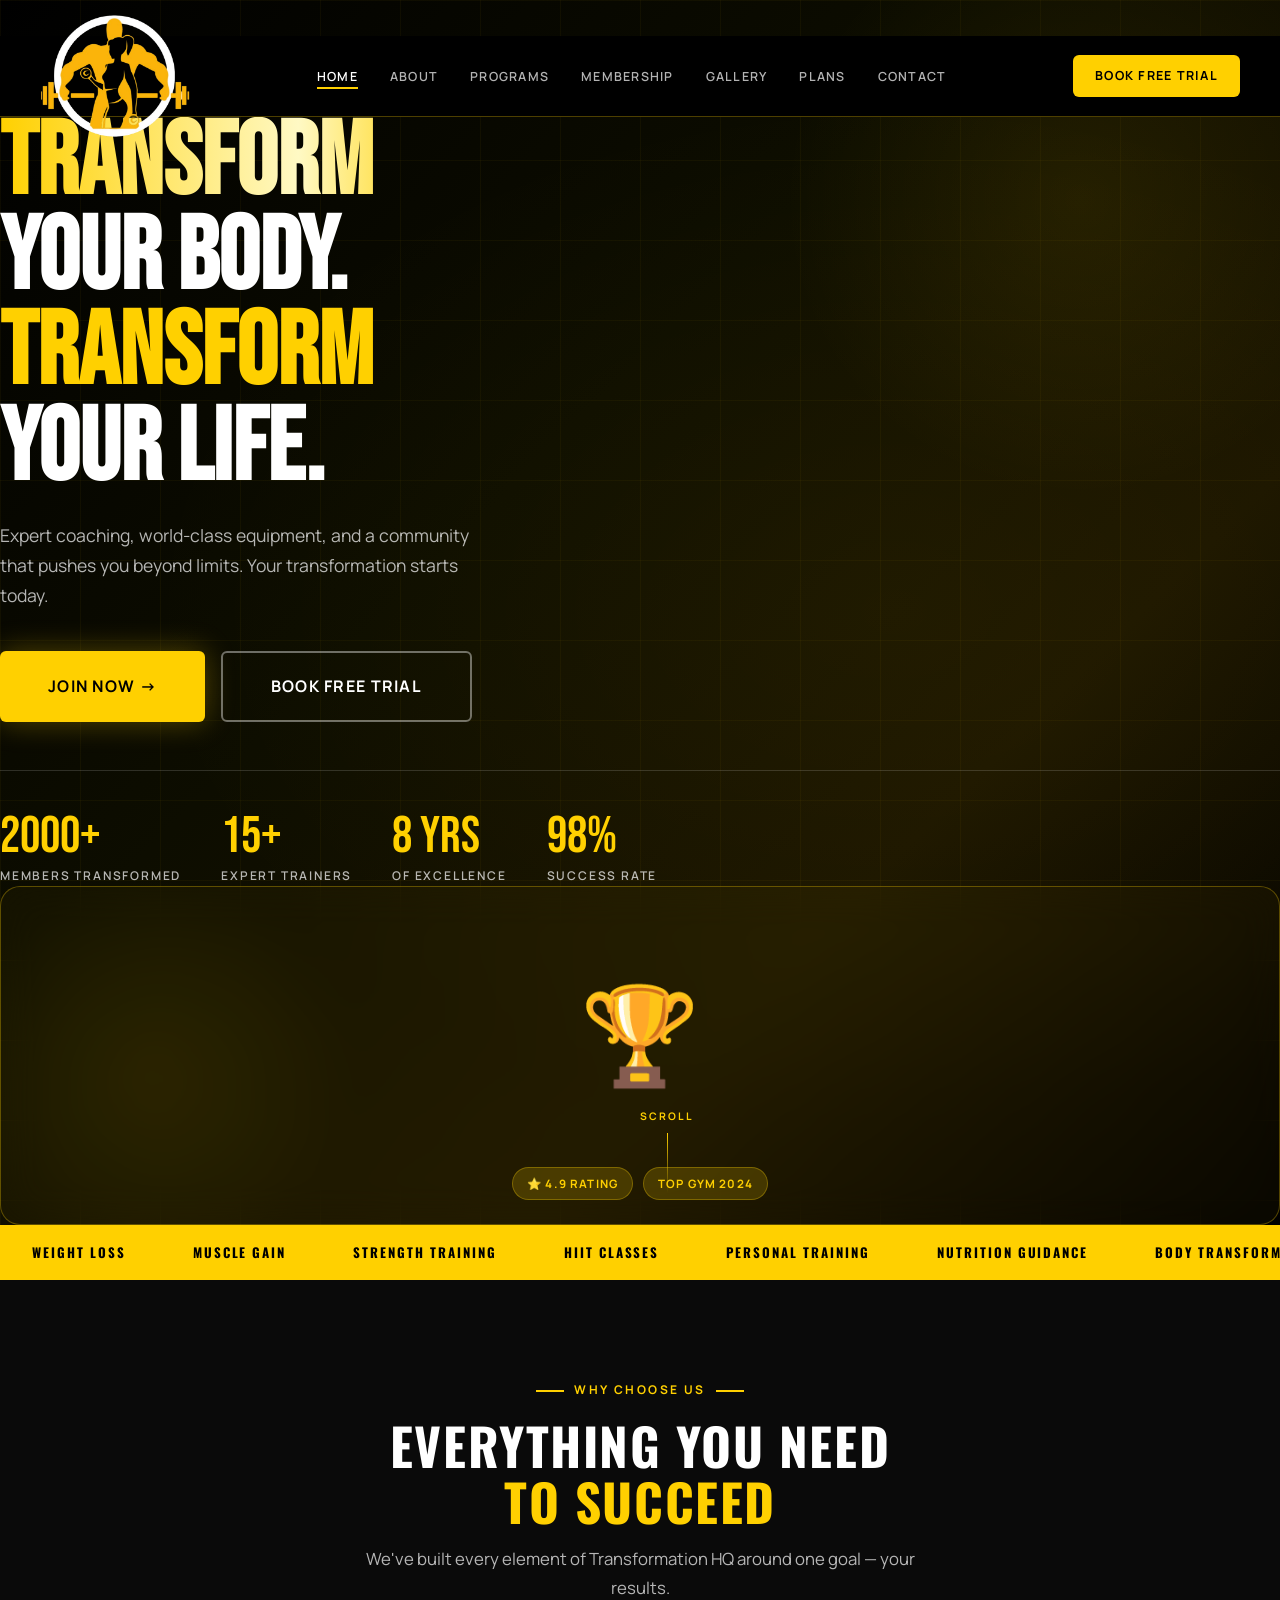
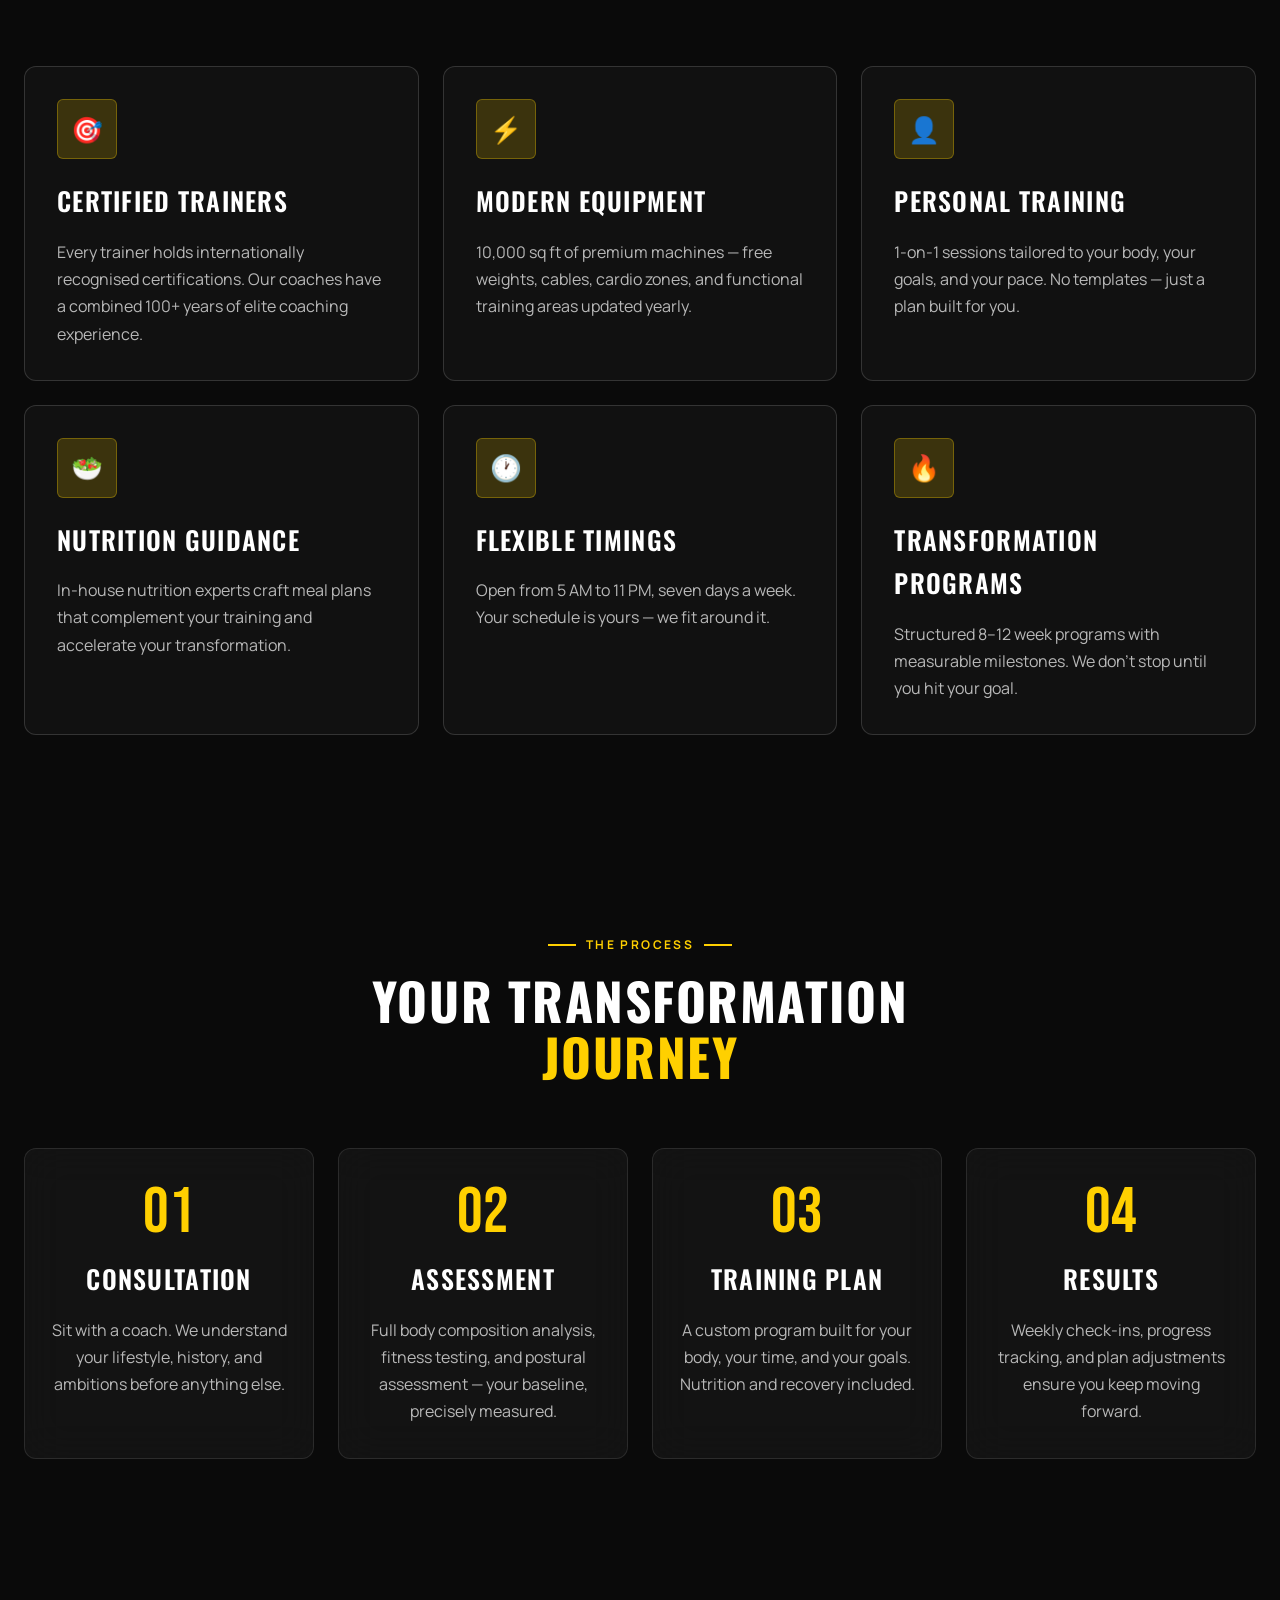
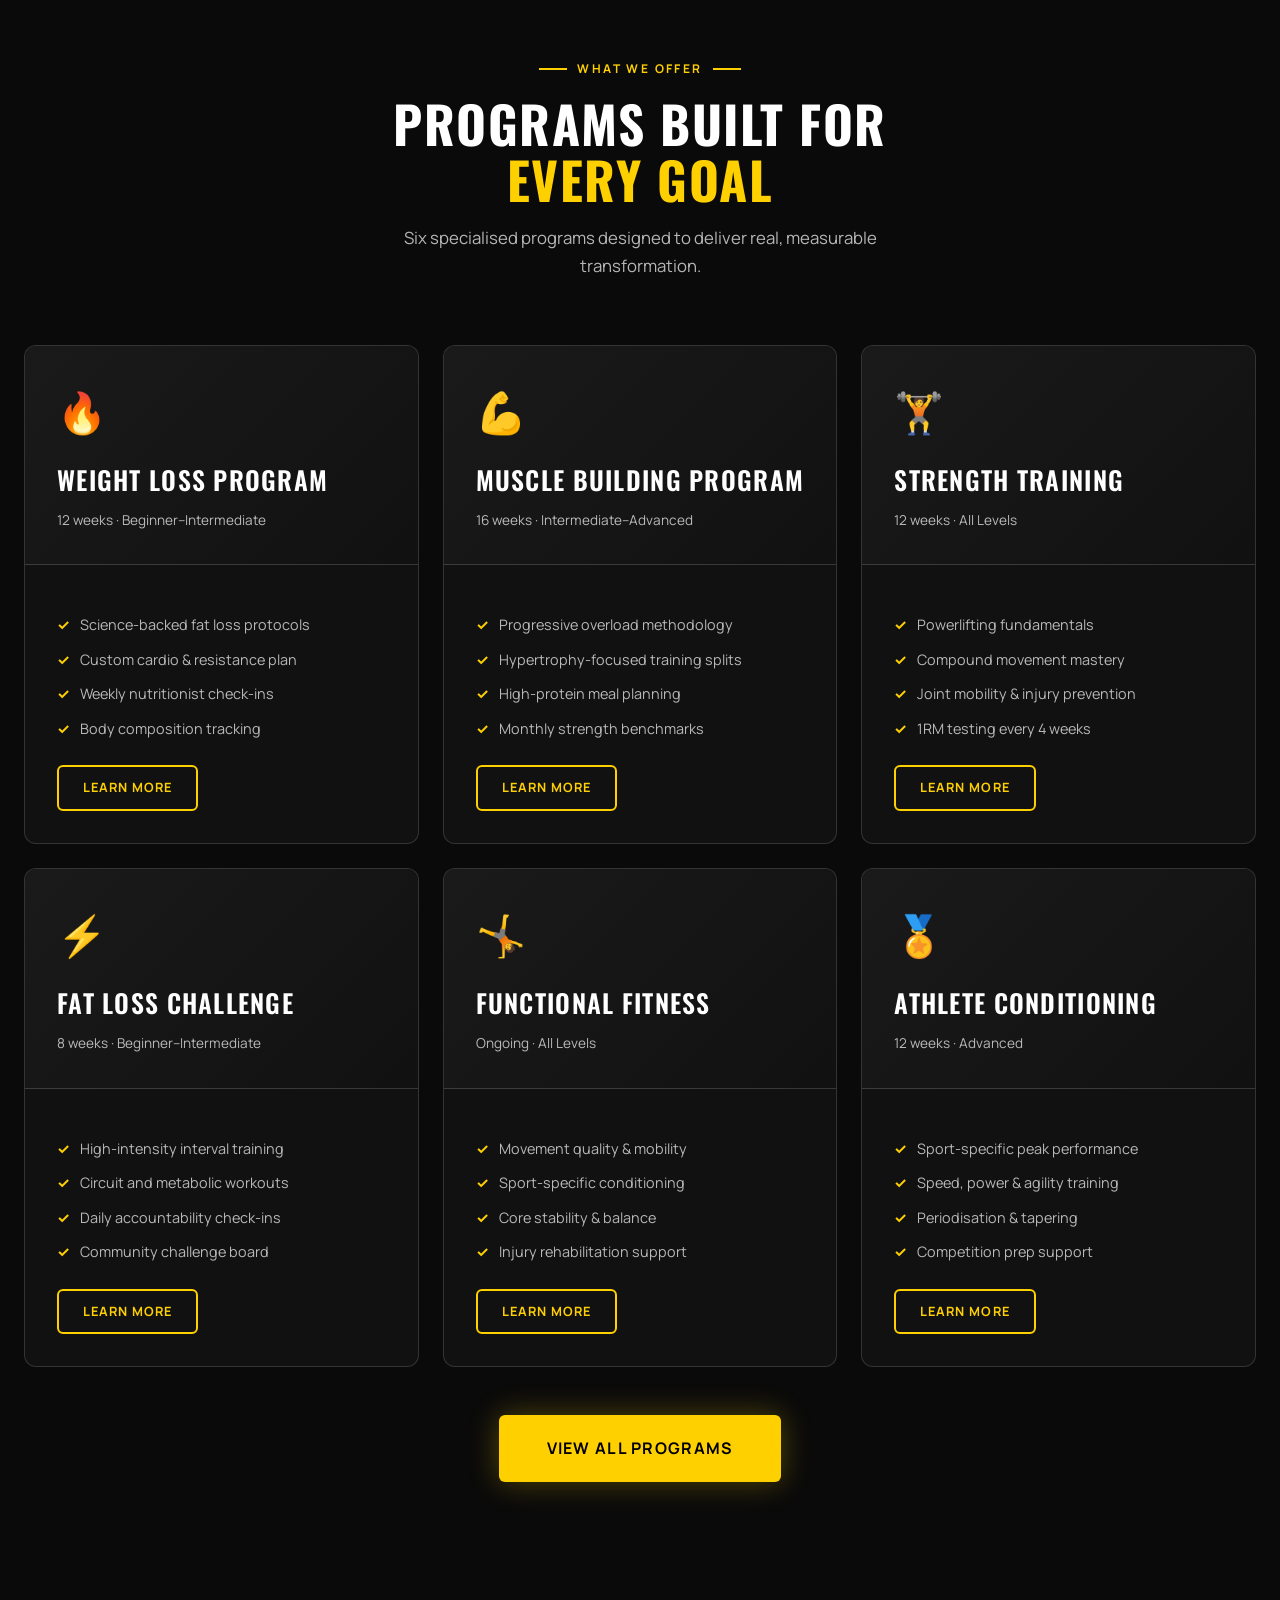
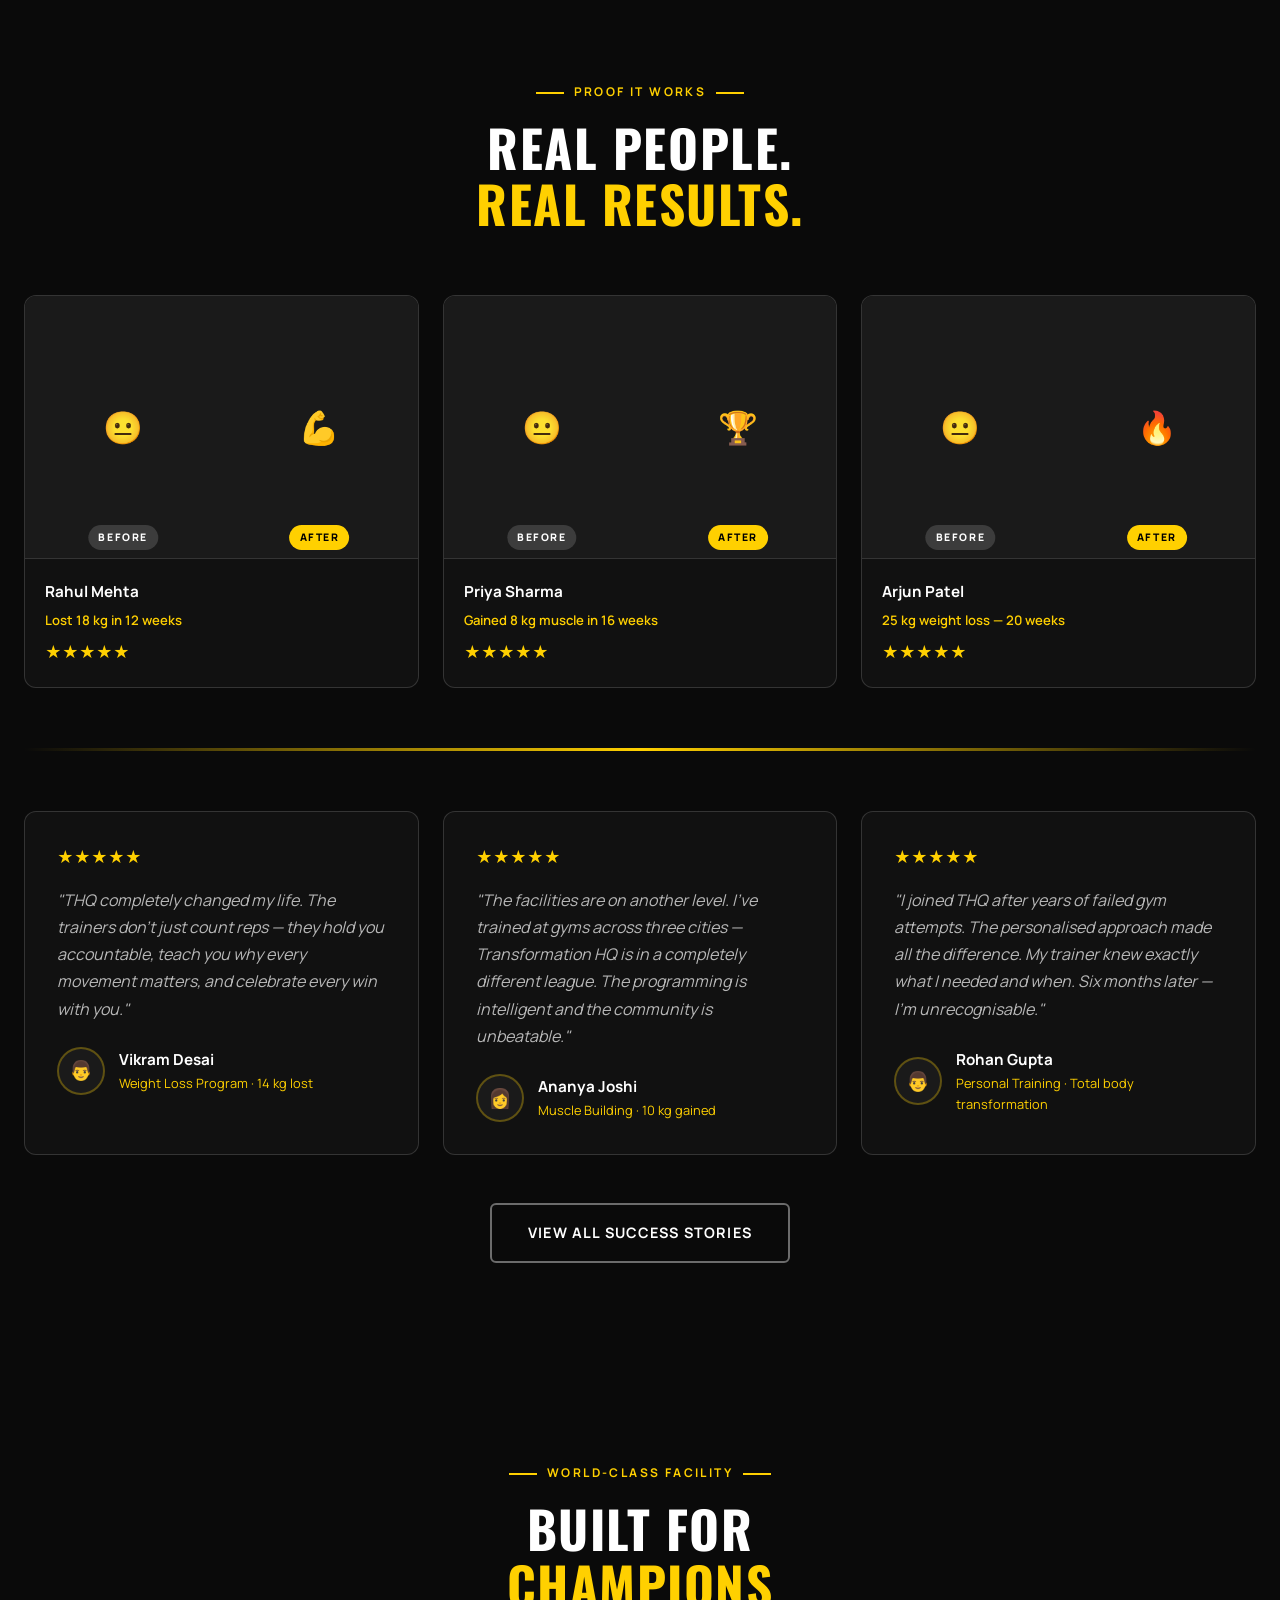
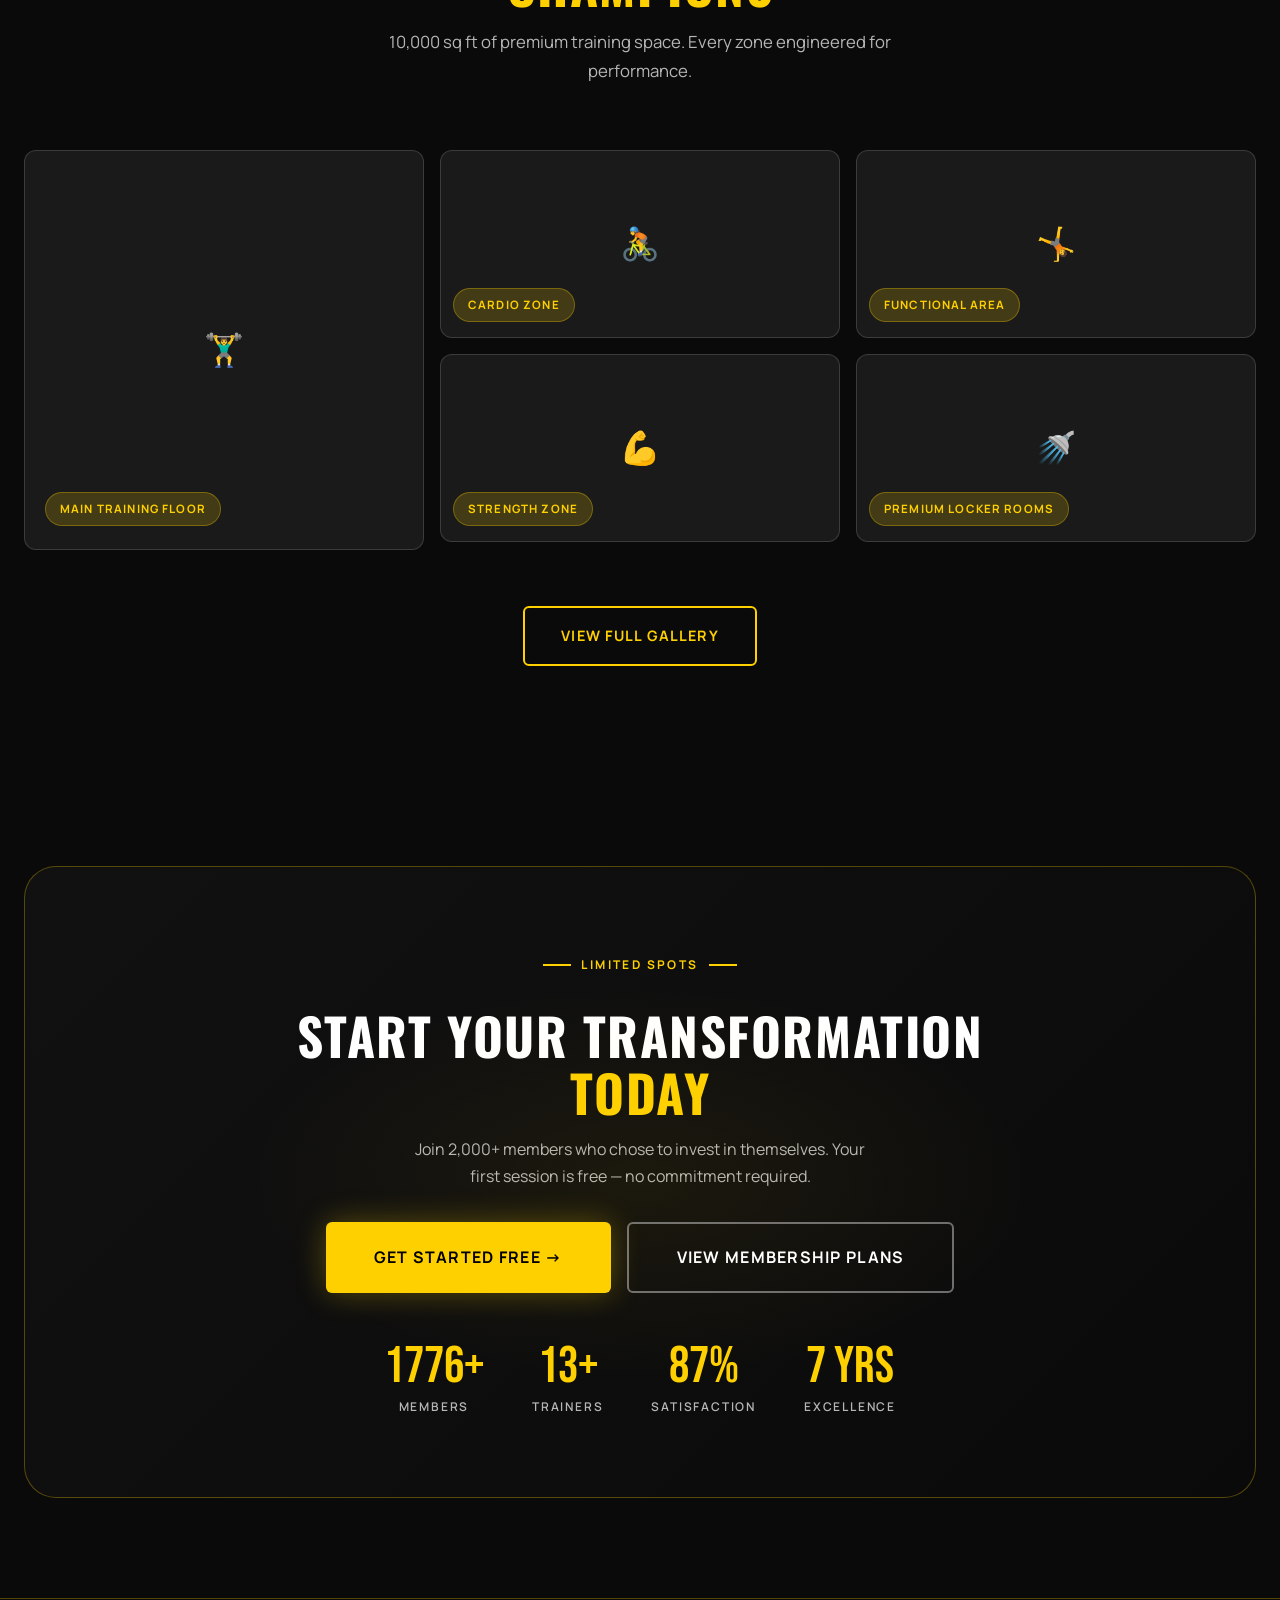
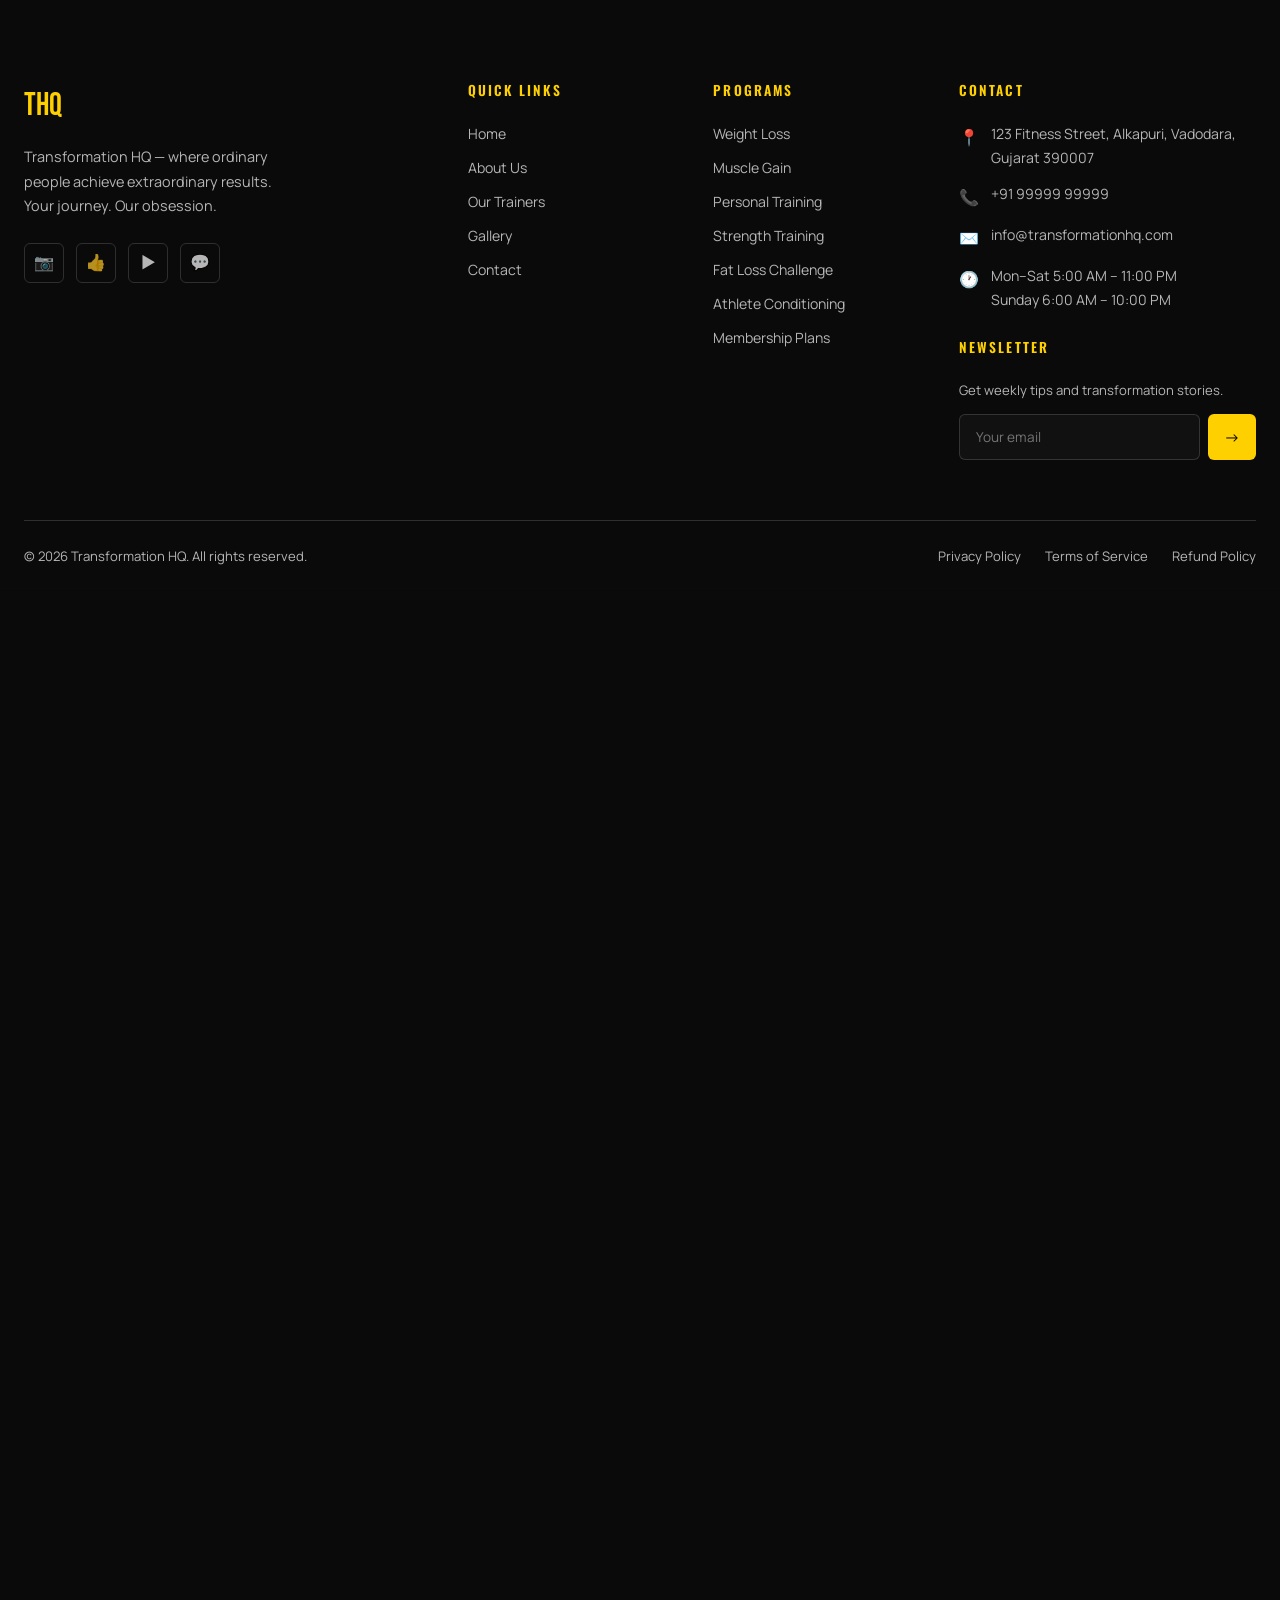
==== index.html @ 4f3e56f3 "Update index.html" ====
<!-- ============================================================
                        TRANSFORMATION HQ
  ============================================================ -->

  <!------------------------------------------------
                      HOME PAGE
  ------------------------------------------------->


<!DOCTYPE html>
<html lang="en">
<head>
  <meta charset="UTF-8" />
  <meta name="viewport" content="width=device-width, initial-scale=1.0" />
  <meta name="description" content="Transformation HQ — Expert coaching, world-class equipment, and a community that pushes you beyond limits. Start your fitness transformation today." />
  <meta name="keywords" content="gym, fitness, transformation, weight loss, muscle gain, personal training, Vadodara" />
  <title>Transformation HQ | Transform Your Body. Transform Your Life.</title>
  <link rel="icon" type="image/png" href="assets/favicon1.png">
  <link rel="stylesheet" href="style.css" />
 
</head>

<body>

  <!-- Scroll Progress -->
  <div id="scroll-progress" role="progressbar" aria-label="Page scroll progress"></div>

  <!-- Page Transition -->
  <div class="page-transition" id="page-transition" aria-hidden="true"></div>


  
  <!-- ============================================================
       NAVBAR
  ============================================================ -->
  <nav class="navbar" role="navigation" aria-label="Main navigation">
    <div class="nav-inner">
      <a href="index.html" class="nav-logo" aria-label="Transformation HQ home">
        <img src="assets/favicon1.png" alt="My Business Name" width="150">
      </a>

      <ul class="nav-links" role="list">
        <li><a href="index.html" class="active">Home</a></li>
        <li><a href="about.html">About</a></li>
        <li><a href="programs.html">Programs</a></li>
        <li><a href="membership.html">Membership</a></li>
        <li><a href="gallery.html">Gallery</a></li>
        <li><a href="plans.html">Plans</a></li>
        <li><a href="contact.html">Contact</a></li>
      </ul>

      <a href="free-trial.html" class="nav-cta">Book Free Trial</a>

      <button class="nav-toggle" id="nav-toggle" aria-label="Open menu" aria-expanded="false">
        <span></span><span></span><span></span>
      </button>
    </div>
  </nav>

  <!-- Mobile Nav -->
  <div class="nav-mobile" id="nav-mobile" aria-hidden="true">
    <a href="index.html">Home</a>
    <a href="about.html">About</a>
    <a href="programs.html">Programs</a>
    <a href="membership.html">Membership</a>
    <a href="gallery.html">Gallery</a>
    <a href="plans.html">Plans</a>
    <a href="contact.html">Contact</a>
    <a href="free-trial.html" class="nav-cta-mobile">Book Free Trial</a>
  </div>

  <main>


    <!-- ============================================================
                           HERO SECTION
    ============================================================ -->
    <section class="hero-section" aria-label="Hero">
      <div class="hero-bg" aria-hidden="true">
        <div class="hero-overlay"></div>
        <div class="hero-grid-lines"></div>
        <!-- Animated orbs -->
        <div class="glow-orb" style="width:600px;height:600px;top:-100px;right:-100px;"></div>
        <div class="glow-orb" style="width:400px;height:400px;bottom:-50px;left:-50px;animation-delay:3s;"></div>
      </div>

      

          <h1 class="hero-headline reveal delay-100">
            <span class="shimmer-text">Transform</span><br/>
            Your Body.<br/>
            <span class="text-gold">Transform</span><br/>
            Your Life.
          </h1>

          <p class="hero-sub reveal delay-200">
            Expert coaching, world-class equipment, and a community that pushes you beyond limits. Your transformation starts today.
          </p>

          <div class="btn-group reveal delay-300">
            <a href="membership.html" class="btn btn-primary btn-lg magnetic">
              Join Now &rarr;
            </a>
            <a href="free-trial.html" class="btn btn-outline btn-lg">
              Book Free Trial
            </a>
          </div>

          <div class="hero-stats reveal delay-400">
            <div class="stat-item">
              <span class="stat-number" data-count="2000" data-suffix="+">0+</span>
              <span class="stat-label">Members Transformed</span>
            </div>
            <div class="stat-item">
              <span class="stat-number" data-count="15" data-suffix="+">0+</span>
              <span class="stat-label">Expert Trainers</span>
            </div>
            <div class="stat-item">
              <span class="stat-number" data-count="8" data-suffix=" Yrs">0 Yrs</span>
              <span class="stat-label">Of Excellence</span>
            </div>
            <div class="stat-item">
              <span class="stat-number" data-count="98" data-suffix="%">0%</span>
              <span class="stat-label">Success Rate</span>
            </div>
          </div>
        </div>

        <div class="hero-visual" aria-hidden="true">
          <div class="hero-visual-card float">
            <div class="hero-visual-inner">
              <span style="font-size:6rem;display:block;text-align:center;padding:40px;">🏆</span>
              <div class="hero-badge-strip">
                <span class="badge">&#11088; 4.9 Rating</span>
                <span class="badge">Top Gym 2024</span>
              </div>
            </div>
          </div>
        </div>
      </div>

      <div class="hero-scroll reveal delay-500">
        <div class="scroll-indicator">
          <span class="scroll-label">Scroll</span>
          <div class="scroll-line"></div>
        </div>
      </div>
    </section>

    <!-- Ticker -->
    <div class="ticker-wrap" aria-hidden="true">
      <div class="ticker-inner">
        <div class="ticker-item"><span class="ticker-sep"></span> Weight Loss</div>
        <div class="ticker-item"><span class="ticker-sep"></span> Muscle Gain</div>
        <div class="ticker-item"><span class="ticker-sep"></span> Strength Training</div>
        <div class="ticker-item"><span class="ticker-sep"></span> HIIT Classes</div>
        <div class="ticker-item"><span class="ticker-sep"></span> Personal Training</div>
        <div class="ticker-item"><span class="ticker-sep"></span> Nutrition Guidance</div>
        <div class="ticker-item"><span class="ticker-sep"></span> Body Transformation</div>
        <div class="ticker-item"><span class="ticker-sep"></span> Fat Loss Challenge</div>
        <div class="ticker-item"><span class="ticker-sep"></span> Functional Fitness</div>
        <div class="ticker-item"><span class="ticker-sep"></span> Athlete Conditioning</div>
      </div>
    </div>

    <!-- ============================================================
                          WHY CHOOSE US
    ============================================================ -->
    <section class="section section--dark" id="why-us" aria-label="Why Choose Transformation HQ">
      <div class="container">
        <div class="section-header centered">
          <div class="eyebrow">Why Choose Us</div>
          <h2 class="heading-xl reveal">Everything You Need<br/><span class="text-gold">To Succeed</span></h2>
          <p class="reveal delay-100">We've built every element of Transformation HQ around one goal — your results.</p>
        </div>

        <div class="grid-3" data-stagger="0.1">
          <div class="card tilt-card reveal">
            <div class="icon-box">🎯</div>
            <h3 class="heading-md mt-8 mb-16">Certified Trainers</h3>
            <p class="text-muted">Every trainer holds internationally recognised certifications. Our coaches have a combined 100+ years of elite coaching experience.</p>
          </div>
          <div class="card tilt-card reveal delay-100">
            <div class="icon-box">⚡</div>
            <h3 class="heading-md mt-8 mb-16">Modern Equipment</h3>
            <p class="text-muted">10,000 sq ft of premium machines — free weights, cables, cardio zones, and functional training areas updated yearly.</p>
          </div>
          <div class="card tilt-card reveal delay-200">
            <div class="icon-box">👤</div>
            <h3 class="heading-md mt-8 mb-16">Personal Training</h3>
            <p class="text-muted">1-on-1 sessions tailored to your body, your goals, and your pace. No templates — just a plan built for you.</p>
          </div>
          <div class="card tilt-card reveal delay-100">
            <div class="icon-box">🥗</div>
            <h3 class="heading-md mt-8 mb-16">Nutrition Guidance</h3>
            <p class="text-muted">In-house nutrition experts craft meal plans that complement your training and accelerate your transformation.</p>
          </div>
          <div class="card tilt-card reveal delay-200">
            <div class="icon-box">🕐</div>
            <h3 class="heading-md mt-8 mb-16">Flexible Timings</h3>
            <p class="text-muted">Open from 5 AM to 11 PM, seven days a week. Your schedule is yours — we fit around it.</p>
          </div>
          <div class="card tilt-card reveal delay-300">
            <div class="icon-box">🔥</div>
            <h3 class="heading-md mt-8 mb-16">Transformation Programs</h3>
            <p class="text-muted">Structured 8–12 week programs with measurable milestones. We don't stop until you hit your goal.</p>
          </div>
        </div>
      </div>
    </section>

    <!-- ============================================================
                     TRANSFORMATION JOURNEY
    ============================================================ -->
    <section class="section" aria-label="Transformation Journey">
      <div class="container">
        <div class="section-header centered">
          <div class="eyebrow">The Process</div>
          <h2 class="heading-xl reveal">Your Transformation<br/><span class="text-gold">Journey</span></h2>
        </div>

        <div class="process-grid grid-4">
          <div class="process-step glass-card reveal">
            <span class="process-step-number">01</span>
            <h3 class="heading-md mb-16">Consultation</h3>
            <p class="text-muted">Sit with a coach. We understand your lifestyle, history, and ambitions before anything else.</p>
          </div>
          <div class="process-step glass-card reveal delay-100">
            <span class="process-step-number">02</span>
            <h3 class="heading-md mb-16">Assessment</h3>
            <p class="text-muted">Full body composition analysis, fitness testing, and postural assessment — your baseline, precisely measured.</p>
          </div>
          <div class="process-step glass-card reveal delay-200">
            <span class="process-step-number">03</span>
            <h3 class="heading-md mb-16">Training Plan</h3>
            <p class="text-muted">A custom program built for your body, your time, and your goals. Nutrition and recovery included.</p>
          </div>
          <div class="process-step glass-card reveal delay-300">
            <span class="process-step-number">04</span>
            <h3 class="heading-md mb-16">Results</h3>
            <p class="text-muted">Weekly check-ins, progress tracking, and plan adjustments ensure you keep moving forward.</p>
          </div>
        </div>
      </div>
    </section>

    <!-- ============================================================
         FEATURED PROGRAMS
    ============================================================ -->
    <section class="section section--dark" aria-label="Featured Programs">
      <div class="container">
        <div class="section-header centered">
          <div class="eyebrow">What We Offer</div>
          <h2 class="heading-xl reveal">Programs Built For<br/><span class="text-gold">Every Goal</span></h2>
          <p class="reveal delay-100">Six specialised programs designed to deliver real, measurable transformation.</p>
        </div>

        <div class="grid-3 programs-featured">
          <div class="program-card reveal">
            <div class="program-header">
              <div class="program-icon">🔥</div>
              <h3 class="heading-md">Weight Loss Program</h3>
              <p class="text-muted mt-8" style="font-size:.85rem;">12 weeks · Beginner–Intermediate</p>
            </div>
            <div class="program-body">
              <ul class="program-features">
                <li>Science-backed fat loss protocols</li>
                <li>Custom cardio & resistance plan</li>
                <li>Weekly nutritionist check-ins</li>
                <li>Body composition tracking</li>
              </ul>
              <a href="programs.html" class="btn btn-gold-outline btn-sm">Learn More</a>
            </div>
          </div>

          <div class="program-card reveal delay-100">
            <div class="program-header">
              <div class="program-icon">💪</div>
              <h3 class="heading-md">Muscle Building Program</h3>
              <p class="text-muted mt-8" style="font-size:.85rem;">16 weeks · Intermediate–Advanced</p>
            </div>
            <div class="program-body">
              <ul class="program-features">
                <li>Progressive overload methodology</li>
                <li>Hypertrophy-focused training splits</li>
                <li>High-protein meal planning</li>
                <li>Monthly strength benchmarks</li>
              </ul>
              <a href="programs.html" class="btn btn-gold-outline btn-sm">Learn More</a>
            </div>
          </div>

          <div class="program-card reveal delay-200">
            <div class="program-header">
              <div class="program-icon">🏋️</div>
              <h3 class="heading-md">Strength Training</h3>
              <p class="text-muted mt-8" style="font-size:.85rem;">12 weeks · All Levels</p>
            </div>
            <div class="program-body">
              <ul class="program-features">
                <li>Powerlifting fundamentals</li>
                <li>Compound movement mastery</li>
                <li>Joint mobility & injury prevention</li>
                <li>1RM testing every 4 weeks</li>
              </ul>
              <a href="programs.html" class="btn btn-gold-outline btn-sm">Learn More</a>
            </div>
          </div>

          <div class="program-card reveal">
            <div class="program-header">
              <div class="program-icon">⚡</div>
              <h3 class="heading-md">Fat Loss Challenge</h3>
              <p class="text-muted mt-8" style="font-size:.85rem;">8 weeks · Beginner–Intermediate</p>
            </div>
            <div class="program-body">
              <ul class="program-features">
                <li>High-intensity interval training</li>
                <li>Circuit and metabolic workouts</li>
                <li>Daily accountability check-ins</li>
                <li>Community challenge board</li>
              </ul>
              <a href="programs.html" class="btn btn-gold-outline btn-sm">Learn More</a>
            </div>
          </div>

          <div class="program-card reveal delay-100">
            <div class="program-header">
              <div class="program-icon">🤸</div>
              <h3 class="heading-md">Functional Fitness</h3>
              <p class="text-muted mt-8" style="font-size:.85rem;">Ongoing · All Levels</p>
            </div>
            <div class="program-body">
              <ul class="program-features">
                <li>Movement quality & mobility</li>
                <li>Sport-specific conditioning</li>
                <li>Core stability & balance</li>
                <li>Injury rehabilitation support</li>
              </ul>
              <a href="programs.html" class="btn btn-gold-outline btn-sm">Learn More</a>
            </div>
          </div>

          <div class="program-card reveal delay-200">
            <div class="program-header">
              <div class="program-icon">🏅</div>
              <h3 class="heading-md">Athlete Conditioning</h3>
              <p class="text-muted mt-8" style="font-size:.85rem;">12 weeks · Advanced</p>
            </div>
            <div class="program-body">
              <ul class="program-features">
                <li>Sport-specific peak performance</li>
                <li>Speed, power & agility training</li>
                <li>Periodisation & tapering</li>
                <li>Competition prep support</li>
              </ul>
              <a href="programs.html" class="btn btn-gold-outline btn-sm">Learn More</a>
            </div>
          </div>
        </div>

        <div class="text-center mt-48">
          <a href="programs.html" class="btn btn-primary btn-lg">View All Programs</a>
        </div>
      </div>
    </section>

    <!-- ============================================================
         MEMBER TRANSFORMATIONS
    ============================================================ -->
    <section class="section" aria-label="Member Transformations">
      <div class="container">
        <div class="section-header centered">
          <div class="eyebrow">Proof It Works</div>
          <h2 class="heading-xl reveal">Real People.<br/><span class="text-gold">Real Results.</span></h2>
        </div>

        <div class="grid-3 transform-grid">
          <div class="transform-card reveal">
            <div class="transform-photos">
              <div class="transform-photo">
                <span>😐</span>
                <span class="transform-photo-label">Before</span>
              </div>
              <div class="transform-photo">
                <span>💪</span>
                <span class="transform-photo-label">After</span>
              </div>
            </div>
            <div class="transform-info">
              <div class="transform-name">Rahul Mehta</div>
              <div class="transform-result">Lost 18 kg in 12 weeks</div>
              <div class="stars mt-8" aria-label="5 stars">★★★★★</div>
            </div>
          </div>

          <div class="transform-card reveal delay-100">
            <div class="transform-photos">
              <div class="transform-photo">
                <span>😐</span>
                <span class="transform-photo-label">Before</span>
              </div>
              <div class="transform-photo">
                <span>🏆</span>
                <span class="transform-photo-label">After</span>
              </div>
            </div>
            <div class="transform-info">
              <div class="transform-name">Priya Sharma</div>
              <div class="transform-result">Gained 8 kg muscle in 16 weeks</div>
              <div class="stars mt-8" aria-label="5 stars">★★★★★</div>
            </div>
          </div>

          <div class="transform-card reveal delay-200">
            <div class="transform-photos">
              <div class="transform-photo">
                <span>😐</span>
                <span class="transform-photo-label">Before</span>
              </div>
              <div class="transform-photo">
                <span>🔥</span>
                <span class="transform-photo-label">After</span>
              </div>
            </div>
            <div class="transform-info">
              <div class="transform-name">Arjun Patel</div>
              <div class="transform-result">25 kg weight loss — 20 weeks</div>
              <div class="stars mt-8" aria-label="5 stars">★★★★★</div>
            </div>
          </div>
        </div>

        <!-- Testimonials -->
        <div class="gold-stripe" aria-hidden="true"></div>

        <div class="grid-3">
          <div class="testimonial-card reveal">
            <div class="stars" aria-label="5 stars">★★★★★</div>
            <p class="testimonial-quote">"THQ completely changed my life. The trainers don't just count reps — they hold you accountable, teach you why every movement matters, and celebrate every win with you."</p>
            <div class="testimonial-author">
              <div class="testimonial-avatar" aria-hidden="true">👨</div>
              <div>
                <div class="testimonial-name">Vikram Desai</div>
                <div class="testimonial-meta">Weight Loss Program · 14 kg lost</div>
              </div>
            </div>
          </div>

          <div class="testimonial-card reveal delay-100">
            <div class="stars" aria-label="5 stars">★★★★★</div>
            <p class="testimonial-quote">"The facilities are on another level. I've trained at gyms across three cities — Transformation HQ is in a completely different league. The programming is intelligent and the community is unbeatable."</p>
            <div class="testimonial-author">
              <div class="testimonial-avatar" aria-hidden="true">👩</div>
              <div>
                <div class="testimonial-name">Ananya Joshi</div>
                <div class="testimonial-meta">Muscle Building · 10 kg gained</div>
              </div>
            </div>
          </div>

          <div class="testimonial-card reveal delay-200">
            <div class="stars" aria-label="5 stars">★★★★★</div>
            <p class="testimonial-quote">"I joined THQ after years of failed gym attempts. The personalised approach made all the difference. My trainer knew exactly what I needed and when. Six months later — I'm unrecognisable."</p>
            <div class="testimonial-author">
              <div class="testimonial-avatar" aria-hidden="true">👨</div>
              <div>
                <div class="testimonial-name">Rohan Gupta</div>
                <div class="testimonial-meta">Personal Training · Total body transformation</div>
              </div>
            </div>
          </div>
        </div>

        <div class="text-center mt-48">
          <a href="testimonials.html" class="btn btn-outline">View All Success Stories</a>
        </div>
      </div>
    </section>

    <!-- ============================================================
         FACILITY PREVIEW
    ============================================================ -->
    <section class="section section--dark" aria-label="Our Facility">
      <div class="container">
        <div class="section-header centered">
          <div class="eyebrow">World-Class Facility</div>
          <h2 class="heading-xl reveal">Built For<br/><span class="text-gold">Champions</span></h2>
          <p class="reveal delay-100">10,000 sq ft of premium training space. Every zone engineered for performance.</p>
        </div>

        <div class="facility-grid">
          <div class="facility-main img-placeholder reveal" style="height:400px;">🏋️‍♂️
            <div style="position:absolute;bottom:20px;left:20px;">
              <span class="badge">Main Training Floor</span>
            </div>
          </div>

          <div class="facility-sub">
            <div class="img-placeholder reveal delay-100" style="height:188px;">🚴
              <div style="position:absolute;bottom:12px;left:12px;"><span class="badge">Cardio Zone</span></div>
            </div>
            <div class="img-placeholder reveal delay-200" style="height:188px;">💪
              <div style="position:absolute;bottom:12px;left:12px;"><span class="badge">Strength Zone</span></div>
            </div>
          </div>

          <div class="facility-sub">
            <div class="img-placeholder reveal delay-100" style="height:188px;">🤸
              <div style="position:absolute;bottom:12px;left:12px;"><span class="badge">Functional Area</span></div>
            </div>
            <div class="img-placeholder reveal delay-200" style="height:188px;">🚿
              <div style="position:absolute;bottom:12px;left:12px;"><span class="badge">Premium Locker Rooms</span></div>
            </div>
          </div>
        </div>

        <div class="text-center mt-48">
          <a href="gallery.html" class="btn btn-gold-outline">View Full Gallery</a>
        </div>
      </div>
    </section>

    <!-- ============================================================
         CTA SECTION
    ============================================================ -->
    <section class="section" aria-label="Call to Action">
      <div class="container">
        <div class="cta-section reveal-scale">
          <div class="eyebrow" style="justify-content:center;">Limited Spots</div>
          <h2 class="heading-xl mt-16 mb-16">Start Your Transformation<br/><span class="text-gold">Today</span></h2>
          <p class="text-muted mb-32" style="max-width:480px;margin-left:auto;margin-right:auto;">
            Join 2,000+ members who chose to invest in themselves. Your first session is free — no commitment required.
          </p>
          <div class="btn-group" style="justify-content:center;">
            <a href="free-trial.html" class="btn btn-primary btn-lg magnetic">Get Started Free &rarr;</a>
            <a href="membership.html" class="btn btn-outline btn-lg">View Membership Plans</a>
          </div>

          <div class="stats-bar mt-48" style="justify-content:center;">
            <div class="stat-item" style="text-align:center;">
              <span class="stat-number text-gold" data-count="2000" data-suffix="+">2000+</span>
              <span class="stat-label">Members</span>
            </div>
            <div class="stat-item" style="text-align:center;">
              <span class="stat-number text-gold" data-count="15" data-suffix="+">15+</span>
              <span class="stat-label">Trainers</span>
            </div>
            <div class="stat-item" style="text-align:center;">
              <span class="stat-number text-gold" data-count="98" data-suffix="%">98%</span>
              <span class="stat-label">Satisfaction</span>
            </div>
            <div class="stat-item" style="text-align:center;">
              <span class="stat-number text-gold" data-count="8" data-suffix=" Yrs">8 Yrs</span>
              <span class="stat-label">Excellence</span>
            </div>
          </div>
        </div>
      </div>
    </section>

  </main>

  <!-- ============================================================
       FOOTER
  ============================================================ -->
  <footer class="footer" role="contentinfo">
    <div class="container">
      <div class="footer-grid">
        <div>
          <div class="footer-brand-name">THQ</div>
          <p class="footer-brand-desc">Transformation HQ — where ordinary people achieve extraordinary results. Your journey. Our obsession.</p>
          <div class="footer-social" aria-label="Social media links">
            <a href="#" class="social-btn" aria-label="Instagram">📷</a>
            <a href="#" class="social-btn" aria-label="Facebook">👍</a>
            <a href="#" class="social-btn" aria-label="YouTube">▶️</a>
            <a href="https://wa.me/919999999999" class="social-btn" aria-label="WhatsApp">💬</a>
          </div>
        </div>

        <div>
          <div class="footer-heading">Quick Links</div>
          <ul class="footer-links" role="list">
            <li><a href="home.html">Home</a></li>
            <li><a href="about.html">About Us</a></li>
            <li><a href="trainers.html">Our Trainers</a></li>
            <li><a href="gallery.html">Gallery</a></li>
            <li><a href="contact.html">Contact</a></li>
          </ul>
        </div>

        <div>
          <div class="footer-heading">Programs</div>
          <ul class="footer-links" role="list">
            <li><a href="programs.html">Weight Loss</a></li>
            <li><a href="programs.html">Muscle Gain</a></li>
            <li><a href="programs.html">Personal Training</a></li>
            <li><a href="programs.html">Strength Training</a></li>
            <li><a href="programs.html">Fat Loss Challenge</a></li>
            <li><a href="programs.html">Athlete Conditioning</a></li>
            <li><a href="membership.html">Membership Plans</a></li>
          </ul>
        </div>

        <div>
          <div class="footer-heading">Contact</div>
          <div class="footer-contact-item">
            <span aria-hidden="true">📍</span>
            <span>123 Fitness Street, Alkapuri, Vadodara, Gujarat 390007</span>
          </div>
          <div class="footer-contact-item">
            <span aria-hidden="true">📞</span>
            <span><a href="tel:+919999999999" style="color:inherit;">+91 99999 99999</a></span>
          </div>
          <div class="footer-contact-item">
            <span aria-hidden="true">✉️</span>
            <span><a href="mailto:info@transformationhq.com" style="color:inherit;">info@transformationhq.com</a></span>
          </div>
          <div class="footer-contact-item">
            <span aria-hidden="true">🕐</span>
            <span>Mon–Sat 5:00 AM – 11:00 PM<br/>Sunday 6:00 AM – 10:00 PM</span>
          </div>

          <div class="footer-heading mt-24">Newsletter</div>
          <p style="font-size:.82rem;color:var(--white-muted);margin-bottom:10px;">Get weekly tips and transformation stories.</p>
          <form class="newsletter-form" aria-label="Newsletter subscription">
            <input type="email" class="newsletter-input" placeholder="Your email" aria-label="Email address" required />
            <button type="submit" class="newsletter-btn" aria-label="Subscribe">→</button>
          </form>
        </div>
      </div>

      <div class="footer-bottom">
        <p class="footer-copyright">&copy; 2026 Transformation HQ. All rights reserved.</p>
        <div class="footer-legal">
          <a href="#">Privacy Policy</a>
          <a href="#">Terms of Service</a>
          <a href="#">Refund Policy</a>
        </div>
      </div>
    </div>
  </footer>



 
  <script src="main.js"></script>
 

</body>
</html>
---- style.css ----
/* ============================================================
   TRANSFORMATION HQ — MAIN STYLES
   Design System: Black × Gold × Power
   ============================================================ */

/* ---- Google Fonts Import ---- */
@import url('https://fonts.googleapis.com/css2?family=Bebas+Neue&family=Oswald:wght@300;400;500;600;700&family=Inter:wght@300;400;500;600;700&family=Manrope:wght@300;400;500;600;700;800&display=swap');

/* ---- Design Tokens ---- */
:root {
  --gold:        #FFD000;
  --gold-deep:   #FFC107;
  --gold-glow:   rgba(255, 208, 0, 0.18);
  --gold-border: rgba(255, 208, 0, 0.3);
  --black:       #000000;
  --black-soft:  #0A0A0A;
  --black-card:  #111111;
  --black-mid:   #1A1A1A;
  --white:       #FFFFFF;
  --white-muted: rgba(255, 255, 255, 0.7);
  --white-dim:   rgba(255, 255, 255, 0.15);

  --font-display: 'Bebas Neue', 'Oswald', sans-serif;
  --font-heading: 'Oswald', sans-serif;
  --font-body:    'Manrope', 'Inter', sans-serif;

  --radius-sm:  6px;
  --radius-md:  12px;
  --radius-lg:  20px;
  --radius-xl:  32px;

  --shadow-gold: 0 0 40px rgba(255, 208, 0, 0.25);
  --shadow-card: 0 8px 40px rgba(0, 0, 0, 0.6);

  --transition: 0.3s cubic-bezier(0.4, 0, 0.2, 1);
  --transition-slow: 0.6s cubic-bezier(0.4, 0, 0.2, 1);

  --max-width: 1280px;
  --nav-height: 80px;
}

/* ---- Reset & Base ---- */
*, *::before, *::after {
  box-sizing: border-box;
  margin: 0;
  padding: 0;
}

html {
  scroll-behavior: smooth;
  font-size: 16px;
  background-color: var(--black-soft);
}

body {
  background-color: var(--black-soft);
  color: var(--white);
  font-family: var(--font-body);
  font-size: 1rem;
  line-height: 1.7;
  overflow-x: hidden;
  -webkit-font-smoothing: antialiased;
}

img {
  display: block;
  max-width: 100%;
  height: auto;
}

a {
  color: inherit;
  text-decoration: none;
}

ul {
  list-style: none;
}

button {
  cursor: pointer;
  border: none;
  background: none;
  font-family: var(--font-body);
}

/* ---- Selection ---- */
::selection {
  background: var(--gold);
  color: var(--black);
}

/* ---- Scrollbar ---- */
::-webkit-scrollbar {
  width: 6px;
}

::-webkit-scrollbar-track {
  background: var(--black);
}

::-webkit-scrollbar-thumb {
  background: var(--gold);
  border-radius: 3px;
}

/* ---- Layout ---- */
.container {
  width: 100%;
  max-width: var(--max-width);
  margin: 0 auto;
  padding: 0 24px;
}

.section {
  padding: 100px 0;
}

.section--dark {
  background-color: var(--black-soft);
}

.section--card {
  background-color: var(--black-card);
}

/* ---- Typography ---- */
.display-xl {
  font-family: var(--font-display);
  font-size: clamp(3.5rem, 9vw, 8rem);
  line-height: 0.95;
  letter-spacing: 0.02em;
  text-transform: uppercase;
}

.display-lg {
  font-family: var(--font-display);
  font-size: clamp(2.5rem, 6vw, 5.5rem);
  line-height: 1;
  letter-spacing: 0.02em;
  text-transform: uppercase;
}

.heading-xl {
  font-family: var(--font-heading);
  font-size: clamp(2rem, 4vw, 3.5rem);
  font-weight: 700;
  line-height: 1.1;
  text-transform: uppercase;
  letter-spacing: 0.03em;
}

.heading-lg {
  font-family: var(--font-heading);
  font-size: clamp(1.6rem, 3vw, 2.5rem);
  font-weight: 600;
  line-height: 1.2;
  text-transform: uppercase;
}

.heading-md {
  font-family: var(--font-heading);
  font-size: clamp(1.2rem, 2vw, 1.6rem);
  font-weight: 600;
  text-transform: uppercase;
  letter-spacing: 0.05em;
}

.text-gold {
  color: var(--gold);
}

.text-muted {
  color: var(--white-muted);
}

.text-center {
  text-align: center;
}

.eyebrow {
  font-family: var(--font-body);
  font-size: 0.75rem;
  font-weight: 700;
  letter-spacing: 0.2em;
  text-transform: uppercase;
  color: var(--gold);
  display: inline-flex;
  align-items: center;
  gap: 10px;
  margin-bottom: 16px;
}

.eyebrow::before,
.eyebrow::after {
  content: '';
  display: block;
  width: 28px;
  height: 2px;
  background: var(--gold);
}

/* ---- Section Header ---- */
.section-header {
  margin-bottom: 64px;
}

.section-header.centered {
  text-align: center;
  display: flex;
  flex-direction: column;
  align-items: center;
}

.section-header p {
  max-width: 560px;
  color: var(--white-muted);
  font-size: 1.05rem;
  margin-top: 16px;
}

/* ---- Buttons ---- */
.btn {
  display: inline-flex;
  align-items: center;
  gap: 10px;
  font-family: var(--font-body);
  font-size: 0.9rem;
  font-weight: 700;
  letter-spacing: 0.08em;
  text-transform: uppercase;
  padding: 16px 36px;
  border-radius: var(--radius-sm);
  transition: var(--transition);
  position: relative;
  overflow: hidden;
  white-space: nowrap;
}

.btn::before {
  content: '';
  position: absolute;
  inset: 0;
  background: rgba(255, 255, 255, 0.08);
  opacity: 0;
  transition: var(--transition);
}

.btn:hover::before {
  opacity: 1;
}

.btn-primary {
  background: var(--gold);
  color: var(--black);
  box-shadow: 0 0 30px rgba(255, 208, 0, 0.3);
}

.btn-primary:hover {
  background: #ffe033;
  box-shadow: 0 0 50px rgba(255, 208, 0, 0.5);
  transform: translateY(-2px);
}

.btn-outline {
  background: transparent;
  color: var(--white);
  border: 2px solid rgba(255, 255, 255, 0.4);
}

.btn-outline:hover {
  border-color: var(--gold);
  color: var(--gold);
  transform: translateY(-2px);
}

.btn-gold-outline {
  background: transparent;
  color: var(--gold);
  border: 2px solid var(--gold);
}

.btn-gold-outline:hover {
  background: var(--gold);
  color: var(--black);
  box-shadow: var(--shadow-gold);
  transform: translateY(-2px);
}

.btn-lg {
  padding: 20px 48px;
  font-size: 1rem;
}

.btn-sm {
  padding: 10px 24px;
  font-size: 0.8rem;
}

.btn-group {
  display: flex;
  gap: 16px;
  flex-wrap: wrap;
}

/* ---- Navbar ---- */

.navbar {
  position: fixed;
  top: 0;
  left: 0;
  width: 100%;
  z-index: 1000;
  background: #000000;
  border-bottom: 1px solid var(--gold-border);
}

.nav-inner {
  display: flex;
  align-items: center;
  justify-content: space-between;
  height: var(--nav-height);
  padding-left: 40px;
  padding-right: 40px;
}

.nav-links, .nav-cta {
  margin-top: 0;
}

.nav-logo-img {
  width: 150px;
  height: auto;
  display: block;
}

.navbar.scrolled {
  background: #000000;
  backdrop-filter: blur(20px);
  -webkit-backdrop-filter: blur(20px);
  box-shadow: 0 2px 40px rgba(0, 0, 0, 0.8);
  border-bottom: 1px solid var(--gold-border);
}

.nav-logo-main {
  font-family: var(--font-display);
  font-size: 1.6rem;
  color: var(--gold);
  letter-spacing: 0.05em;
}

.nav-logo-sub {
  font-family: var(--font-body);
  font-size: 0.6rem;
  font-weight: 600;
  letter-spacing: 0.25em;
  text-transform: uppercase;
  color: var(--white-muted);
}

.nav-links {
  display: flex;
  align-items: center;
  gap: 8px;
}

.nav-links a {
  font-family: var(--font-body);
  font-size: 0.78rem;
  font-weight: 600;
  letter-spacing: 0.1em;
  text-transform: uppercase;
  color: var(--white-muted);
  padding: 8px 12px;
  border-radius: var(--radius-sm);
  transition: var(--transition);
  position: relative;
}

.nav-links a::after {
  content: '';
  position: absolute;
  bottom: 4px;
  left: 12px;
  right: 12px;
  height: 2px;
  background: var(--gold);
  transform: scaleX(0);
  transition: var(--transition);
}

.nav-links a:hover,
.nav-links a.active {
  color: var(--white);
}

.nav-links a:hover::after,
.nav-links a.active::after {
  transform: scaleX(1);
}

.nav-cta {
  font-family: var(--font-body);
  font-size: 0.78rem;
  font-weight: 700;
  letter-spacing: 0.1em;
  text-transform: uppercase;
  color: var(--black);
  background: var(--gold);
  padding: 10px 22px;
  border-radius: var(--radius-sm);
  transition: var(--transition);
}

.nav-cta:hover {
  background: #ffe033;
  box-shadow: 0 0 30px rgba(255, 208, 0, 0.4);
}

.nav-toggle {
  display: none;
  flex-direction: column;
  gap: 5px;
  padding: 8px;
  cursor: pointer;
}

.nav-toggle span {
  display: block;
  width: 26px;
  height: 2px;
  background: var(--white);
  transition: var(--transition);
  transform-origin: center;
}

.nav-toggle.open span:nth-child(1) {
  transform: translateY(7px) rotate(45deg);
}

.nav-toggle.open span:nth-child(2) {
  opacity: 0;
}

.nav-toggle.open span:nth-child(3) {
  transform: translateY(-7px) rotate(-45deg);
}

.nav-mobile {
  display: none;
  position: fixed;
  top: var(--nav-height);
  left: 0;
  right: 0;
  background: rgba(0, 0, 0, 0.98);
  backdrop-filter: blur(20px);
  padding: 24px;
  border-bottom: 1px solid var(--gold-border);
  z-index: 999;
}

.nav-mobile.open {
  display: block;
}

.nav-mobile a {
  display: block;
  font-family: var(--font-body);
  font-size: 0.9rem;
  font-weight: 600;
  letter-spacing: 0.1em;
  text-transform: uppercase;
  color: var(--white-muted);
  padding: 14px 0;
  border-bottom: 1px solid var(--white-dim);
  transition: var(--transition);
}

.nav-mobile a:hover {
  color: var(--gold);
  padding-left: 8px;
}

.nav-mobile .nav-cta-mobile {
  display: block;
  text-align: center;
  margin-top: 16px;
  background: var(--gold);
  color: var(--black);
  padding: 14px;
  border-radius: var(--radius-sm);
  font-weight: 700;
}

/* ---- Gold Divider ---- */
.gold-divider {
  width: 60px;
  height: 3px;
  background: var(--gold);
  margin: 16px 0;
}

.gold-divider.centered {
  margin: 16px auto;
}

/* ---- Cards ---- */
.card {
  background: var(--black-card);
  border: 1px solid var(--white-dim);
  border-radius: var(--radius-md);
  padding: 32px;
  transition: var(--transition);
  position: relative;
  overflow: hidden;
}

.card::before {
  content: '';
  position: absolute;
  top: 0;
  left: 0;
  right: 0;
  height: 3px;
  background: var(--gold);
  transform: scaleX(0);
  transform-origin: left;
  transition: var(--transition);
}

.card:hover {
  border-color: var(--gold-border);
  box-shadow: var(--shadow-gold);
  transform: translateY(-4px);
}

.card:hover::before {
  transform: scaleX(1);
}

/* ---- Glassmorphism Card ---- */
.glass-card {
  background: rgba(255, 255, 255, 0.04);
  backdrop-filter: blur(20px);
  -webkit-backdrop-filter: blur(20px);
  border: 1px solid rgba(255, 255, 255, 0.1);
  border-radius: var(--radius-md);
  padding: 32px;
}

/* ---- Icon Box ---- */
.icon-box {
  width: 60px;
  height: 60px;
  background: var(--gold-glow);
  border: 1px solid var(--gold-border);
  border-radius: var(--radius-sm);
  display: flex;
  align-items: center;
  justify-content: center;
  font-size: 1.6rem;
  margin-bottom: 20px;
  transition: var(--transition);
}

.card:hover .icon-box {
  background: var(--gold);
}

/* ---- Grid ---- */
.grid-2 { display: grid; grid-template-columns: repeat(2, 1fr); gap: 24px; }
.grid-3 { display: grid; grid-template-columns: repeat(3, 1fr); gap: 24px; }
.grid-4 { display: grid; grid-template-columns: repeat(4, 1fr); gap: 24px; }

/* ---- Placeholder Image ---- */
.img-placeholder {
  background: var(--black-mid);
  border: 1px solid var(--white-dim);
  border-radius: var(--radius-md);
  display: flex;
  align-items: center;
  justify-content: center;
  font-size: 2rem;
  color: var(--gold);
  overflow: hidden;
  position: relative;
}

/* ---- Stats Bar ---- */
.stats-bar {
  display: flex;
  gap: 48px;
  flex-wrap: wrap;
}

.stat-item {
  display: flex;
  flex-direction: column;
}

.stat-number {
  font-family: var(--font-display);
  font-size: clamp(2rem, 4vw, 3.5rem);
  color: var(--gold);
  line-height: 1;
}

.stat-label {
  font-size: 0.75rem;
  font-weight: 600;
  letter-spacing: 0.15em;
  text-transform: uppercase;
  color: var(--white-muted);
  margin-top: 4px;
}

/* ---- Badge ---- */
.badge {
  display: inline-flex;
  align-items: center;
  gap: 6px;
  font-size: 0.72rem;
  font-weight: 700;
  letter-spacing: 0.1em;
  text-transform: uppercase;
  padding: 6px 14px;
  border-radius: 100px;
  background: var(--gold-glow);
  border: 1px solid var(--gold-border);
  color: var(--gold);
}

/* ---- Star Rating ---- */
.stars {
  display: flex;
  gap: 3px;
  color: var(--gold);
  font-size: 1rem;
}

/* ---- Form Elements ---- */
.form-group {
  display: flex;
  flex-direction: column;
  gap: 8px;
}

.form-label {
  font-size: 0.8rem;
  font-weight: 600;
  letter-spacing: 0.1em;
  text-transform: uppercase;
  color: var(--white-muted);
}

.form-input,
.form-select,
.form-textarea {
  background: var(--black-card);
  border: 1px solid var(--white-dim);
  border-radius: var(--radius-sm);
  color: var(--white);
  font-family: var(--font-body);
  font-size: 0.95rem;
  padding: 14px 18px;
  transition: var(--transition);
  outline: none;
  width: 100%;
}

.form-input:focus,
.form-select:focus,
.form-textarea:focus {
  border-color: var(--gold);
  box-shadow: 0 0 0 3px rgba(255, 208, 0, 0.1);
}

.form-select {
  appearance: none;
  background-image: url("data:image/svg+xml,%3Csvg xmlns='http://www.w3.org/2000/svg' width='16' height='16' viewBox='0 0 24 24' fill='none' stroke='%23FFD000' stroke-width='2'%3E%3Cpath d='m6 9 6 6 6-6'/%3E%3C/svg%3E");
  background-repeat: no-repeat;
  background-position: right 16px center;
  padding-right: 44px;
}

.form-select option {
  background: var(--black-card);
}

.form-textarea {
  resize: vertical;
  min-height: 130px;
}

.form-grid {
  display: grid;
  grid-template-columns: 1fr 1fr;
  gap: 20px;
}

/* ---- Footer ---- */
.footer {
  background: var(--black-soft);
  border-top: 1px solid var(--gold-border);
  padding: 80px 0 0;
  position: relative;
  z-index: 1;
}

/* Footer background matches page background - no black gap */

.footer-grid {
  display: grid;
  grid-template-columns: 2fr 1fr 1fr 1.5fr;
  gap: 48px;
  margin-bottom: 60px;
}

.footer-brand-name {
  font-family: var(--font-display);
  font-size: 2rem;
  color: var(--gold);
  margin-bottom: 12px;
}

.footer-brand-desc {
  color: var(--white-muted);
  font-size: 0.9rem;
  line-height: 1.7;
  max-width: 280px;
  margin-bottom: 24px;
}

.footer-social {
  display: flex;
  gap: 12px;
}

.social-btn {
  width: 40px;
  height: 40px;
  border: 1px solid var(--white-dim);
  border-radius: var(--radius-sm);
  display: flex;
  align-items: center;
  justify-content: center;
  font-size: 1rem;
  transition: var(--transition);
  color: var(--white-muted);
}

.social-btn:hover {
  border-color: var(--gold);
  background: var(--gold);
  color: var(--black);
  transform: translateY(-2px);
}

.footer-heading {
  font-family: var(--font-heading);
  font-size: 0.85rem;
  font-weight: 600;
  letter-spacing: 0.15em;
  text-transform: uppercase;
  color: var(--gold);
  margin-bottom: 20px;
}

.footer-links {
  display: flex;
  flex-direction: column;
  gap: 10px;
}

.footer-links a {
  color: var(--white-muted);
  font-size: 0.88rem;
  transition: var(--transition);
  display: flex;
  align-items: center;
  gap: 8px;
}

.footer-links a:hover {
  color: var(--gold);
  padding-left: 4px;
}

.footer-contact-item {
  display: flex;
  align-items: flex-start;
  gap: 12px;
  font-size: 0.88rem;
  color: var(--white-muted);
  margin-bottom: 12px;
}

.footer-contact-item span:first-child {
  color: var(--gold);
  font-size: 1rem;
  flex-shrink: 0;
  margin-top: 2px;
}

.newsletter-form {
  display: flex;
  gap: 8px;
  margin-top: 12px;
}

.newsletter-input {
  flex: 1;
  background: var(--black-card);
  border: 1px solid var(--white-dim);
  border-radius: var(--radius-sm);
  color: var(--white);
  font-family: var(--font-body);
  font-size: 0.85rem;
  padding: 12px 16px;
  outline: none;
  transition: var(--transition);
}

.newsletter-input:focus {
  border-color: var(--gold);
}

.newsletter-btn {
  background: var(--gold);
  color: var(--black);
  border: none;
  padding: 12px 16px;
  border-radius: var(--radius-sm);
  cursor: pointer;
  font-size: 1rem;
  transition: var(--transition);
}

.newsletter-btn:hover {
  background: #ffe033;
}

.footer-bottom {
  border-top: 1px solid var(--white-dim);
  padding: 24px 0;
  display: flex;
  align-items: center;
  justify-content: space-between;
  flex-wrap: wrap;
  gap: 12px;
}

.footer-copyright {
  font-size: 0.82rem;
  color: var(--white-muted);
}

.footer-legal {
  display: flex;
  gap: 24px;
}

.footer-legal a {
  font-size: 0.82rem;
  color: var(--white-muted);
  transition: var(--transition);
}

.footer-legal a:hover {
  color: var(--gold);
}

/* ---- Gold Stripe ---- */
.gold-stripe {
  height: 3px;
  background: linear-gradient(90deg, transparent, var(--gold), transparent);
  margin: 60px 0;
}

/* ---- Section Divider with Text ---- */
.section-divider {
  display: flex;
  align-items: center;
  gap: 24px;
  margin: 48px 0;
}

.section-divider::before,
.section-divider::after {
  content: '';
  flex: 1;
  height: 1px;
  background: var(--white-dim);
}

/* ---- Scroll Progress ---- */
#scroll-progress {
  position: fixed;
  top: 0;
  left: 0;
  height: 3px;
  background: var(--gold);
  z-index: 9999;
  width: 0%;
  transition: width 0.1s linear;
}

/* ---- Back to Top ---- */
#back-to-top {
  position: fixed;
  bottom: 32px;
  right: 32px;
  width: 50px;
  height: 50px;
  background: var(--gold);
  color: var(--black);
  border: none;
  border-radius: var(--radius-sm);
  font-size: 1.2rem;
  display: none;
  align-items: center;
  justify-content: center;
  cursor: pointer;
  box-shadow: var(--shadow-gold);
  transition: var(--transition);
  z-index: 990;
}

#back-to-top:hover {
  transform: translateY(-4px);
  background: #ffe033;
}

#back-to-top.visible {
  display: flex;
}

/* ---- Page Hero ---- */
.page-hero {
  padding: calc(var(--nav-height) + 80px) 0 80px;
  background: linear-gradient(135deg, var(--black-soft) 0%, var(--black) 100%);
  position: relative;
  overflow: hidden;
}

.page-hero::before {
  content: '';
  position: absolute;
  top: -50%;
  right: -20%;
  width: 600px;
  height: 600px;
  background: radial-gradient(circle, rgba(255, 208, 0, 0.06) 0%, transparent 70%);
  pointer-events: none;
}

.page-hero-eyebrow {
  font-family: var(--font-body);
  font-size: 0.75rem;
  font-weight: 700;
  letter-spacing: 0.2em;
  text-transform: uppercase;
  color: var(--gold);
  margin-bottom: 16px;
}

.page-hero h1 {
  font-family: var(--font-display);
  font-size: clamp(3rem, 7vw, 6rem);
  line-height: 0.95;
  text-transform: uppercase;
  margin-bottom: 20px;
}

.page-hero p {
  color: var(--white-muted);
  font-size: 1.1rem;
  max-width: 560px;
}

/* ---- Utility ---- */
.mt-8  { margin-top: 8px; }
.mt-16 { margin-top: 16px; }
.mt-24 { margin-top: 24px; }
.mt-32 { margin-top: 32px; }
.mt-48 { margin-top: 48px; }

.mb-8  { margin-bottom: 8px; }
.mb-16 { margin-bottom: 16px; }
.mb-24 { margin-bottom: 24px; }
.mb-32 { margin-bottom: 32px; }

.hidden { display: none; }
.flex   { display: flex; }
.flex-center { display: flex; align-items: center; justify-content: center; }

/* ---- Trainer Card ---- */
.trainer-card {
  background: var(--black-card);
  border: 1px solid var(--white-dim);
  border-radius: var(--radius-md);
  overflow: hidden;
  transition: var(--transition);
}

.trainer-card:hover {
  border-color: var(--gold-border);
  box-shadow: var(--shadow-gold);
  transform: translateY(-4px);
}

.trainer-photo {
  width: 100%;
  aspect-ratio: 3/4;
  background: var(--black-mid);
  display: flex;
  align-items: center;
  justify-content: center;
  font-size: 4rem;
  position: relative;
  overflow: hidden;
}

.trainer-photo-overlay {
  position: absolute;
  inset: 0;
  background: linear-gradient(to top, rgba(0,0,0,0.85) 0%, transparent 50%);
}

.trainer-info {
  padding: 24px;
}

.trainer-name {
  font-family: var(--font-heading);
  font-size: 1.2rem;
  font-weight: 700;
  text-transform: uppercase;
  margin-bottom: 4px;
}

.trainer-specialty {
  font-size: 0.82rem;
  color: var(--gold);
  font-weight: 600;
  letter-spacing: 0.05em;
  margin-bottom: 12px;
}

.trainer-tags {
  display: flex;
  gap: 6px;
  flex-wrap: wrap;
  margin-top: 12px;
}

.trainer-tag {
  font-size: 0.7rem;
  font-weight: 600;
  letter-spacing: 0.08em;
  text-transform: uppercase;
  padding: 4px 10px;
  background: var(--black-mid);
  border: 1px solid var(--white-dim);
  border-radius: 100px;
  color: var(--white-muted);
}

/* ---- Modal ---- */
.modal-overlay {
  position: fixed;
  inset: 0;
  background: rgba(0, 0, 0, 0.9);
  backdrop-filter: blur(8px);
  z-index: 2000;
  display: flex;
  align-items: center;
  justify-content: center;
  padding: 24px;
  opacity: 0;
  visibility: hidden;
  transition: var(--transition);
}

.modal-overlay.open {
  opacity: 1;
  visibility: visible;
}

.modal {
  background: var(--black-card);
  border: 1px solid var(--gold-border);
  border-radius: var(--radius-lg);
  padding: 48px;
  max-width: 700px;
  width: 100%;
  max-height: 90vh;
  overflow-y: auto;
  transform: scale(0.92) translateY(20px);
  transition: var(--transition);
}

.modal-overlay.open .modal {
  transform: scale(1) translateY(0);
}

.modal-close {
  width: 36px;
  height: 36px;
  background: var(--black-mid);
  border: 1px solid var(--white-dim);
  border-radius: var(--radius-sm);
  color: var(--white-muted);
  font-size: 1.2rem;
  display: flex;
  align-items: center;
  justify-content: center;
  cursor: pointer;
  transition: var(--transition);
  float: right;
}

.modal-close:hover {
  background: var(--gold);
  color: var(--black);
  border-color: var(--gold);
}

/* ---- Number Accent ---- */
.number-accent {
  font-family: var(--font-display);
  font-size: 5rem;
  color: var(--gold-glow);
  line-height: 1;
  position: absolute;
  top: -10px;
  right: 20px;
  pointer-events: none;
  user-select: none;
}

/* ---- Process Step ---- */
.process-step {
  position: relative;
  text-align: center;
  padding: 32px 24px;
}

.process-step-number {
  font-family: var(--font-display);
  font-size: 4rem;
  color: var(--gold);
  line-height: 1;
  display: block;
  margin-bottom: 12px;
}

.process-connector {
  position: absolute;
  top: 48px;
  right: -50%;
  width: 100%;
  height: 2px;
  background: linear-gradient(90deg, var(--gold), transparent);
  pointer-events: none;
}

/* ---- Program Card ---- */
.program-card {
  background: var(--black-card);
  border: 1px solid var(--white-dim);
  border-radius: var(--radius-md);
  overflow: hidden;
  transition: var(--transition);
}

.program-card:hover {
  border-color: var(--gold-border);
  box-shadow: var(--shadow-gold);
  transform: translateY(-6px);
}

.program-header {
  padding: 32px;
  background: linear-gradient(135deg, var(--black-mid), var(--black-card));
  border-bottom: 1px solid var(--white-dim);
  position: relative;
  overflow: hidden;
}

.program-icon {
  font-size: 2.5rem;
  margin-bottom: 12px;
}

.program-body {
  padding: 32px;
}

.program-features {
  list-style: none;
  display: flex;
  flex-direction: column;
  gap: 10px;
  margin: 16px 0 24px;
}

.program-features li {
  display: flex;
  align-items: center;
  gap: 10px;
  font-size: 0.9rem;
  color: var(--white-muted);
}

.program-features li::before {
  content: '✓';
  color: var(--gold);
  font-weight: 700;
  flex-shrink: 0;
}

/* ---- Pricing Card ---- */
.pricing-card {
  background: var(--black-card);
  border: 1px solid var(--white-dim);
  border-radius: var(--radius-md);
  padding: 40px 32px;
  position: relative;
  transition: var(--transition);
}

.pricing-card.featured {
  background: var(--black-mid);
  border-color: var(--gold);
  box-shadow: var(--shadow-gold);
}

.pricing-badge {
  position: absolute;
  top: -14px;
  left: 50%;
  transform: translateX(-50%);
  background: var(--gold);
  color: var(--black);
  font-size: 0.7rem;
  font-weight: 800;
  letter-spacing: 0.15em;
  text-transform: uppercase;
  padding: 6px 20px;
  border-radius: 100px;
}

.pricing-plan-name {
  font-family: var(--font-heading);
  font-size: 0.85rem;
  font-weight: 700;
  letter-spacing: 0.2em;
  text-transform: uppercase;
  color: var(--gold);
  margin-bottom: 16px;
}

.pricing-price {
  display: flex;
  align-items: flex-start;
  gap: 4px;
  margin-bottom: 8px;
}

.pricing-currency {
  font-family: var(--font-heading);
  font-size: 1.5rem;
  font-weight: 700;
  color: var(--white-muted);
  margin-top: 8px;
}

.pricing-amount {
  font-family: var(--font-display);
  font-size: 4rem;
  color: var(--white);
  line-height: 1;
}

.pricing-period {
  font-size: 0.82rem;
  color: var(--white-muted);
  align-self: flex-end;
  margin-bottom: 6px;
}

.pricing-features {
  list-style: none;
  display: flex;
  flex-direction: column;
  gap: 12px;
  margin: 28px 0 32px;
}

.pricing-features li {
  display: flex;
  align-items: center;
  gap: 12px;
  font-size: 0.9rem;
  color: var(--white-muted);
}

.pricing-features li.included {
  color: var(--white);
}

.pricing-features li span:first-child {
  width: 22px;
  height: 22px;
  border-radius: 50%;
  display: flex;
  align-items: center;
  justify-content: center;
  font-size: 0.75rem;
  flex-shrink: 0;
}

.pricing-features li.included span:first-child {
  background: var(--gold);
  color: var(--black);
}

.pricing-features li:not(.included) span:first-child {
  background: var(--black-mid);
  color: var(--white-muted);
}

/* ---- Testimonial Card ---- */
.testimonial-card {
  background: var(--black-card);
  border: 1px solid var(--white-dim);
  border-radius: var(--radius-md);
  padding: 32px;
  transition: var(--transition);
}

.testimonial-card:hover {
  border-color: var(--gold-border);
}

.testimonial-quote {
  font-size: 1rem;
  color: var(--white-muted);
  line-height: 1.7;
  margin: 16px 0 24px;
  font-style: italic;
}

.testimonial-author {
  display: flex;
  align-items: center;
  gap: 14px;
}

.testimonial-avatar {
  width: 48px;
  height: 48px;
  border-radius: 50%;
  background: var(--black-mid);
  border: 2px solid var(--gold-border);
  display: flex;
  align-items: center;
  justify-content: center;
  font-size: 1.2rem;
  flex-shrink: 0;
}

.testimonial-name {
  font-weight: 700;
  font-size: 0.95rem;
}

.testimonial-meta {
  font-size: 0.8rem;
  color: var(--gold);
}

/* ---- Blog Card ---- */
.blog-card {
  background: var(--black-card);
  border: 1px solid var(--white-dim);
  border-radius: var(--radius-md);
  overflow: hidden;
  transition: var(--transition);
}

.blog-card:hover {
  border-color: var(--gold-border);
  box-shadow: var(--shadow-card);
  transform: translateY(-4px);
}

.blog-thumb {
  aspect-ratio: 16/9;
  background: var(--black-mid);
  display: flex;
  align-items: center;
  justify-content: center;
  font-size: 2.5rem;
  border-bottom: 1px solid var(--white-dim);
}

.blog-body {
  padding: 24px;
}

.blog-cat {
  font-size: 0.7rem;
  font-weight: 700;
  letter-spacing: 0.15em;
  text-transform: uppercase;
  color: var(--gold);
  margin-bottom: 10px;
}

.blog-title {
  font-family: var(--font-heading);
  font-size: 1.1rem;
  font-weight: 600;
  line-height: 1.3;
  text-transform: uppercase;
  margin-bottom: 10px;
  transition: var(--transition);
}

.blog-card:hover .blog-title {
  color: var(--gold);
}

.blog-excerpt {
  font-size: 0.88rem;
  color: var(--white-muted);
  line-height: 1.6;
  margin-bottom: 16px;
}

.blog-meta {
  display: flex;
  align-items: center;
  justify-content: space-between;
  font-size: 0.78rem;
  color: var(--white-muted);
  padding-top: 16px;
  border-top: 1px solid var(--white-dim);
}

/* ---- Filter Tabs ---- */
.filter-tabs {
  display: flex;
  gap: 8px;
  flex-wrap: wrap;
  margin-bottom: 40px;
}

.filter-tab {
  font-family: var(--font-body);
  font-size: 0.78rem;
  font-weight: 700;
  letter-spacing: 0.1em;
  text-transform: uppercase;
  padding: 10px 22px;
  border-radius: var(--radius-sm);
  border: 1px solid var(--white-dim);
  background: transparent;
  color: var(--white-muted);
  cursor: pointer;
  transition: var(--transition);
}

.filter-tab:hover,
.filter-tab.active {
  background: var(--gold);
  border-color: var(--gold);
  color: var(--black);
}

/* ---- Search Bar ---- */
.search-bar {
  display: flex;
  gap: 12px;
  margin-bottom: 32px;
}

.search-input {
  flex: 1;
  background: var(--black-card);
  border: 1px solid var(--white-dim);
  border-radius: var(--radius-sm);
  color: var(--white);
  font-family: var(--font-body);
  font-size: 0.95rem;
  padding: 14px 18px 14px 48px;
  outline: none;
  transition: var(--transition);
  background-image: url("data:image/svg+xml,%3Csvg xmlns='http://www.w3.org/2000/svg' width='20' height='20' viewBox='0 0 24 24' fill='none' stroke='%23666' stroke-width='2'%3E%3Ccircle cx='11' cy='11' r='8'/%3E%3Cpath d='m21 21-4.35-4.35'/%3E%3C/svg%3E");
  background-repeat: no-repeat;
  background-position: 16px center;
}

.search-input:focus {
  border-color: var(--gold);
  box-shadow: 0 0 0 3px rgba(255, 208, 0, 0.1);
}

/* ---- CTA Section ---- */
.cta-section {
  background: linear-gradient(135deg, var(--black-card) 0%, var(--black-soft) 100%);
  border: 1px solid var(--gold-border);
  border-radius: var(--radius-xl);
  padding: 80px;
  text-align: center;
  position: relative;
  overflow: hidden;
}

.cta-section::before {
  content: '';
  position: absolute;
  top: 50%;
  left: 50%;
  transform: translate(-50%, -50%);
  width: 800px;
  height: 400px;
  background: radial-gradient(ellipse, rgba(255, 208, 0, 0.06) 0%, transparent 70%);
  pointer-events: none;
}

/* ---- Before/After Card ---- */
.transform-card {
  background: var(--black-card);
  border: 1px solid var(--white-dim);
  border-radius: var(--radius-md);
  overflow: hidden;
  transition: var(--transition);
}

.transform-card:hover {
  border-color: var(--gold-border);
  box-shadow: var(--shadow-gold);
}

.transform-photos {
  display: grid;
  grid-template-columns: 1fr 1fr;
}

.transform-photo {
  aspect-ratio: 3/4;
  background: var(--black-mid);
  display: flex;
  align-items: center;
  justify-content: center;
  font-size: 2rem;
  position: relative;
}

.transform-photo-label {
  position: absolute;
  bottom: 8px;
  left: 50%;
  transform: translateX(-50%);
  font-size: 0.65rem;
  font-weight: 800;
  letter-spacing: 0.15em;
  text-transform: uppercase;
  padding: 4px 10px;
  border-radius: 100px;
}

.transform-photo:first-child .transform-photo-label {
  background: rgba(255, 255, 255, 0.15);
  color: var(--white);
}

.transform-photo:last-child .transform-photo-label {
  background: var(--gold);
  color: var(--black);
}

.transform-info {
  padding: 20px;
  border-top: 1px solid var(--white-dim);
}

.transform-name {
  font-weight: 700;
  font-size: 0.95rem;
  margin-bottom: 4px;
}

.transform-result {
  font-size: 0.82rem;
  color: var(--gold);
  font-weight: 600;
}

/* ---- Breadcrumb ---- */
.breadcrumb {
  display: flex;
  align-items: center;
  gap: 8px;
  font-size: 0.78rem;
  color: var(--white-muted);
  margin-bottom: 24px;
}

.breadcrumb a {
  color: var(--white-muted);
  transition: var(--transition);
}

.breadcrumb a:hover {
  color: var(--gold);
}

.breadcrumb-sep {
  color: var(--gold);
}

/* ---- Success Screen ---- */
.success-screen {
  text-align: center;
  padding: 80px 40px;
}

.success-icon {
  font-size: 4rem;
  margin-bottom: 24px;
  display: block;
}

/* ---- FAQ ---- */
.faq-item {
  border: 1px solid var(--white-dim);
  border-radius: var(--radius-sm);
  margin-bottom: 12px;
  transition: var(--transition);
  overflow: hidden;
}

.faq-item.open {
  border-color: var(--gold-border);
}

.faq-question {
  width: 100%;
  background: var(--black-card);
  border: none;
  color: var(--white);
  font-family: var(--font-body);
  font-size: 0.95rem;
  font-weight: 600;
  text-align: left;
  padding: 20px 24px;
  cursor: pointer;
  display: flex;
  align-items: center;
  justify-content: space-between;
  gap: 16px;
  transition: var(--transition);
}

.faq-question:hover {
  color: var(--gold);
}

.faq-icon {
  font-size: 1.2rem;
  color: var(--gold);
  transition: var(--transition);
  flex-shrink: 0;
}

.faq-item.open .faq-icon {
  transform: rotate(45deg);
}

.faq-answer {
  background: var(--black-soft);
  padding: 0 24px;
  max-height: 0;
  overflow: hidden;
  transition: max-height var(--transition-slow), padding var(--transition);
  font-size: 0.92rem;
  color: var(--white-muted);
  line-height: 1.7;
}

.faq-item.open .faq-answer {
  max-height: 200px;
  padding: 20px 24px;
}

/* ---- Map placeholder ---- */
.map-placeholder {
  background: var(--black-card);
  border: 1px solid var(--white-dim);
  border-radius: var(--radius-md);
  height: 400px;
  display: flex;
  align-items: center;
  justify-content: center;
  flex-direction: column;
  gap: 16px;
  color: var(--white-muted);
  font-size: 3rem;
}

/* ---- Value Card ---- */
.value-card {
  display: flex;
  gap: 20px;
  align-items: flex-start;
}

.value-number {
  font-family: var(--font-display);
  font-size: 3rem;
  color: var(--gold-border);
  line-height: 1;
  flex-shrink: 0;
}

.value-content h3 {
  font-family: var(--font-heading);
  font-size: 1.1rem;
  font-weight: 600;
  text-transform: uppercase;
  margin-bottom: 8px;
}

.value-content p {
  font-size: 0.88rem;
  color: var(--white-muted);
  line-height: 1.6;
}

/* ============================================================
   TRANSFORMATION HQ — RESPONSIVE STYLES
   ============================================================ */

/* ---- Large Desktop (1280px+) already handled by max-width ---- */

/* ---- Tablet & Small Desktop (1024px) ---- */
@media (max-width: 1024px) {
  :root {
    --nav-height: 72px;
  }

  .grid-4 {
    grid-template-columns: repeat(2, 1fr);
  }

  .footer-grid {
    grid-template-columns: 1fr 1fr;
    gap: 36px;
  }

  .footer-brand-desc {
    max-width: 100%;
  }

  .cta-section {
    padding: 60px 48px;
  }

  .hero-content-wrapper {
    grid-template-columns: 1fr;
    gap: 40px;
  }

  .hero-visual {
    display: none;
  }

  .programs-featured {
    grid-template-columns: repeat(2, 1fr);
  }

  .trainer-grid {
    grid-template-columns: repeat(2, 1fr);
  }

  .about-story-grid {
    grid-template-columns: 1fr;
  }

  .form-grid {
    grid-template-columns: 1fr;
  }

  .contact-grid {
    grid-template-columns: 1fr;
  }
}

/* ---- Tablet (768px) ---- */
@media (max-width: 768px) {
  .section {
    padding: 72px 0;
  }

  .nav-links,
  .nav-cta {
    display: none;
  }

  .nav-toggle {
    display: flex;
  }

  .grid-2,
  .grid-3 {
    grid-template-columns: 1fr;
  }

  .grid-4 {
    grid-template-columns: 1fr 1fr;
  }

  .stats-bar {
    gap: 32px;
  }

  .hero-stats {
    flex-wrap: wrap;
    gap: 24px;
  }

  .section-header {
    margin-bottom: 40px;
  }

  .btn-group {
    flex-direction: column;
    align-items: flex-start;
  }

  .cta-section {
    padding: 48px 24px;
    border-radius: var(--radius-lg);
  }

  .cta-section .btn-group {
    align-items: center;
    justify-content: center;
  }

  .footer-grid {
    grid-template-columns: 1fr;
    gap: 32px;
  }

  .footer-bottom {
    flex-direction: column;
    text-align: center;
  }

  .footer-legal {
    justify-content: center;
  }

  .programs-grid {
    grid-template-columns: 1fr;
  }

  .pricing-grid {
    grid-template-columns: 1fr;
  }

  .pricing-card.featured {
    order: -1;
  }

  .testimonials-grid {
    grid-template-columns: 1fr;
  }

  .blog-grid {
    grid-template-columns: 1fr;
  }

  .gallery-grid {
    grid-template-columns: 1fr 1fr;
  }

  .transform-grid {
    grid-template-columns: 1fr;
  }

  .trainer-grid {
    grid-template-columns: 1fr;
  }

  .modal {
    padding: 32px 24px;
  }

  .newsletter-form {
    flex-direction: column;
  }

  .page-hero h1 {
    font-size: clamp(2.5rem, 10vw, 4rem);
  }

  .hero-headline {
    font-size: clamp(3rem, 11vw, 5.5rem);
  }

  .values-grid {
    grid-template-columns: 1fr;
  }

  .about-values-grid {
    grid-template-columns: 1fr;
  }

  .process-grid {
    grid-template-columns: 1fr 1fr;
  }

  .process-connector {
    display: none;
  }

  .filter-tabs {
    gap: 6px;
  }

  .filter-tab {
    font-size: 0.72rem;
    padding: 8px 16px;
  }

  .trainer-detail-grid {
    grid-template-columns: 1fr;
  }
}

/* ---- Mobile (480px) ---- */
@media (max-width: 480px) {
  :root {
    --nav-height: 64px;
  }

  .section {
    padding: 56px 0;
  }

  .container {
    padding: 0 16px;
  }

  .grid-4 {
    grid-template-columns: 1fr;
  }

  .gallery-grid {
    grid-template-columns: 1fr;
  }

  .process-grid {
    grid-template-columns: 1fr;
  }

  .hero-eyebrow {
    font-size: 0.68rem;
  }

  .hero-headline {
    font-size: clamp(2.5rem, 13vw, 4rem);
  }

  .btn-lg {
    padding: 16px 32px;
  }

  .stats-bar {
    flex-direction: column;
    gap: 20px;
  }

  .hero-stats {
    flex-direction: column;
  }

  .stat-number {
    font-size: clamp(1.8rem, 7vw, 2.5rem);
  }

  #back-to-top {
    bottom: 20px;
    right: 20px;
    width: 44px;
    height: 44px;
  }

  .cta-section {
    padding: 40px 16px;
  }

  .search-bar {
    flex-direction: column;
  }

  .modal {
    padding: 24px 16px;
  }

  .form-grid {
    grid-template-columns: 1fr;
  }

  .footer-social {
    flex-wrap: wrap;
  }
}

/* ---- Very Small (360px) ---- */
@media (max-width: 360px) {
  .btn {
    padding: 14px 24px;
    font-size: 0.82rem;
  }

  .hero-headline {
    font-size: 2.5rem;
  }
}

/* ---- Reduced Motion ---- */
@media (prefers-reduced-motion: reduce) {
  *,
  *::before,
  *::after {
    animation-duration: 0.01ms !important;
    animation-iteration-count: 1 !important;
    transition-duration: 0.01ms !important;
  }

  html {
    scroll-behavior: auto;
  }
}

/* ---- Print ---- */
@media print {
  .navbar,
  .nav-mobile,
  #scroll-progress,
  #back-to-top,
  .footer {
    display: none;
  }

  body {
    background: white;
    color: black;
  }
}

/* ============================================================
   TRANSFORMATION HQ — ANIMATIONS
   ============================================================ */

/* ---- Keyframes ---- */

@keyframes fadeInUp {
  from {
    opacity: 0;
    transform: translateY(40px);
  }
  to {
    opacity: 1;
    transform: translateY(0);
  }
}

@keyframes fadeInDown {
  from {
    opacity: 0;
    transform: translateY(-30px);
  }
  to {
    opacity: 1;
    transform: translateY(0);
  }
}

@keyframes fadeInLeft {
  from {
    opacity: 0;
    transform: translateX(-40px);
  }
  to {
    opacity: 1;
    transform: translateX(0);
  }
}

@keyframes fadeInRight {
  from {
    opacity: 0;
    transform: translateX(40px);
  }
  to {
    opacity: 1;
    transform: translateX(0);
  }
}

@keyframes fadeIn {
  from { opacity: 0; }
  to   { opacity: 1; }
}

@keyframes scaleIn {
  from {
    opacity: 0;
    transform: scale(0.85);
  }
  to {
    opacity: 1;
    transform: scale(1);
  }
}

@keyframes pulse-gold {
  0%, 100% {
    box-shadow: 0 0 20px rgba(255, 208, 0, 0.3);
  }
  50% {
    box-shadow: 0 0 50px rgba(255, 208, 0, 0.6);
  }
}

@keyframes shimmer {
  0%   { background-position: -200% center; }
  100% { background-position: 200% center; }
}

@keyframes ticker {
  0%   { transform: translateX(0); }
  100% { transform: translateX(-50%); }
}

@keyframes glowPulse {
  0%, 100% {
    opacity: 0.4;
    transform: scale(1);
  }
  50% {
    opacity: 0.8;
    transform: scale(1.05);
  }
}

@keyframes heroGradient {
  0%   { opacity: 0.4; }
  50%  { opacity: 0.7; }
  100% { opacity: 0.4; }
}

@keyframes countUp {
  from { opacity: 0; transform: translateY(20px); }
  to   { opacity: 1; transform: translateY(0); }
}

@keyframes borderGlow {
  0%, 100% { border-color: rgba(255, 208, 0, 0.2); }
  50%       { border-color: rgba(255, 208, 0, 0.6); }
}

@keyframes rotateIn {
  from {
    opacity: 0;
    transform: rotate(-10deg) scale(0.9);
  }
  to {
    opacity: 1;
    transform: rotate(0) scale(1);
  }
}

@keyframes slideInRight {
  from {
    transform: translateX(100%);
    opacity: 0;
  }
  to {
    transform: translateX(0);
    opacity: 1;
  }
}

@keyframes bounceIn {
  0%  { opacity: 0; transform: scale(0.3); }
  50% { opacity: 1; transform: scale(1.05); }
  70% { transform: scale(0.9); }
  100% { transform: scale(1); }
}

/* ---- Scroll-triggered reveal classes ---- */
.reveal {
  opacity: 0;
  transform: translateY(40px);
  transition: opacity 0.7s cubic-bezier(0.4, 0, 0.2, 1),
              transform 0.7s cubic-bezier(0.4, 0, 0.2, 1);
}

.reveal.revealed {
  opacity: 1;
  transform: translateY(0);
}

.reveal-left {
  opacity: 0;
  transform: translateX(-40px);
  transition: opacity 0.7s cubic-bezier(0.4, 0, 0.2, 1),
              transform 0.7s cubic-bezier(0.4, 0, 0.2, 1);
}

.reveal-left.revealed {
  opacity: 1;
  transform: translateX(0);
}

.reveal-right {
  opacity: 0;
  transform: translateX(40px);
  transition: opacity 0.7s cubic-bezier(0.4, 0, 0.2, 1),
              transform 0.7s cubic-bezier(0.4, 0, 0.2, 1);
}

.reveal-right.revealed {
  opacity: 1;
  transform: translateX(0);
}

.reveal-scale {
  opacity: 0;
  transform: scale(0.88);
  transition: opacity 0.6s cubic-bezier(0.4, 0, 0.2, 1),
              transform 0.6s cubic-bezier(0.4, 0, 0.2, 1);
}

.reveal-scale.revealed {
  opacity: 1;
  transform: scale(1);
}

/* ---- Stagger delays ---- */
.delay-100 { transition-delay: 0.1s; }
.delay-200 { transition-delay: 0.2s; }
.delay-300 { transition-delay: 0.3s; }
.delay-400 { transition-delay: 0.4s; }
.delay-500 { transition-delay: 0.5s; }
.delay-600 { transition-delay: 0.6s; }

/* ---- Hero Ticker / Marquee ---- */
.ticker-wrap {
  background: var(--gold);
  overflow: hidden;
  padding: 14px 0;
}

.ticker-inner {
  display: flex;
  width: max-content;
  animation: ticker 30s linear infinite;
}

.ticker-item {
  display: flex;
  align-items: center;
  gap: 12px;
  padding: 0 32px;
  font-family: var(--font-heading);
  font-size: 0.82rem;
  font-weight: 700;
  letter-spacing: 0.15em;
  text-transform: uppercase;
  color: var(--black);
  white-space: nowrap;
}

.ticker-sep {
  width: 6px;
  height: 6px;
  background: var(--black);
  border-radius: 50%;
  flex-shrink: 0;
}

/* ---- Gold text shimmer ---- */
.shimmer-text {
  background: linear-gradient(
    90deg,
    var(--gold) 0%,
    #fff9c4 40%,
    var(--gold) 60%,
    var(--gold-deep) 100%
  );
  background-size: 200% auto;
  -webkit-background-clip: text;
  -webkit-text-fill-color: transparent;
  background-clip: text;
  animation: shimmer 3s linear infinite;
}

/* ---- Animated border card ---- */
.anim-border {
  animation: borderGlow 3s ease-in-out infinite;
}

/* ---- Glow dot ---- */
.glow-dot {
  width: 8px;
  height: 8px;
  background: var(--gold);
  border-radius: 50%;
  display: inline-block;
  animation: pulse-gold 2s ease-in-out infinite;
}

/* ---- Float animation ---- */
.float {
  animation: float 4s ease-in-out infinite;
}

@keyframes float {
  0%, 100% { transform: translateY(0); }
  50%       { transform: translateY(-12px); }
}

/* ---- Background glow orb ---- */
.glow-orb {
  position: absolute;
  border-radius: 50%;
  background: radial-gradient(circle, rgba(255, 208, 0, 0.08) 0%, transparent 70%);
  pointer-events: none;
  animation: glowPulse 6s ease-in-out infinite;
}

/* ---- Page transition ---- */
.page-transition {
  position: fixed;
  inset: 0;
  background: var(--black);
  z-index: 9999;
  transform: translateY(100%);
  transition: transform 0.5s cubic-bezier(0.76, 0, 0.24, 1);
  pointer-events: none;
}

.page-transition.entering {
  transform: translateY(0);
}

.page-transition.leaving {
  transform: translateY(-100%);
}

/* ---- Hero number flash ---- */
@keyframes numberFlash {
  0%   { color: var(--white); }
  50%  { color: var(--gold); }
  100% { color: var(--white); }
}

.number-flash {
  animation: numberFlash 0.5s ease;
}

/* ---- Loading skeleton ---- */
@keyframes skeleton {
  0%   { background-position: -200% 0; }
  100% { background-position: 200% 0; }
}

.skeleton {
  background: linear-gradient(
    90deg,
    var(--black-card) 25%,
    var(--black-mid) 50%,
    var(--black-card) 75%
  );
  background-size: 200% 100%;
  animation: skeleton 1.5s ease-in-out infinite;
}

/* ---- Hover lift (applied via class) ---- */
.hover-lift {
  transition: transform var(--transition), box-shadow var(--transition);
}

.hover-lift:hover {
  transform: translateY(-6px);
  box-shadow: 0 16px 48px rgba(0, 0, 0, 0.5);
}

/* ---- Magnetic button (JS-enhanced) ---- */
.magnetic {
  transition: transform 0.2s cubic-bezier(0.4, 0, 0.2, 1);
}

/* ---- Counter number spin ---- */
.counter-num {
  display: inline-block;
  transition: all 0.05s;
}

/* ---- Noise overlay (texture) ---- */
.noise-overlay {
  position: absolute;
  inset: 0;
  background-image: url("data:image/svg+xml,%3Csvg viewBox='0 0 256 256' xmlns='http://www.w3.org/2000/svg'%3E%3Cfilter id='noise'%3E%3CfeTurbulence type='fractalNoise' baseFrequency='0.9' numOctaves='4' stitchTiles='stitch'/%3E%3C/filter%3E%3Crect width='100%25' height='100%25' filter='url(%23noise)' opacity='0.03'/%3E%3C/svg%3E");
  pointer-events: none;
  opacity: 0.4;
}

/* ---- Scroll indicator ---- */
.scroll-indicator {
  display: flex;
  flex-direction: column;
  align-items: center;
  gap: 8px;
  animation: fadeInUp 1s ease 2s both;
}

.scroll-line {
  width: 1px;
  height: 60px;
  background: linear-gradient(to bottom, var(--gold), transparent);
  animation: float 2s ease-in-out infinite;
}

.scroll-label {
  font-size: 0.65rem;
  font-weight: 700;
  letter-spacing: 0.2em;
  text-transform: uppercase;
  color: var(--gold);
}

/* ---- Program icon animations ---- */
.program-icon {
  display: inline-block;
  transition: transform var(--transition);
}

.program-card:hover .program-icon {
  transform: scale(1.2) rotate(-5deg);
}

/* ---- Trainer modal slide ---- */
.trainer-modal-enter {
  animation: slideInRight 0.4s cubic-bezier(0.4, 0, 0.2, 1);
}

/* ---- Ping animation for live/active indicator ---- */
@keyframes ping {
  0%   { transform: scale(1); opacity: 1; }
  75%, 100% { transform: scale(2.5); opacity: 0; }
}

.ping {
  position: relative;
}

.ping::before {
  content: '';
  position: absolute;
  inset: 0;
  border-radius: 50%;
  background: var(--gold);
  animation: ping 1.5s ease-out infinite;
}

.hero-section {
      min-height: 100vh;
      display: flex;
      flex-direction: column;
      justify-content: center;
      position: relative;
      padding-top: var(--nav-height);
      overflow: hidden;
    }

    .hero-bg {
      position: absolute;
      inset: 0;
      background: linear-gradient(135deg, #000000 0%, #0d0d00 40%, #1a1400 70%, #000000 100%);
    }

    .hero-overlay {
      position: absolute;
      inset: 0;
      background: radial-gradient(ellipse at 70% 50%, rgba(255,208,0,0.08) 0%, transparent 60%);
      animation: heroGradient 6s ease-in-out infinite;
    }

    .hero-grid-lines {
      position: absolute;
      inset: 0;
      background-image:
        linear-gradient(rgba(255,208,0,0.04) 1px, transparent 1px),
        linear-gradient(90deg, rgba(255,208,0,0.04) 1px, transparent 1px);
      background-size: 80px 80px;
    }

    .hero-container {
      position: relative;
      z-index: 1;
      display: grid;
      grid-template-columns: 1fr 380px;
      gap: 60px;
      align-items: center;
      padding-top: 60px;
      padding-bottom: 60px;
    }

    .hero-content { max-width: 700px; }

    .hero-eyebrow {
      display: inline-flex;
      align-items: center;
      gap: 10px;
      font-size: 0.75rem;
      font-weight: 700;
      letter-spacing: 0.2em;
      text-transform: uppercase;
      color: var(--gold);
      background: var(--gold-glow);
      border: 1px solid var(--gold-border);
      padding: 8px 16px;
      border-radius: 100px;
      margin-bottom: 28px;
    }

    .hero-headline {
      font-family: var(--font-display);
      font-size: clamp(3.5rem, 8vw, 7rem);
      line-height: 0.93;
      text-transform: uppercase;
      margin-bottom: 24px;
    }

    .hero-sub {
      font-size: 1.1rem;
      color: var(--white-muted);
      max-width: 480px;
      margin-bottom: 40px;
      line-height: 1.7;
    }

    .hero-stats {
      display: flex;
      gap: 40px;
      margin-top: 48px;
      padding-top: 40px;
      border-top: 1px solid var(--white-dim);
      flex-wrap: wrap;
    }

    .hero-visual-card {
      background: rgba(255,208,0,0.04);
      border: 1px solid var(--gold-border);
      border-radius: var(--radius-lg);
      padding: 24px;
      backdrop-filter: blur(20px);
    }

    .hero-badge-strip {
      display: flex;
      gap: 10px;
      flex-wrap: wrap;
      justify-content: center;
      margin-top: 12px;
    }

    .hero-scroll {
      position: absolute;
      bottom: 32px;
      left: 50%;
      transform: translateX(-50%);
      z-index: 1;
    }

    .facility-grid {
      display: grid;
      grid-template-columns: 1fr 1fr 1fr;
      gap: 16px;
    }

    .facility-main {
      grid-row: span 2;
    }

    .facility-sub {
      display: flex;
      flex-direction: column;
      gap: 16px;
    }

    @media (max-width: 768px) {
      .hero-container { grid-template-columns: 1fr; }
      .hero-visual { display: none; }
      .facility-grid { grid-template-columns: 1fr; }
      .facility-main { grid-row: auto; }
    }

    .ticker-wrap {
  overflow: hidden; /* Hides whatever scrolls off the screen */
  white-space: nowrap; /* Forces content to stay on one horizontal line */
  /* Alternatively, if you are using flexbox: */
  display: flex; 
  flex-wrap: nowrap; 
}

.ticker-inner {
  display: inline-block; /* Or inline-flex */
  white-space: nowrap;
}

.ticker-item {
  display: inline-block; /* Keeps the individual list items side-by-side */
}

/* ============================================================
   MOBILE & ANDROID RESPONSIVENESS

============================================================ */

/* 1. Prevent Horizontal Scrolling on Mobile */
html, body {
  max-width: 100vw;
  overflow-x: hidden;
}

/* 2. Tablets and Small Laptops (Max Width: 1024px) */
@media (max-width: 1024px) {
  .grid-4, .grid-3 { grid-template-columns: repeat(2, 1fr); }
  .footer-grid { grid-template-columns: 1fr 1fr; }
  .contact-grid, .about-story-grid, .hero-container { grid-template-columns: 1fr; gap: 2rem; }
  .hero-visual { display: none; } /* Hide floating medals on smaller screens */
}

/* 3. Mobile Phones / Android Devices (Max Width: 768px) */
@media (max-width: 768px) {
  /* Fix Navigation for Mobile */
  .nav-links, .nav-cta { display: none; } /* Hide desktop menu */
  .nav-toggle { 
    display: flex; 
    flex-direction: column; 
    gap: 6px; 
    background: transparent; 
    border: none; 
    padding: 10px; 
    cursor: pointer; 
  }
  .nav-toggle span { 
    display: block; 
    width: 30px; 
    height: 3px; 
    background: var(--gold, #FFD000); 
    border-radius: 2px; 
    transition: 0.3s; 
  }
  
  /* Mobile Hamburger Dropdown */
  .nav-mobile { 
    display: none; 
    position: absolute; 
    top: 80px; /* Adjust if your navbar height is different */
    left: 0; 
    width: 100%; 
    background: rgba(10, 10, 10, 0.98); 
    border-bottom: 2px solid var(--gold, #FFD000); 
    flex-direction: column; 
    text-align: center; 
    z-index: 999; 
  }
  .nav-mobile.open { display: flex; }
  .nav-mobile a { 
    padding: 15px; 
    color: #fff; 
    font-weight: bold; 
    border-bottom: 1px solid rgba(255,255,255,0.1); 
    text-transform: uppercase;
  }
  .nav-mobile .nav-cta-mobile { 
    background: var(--gold, #FFD000) !important; 
    color: #000 !important; 
    margin: 15px; 
    border-radius: 5px; 
  }

  /* Force All Grids to a Single Column Layout */
  .grid-2, .grid-3, .grid-4, .programs-featured, .stats-bar, 
  .footer-grid, .facility-grid, .process-grid, .gallery-grid, 
  .trainer-grid, .programs-faq-grid {
    grid-template-columns: 1fr !important;
    display: flex;
    flex-direction: column;
    gap: 1.5rem;
  }

  /* Scale Down Typography */
  .heading-xl { font-size: 2.2rem; line-height: 1.2; }
  .heading-lg { font-size: 1.8rem; }
  .heading-md { font-size: 1.4rem; }
  .hero-headline { font-size: 2.8rem; }
  .page-hero { padding: 6rem 1rem 3rem; }
  .section { padding: 3rem 1rem; }

  /* Full-width Buttons & Forms */
  .btn-group { flex-direction: column; width: 100%; }
  .btn-group .btn { width: 100%; justify-content: center; }
  .cta-section { padding: 2.5rem 1.5rem; border-radius: 12px; }
  .form-grid { grid-template-columns: 1fr !important; gap: 1rem; }

  /* Center Align Footer */
  .footer { text-align: center; }
  .footer-contact-item { justify-content: center; text-align: center; }
  .footer-social { justify-content: center; }
  
  /* Fix Images & Lightboxes */
  .img-placeholder, .trainer-photo, .transform-photo { max-width: 100%; height: auto; min-height: 250px; }
  .modal { padding: 20px; width: 95%; margin: 0 auto; }
}

/* 4. Small Android Phones (Max Width: 480px) */
@media (max-width: 480px) {
  .hero-headline { font-size: 2.2rem; }
  .stat-number { font-size: 2.5rem; }
  .card, .pricing-card, .program-card, .testimonial-card, .glass-card { padding: 1.5rem 1rem; }
  .footer-legal { flex-direction: column; gap: 10px; align-items: center; }
  .ticker-item { font-size: 0.75rem; }
}

/* ============================================================
   FLOATING ACTION BUTTONS (WhatsApp & Back to Top)
============================================================ */

.floating-actions {
  position: fixed;
  bottom: 30px;
  right: 30px;
  display: flex;
  flex-direction: column;
  align-items: center;
  gap: 12px;
  z-index: 9999;
}

/* Base style for both floating buttons */
.floating-wa, 
#back-to-top {
  width: 50px;
  height: 50px;
  border-radius: 50%;
  display: flex;
  align-items: center;
  justify-content: center;
  cursor: pointer;
  box-shadow: 0 4px 15px rgba(0, 0, 0, 0.5);
  transition: transform 0.3s ease, box-shadow 0.3s ease, background 0.3s ease, opacity 0.3s ease, visibility 0.3s ease;
  border: 2px solid transparent;
  flex-shrink: 0;
}

/* WhatsApp Button — always visible, sits ABOVE back-to-top */
.floating-wa {
  background: var(--black-card, #111);
  color: #25D366;
  border-color: #25D366;
  order: 1; /* renders first = higher in the column = visually above */
}

.floating-wa:hover {
  background: #25D366;
  color: #fff;
  transform: translateY(-4px);
  box-shadow: 0 6px 20px rgba(37, 211, 102, 0.4);
}

/* Back to Top Button — hidden until scroll, sits BELOW WhatsApp */
#back-to-top {
  background: var(--gold, #FFD000);
  color: var(--black, #000);
  border-color: var(--gold, #FFD000);
  opacity: 0;
  visibility: hidden;
  pointer-events: none;
  transform: translateY(10px);
  order: 2; /* renders second = lower in the column = visually below */
}

#back-to-top.visible {
  opacity: 1;
  visibility: visible;
  pointer-events: auto;
  transform: translateY(0);
}

#back-to-top:hover {
  background: #ffe033;
  transform: translateY(-4px) !important;
  box-shadow: 0 6px 20px rgba(255, 208, 0, 0.45);
}

/* Mobile Adjustments for Floating Buttons */
@media (max-width: 768px) {
  .floating-actions {
    bottom: 20px;
    right: 16px;
    gap: 10px;
  }
  .floating-wa, 
  #back-to-top {
    width: 46px;
    height: 46px;
  }
  .floating-wa svg,
  #back-to-top svg {
    width: 20px;
    height: 20px;
  }
}

/* ============================================================
   HEADER PANEL (TOP BAR)
============================================================ */
.header-panel {
  position: absolute;
  top: 0;
  left: 0;
  width: 100%;
  background: var(--black-card, #1a1a1a);
  border-bottom: 1px solid var(--white-dim, rgba(255,255,255,0.1));
  z-index: 1001;
  padding: 8px 0;
  font-family: var(--font-body);
}

.header-panel-inner {
  max-width: 1200px;
  margin: 0 auto;
  padding: 0 20px;
  display: flex;
  justify-content: space-between;
  align-items: center;
  font-size: 0.8rem;
  color: var(--white-muted, rgba(255,255,255,0.7));
  font-weight: 600;
  letter-spacing: 0.5px;
}

.header-panel-info,
.header-panel-timing {
  display: flex;
  align-items: center;
  gap: 20px;
}

.header-panel-info span,
.header-panel-timing span {
  display: flex;
  align-items: center;
  gap: 6px;
}

/* Adjust Main Navbar to sit below the Header Panel initially */
.navbar {
  top: 36px; /* Height of the header panel */
  transition: top 0.3s ease, background 0.3s ease, box-shadow 0.3s ease;
}

/* When the user scrolls, Javascript adds '.scrolled' to the navbar. 
   This snaps the navbar back to the very top of the screen */
.navbar.scrolled {
  top: 0;
}

/* Hide on mobile devices to save screen space */
@media (max-width: 768px) {
  .header-panel {
    display: none;
  }
  .navbar {
    top: 0; /* Reset navbar position for mobile */
  }
}

/*----------- Hero section - padding accounts for navbar (80px) + header panel (36px) -------------*/
.hero-section {
  padding-top: calc(var(--nav-height) + 36px);
}

.hero-headline {
  margin-top: 0;
  position: relative;
  z-index: 2;
}

/* On mobile: header panel hidden so only navbar height needed */
@media (max-width: 768px) {
  .hero-section {
    padding-top: var(--nav-height);
  }
}
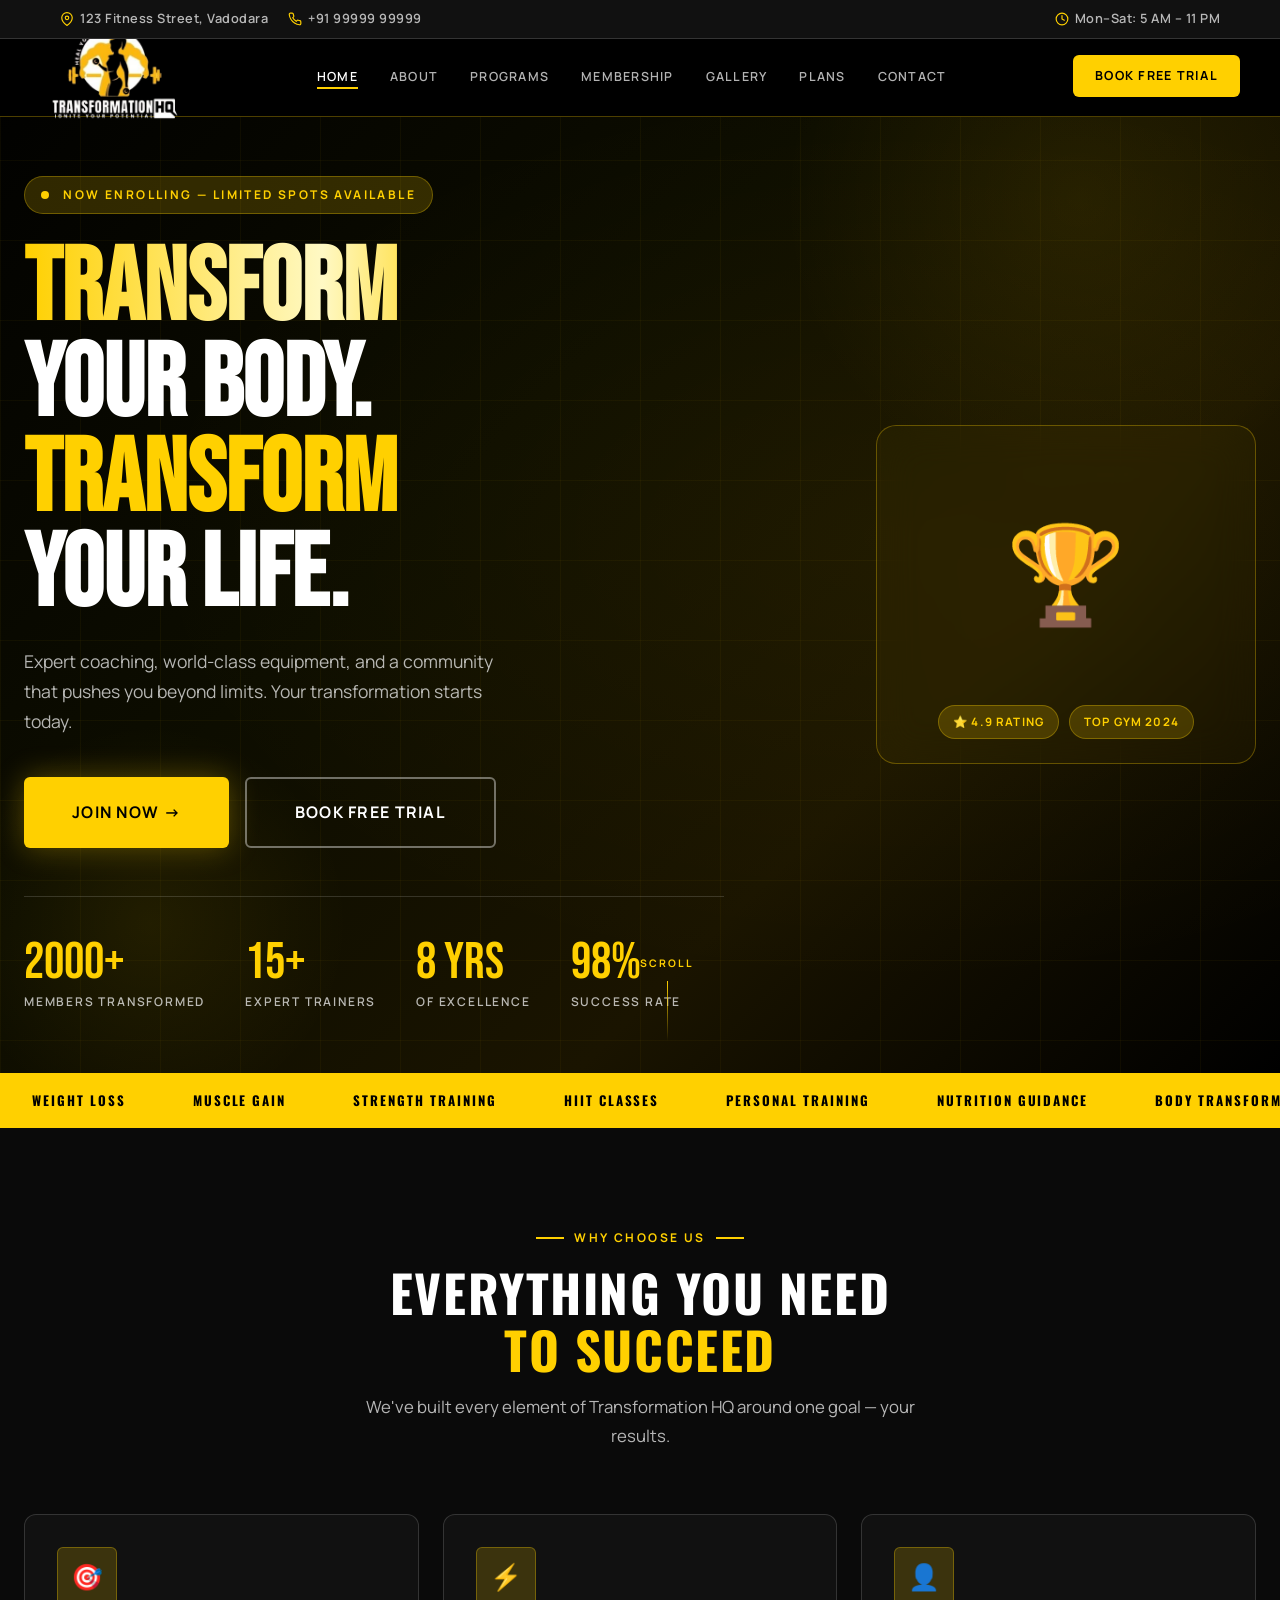
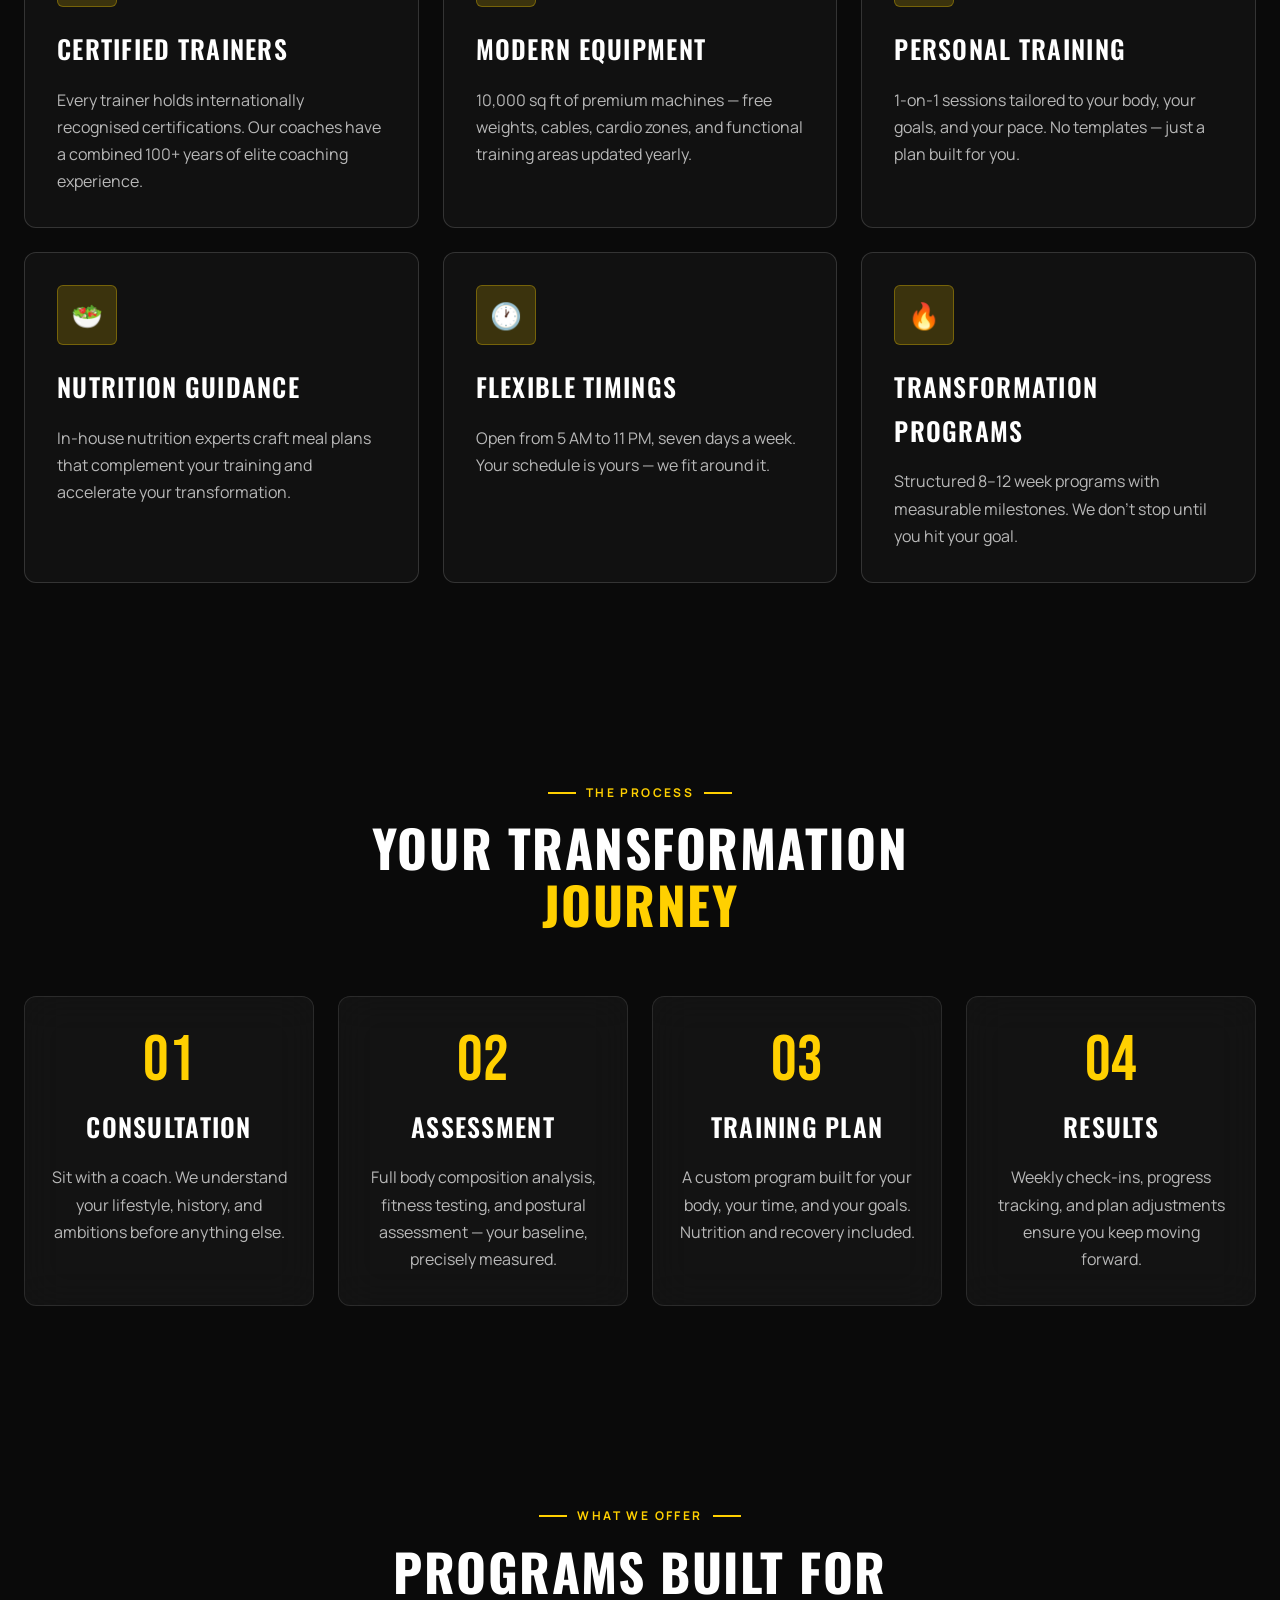
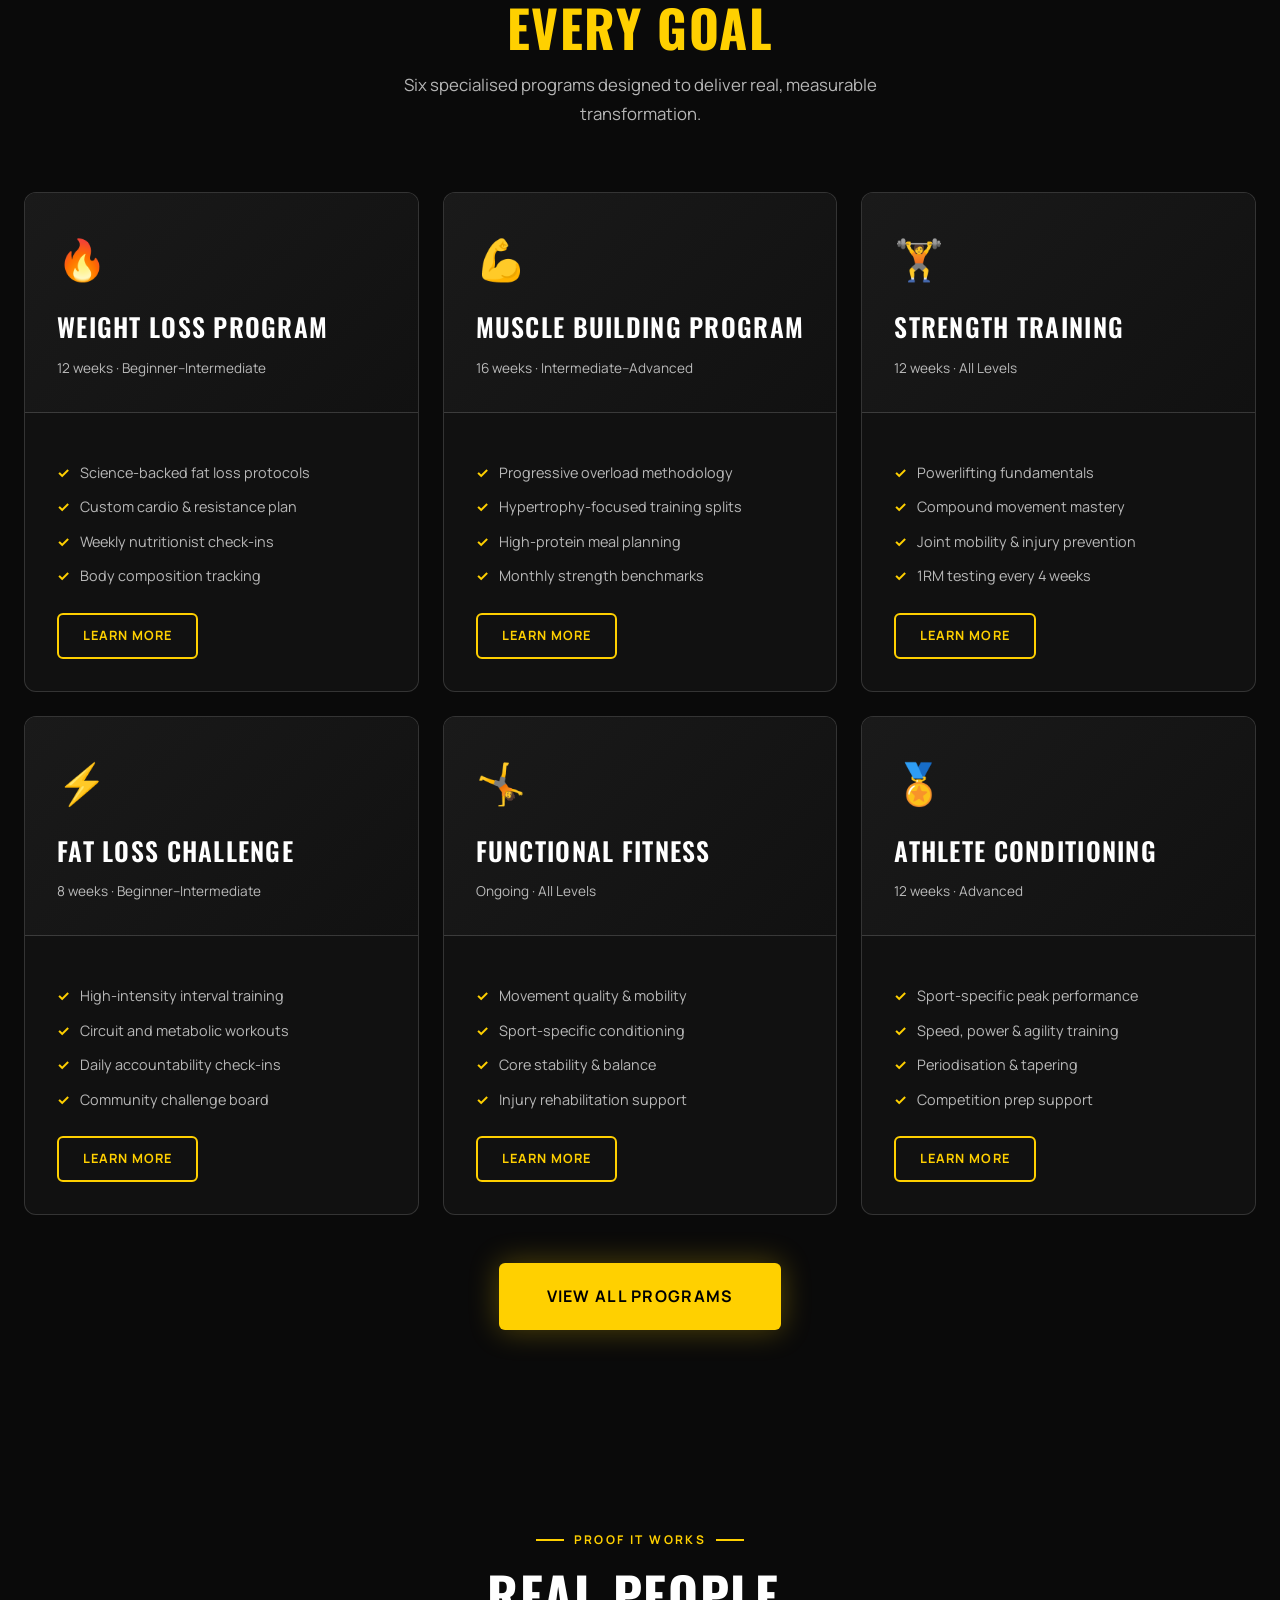
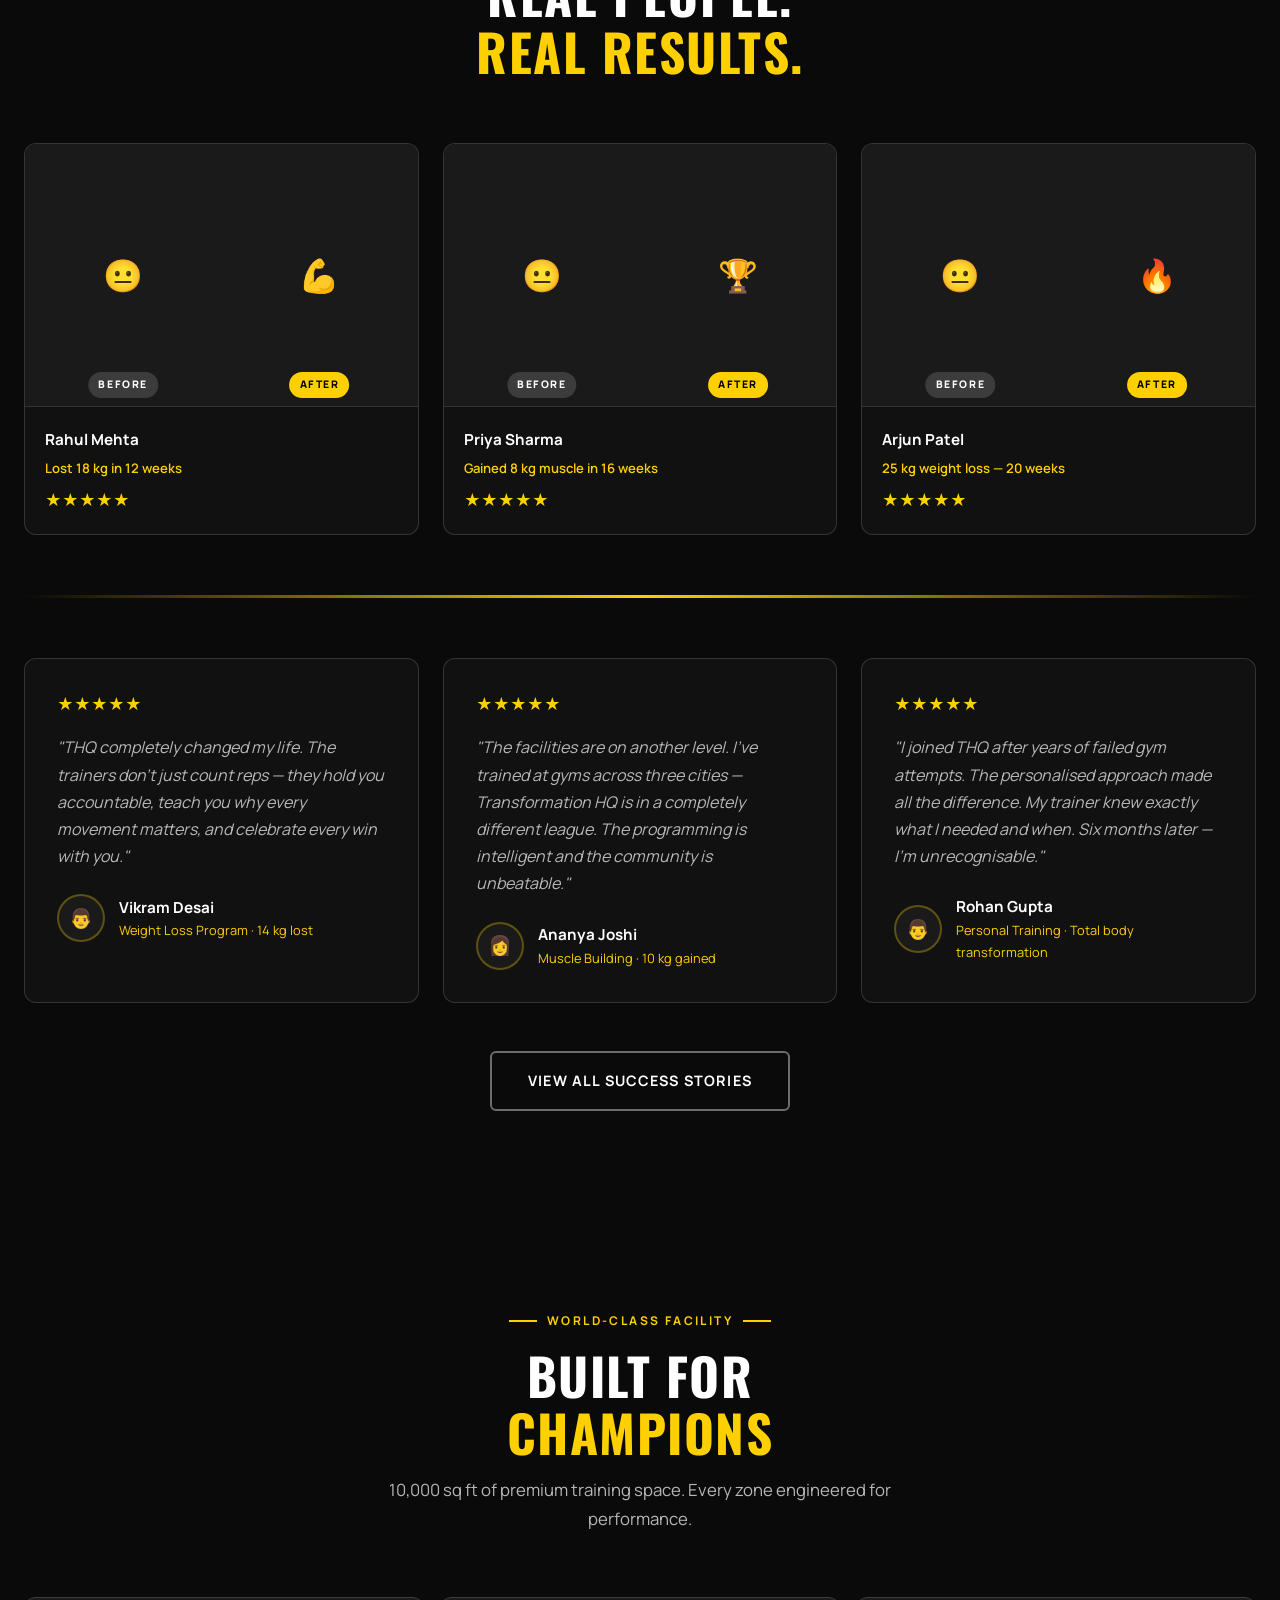
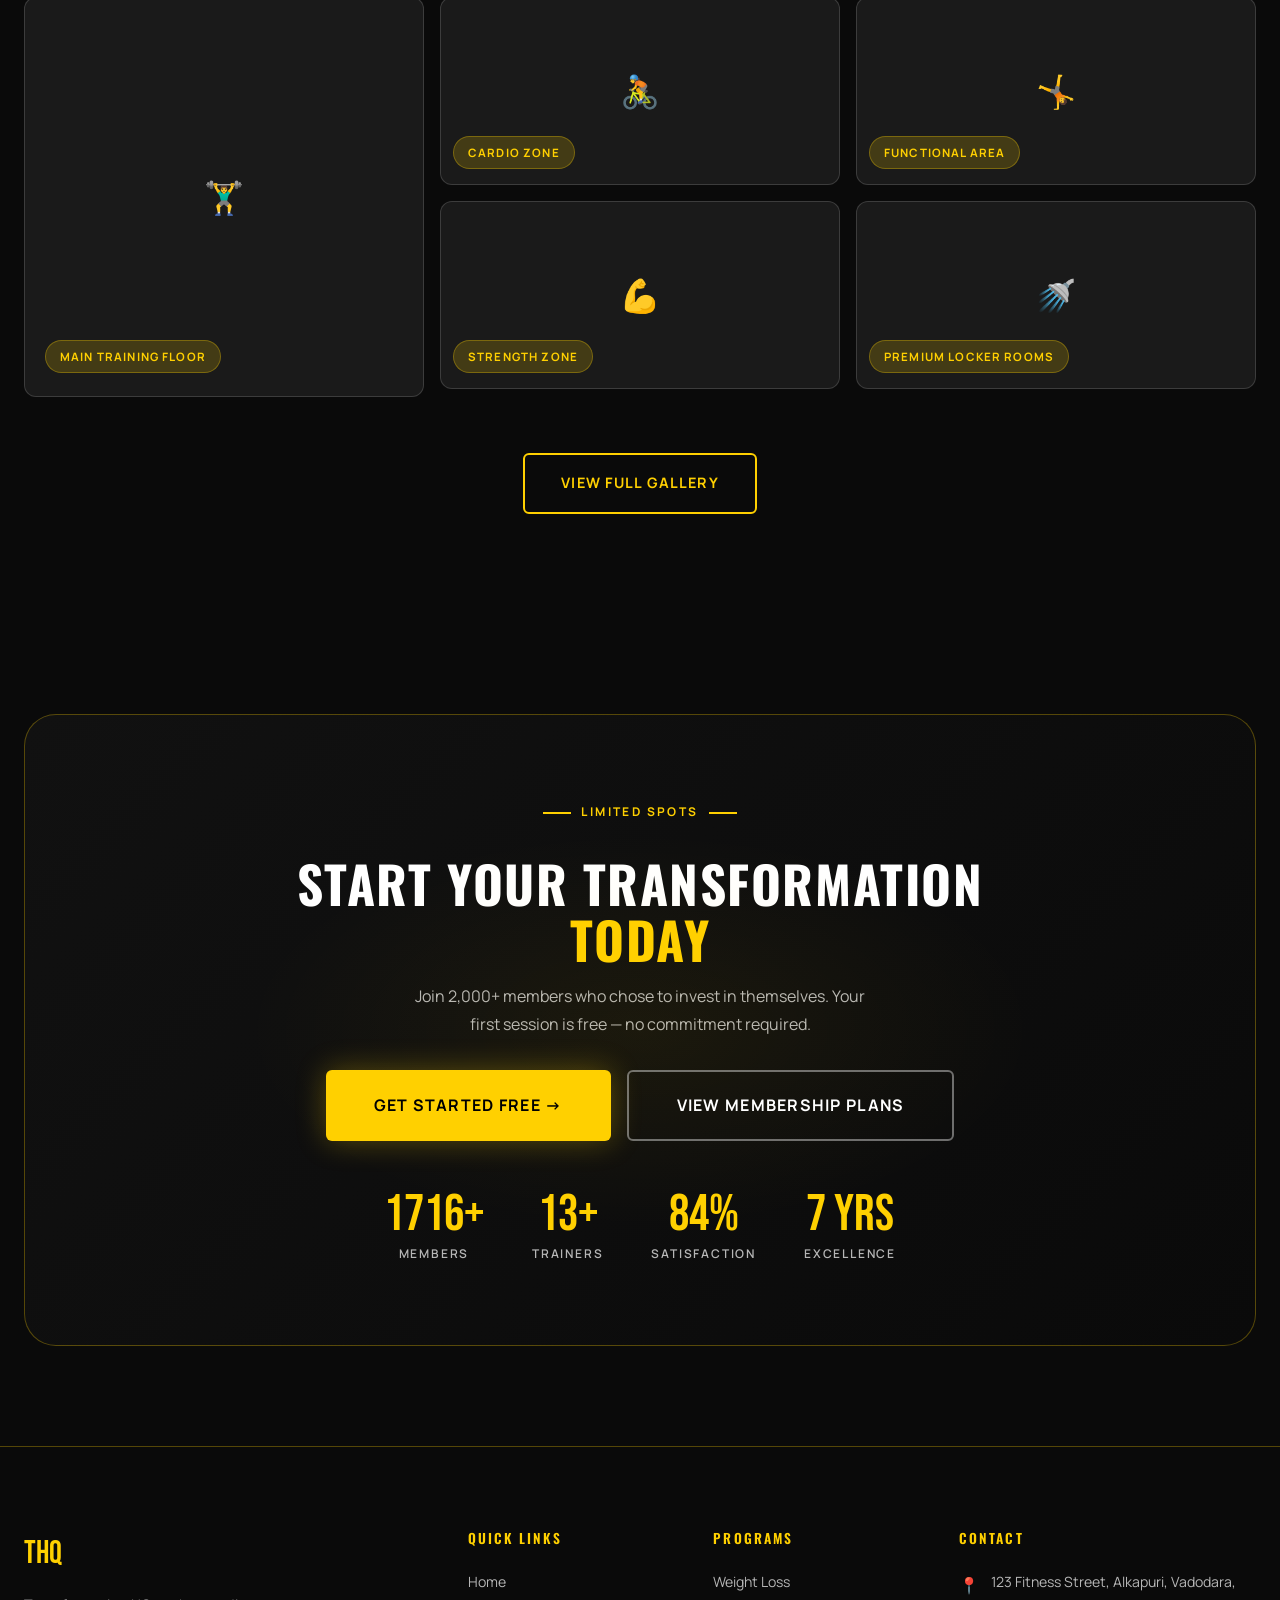
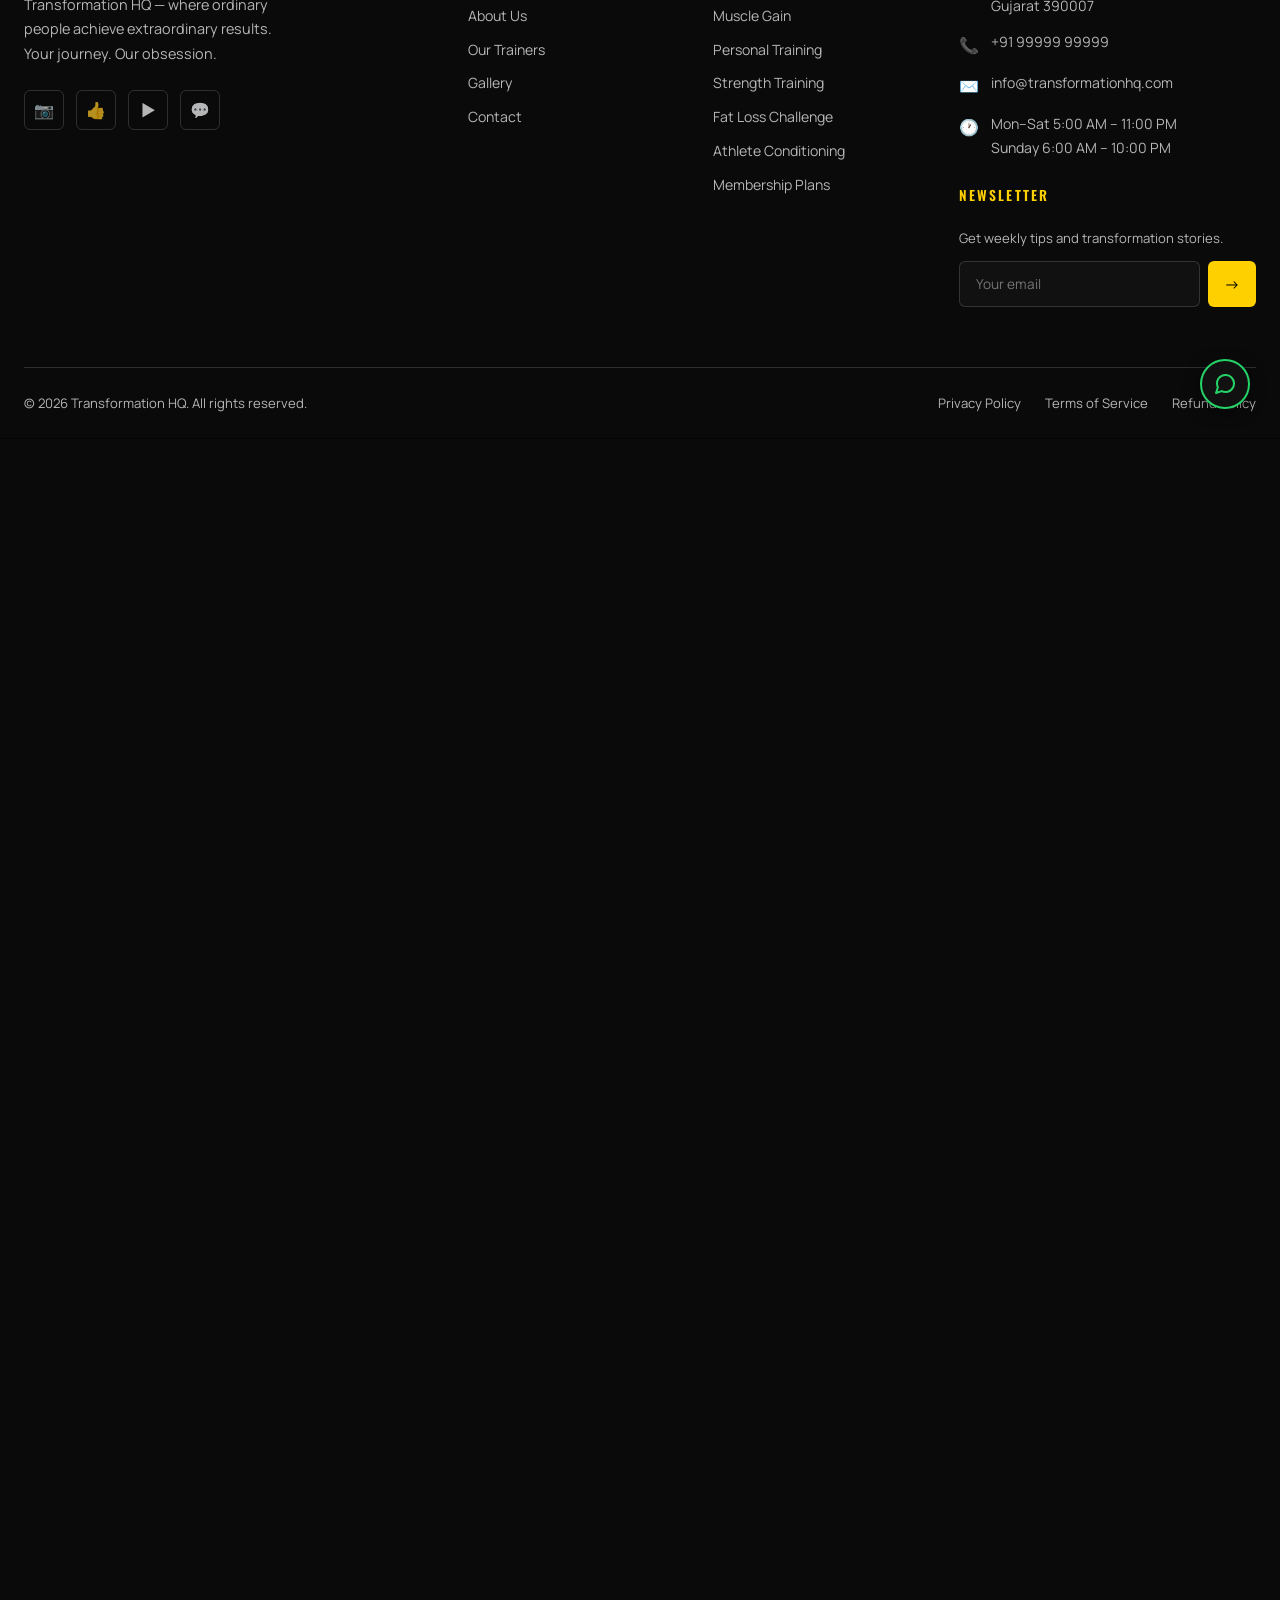
==== commit 6a504d40: "Update index.html" ====
--- a/index.html
+++ b/index.html
@@ -1,4 +1,4 @@
-<!-- ============================================================
+ <!-- ============================================================
                         TRANSFORMATION HQ
   ============================================================ -->
 
@@ -15,7 +15,7 @@
   <meta name="description" content="Transformation HQ — Expert coaching, world-class equipment, and a community that pushes you beyond limits. Start your fitness transformation today." />
   <meta name="keywords" content="gym, fitness, transformation, weight loss, muscle gain, personal training, Vadodara" />
   <title>Transformation HQ | Transform Your Body. Transform Your Life.</title>
-  <link rel="icon" type="image/png" href="assets/favicon1.png">
+  <link rel="icon" type="image/png" href="assets/logo.png">
   <link rel="stylesheet" href="style.css" />
  
 </head>
@@ -28,6 +28,33 @@
   <!-- Page Transition -->
   <div class="page-transition" id="page-transition" aria-hidden="true"></div>
 
+
+  <!-- ============================================================
+       TOP HEADER PANEL
+  ============================================================ -->
+  <div class="header-panel">
+    <div class="header-panel-inner">
+      <!-- Left Side: Contact Info -->
+      <div class="header-panel-info">
+        <span>
+          <svg width="14" height="14" viewBox="0 0 24 24" fill="none" stroke="var(--gold)" stroke-width="2" stroke-linecap="round" stroke-linejoin="round"><path d="M21 10c0 7-9 13-9 13s-9-6-9-13a9 9 0 0 1 18 0z"></path><circle cx="12" cy="10" r="3"></circle></svg>
+          123 Fitness Street, Vadodara
+        </span>
+        <span>
+          <svg width="14" height="14" viewBox="0 0 24 24" fill="none" stroke="var(--gold)" stroke-width="2" stroke-linecap="round" stroke-linejoin="round"><path d="M22 16.92v3a2 2 0 0 1-2.18 2 19.79 19.79 0 0 1-8.63-3.07 19.5 19.5 0 0 1-6-6 19.79 19.79 0 0 1-3.07-8.67A2 2 0 0 1 4.11 2h3a2 2 0 0 1 2 1.72 12.84 12.84 0 0 0 .7 2.81 2 2 0 0 1-.45 2.11L8.09 9.91a16 16 0 0 0 6 6l1.27-1.27a2 2 0 0 1 2.11-.45 12.84 12.84 0 0 0 2.81.7A2 2 0 0 1 22 16.92z"></path></svg>
+          +91 99999 99999
+        </span>
+      </div>
+
+      <!-- Right Side: Timings -->
+      <div class="header-panel-timing">
+        <span>
+          <svg width="14" height="14" viewBox="0 0 24 24" fill="none" stroke="var(--gold)" stroke-width="2" stroke-linecap="round" stroke-linejoin="round"><circle cx="12" cy="12" r="10"></circle><polyline points="12 6 12 12 16 14"></polyline></svg>
+          Mon–Sat: 5 AM – 11 PM
+        </span>
+      </div>
+    </div>
+  </div>
 
   
   <!-- ============================================================
@@ -36,7 +63,7 @@
   <nav class="navbar" role="navigation" aria-label="Main navigation">
     <div class="nav-inner">
       <a href="index.html" class="nav-logo" aria-label="Transformation HQ home">
-        <img src="assets/favicon1.png" alt="My Business Name" width="150">
+        <img src="assets/logo.png" alt="My Business Name" width="150">
       </a>
 
       <ul class="nav-links" role="list">
@@ -84,7 +111,12 @@
         <div class="glow-orb" style="width:400px;height:400px;bottom:-50px;left:-50px;animation-delay:3s;"></div>
       </div>
 
-      
+      <div class="container hero-container">
+        <div class="hero-content">
+          <div class="hero-eyebrow reveal">
+            <span class="glow-dot"></span>
+            &nbsp;Now Enrolling — Limited Spots Available
+          </div>
 
           <h1 class="hero-headline reveal delay-100">
             <span class="shimmer-text">Transform</span><br/>
@@ -643,7 +675,23 @@
 
 
 
- 
+  <!-- Floating Action Buttons -->
+  <div class="floating-actions">
+    <!-- WhatsApp Floating Button -->
+    <a href="https://wa.me/919999999999" target="_blank" rel="noopener noreferrer" class="floating-wa" aria-label="Chat on WhatsApp">
+      <!-- WhatsApp SVG Icon -->
+      <svg viewBox="0 0 24 24" width="24" height="24" stroke="currentColor" stroke-width="2" fill="none" stroke-linecap="round" stroke-linejoin="round">
+        <path d="M21 11.5a8.38 8.38 0 0 1-.9 3.8 8.5 8.5 0 0 1-7.6 4.7 8.38 8.38 0 0 1-3.8-.9L3 21l1.9-5.7a8.38 8.38 0 0 1-.9-3.8 8.5 8.5 0 0 1 4.7-7.6 8.38 8.38 0 0 1 3.8-.9h.5a8.48 8.48 0 0 1 8 8v.5z"></path>
+      </svg>
+    </a>
+
+    <!-- Back to Top Button -->
+    <button id="back-to-top" aria-label="Back to top">
+      <svg viewBox="0 0 24 24" width="24" height="24" stroke="currentColor" stroke-width="2" fill="none" stroke-linecap="round" stroke-linejoin="round">
+        <polyline points="18 15 12 9 6 15"></polyline>
+      </svg>
+    </button>
+  </div>
   <script src="main.js"></script>
  
 
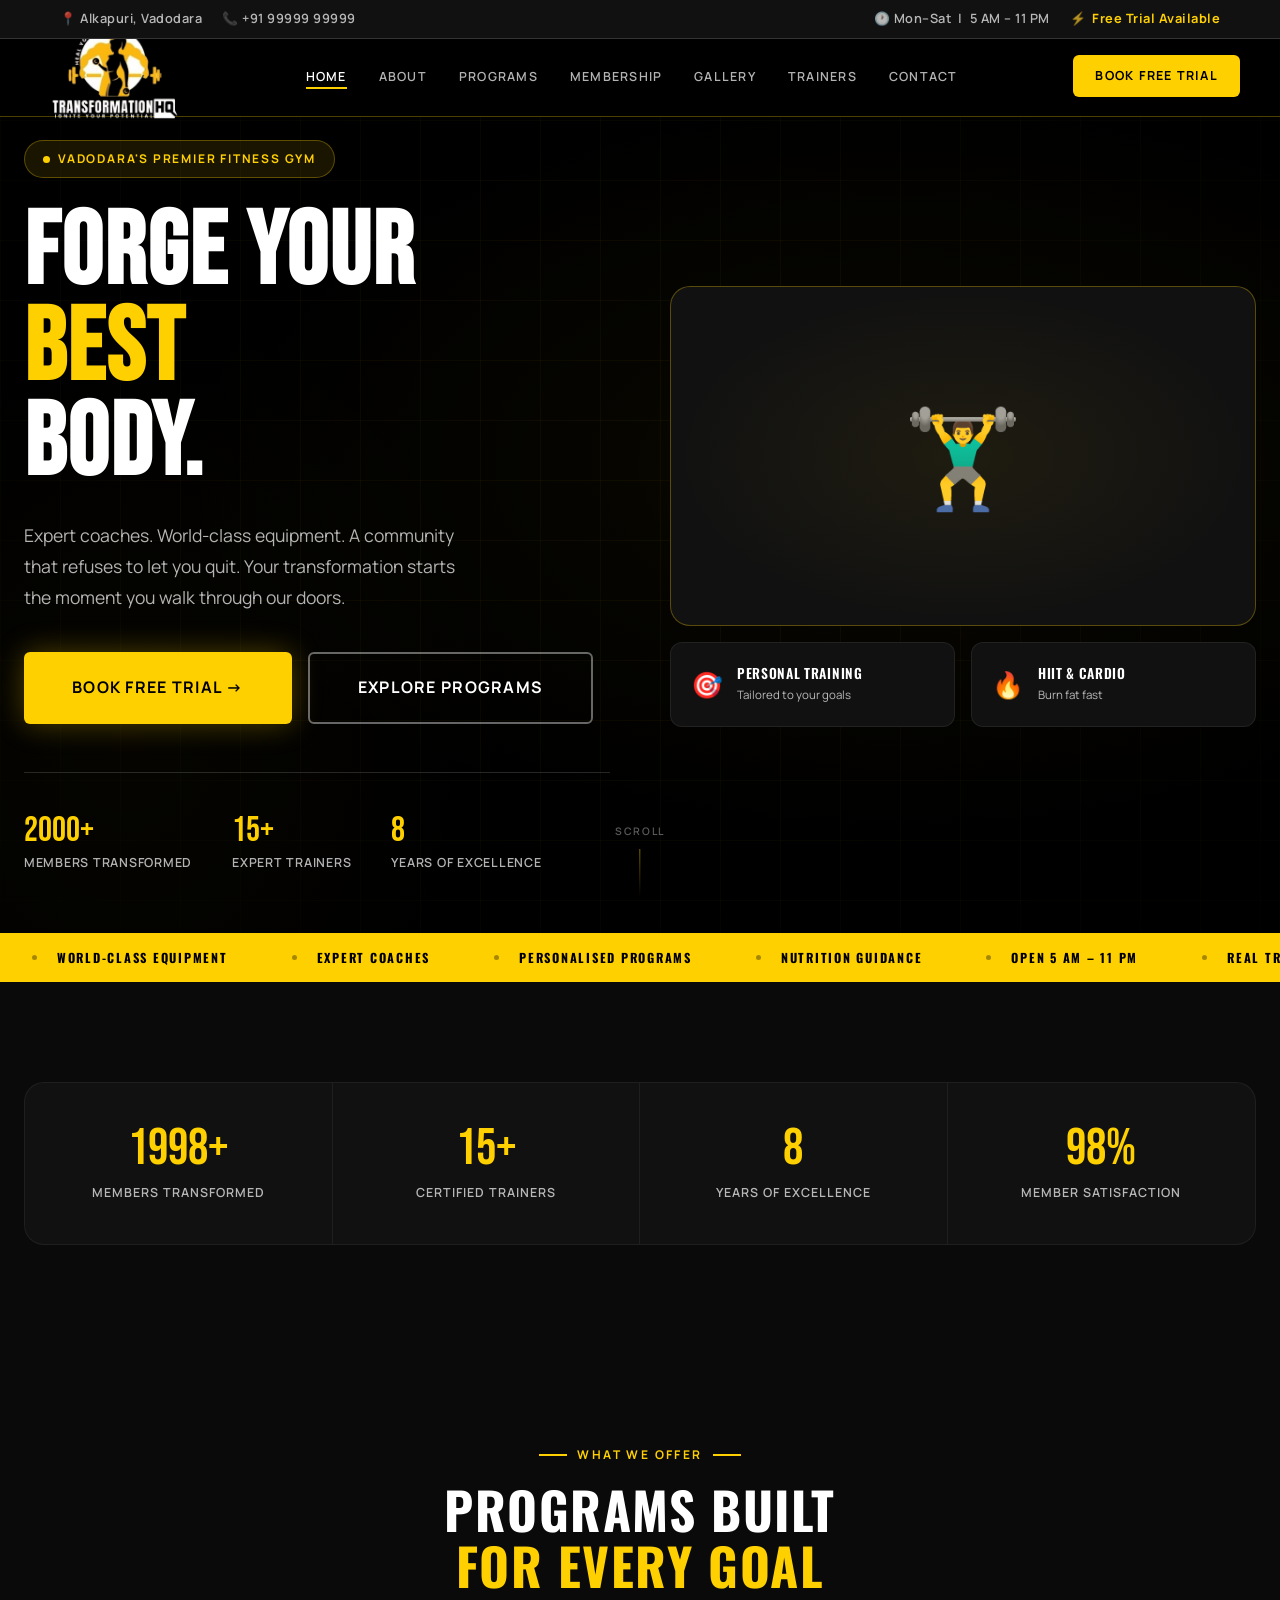
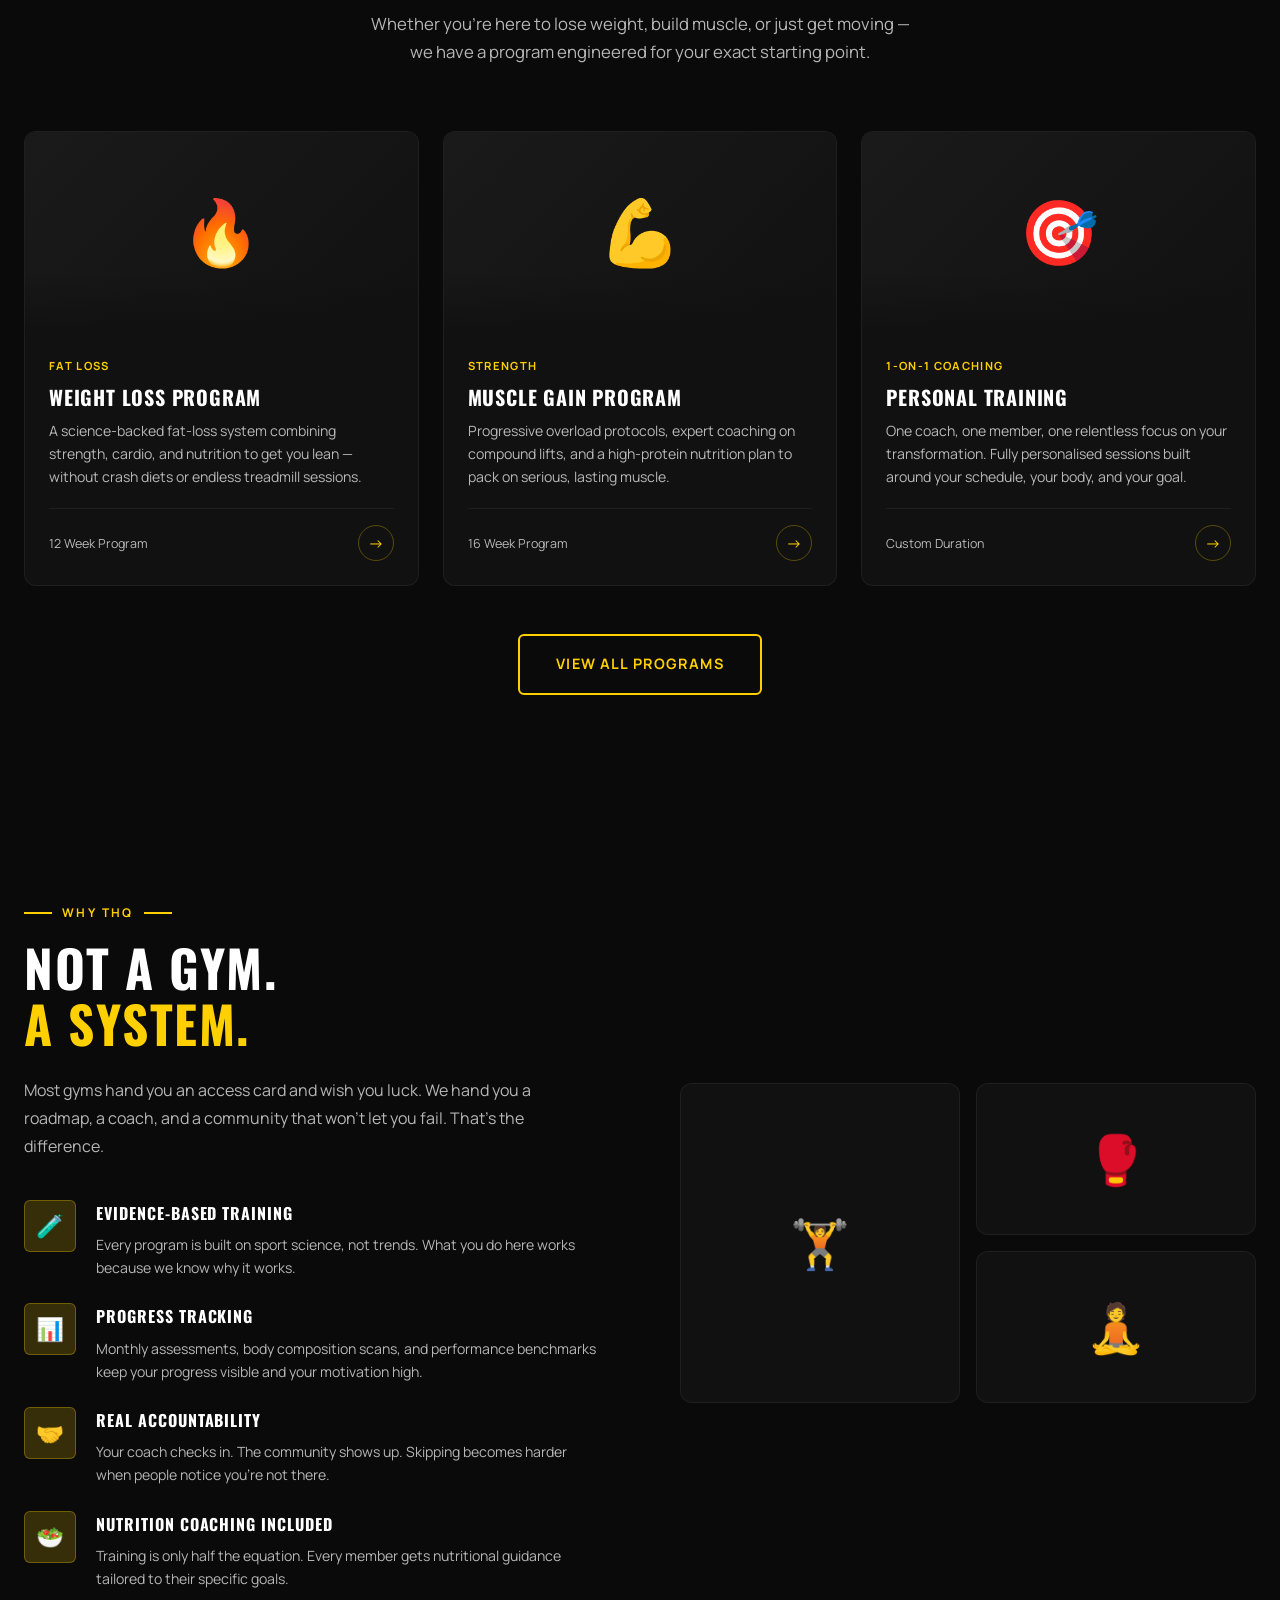
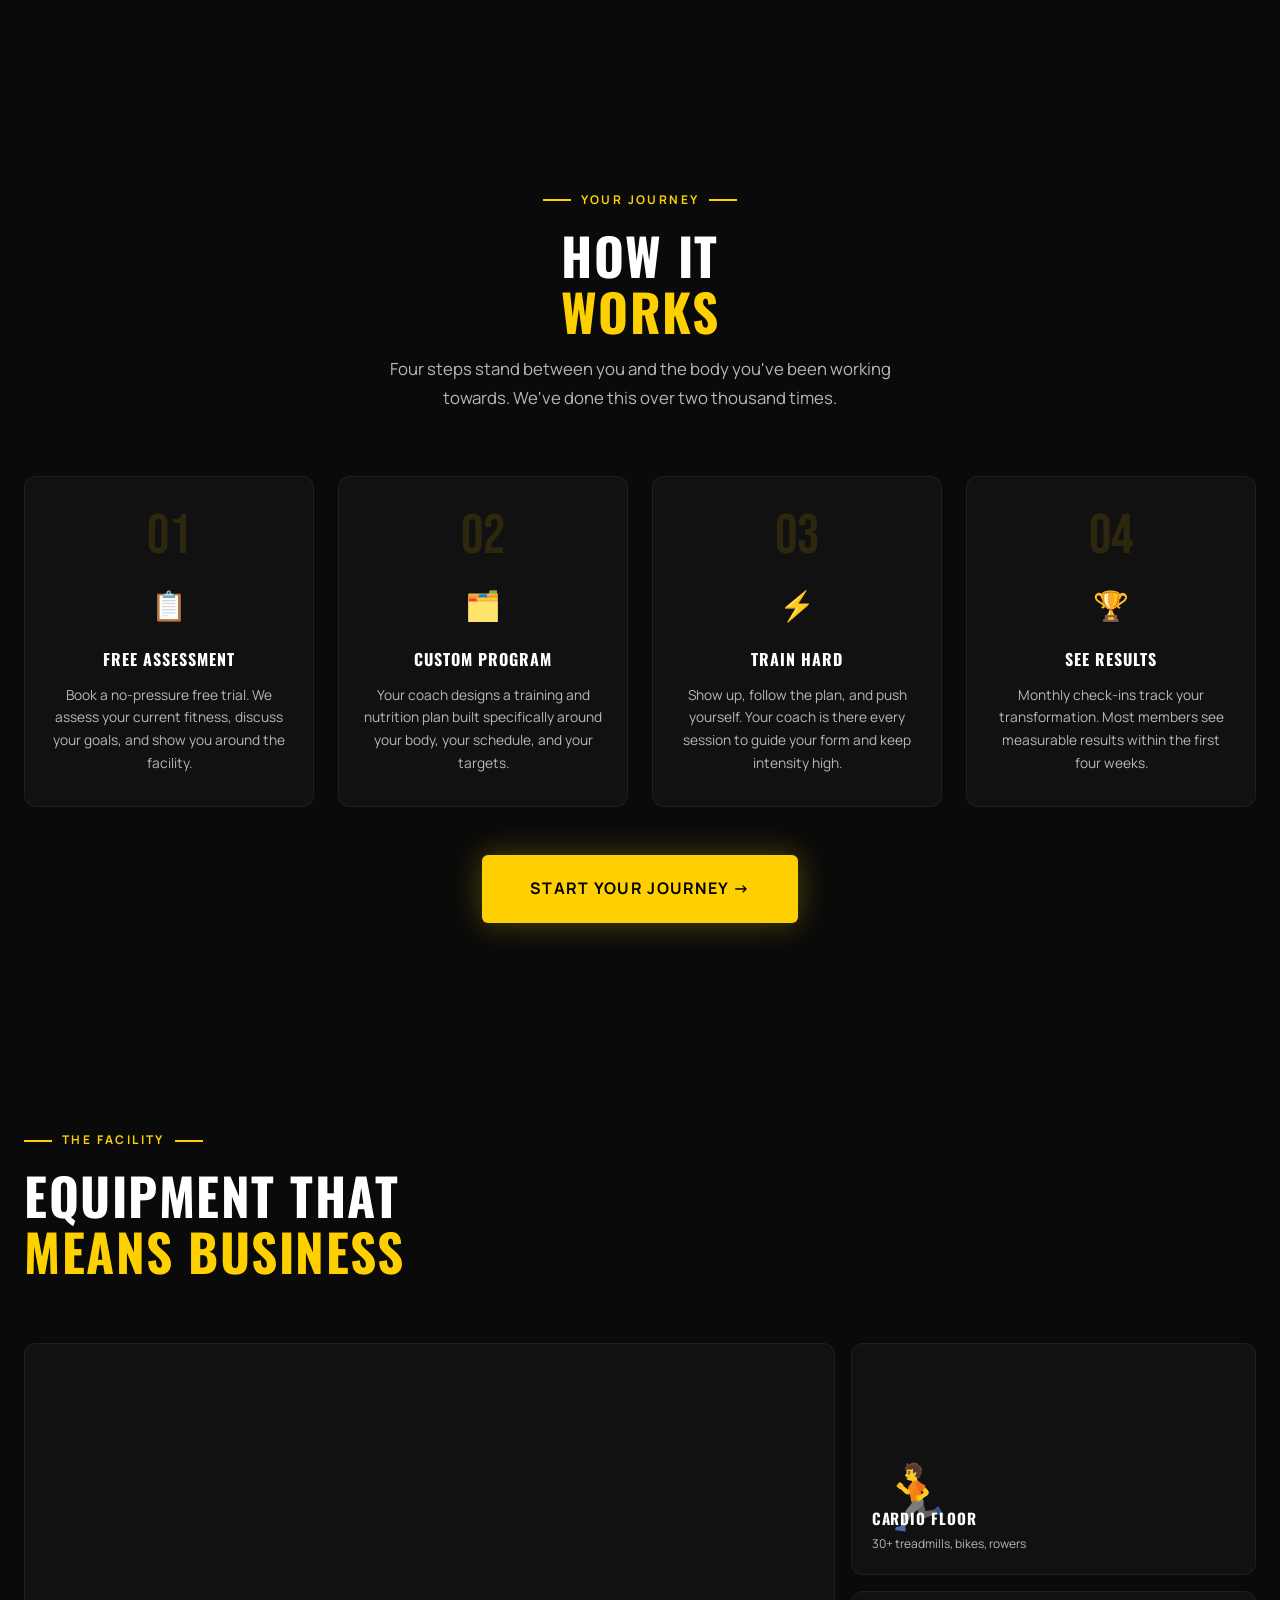
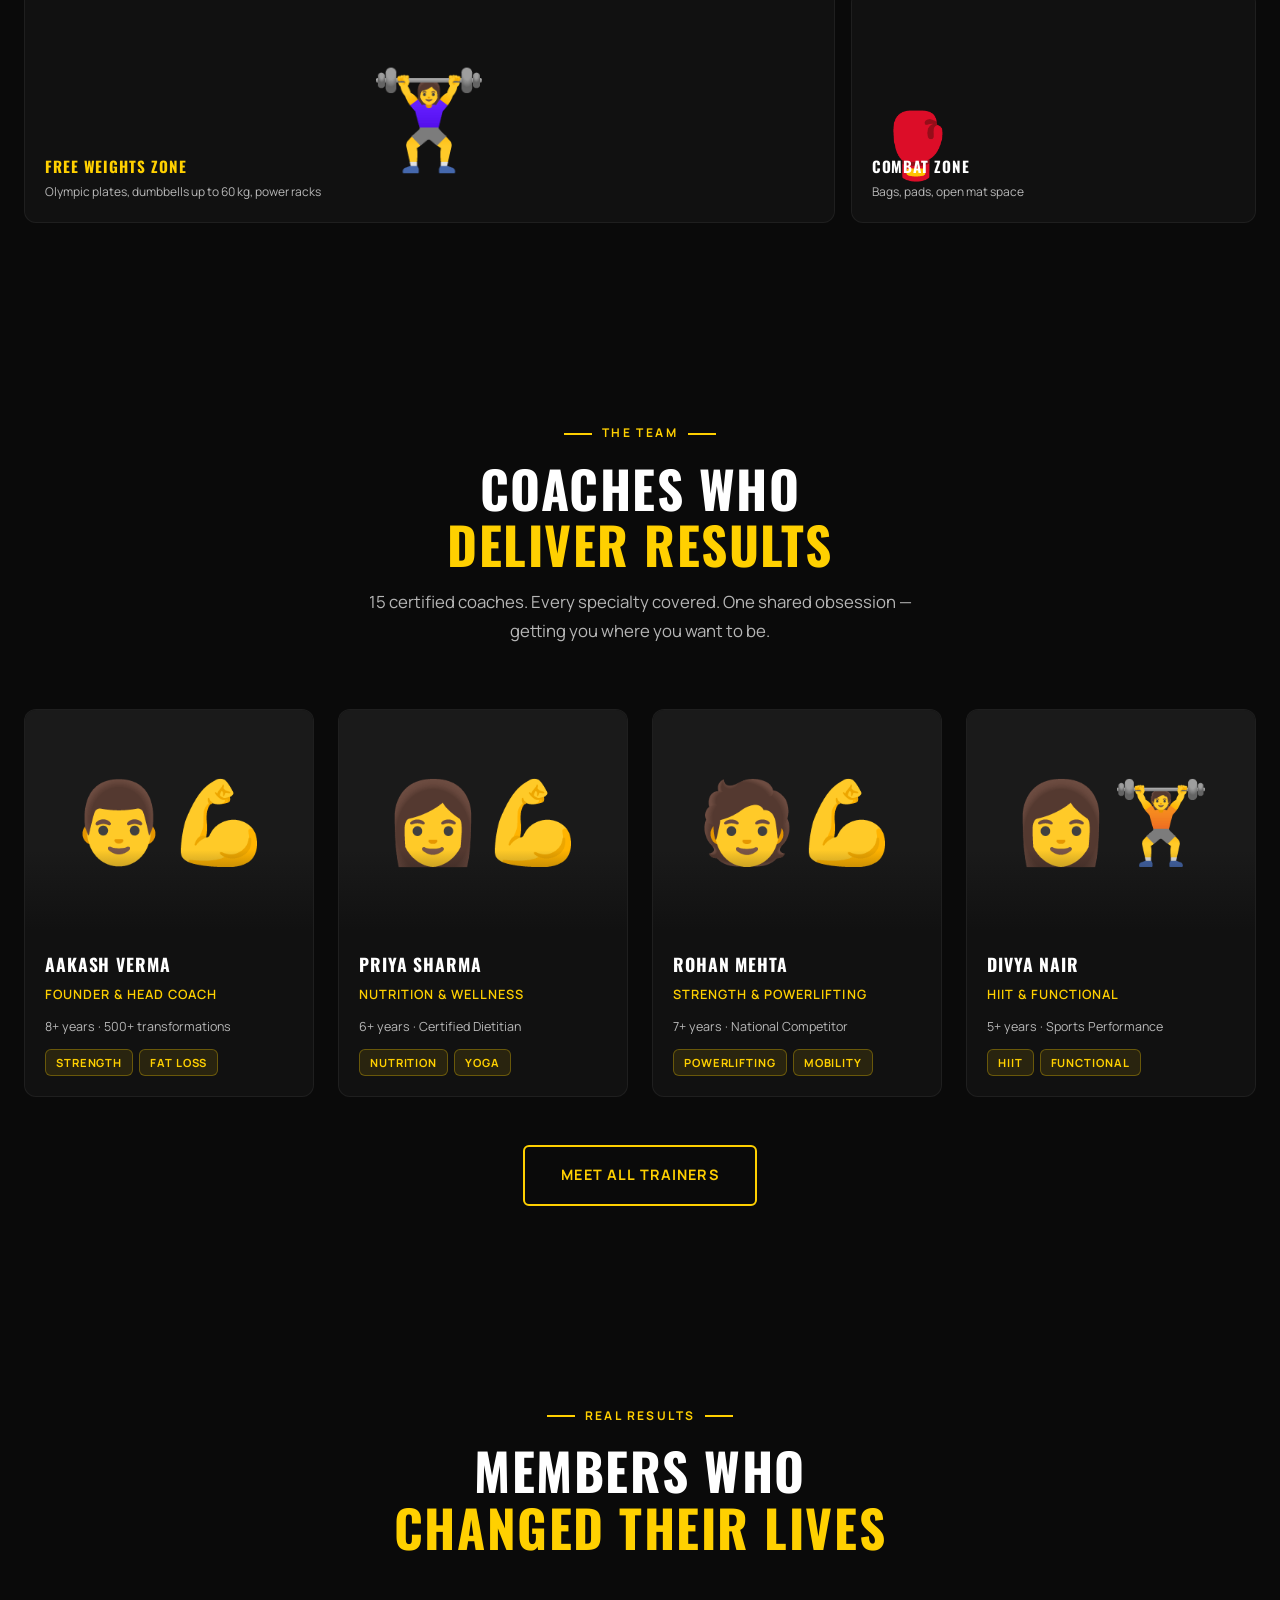
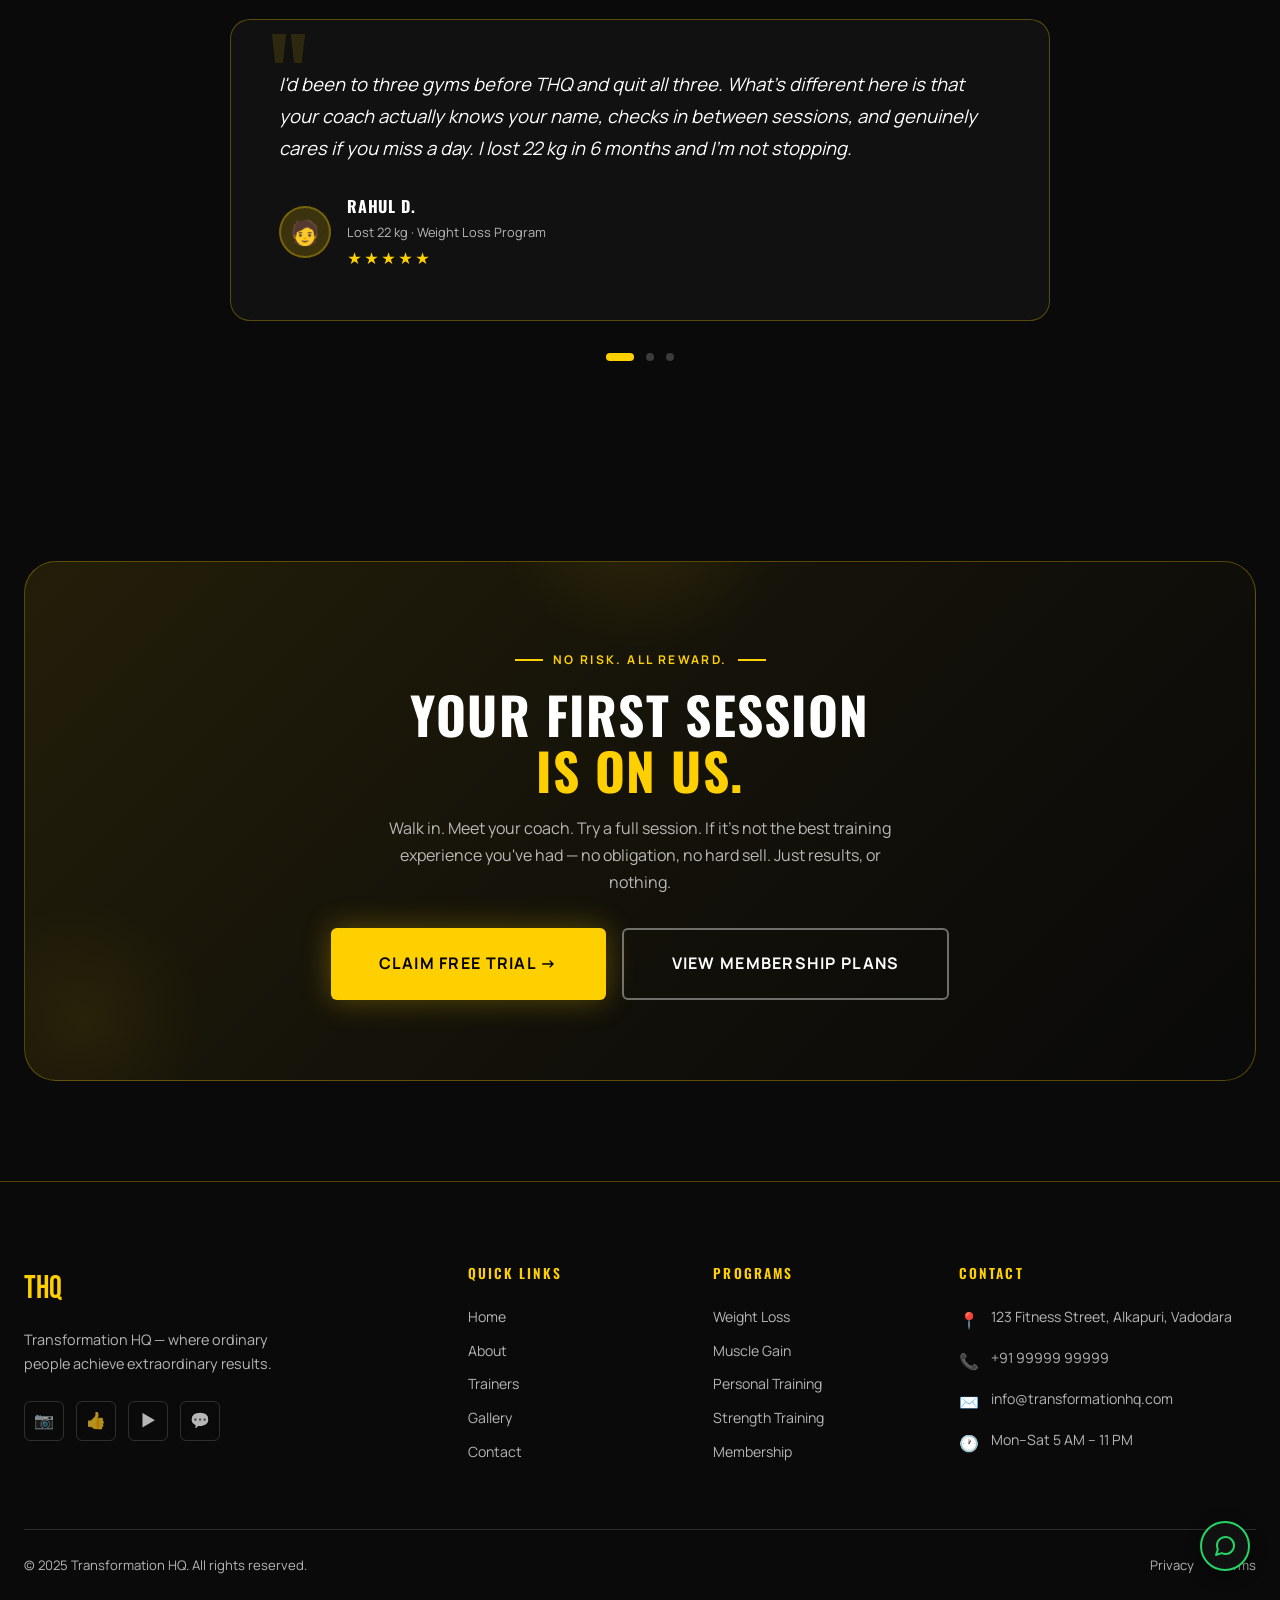
==== commit 6e93a661: "Update index.html" ====
--- a/index.html
+++ b/index.html
@@ -1,83 +1,983 @@
- <!-- ============================================================
-                        TRANSFORMATION HQ
-  ============================================================ -->
-
-  <!------------------------------------------------
-                      HOME PAGE
-  ------------------------------------------------->
-
-
 <!DOCTYPE html>
 <html lang="en">
 <head>
   <meta charset="UTF-8" />
   <meta name="viewport" content="width=device-width, initial-scale=1.0" />
-  <meta name="description" content="Transformation HQ — Expert coaching, world-class equipment, and a community that pushes you beyond limits. Start your fitness transformation today." />
-  <meta name="keywords" content="gym, fitness, transformation, weight loss, muscle gain, personal training, Vadodara" />
-  <title>Transformation HQ | Transform Your Body. Transform Your Life.</title>
+  <meta name="description" content="Transformation HQ — Vadodara's premier fitness gym. Expert coaching, world-class facilities, and a community that transforms lives. Book your free trial today." />
+  <title>Transformation HQ | Vadodara's Premier Fitness Gym</title>
   <link rel="icon" type="image/png" href="assets/logo.png">
   <link rel="stylesheet" href="style.css" />
- 
+  <style>
+
+    /* ============================================================
+       INDEX PAGE — HERO & SECTION STYLES
+    ============================================================ */
+
+    /* ---- Scroll Progress ---- */
+    #scroll-progress {
+      position: fixed;
+      top: 0;
+      left: 0;
+      height: 3px;
+      width: 0%;
+      background: var(--gold);
+      z-index: 9999;
+      transition: width 0.1s linear;
+    }
+
+    /* ---- Hero ---- */
+    .hero-section {
+      position: relative;
+      min-height: 100vh;
+      display: flex;
+      align-items: center;
+      overflow: hidden;
+      background: var(--black);
+      padding-top: var(--nav-height);
+    }
+
+    .hero-overlay {
+      position: absolute;
+      inset: 0;
+      background: radial-gradient(ellipse 80% 60% at 70% 50%, rgba(255,208,0,0.07) 0%, transparent 70%),
+                  radial-gradient(ellipse 50% 80% at 10% 80%, rgba(255,208,0,0.04) 0%, transparent 60%);
+      pointer-events: none;
+    }
+
+    .hero-grid-bg {
+      position: absolute;
+      inset: 0;
+      background-image:
+        linear-gradient(rgba(255,208,0,0.04) 1px, transparent 1px),
+        linear-gradient(90deg, rgba(255,208,0,0.04) 1px, transparent 1px);
+      background-size: 60px 60px;
+      pointer-events: none;
+      mask-image: radial-gradient(ellipse 80% 80% at center, black 30%, transparent 100%);
+      -webkit-mask-image: radial-gradient(ellipse 80% 80% at center, black 30%, transparent 100%);
+    }
+
+    .hero-container {
+      display: grid;
+      grid-template-columns: 1fr 1fr;
+      gap: 60px;
+      align-items: center;
+      position: relative;
+      z-index: 1;
+    }
+
+    .hero-badge {
+      display: inline-flex;
+      align-items: center;
+      gap: 8px;
+      background: rgba(255,208,0,0.1);
+      border: 1px solid var(--gold-border);
+      color: var(--gold);
+      font-family: var(--font-body);
+      font-size: 0.75rem;
+      font-weight: 700;
+      letter-spacing: 0.15em;
+      text-transform: uppercase;
+      padding: 8px 18px;
+      border-radius: 100px;
+      margin-bottom: 28px;
+    }
+
+    .hero-badge-dot {
+      width: 7px;
+      height: 7px;
+      border-radius: 50%;
+      background: var(--gold);
+      animation: pulse-dot 2s infinite;
+    }
+
+    @keyframes pulse-dot {
+      0%, 100% { opacity: 1; transform: scale(1); }
+      50%       { opacity: 0.5; transform: scale(0.7); }
+    }
+
+    .hero-headline {
+      font-family: var(--font-display);
+      font-size: clamp(3.8rem, 8vw, 7.5rem);
+      line-height: 0.93;
+      text-transform: uppercase;
+      letter-spacing: 0.02em;
+      margin-bottom: 28px;
+    }
+
+    .hero-headline .line-gold {
+      color: var(--gold);
+      display: block;
+    }
+
+    .hero-sub {
+      font-size: 1.1rem;
+      color: var(--white-muted);
+      max-width: 460px;
+      margin-bottom: 40px;
+      line-height: 1.75;
+    }
+
+    .hero-stats {
+      display: flex;
+      gap: 40px;
+      margin-top: 48px;
+      padding-top: 40px;
+      border-top: 1px solid var(--white-dim);
+      flex-wrap: wrap;
+    }
+
+    .hero-stat-number {
+      font-family: var(--font-display);
+      font-size: 2.2rem;
+      color: var(--gold);
+      line-height: 1;
+    }
+
+    .hero-stat-label {
+      font-size: 0.78rem;
+      color: var(--white-muted);
+      font-weight: 600;
+      letter-spacing: 0.06em;
+      text-transform: uppercase;
+      margin-top: 4px;
+    }
+
+    /* Hero Visual Side */
+    .hero-visual {
+      display: flex;
+      flex-direction: column;
+      gap: 16px;
+      position: relative;
+    }
+
+    .hero-visual-main {
+      background: var(--black-card);
+      border: 1px solid var(--gold-border);
+      border-radius: var(--radius-lg);
+      height: 340px;
+      display: flex;
+      align-items: center;
+      justify-content: center;
+      font-size: 6rem;
+      position: relative;
+      overflow: hidden;
+    }
+
+    .hero-visual-main::before {
+      content: '';
+      position: absolute;
+      inset: 0;
+      background: radial-gradient(ellipse at center, rgba(255,208,0,0.06) 0%, transparent 70%);
+    }
+
+    .hero-visual-row {
+      display: grid;
+      grid-template-columns: 1fr 1fr;
+      gap: 16px;
+    }
+
+    .hero-mini-card {
+      background: var(--black-card);
+      border: 1px solid rgba(255,255,255,0.07);
+      border-radius: var(--radius-md);
+      padding: 20px;
+      display: flex;
+      align-items: center;
+      gap: 14px;
+      transition: var(--transition);
+    }
+
+    .hero-mini-card:hover {
+      border-color: var(--gold-border);
+      background: rgba(255,208,0,0.04);
+    }
+
+    .hero-mini-icon {
+      font-size: 1.6rem;
+      flex-shrink: 0;
+    }
+
+    .hero-mini-label {
+      font-family: var(--font-heading);
+      font-size: 0.85rem;
+      font-weight: 600;
+      text-transform: uppercase;
+      letter-spacing: 0.05em;
+      line-height: 1.3;
+    }
+
+    .hero-mini-sub {
+      font-size: 0.72rem;
+      color: var(--white-muted);
+      margin-top: 2px;
+    }
+
+    /* Hero Scroll Indicator */
+    .hero-scroll {
+      position: absolute;
+      bottom: 36px;
+      left: 50%;
+      transform: translateX(-50%);
+      z-index: 2;
+      display: flex;
+      flex-direction: column;
+      align-items: center;
+      gap: 8px;
+      opacity: 0.5;
+    }
+
+    .hero-scroll span {
+      font-size: 0.65rem;
+      letter-spacing: 0.15em;
+      text-transform: uppercase;
+      color: var(--white-muted);
+      font-weight: 600;
+    }
+
+    .scroll-line {
+      width: 1px;
+      height: 48px;
+      background: linear-gradient(to bottom, var(--gold), transparent);
+      animation: scroll-line 2s infinite;
+    }
+
+    @keyframes scroll-line {
+      0%   { transform: scaleY(0); transform-origin: top; opacity: 1; }
+      50%  { transform: scaleY(1); transform-origin: top; opacity: 1; }
+      51%  { transform: scaleY(1); transform-origin: bottom; }
+      100% { transform: scaleY(0); transform-origin: bottom; opacity: 0; }
+    }
+
+    /* ---- Ticker ---- */
+    .ticker-wrap {
+      overflow: hidden;
+      white-space: nowrap;
+      background: var(--gold);
+      padding: 14px 0;
+      display: flex;
+    }
+
+    .ticker-inner {
+      display: inline-flex;
+      gap: 0;
+      animation: ticker-scroll 28s linear infinite;
+    }
+
+    .ticker-item {
+      display: inline-flex;
+      align-items: center;
+      gap: 20px;
+      font-family: var(--font-heading);
+      font-size: 0.78rem;
+      font-weight: 700;
+      letter-spacing: 0.14em;
+      text-transform: uppercase;
+      color: var(--black);
+      padding: 0 32px;
+    }
+
+    .ticker-sep {
+      width: 5px;
+      height: 5px;
+      background: rgba(0,0,0,0.35);
+      border-radius: 50%;
+      display: inline-block;
+      flex-shrink: 0;
+    }
+
+    @keyframes ticker-scroll {
+      from { transform: translateX(0); }
+      to   { transform: translateX(-50%); }
+    }
+
+    .ticker-wrap:hover .ticker-inner {
+      animation-play-state: paused;
+    }
+
+    /* ---- Programs Section ---- */
+    .program-card-home {
+      background: var(--black-card);
+      border: 1px solid rgba(255,255,255,0.06);
+      border-radius: var(--radius-md);
+      overflow: hidden;
+      transition: var(--transition);
+      display: flex;
+      flex-direction: column;
+    }
+
+    .program-card-home:hover {
+      border-color: var(--gold-border);
+      transform: translateY(-6px);
+      box-shadow: var(--shadow-gold);
+    }
+
+    .program-thumb {
+      height: 200px;
+      display: flex;
+      align-items: center;
+      justify-content: center;
+      font-size: 4rem;
+      background: linear-gradient(135deg, var(--black-mid) 0%, var(--black-card) 100%);
+      position: relative;
+    }
+
+    .program-thumb::after {
+      content: '';
+      position: absolute;
+      bottom: 0;
+      left: 0;
+      right: 0;
+      height: 60px;
+      background: linear-gradient(to top, var(--black-card), transparent);
+    }
+
+    .program-body {
+      padding: 24px;
+      flex: 1;
+      display: flex;
+      flex-direction: column;
+    }
+
+    .program-tag {
+      font-size: 0.7rem;
+      font-weight: 700;
+      letter-spacing: 0.12em;
+      text-transform: uppercase;
+      color: var(--gold);
+      margin-bottom: 10px;
+    }
+
+    .program-title-home {
+      font-family: var(--font-heading);
+      font-size: 1.25rem;
+      font-weight: 700;
+      text-transform: uppercase;
+      letter-spacing: 0.04em;
+      margin-bottom: 10px;
+      line-height: 1.2;
+    }
+
+    .program-desc {
+      font-size: 0.88rem;
+      color: var(--white-muted);
+      line-height: 1.65;
+      flex: 1;
+    }
+
+    .program-footer {
+      display: flex;
+      align-items: center;
+      justify-content: space-between;
+      margin-top: 20px;
+      padding-top: 16px;
+      border-top: 1px solid rgba(255,255,255,0.06);
+    }
+
+    .program-meta {
+      font-size: 0.78rem;
+      color: var(--white-muted);
+    }
+
+    .program-arrow {
+      width: 36px;
+      height: 36px;
+      border-radius: 50%;
+      border: 1px solid var(--gold-border);
+      color: var(--gold);
+      display: flex;
+      align-items: center;
+      justify-content: center;
+      font-size: 1rem;
+      transition: var(--transition);
+    }
+
+    .program-card-home:hover .program-arrow {
+      background: var(--gold);
+      color: var(--black);
+    }
+
+    /* ---- Why THQ ---- */
+    .why-grid {
+      display: grid;
+      grid-template-columns: 1fr 1fr;
+      gap: 80px;
+      align-items: center;
+    }
+
+    .why-feature-list {
+      display: flex;
+      flex-direction: column;
+      gap: 24px;
+      margin-top: 40px;
+    }
+
+    .why-feature {
+      display: flex;
+      gap: 20px;
+      align-items: flex-start;
+    }
+
+    .why-feature-icon {
+      width: 52px;
+      height: 52px;
+      border-radius: var(--radius-sm);
+      background: var(--gold-glow);
+      border: 1px solid var(--gold-border);
+      display: flex;
+      align-items: center;
+      justify-content: center;
+      font-size: 1.4rem;
+      flex-shrink: 0;
+    }
+
+    .why-feature-text h4 {
+      font-family: var(--font-heading);
+      font-size: 1rem;
+      font-weight: 700;
+      text-transform: uppercase;
+      letter-spacing: 0.06em;
+      margin-bottom: 6px;
+    }
+
+    .why-feature-text p {
+      font-size: 0.88rem;
+      color: var(--white-muted);
+      line-height: 1.65;
+    }
+
+    .why-visual {
+      display: grid;
+      grid-template-columns: 1fr 1fr;
+      grid-template-rows: auto auto;
+      gap: 16px;
+    }
+
+    .why-img-block {
+      background: var(--black-card);
+      border: 1px solid rgba(255,255,255,0.06);
+      border-radius: var(--radius-md);
+      display: flex;
+      align-items: center;
+      justify-content: center;
+      font-size: 3rem;
+      transition: var(--transition);
+    }
+
+    .why-img-block:hover {
+      border-color: var(--gold-border);
+    }
+
+    .why-img-block.tall {
+      grid-row: span 2;
+      min-height: 320px;
+    }
+
+    .why-img-block.short {
+      min-height: 150px;
+    }
+
+    /* ---- Trainers Preview ---- */
+    .trainer-card-home {
+      background: var(--black-card);
+      border: 1px solid rgba(255,255,255,0.06);
+      border-radius: var(--radius-md);
+      overflow: hidden;
+      transition: var(--transition);
+    }
+
+    .trainer-card-home:hover {
+      border-color: var(--gold-border);
+      transform: translateY(-5px);
+      box-shadow: var(--shadow-card);
+    }
+
+    .trainer-photo-home {
+      height: 220px;
+      background: var(--black-mid);
+      display: flex;
+      align-items: center;
+      justify-content: center;
+      font-size: 5rem;
+      position: relative;
+    }
+
+    .trainer-photo-home::after {
+      content: '';
+      position: absolute;
+      bottom: 0;
+      left: 0;
+      right: 0;
+      height: 80px;
+      background: linear-gradient(to top, var(--black-card), transparent);
+    }
+
+    .trainer-info-home {
+      padding: 20px;
+    }
+
+    .trainer-name-home {
+      font-family: var(--font-heading);
+      font-size: 1.1rem;
+      font-weight: 700;
+      text-transform: uppercase;
+      letter-spacing: 0.05em;
+      margin-bottom: 4px;
+    }
+
+    .trainer-spec-home {
+      font-size: 0.8rem;
+      color: var(--gold);
+      font-weight: 600;
+      letter-spacing: 0.08em;
+      text-transform: uppercase;
+      margin-bottom: 10px;
+    }
+
+    .trainer-exp {
+      font-size: 0.78rem;
+      color: var(--white-muted);
+    }
+
+    .trainer-tags-home {
+      display: flex;
+      flex-wrap: wrap;
+      gap: 6px;
+      margin-top: 12px;
+    }
+
+    /* ---- Testimonials ---- */
+    .testimonials-wrap {
+      position: relative;
+    }
+
+    .testimonial-slider {
+      position: relative;
+      min-height: 280px;
+    }
+
+    .testimonial-slide {
+      display: none;
+      animation: fade-in 0.5s ease;
+    }
+
+    .testimonial-slide.active {
+      display: block;
+    }
+
+    @keyframes fade-in {
+      from { opacity: 0; transform: translateY(12px); }
+      to   { opacity: 1; transform: translateY(0); }
+    }
+
+    .testimonial-card-home {
+      background: var(--black-card);
+      border: 1px solid var(--gold-border);
+      border-radius: var(--radius-lg);
+      padding: 48px;
+      max-width: 820px;
+      margin: 0 auto;
+      position: relative;
+    }
+
+    .testimonial-quote-mark {
+      font-family: var(--font-display);
+      font-size: 8rem;
+      color: var(--gold);
+      opacity: 0.12;
+      line-height: 0.6;
+      position: absolute;
+      top: 28px;
+      left: 36px;
+      user-select: none;
+    }
+
+    .testimonial-text {
+      font-size: 1.15rem;
+      line-height: 1.75;
+      color: var(--white);
+      font-style: italic;
+      margin-bottom: 28px;
+      position: relative;
+    }
+
+    .testimonial-author {
+      display: flex;
+      align-items: center;
+      gap: 16px;
+    }
+
+    .testimonial-avatar {
+      width: 52px;
+      height: 52px;
+      border-radius: 50%;
+      background: var(--gold-glow);
+      border: 2px solid var(--gold-border);
+      display: flex;
+      align-items: center;
+      justify-content: center;
+      font-size: 1.5rem;
+    }
+
+    .testimonial-author-name {
+      font-family: var(--font-heading);
+      font-size: 1rem;
+      font-weight: 700;
+      text-transform: uppercase;
+      letter-spacing: 0.05em;
+    }
+
+    .testimonial-author-meta {
+      font-size: 0.8rem;
+      color: var(--white-muted);
+      margin-top: 2px;
+    }
+
+    .stars {
+      color: var(--gold);
+      font-size: 0.9rem;
+      letter-spacing: 2px;
+      margin-top: 4px;
+    }
+
+    .slider-controls {
+      display: flex;
+      align-items: center;
+      justify-content: center;
+      gap: 12px;
+      margin-top: 32px;
+    }
+
+    .slider-dot {
+      width: 8px;
+      height: 8px;
+      border-radius: 50%;
+      background: rgba(255,255,255,0.2);
+      border: none;
+      cursor: pointer;
+      transition: var(--transition);
+      padding: 0;
+    }
+
+    .slider-dot.active {
+      background: var(--gold);
+      width: 28px;
+      border-radius: 4px;
+    }
+
+    /* ---- CTA Banner ---- */
+    .cta-section {
+      background: linear-gradient(135deg, rgba(255,208,0,0.1) 0%, rgba(255,208,0,0.03) 60%, transparent 100%);
+      border: 1px solid var(--gold-border);
+      border-radius: var(--radius-xl);
+      padding: 80px 60px;
+      text-align: center;
+      position: relative;
+      overflow: hidden;
+    }
+
+    .cta-section::before {
+      content: '';
+      position: absolute;
+      top: -60px;
+      right: -60px;
+      width: 300px;
+      height: 300px;
+      background: radial-gradient(circle, rgba(255,208,0,0.1) 0%, transparent 70%);
+      pointer-events: none;
+    }
+
+    .cta-section::after {
+      content: '';
+      position: absolute;
+      bottom: -60px;
+      left: -60px;
+      width: 240px;
+      height: 240px;
+      background: radial-gradient(circle, rgba(255,208,0,0.06) 0%, transparent 70%);
+      pointer-events: none;
+    }
+
+    /* ---- Stats Bar ---- */
+    .stats-bar-home {
+      display: grid;
+      grid-template-columns: repeat(4, 1fr);
+      gap: 0;
+      border: 1px solid rgba(255,255,255,0.06);
+      border-radius: var(--radius-lg);
+      overflow: hidden;
+      background: var(--black-card);
+    }
+
+    .stat-item-home {
+      padding: 40px 32px;
+      text-align: center;
+      border-right: 1px solid rgba(255,255,255,0.06);
+      transition: var(--transition);
+    }
+
+    .stat-item-home:last-child {
+      border-right: none;
+    }
+
+    .stat-item-home:hover {
+      background: rgba(255,208,0,0.04);
+    }
+
+    .stat-num {
+      font-family: var(--font-display);
+      font-size: clamp(2.5rem, 4vw, 3.5rem);
+      color: var(--gold);
+      line-height: 1;
+      margin-bottom: 8px;
+    }
+
+    .stat-lbl {
+      font-size: 0.78rem;
+      color: var(--white-muted);
+      font-weight: 600;
+      letter-spacing: 0.08em;
+      text-transform: uppercase;
+    }
+
+    /* ---- Process / How It Works ---- */
+    .process-steps {
+      display: grid;
+      grid-template-columns: repeat(4, 1fr);
+      gap: 24px;
+      position: relative;
+    }
+
+    .process-step {
+      background: var(--black-card);
+      border: 1px solid rgba(255,255,255,0.06);
+      border-radius: var(--radius-md);
+      padding: 32px 24px;
+      position: relative;
+      transition: var(--transition);
+    }
+
+    .process-step:hover {
+      border-color: var(--gold-border);
+      transform: translateY(-4px);
+    }
+
+    .process-step-num {
+      font-family: var(--font-display);
+      font-size: 3.5rem;
+      color: rgba(255,208,0,0.12);
+      line-height: 1;
+      margin-bottom: 16px;
+    }
+
+    .process-step-icon {
+      font-size: 1.8rem;
+      margin-bottom: 16px;
+    }
+
+    .process-step-title {
+      font-family: var(--font-heading);
+      font-size: 1rem;
+      font-weight: 700;
+      text-transform: uppercase;
+      letter-spacing: 0.06em;
+      margin-bottom: 10px;
+      color: var(--white);
+    }
+
+    .process-step-desc {
+      font-size: 0.86rem;
+      color: var(--white-muted);
+      line-height: 1.65;
+    }
+
+    /* ---- Facility Highlights ---- */
+    .facility-grid-home {
+      display: grid;
+      grid-template-columns: 2fr 1fr;
+      grid-template-rows: 1fr 1fr;
+      gap: 16px;
+      height: 480px;
+    }
+
+    .facility-block {
+      background: var(--black-card);
+      border: 1px solid rgba(255,255,255,0.06);
+      border-radius: var(--radius-md);
+      display: flex;
+      align-items: flex-end;
+      padding: 24px;
+      font-size: 4rem;
+      position: relative;
+      overflow: hidden;
+      transition: var(--transition);
+    }
+
+    .facility-block:hover {
+      border-color: var(--gold-border);
+    }
+
+    .facility-block.main-block {
+      grid-row: span 2;
+      font-size: 6rem;
+      justify-content: center;
+    }
+
+    .facility-block-label {
+      position: absolute;
+      bottom: 20px;
+      left: 20px;
+      right: 20px;
+    }
+
+    .facility-block-title {
+      font-family: var(--font-heading);
+      font-size: 0.95rem;
+      font-weight: 700;
+      text-transform: uppercase;
+      letter-spacing: 0.06em;
+    }
+
+    .facility-block-sub {
+      font-size: 0.75rem;
+      color: var(--white-muted);
+      margin-top: 2px;
+    }
+
+    /* ---- Reveal Animations (page-level) ---- */
+    .reveal, .reveal-left, .reveal-right, .reveal-scale {
+      opacity: 0;
+      transition: opacity 0.7s ease, transform 0.7s ease;
+    }
+
+    .reveal          { transform: translateY(28px); }
+    .reveal-left     { transform: translateX(-36px); }
+    .reveal-right    { transform: translateX(36px); }
+    .reveal-scale    { transform: scale(0.94); }
+
+    .reveal.revealed,
+    .reveal-left.revealed,
+    .reveal-right.revealed,
+    .reveal-scale.revealed {
+      opacity: 1;
+      transform: none;
+    }
+
+    .delay-100 { transition-delay: 0.1s; }
+    .delay-200 { transition-delay: 0.2s; }
+    .delay-300 { transition-delay: 0.3s; }
+    .delay-400 { transition-delay: 0.4s; }
+
+    /* Hero initial reveal */
+    .hero-content > * {
+      animation: hero-fade 0.8s ease both;
+    }
+    .hero-content > *:nth-child(1) { animation-delay: 0.1s; }
+    .hero-content > *:nth-child(2) { animation-delay: 0.25s; }
+    .hero-content > *:nth-child(3) { animation-delay: 0.4s; }
+    .hero-content > *:nth-child(4) { animation-delay: 0.55s; }
+    .hero-content > *:nth-child(5) { animation-delay: 0.7s; }
+
+    @keyframes hero-fade {
+      from { opacity: 0; transform: translateY(24px); }
+      to   { opacity: 1; transform: translateY(0); }
+    }
+
+    .hero-visual {
+      animation: hero-fade 1s ease 0.3s both;
+    }
+
+    /* ---- Misc Utilities ---- */
+    .mb-16 { margin-bottom: 16px; }
+    .mb-24 { margin-bottom: 24px; }
+    .mb-32 { margin-bottom: 32px; }
+    .mt-48 { margin-top: 48px; }
+    .gold-divider {
+      width: 48px;
+      height: 3px;
+      background: var(--gold);
+      border-radius: 2px;
+    }
+    .icon-box {
+      font-size: 2rem;
+      margin-bottom: 16px;
+    }
+    .trainer-tag {
+      font-size: 0.7rem;
+      font-weight: 700;
+      letter-spacing: 0.08em;
+      text-transform: uppercase;
+      color: var(--gold);
+      background: rgba(255,208,0,0.1);
+      border: 1px solid var(--gold-border);
+      border-radius: var(--radius-sm);
+      padding: 3px 10px;
+    }
+
+    /* ---- Responsive ---- */
+    @media (max-width: 1024px) {
+      .hero-container    { grid-template-columns: 1fr; gap: 40px; }
+      .hero-visual       { display: none; }
+      .why-grid          { grid-template-columns: 1fr; gap: 40px; }
+      .process-steps     { grid-template-columns: repeat(2, 1fr); }
+      .stats-bar-home    { grid-template-columns: repeat(2, 1fr); }
+      .stat-item-home:nth-child(2) { border-right: none; }
+    }
+
+    @media (max-width: 768px) {
+      .hero-headline     { font-size: 3rem; }
+      .cta-section       { padding: 48px 24px; }
+      .process-steps     { grid-template-columns: 1fr; }
+      .facility-grid-home{ grid-template-columns: 1fr; height: auto; }
+      .facility-block.main-block { grid-row: auto; min-height: 200px; }
+      .stats-bar-home    { grid-template-columns: repeat(2, 1fr); }
+      .testimonial-card-home { padding: 32px 24px; }
+      .testimonial-quote-mark { display: none; }
+    }
+
+    @media (max-width: 480px) {
+      .stats-bar-home    { grid-template-columns: 1fr 1fr; }
+    }
+
+  </style>
 </head>
-
 <body>
 
-  <!-- Scroll Progress -->
-  <div id="scroll-progress" role="progressbar" aria-label="Page scroll progress"></div>
-
-  <!-- Page Transition -->
-  <div class="page-transition" id="page-transition" aria-hidden="true"></div>
-
+  <div id="scroll-progress"></div>
 
   <!-- ============================================================
-       TOP HEADER PANEL
+       HEADER PANEL (Top Info Bar)
   ============================================================ -->
-  <div class="header-panel">
+  <div class="header-panel" id="header-panel">
     <div class="header-panel-inner">
-      <!-- Left Side: Contact Info -->
       <div class="header-panel-info">
-        <span>
-          <svg width="14" height="14" viewBox="0 0 24 24" fill="none" stroke="var(--gold)" stroke-width="2" stroke-linecap="round" stroke-linejoin="round"><path d="M21 10c0 7-9 13-9 13s-9-6-9-13a9 9 0 0 1 18 0z"></path><circle cx="12" cy="10" r="3"></circle></svg>
-          123 Fitness Street, Vadodara
-        </span>
-        <span>
-          <svg width="14" height="14" viewBox="0 0 24 24" fill="none" stroke="var(--gold)" stroke-width="2" stroke-linecap="round" stroke-linejoin="round"><path d="M22 16.92v3a2 2 0 0 1-2.18 2 19.79 19.79 0 0 1-8.63-3.07 19.5 19.5 0 0 1-6-6 19.79 19.79 0 0 1-3.07-8.67A2 2 0 0 1 4.11 2h3a2 2 0 0 1 2 1.72 12.84 12.84 0 0 0 .7 2.81 2 2 0 0 1-.45 2.11L8.09 9.91a16 16 0 0 0 6 6l1.27-1.27a2 2 0 0 1 2.11-.45 12.84 12.84 0 0 0 2.81.7A2 2 0 0 1 22 16.92z"></path></svg>
-          +91 99999 99999
-        </span>
+        <span>📍 Alkapuri, Vadodara</span>
+        <span>📞 +91 99999 99999</span>
       </div>
-
-      <!-- Right Side: Timings -->
       <div class="header-panel-timing">
-        <span>
-          <svg width="14" height="14" viewBox="0 0 24 24" fill="none" stroke="var(--gold)" stroke-width="2" stroke-linecap="round" stroke-linejoin="round"><circle cx="12" cy="12" r="10"></circle><polyline points="12 6 12 12 16 14"></polyline></svg>
-          Mon–Sat: 5 AM – 11 PM
-        </span>
+        <span>🕐 Mon–Sat &nbsp;|&nbsp; 5 AM – 11 PM</span>
+        <span>⚡ <a href="free-trial.html" style="color:var(--gold);font-weight:700;">Free Trial Available</a></span>
       </div>
     </div>
   </div>
 
-  
   <!-- ============================================================
        NAVBAR
   ============================================================ -->
   <nav class="navbar" role="navigation" aria-label="Main navigation">
     <div class="nav-inner">
       <a href="index.html" class="nav-logo" aria-label="Transformation HQ home">
-        <img src="assets/logo.png" alt="My Business Name" width="150">
+        <img src="assets/logo.png" alt="Transformation HQ" width="150">
       </a>
-
       <ul class="nav-links" role="list">
         <li><a href="index.html" class="active">Home</a></li>
         <li><a href="about.html">About</a></li>
         <li><a href="programs.html">Programs</a></li>
         <li><a href="membership.html">Membership</a></li>
         <li><a href="gallery.html">Gallery</a></li>
-        <li><a href="plans.html">Plans</a></li>
+        <li><a href="trainers.html">Trainers</a></li>
         <li><a href="contact.html">Contact</a></li>
       </ul>
-
       <a href="free-trial.html" class="nav-cta">Book Free Trial</a>
-
       <button class="nav-toggle" id="nav-toggle" aria-label="Open menu" aria-expanded="false">
         <span></span><span></span><span></span>
       </button>
@@ -91,501 +991,496 @@
     <a href="programs.html">Programs</a>
     <a href="membership.html">Membership</a>
     <a href="gallery.html">Gallery</a>
-    <a href="plans.html">Plans</a>
+    <a href="trainers.html">Trainers</a>
     <a href="contact.html">Contact</a>
     <a href="free-trial.html" class="nav-cta-mobile">Book Free Trial</a>
   </div>
 
   <main>
 
-
     <!-- ============================================================
-                           HERO SECTION
+         HERO
     ============================================================ -->
     <section class="hero-section" aria-label="Hero">
-      <div class="hero-bg" aria-hidden="true">
-        <div class="hero-overlay"></div>
-        <div class="hero-grid-lines"></div>
-        <!-- Animated orbs -->
-        <div class="glow-orb" style="width:600px;height:600px;top:-100px;right:-100px;"></div>
-        <div class="glow-orb" style="width:400px;height:400px;bottom:-50px;left:-50px;animation-delay:3s;"></div>
+      <div class="hero-overlay"></div>
+      <div class="hero-grid-bg"></div>
+
+      <div class="container">
+        <div class="hero-container">
+
+          <!-- Left: Content -->
+          <div class="hero-content">
+            <div class="hero-badge">
+              <span class="hero-badge-dot"></span>
+              Vadodara's Premier Fitness Gym
+            </div>
+
+            <h1 class="hero-headline">
+              Forge Your
+              <span class="line-gold">Best</span>
+              Body.
+            </h1>
+
+            <p class="hero-sub">Expert coaches. World-class equipment. A community that refuses to let you quit. Your transformation starts the moment you walk through our doors.</p>
+
+            <div class="btn-group">
+              <a href="free-trial.html" class="btn btn-primary btn-lg">Book Free Trial →</a>
+              <a href="programs.html" class="btn btn-outline btn-lg">Explore Programs</a>
+            </div>
+
+            <div class="hero-stats">
+              <div>
+                <div class="hero-stat-number">
+                  <span data-count="2000" data-suffix="+">2000+</span>
+                </div>
+                <div class="hero-stat-label">Members Transformed</div>
+              </div>
+              <div>
+                <div class="hero-stat-number">
+                  <span data-count="15" data-suffix="+">15+</span>
+                </div>
+                <div class="hero-stat-label">Expert Trainers</div>
+              </div>
+              <div>
+                <div class="hero-stat-number">
+                  <span data-count="8">8</span>
+                </div>
+                <div class="hero-stat-label">Years of Excellence</div>
+              </div>
+            </div>
+          </div>
+
+          <!-- Right: Visual Cards -->
+          <div class="hero-visual">
+            <div class="hero-visual-main">
+              🏋️‍♂️
+            </div>
+            <div class="hero-visual-row">
+              <div class="hero-mini-card">
+                <div class="hero-mini-icon">🎯</div>
+                <div>
+                  <div class="hero-mini-label">Personal Training</div>
+                  <div class="hero-mini-sub">Tailored to your goals</div>
+                </div>
+              </div>
+              <div class="hero-mini-card">
+                <div class="hero-mini-icon">🔥</div>
+                <div>
+                  <div class="hero-mini-label">HIIT & Cardio</div>
+                  <div class="hero-mini-sub">Burn fat fast</div>
+                </div>
+              </div>
+            </div>
+          </div>
+
+        </div>
       </div>
 
-      <div class="container hero-container">
-        <div class="hero-content">
-          <div class="hero-eyebrow reveal">
-            <span class="glow-dot"></span>
-            &nbsp;Now Enrolling — Limited Spots Available
-          </div>
-
-          <h1 class="hero-headline reveal delay-100">
-            <span class="shimmer-text">Transform</span><br/>
-            Your Body.<br/>
-            <span class="text-gold">Transform</span><br/>
-            Your Life.
-          </h1>
-
-          <p class="hero-sub reveal delay-200">
-            Expert coaching, world-class equipment, and a community that pushes you beyond limits. Your transformation starts today.
-          </p>
-
-          <div class="btn-group reveal delay-300">
-            <a href="membership.html" class="btn btn-primary btn-lg magnetic">
-              Join Now &rarr;
-            </a>
-            <a href="free-trial.html" class="btn btn-outline btn-lg">
-              Book Free Trial
-            </a>
-          </div>
-
-          <div class="hero-stats reveal delay-400">
-            <div class="stat-item">
-              <span class="stat-number" data-count="2000" data-suffix="+">0+</span>
-              <span class="stat-label">Members Transformed</span>
-            </div>
-            <div class="stat-item">
-              <span class="stat-number" data-count="15" data-suffix="+">0+</span>
-              <span class="stat-label">Expert Trainers</span>
-            </div>
-            <div class="stat-item">
-              <span class="stat-number" data-count="8" data-suffix=" Yrs">0 Yrs</span>
-              <span class="stat-label">Of Excellence</span>
-            </div>
-            <div class="stat-item">
-              <span class="stat-number" data-count="98" data-suffix="%">0%</span>
-              <span class="stat-label">Success Rate</span>
-            </div>
-          </div>
-        </div>
-
-        <div class="hero-visual" aria-hidden="true">
-          <div class="hero-visual-card float">
-            <div class="hero-visual-inner">
-              <span style="font-size:6rem;display:block;text-align:center;padding:40px;">🏆</span>
-              <div class="hero-badge-strip">
-                <span class="badge">&#11088; 4.9 Rating</span>
-                <span class="badge">Top Gym 2024</span>
-              </div>
-            </div>
-          </div>
-        </div>
-      </div>
-
-      <div class="hero-scroll reveal delay-500">
-        <div class="scroll-indicator">
-          <span class="scroll-label">Scroll</span>
-          <div class="scroll-line"></div>
-        </div>
+      <div class="hero-scroll" aria-hidden="true">
+        <span>Scroll</span>
+        <div class="scroll-line"></div>
       </div>
     </section>
 
-    <!-- Ticker -->
+    <!-- ============================================================
+         TICKER
+    ============================================================ -->
     <div class="ticker-wrap" aria-hidden="true">
       <div class="ticker-inner">
-        <div class="ticker-item"><span class="ticker-sep"></span> Weight Loss</div>
-        <div class="ticker-item"><span class="ticker-sep"></span> Muscle Gain</div>
-        <div class="ticker-item"><span class="ticker-sep"></span> Strength Training</div>
-        <div class="ticker-item"><span class="ticker-sep"></span> HIIT Classes</div>
-        <div class="ticker-item"><span class="ticker-sep"></span> Personal Training</div>
+        <div class="ticker-item"><span class="ticker-sep"></span> World-Class Equipment</div>
+        <div class="ticker-item"><span class="ticker-sep"></span> Expert Coaches</div>
+        <div class="ticker-item"><span class="ticker-sep"></span> Personalised Programs</div>
         <div class="ticker-item"><span class="ticker-sep"></span> Nutrition Guidance</div>
-        <div class="ticker-item"><span class="ticker-sep"></span> Body Transformation</div>
-        <div class="ticker-item"><span class="ticker-sep"></span> Fat Loss Challenge</div>
-        <div class="ticker-item"><span class="ticker-sep"></span> Functional Fitness</div>
-        <div class="ticker-item"><span class="ticker-sep"></span> Athlete Conditioning</div>
+        <div class="ticker-item"><span class="ticker-sep"></span> Open 5 AM – 11 PM</div>
+        <div class="ticker-item"><span class="ticker-sep"></span> Real Transformations</div>
+        <div class="ticker-item"><span class="ticker-sep"></span> Community Support</div>
+        <div class="ticker-item"><span class="ticker-sep"></span> No Hidden Fees</div>
+        <div class="ticker-item"><span class="ticker-sep"></span> World-Class Equipment</div>
+        <div class="ticker-item"><span class="ticker-sep"></span> Expert Coaches</div>
+        <div class="ticker-item"><span class="ticker-sep"></span> Personalised Programs</div>
+        <div class="ticker-item"><span class="ticker-sep"></span> Nutrition Guidance</div>
+        <div class="ticker-item"><span class="ticker-sep"></span> Open 5 AM – 11 PM</div>
+        <div class="ticker-item"><span class="ticker-sep"></span> Real Transformations</div>
+        <div class="ticker-item"><span class="ticker-sep"></span> Community Support</div>
+        <div class="ticker-item"><span class="ticker-sep"></span> No Hidden Fees</div>
       </div>
     </div>
 
     <!-- ============================================================
-                          WHY CHOOSE US
+         STATS BAR
     ============================================================ -->
-    <section class="section section--dark" id="why-us" aria-label="Why Choose Transformation HQ">
+    <section class="section section--dark" aria-label="Key stats">
       <div class="container">
-        <div class="section-header centered">
-          <div class="eyebrow">Why Choose Us</div>
-          <h2 class="heading-xl reveal">Everything You Need<br/><span class="text-gold">To Succeed</span></h2>
-          <p class="reveal delay-100">We've built every element of Transformation HQ around one goal — your results.</p>
-        </div>
-
-        <div class="grid-3" data-stagger="0.1">
-          <div class="card tilt-card reveal">
-            <div class="icon-box">🎯</div>
-            <h3 class="heading-md mt-8 mb-16">Certified Trainers</h3>
-            <p class="text-muted">Every trainer holds internationally recognised certifications. Our coaches have a combined 100+ years of elite coaching experience.</p>
-          </div>
-          <div class="card tilt-card reveal delay-100">
-            <div class="icon-box">⚡</div>
-            <h3 class="heading-md mt-8 mb-16">Modern Equipment</h3>
-            <p class="text-muted">10,000 sq ft of premium machines — free weights, cables, cardio zones, and functional training areas updated yearly.</p>
-          </div>
-          <div class="card tilt-card reveal delay-200">
-            <div class="icon-box">👤</div>
-            <h3 class="heading-md mt-8 mb-16">Personal Training</h3>
-            <p class="text-muted">1-on-1 sessions tailored to your body, your goals, and your pace. No templates — just a plan built for you.</p>
-          </div>
-          <div class="card tilt-card reveal delay-100">
-            <div class="icon-box">🥗</div>
-            <h3 class="heading-md mt-8 mb-16">Nutrition Guidance</h3>
-            <p class="text-muted">In-house nutrition experts craft meal plans that complement your training and accelerate your transformation.</p>
-          </div>
-          <div class="card tilt-card reveal delay-200">
-            <div class="icon-box">🕐</div>
-            <h3 class="heading-md mt-8 mb-16">Flexible Timings</h3>
-            <p class="text-muted">Open from 5 AM to 11 PM, seven days a week. Your schedule is yours — we fit around it.</p>
-          </div>
-          <div class="card tilt-card reveal delay-300">
-            <div class="icon-box">🔥</div>
-            <h3 class="heading-md mt-8 mb-16">Transformation Programs</h3>
-            <p class="text-muted">Structured 8–12 week programs with measurable milestones. We don't stop until you hit your goal.</p>
+        <div class="stats-bar-home reveal-scale">
+          <div class="stat-item-home">
+            <div class="stat-num" data-count="2000" data-suffix="+">2000+</div>
+            <div class="stat-lbl">Members Transformed</div>
+          </div>
+          <div class="stat-item-home">
+            <div class="stat-num" data-count="15" data-suffix="+">15+</div>
+            <div class="stat-lbl">Certified Trainers</div>
+          </div>
+          <div class="stat-item-home">
+            <div class="stat-num" data-count="8">8</div>
+            <div class="stat-lbl">Years of Excellence</div>
+          </div>
+          <div class="stat-item-home">
+            <div class="stat-num" data-count="98" data-suffix="%">98%</div>
+            <div class="stat-lbl">Member Satisfaction</div>
           </div>
         </div>
       </div>
     </section>
 
     <!-- ============================================================
-                     TRANSFORMATION JOURNEY
+         PROGRAMS
     ============================================================ -->
-    <section class="section" aria-label="Transformation Journey">
-      <div class="container">
-        <div class="section-header centered">
-          <div class="eyebrow">The Process</div>
-          <h2 class="heading-xl reveal">Your Transformation<br/><span class="text-gold">Journey</span></h2>
-        </div>
-
-        <div class="process-grid grid-4">
-          <div class="process-step glass-card reveal">
-            <span class="process-step-number">01</span>
-            <h3 class="heading-md mb-16">Consultation</h3>
-            <p class="text-muted">Sit with a coach. We understand your lifestyle, history, and ambitions before anything else.</p>
-          </div>
-          <div class="process-step glass-card reveal delay-100">
-            <span class="process-step-number">02</span>
-            <h3 class="heading-md mb-16">Assessment</h3>
-            <p class="text-muted">Full body composition analysis, fitness testing, and postural assessment — your baseline, precisely measured.</p>
-          </div>
-          <div class="process-step glass-card reveal delay-200">
-            <span class="process-step-number">03</span>
-            <h3 class="heading-md mb-16">Training Plan</h3>
-            <p class="text-muted">A custom program built for your body, your time, and your goals. Nutrition and recovery included.</p>
-          </div>
-          <div class="process-step glass-card reveal delay-300">
-            <span class="process-step-number">04</span>
-            <h3 class="heading-md mb-16">Results</h3>
-            <p class="text-muted">Weekly check-ins, progress tracking, and plan adjustments ensure you keep moving forward.</p>
-          </div>
-        </div>
-      </div>
-    </section>
-
-    <!-- ============================================================
-         FEATURED PROGRAMS
-    ============================================================ -->
-    <section class="section section--dark" aria-label="Featured Programs">
+    <section class="section" aria-label="Our programs">
       <div class="container">
         <div class="section-header centered">
           <div class="eyebrow">What We Offer</div>
-          <h2 class="heading-xl reveal">Programs Built For<br/><span class="text-gold">Every Goal</span></h2>
-          <p class="reveal delay-100">Six specialised programs designed to deliver real, measurable transformation.</p>
-        </div>
-
-        <div class="grid-3 programs-featured">
-          <div class="program-card reveal">
-            <div class="program-header">
-              <div class="program-icon">🔥</div>
-              <h3 class="heading-md">Weight Loss Program</h3>
-              <p class="text-muted mt-8" style="font-size:.85rem;">12 weeks · Beginner–Intermediate</p>
-            </div>
+          <h2 class="heading-xl reveal">Programs Built<br/><span class="text-gold">For Every Goal</span></h2>
+          <p class="reveal delay-100">Whether you're here to lose weight, build muscle, or just get moving — we have a program engineered for your exact starting point.</p>
+        </div>
+
+        <div class="grid-3" data-stagger="0.08">
+          <!-- Weight Loss -->
+          <a href="programs.html" class="program-card-home reveal">
+            <div class="program-thumb">🔥</div>
             <div class="program-body">
-              <ul class="program-features">
-                <li>Science-backed fat loss protocols</li>
-                <li>Custom cardio & resistance plan</li>
-                <li>Weekly nutritionist check-ins</li>
-                <li>Body composition tracking</li>
-              </ul>
-              <a href="programs.html" class="btn btn-gold-outline btn-sm">Learn More</a>
-            </div>
-          </div>
-
-          <div class="program-card reveal delay-100">
-            <div class="program-header">
-              <div class="program-icon">💪</div>
-              <h3 class="heading-md">Muscle Building Program</h3>
-              <p class="text-muted mt-8" style="font-size:.85rem;">16 weeks · Intermediate–Advanced</p>
-            </div>
+              <div class="program-tag">Fat Loss</div>
+              <div class="program-title-home">Weight Loss Program</div>
+              <p class="program-desc">A science-backed fat-loss system combining strength, cardio, and nutrition to get you lean — without crash diets or endless treadmill sessions.</p>
+              <div class="program-footer">
+                <span class="program-meta">12 Week Program</span>
+                <span class="program-arrow">→</span>
+              </div>
+            </div>
+          </a>
+
+          <!-- Muscle Gain -->
+          <a href="programs.html" class="program-card-home reveal delay-100">
+            <div class="program-thumb">💪</div>
             <div class="program-body">
-              <ul class="program-features">
-                <li>Progressive overload methodology</li>
-                <li>Hypertrophy-focused training splits</li>
-                <li>High-protein meal planning</li>
-                <li>Monthly strength benchmarks</li>
-              </ul>
-              <a href="programs.html" class="btn btn-gold-outline btn-sm">Learn More</a>
-            </div>
-          </div>
-
-          <div class="program-card reveal delay-200">
-            <div class="program-header">
-              <div class="program-icon">🏋️</div>
-              <h3 class="heading-md">Strength Training</h3>
-              <p class="text-muted mt-8" style="font-size:.85rem;">12 weeks · All Levels</p>
-            </div>
+              <div class="program-tag">Strength</div>
+              <div class="program-title-home">Muscle Gain Program</div>
+              <p class="program-desc">Progressive overload protocols, expert coaching on compound lifts, and a high-protein nutrition plan to pack on serious, lasting muscle.</p>
+              <div class="program-footer">
+                <span class="program-meta">16 Week Program</span>
+                <span class="program-arrow">→</span>
+              </div>
+            </div>
+          </a>
+
+          <!-- Personal Training -->
+          <a href="programs.html" class="program-card-home reveal delay-200">
+            <div class="program-thumb">🎯</div>
             <div class="program-body">
-              <ul class="program-features">
-                <li>Powerlifting fundamentals</li>
-                <li>Compound movement mastery</li>
-                <li>Joint mobility & injury prevention</li>
-                <li>1RM testing every 4 weeks</li>
-              </ul>
-              <a href="programs.html" class="btn btn-gold-outline btn-sm">Learn More</a>
-            </div>
-          </div>
-
-          <div class="program-card reveal">
-            <div class="program-header">
-              <div class="program-icon">⚡</div>
-              <h3 class="heading-md">Fat Loss Challenge</h3>
-              <p class="text-muted mt-8" style="font-size:.85rem;">8 weeks · Beginner–Intermediate</p>
-            </div>
-            <div class="program-body">
-              <ul class="program-features">
-                <li>High-intensity interval training</li>
-                <li>Circuit and metabolic workouts</li>
-                <li>Daily accountability check-ins</li>
-                <li>Community challenge board</li>
-              </ul>
-              <a href="programs.html" class="btn btn-gold-outline btn-sm">Learn More</a>
-            </div>
-          </div>
-
-          <div class="program-card reveal delay-100">
-            <div class="program-header">
-              <div class="program-icon">🤸</div>
-              <h3 class="heading-md">Functional Fitness</h3>
-              <p class="text-muted mt-8" style="font-size:.85rem;">Ongoing · All Levels</p>
-            </div>
-            <div class="program-body">
-              <ul class="program-features">
-                <li>Movement quality & mobility</li>
-                <li>Sport-specific conditioning</li>
-                <li>Core stability & balance</li>
-                <li>Injury rehabilitation support</li>
-              </ul>
-              <a href="programs.html" class="btn btn-gold-outline btn-sm">Learn More</a>
-            </div>
-          </div>
-
-          <div class="program-card reveal delay-200">
-            <div class="program-header">
-              <div class="program-icon">🏅</div>
-              <h3 class="heading-md">Athlete Conditioning</h3>
-              <p class="text-muted mt-8" style="font-size:.85rem;">12 weeks · Advanced</p>
-            </div>
-            <div class="program-body">
-              <ul class="program-features">
-                <li>Sport-specific peak performance</li>
-                <li>Speed, power & agility training</li>
-                <li>Periodisation & tapering</li>
-                <li>Competition prep support</li>
-              </ul>
-              <a href="programs.html" class="btn btn-gold-outline btn-sm">Learn More</a>
-            </div>
-          </div>
+              <div class="program-tag">1-on-1 Coaching</div>
+              <div class="program-title-home">Personal Training</div>
+              <p class="program-desc">One coach, one member, one relentless focus on your transformation. Fully personalised sessions built around your schedule, your body, and your goal.</p>
+              <div class="program-footer">
+                <span class="program-meta">Custom Duration</span>
+                <span class="program-arrow">→</span>
+              </div>
+            </div>
+          </a>
         </div>
 
         <div class="text-center mt-48">
-          <a href="programs.html" class="btn btn-primary btn-lg">View All Programs</a>
+          <a href="programs.html" class="btn btn-gold-outline">View All Programs</a>
         </div>
       </div>
     </section>
 
     <!-- ============================================================
-         MEMBER TRANSFORMATIONS
+         WHY THQ
     ============================================================ -->
-    <section class="section" aria-label="Member Transformations">
+    <section class="section section--dark" aria-label="Why choose Transformation HQ">
+      <div class="container">
+        <div class="why-grid">
+
+          <!-- Left: Text -->
+          <div class="reveal-left">
+            <div class="eyebrow">Why THQ</div>
+            <h2 class="heading-xl mb-24">Not A Gym.<br/><span class="text-gold">A System.</span></h2>
+            <p class="text-muted mb-32" style="font-size:1rem;line-height:1.75;">Most gyms hand you an access card and wish you luck. We hand you a roadmap, a coach, and a community that won't let you fail. That's the difference.</p>
+
+            <div class="why-feature-list">
+              <div class="why-feature">
+                <div class="why-feature-icon">🧪</div>
+                <div class="why-feature-text">
+                  <h4>Evidence-Based Training</h4>
+                  <p>Every program is built on sport science, not trends. What you do here works because we know why it works.</p>
+                </div>
+              </div>
+              <div class="why-feature">
+                <div class="why-feature-icon">📊</div>
+                <div class="why-feature-text">
+                  <h4>Progress Tracking</h4>
+                  <p>Monthly assessments, body composition scans, and performance benchmarks keep your progress visible and your motivation high.</p>
+                </div>
+              </div>
+              <div class="why-feature">
+                <div class="why-feature-icon">🤝</div>
+                <div class="why-feature-text">
+                  <h4>Real Accountability</h4>
+                  <p>Your coach checks in. The community shows up. Skipping becomes harder when people notice you're not there.</p>
+                </div>
+              </div>
+              <div class="why-feature">
+                <div class="why-feature-icon">🥗</div>
+                <div class="why-feature-text">
+                  <h4>Nutrition Coaching Included</h4>
+                  <p>Training is only half the equation. Every member gets nutritional guidance tailored to their specific goals.</p>
+                </div>
+              </div>
+            </div>
+          </div>
+
+          <!-- Right: Visual Grid -->
+          <div class="why-visual reveal-right">
+            <div class="why-img-block tall">🏋️</div>
+            <div class="why-img-block short">🥊</div>
+            <div class="why-img-block short">🧘</div>
+          </div>
+
+        </div>
+      </div>
+    </section>
+
+    <!-- ============================================================
+         HOW IT WORKS
+    ============================================================ -->
+    <section class="section" aria-label="How it works">
       <div class="container">
         <div class="section-header centered">
-          <div class="eyebrow">Proof It Works</div>
-          <h2 class="heading-xl reveal">Real People.<br/><span class="text-gold">Real Results.</span></h2>
-        </div>
-
-        <div class="grid-3 transform-grid">
-          <div class="transform-card reveal">
-            <div class="transform-photos">
-              <div class="transform-photo">
-                <span>😐</span>
-                <span class="transform-photo-label">Before</span>
-              </div>
-              <div class="transform-photo">
-                <span>💪</span>
-                <span class="transform-photo-label">After</span>
-              </div>
-            </div>
-            <div class="transform-info">
-              <div class="transform-name">Rahul Mehta</div>
-              <div class="transform-result">Lost 18 kg in 12 weeks</div>
-              <div class="stars mt-8" aria-label="5 stars">★★★★★</div>
-            </div>
-          </div>
-
-          <div class="transform-card reveal delay-100">
-            <div class="transform-photos">
-              <div class="transform-photo">
-                <span>😐</span>
-                <span class="transform-photo-label">Before</span>
-              </div>
-              <div class="transform-photo">
-                <span>🏆</span>
-                <span class="transform-photo-label">After</span>
-              </div>
-            </div>
-            <div class="transform-info">
-              <div class="transform-name">Priya Sharma</div>
-              <div class="transform-result">Gained 8 kg muscle in 16 weeks</div>
-              <div class="stars mt-8" aria-label="5 stars">★★★★★</div>
-            </div>
-          </div>
-
-          <div class="transform-card reveal delay-200">
-            <div class="transform-photos">
-              <div class="transform-photo">
-                <span>😐</span>
-                <span class="transform-photo-label">Before</span>
-              </div>
-              <div class="transform-photo">
-                <span>🔥</span>
-                <span class="transform-photo-label">After</span>
-              </div>
-            </div>
-            <div class="transform-info">
-              <div class="transform-name">Arjun Patel</div>
-              <div class="transform-result">25 kg weight loss — 20 weeks</div>
-              <div class="stars mt-8" aria-label="5 stars">★★★★★</div>
-            </div>
-          </div>
-        </div>
-
-        <!-- Testimonials -->
-        <div class="gold-stripe" aria-hidden="true"></div>
-
-        <div class="grid-3">
-          <div class="testimonial-card reveal">
-            <div class="stars" aria-label="5 stars">★★★★★</div>
-            <p class="testimonial-quote">"THQ completely changed my life. The trainers don't just count reps — they hold you accountable, teach you why every movement matters, and celebrate every win with you."</p>
-            <div class="testimonial-author">
-              <div class="testimonial-avatar" aria-hidden="true">👨</div>
-              <div>
-                <div class="testimonial-name">Vikram Desai</div>
-                <div class="testimonial-meta">Weight Loss Program · 14 kg lost</div>
-              </div>
-            </div>
-          </div>
-
-          <div class="testimonial-card reveal delay-100">
-            <div class="stars" aria-label="5 stars">★★★★★</div>
-            <p class="testimonial-quote">"The facilities are on another level. I've trained at gyms across three cities — Transformation HQ is in a completely different league. The programming is intelligent and the community is unbeatable."</p>
-            <div class="testimonial-author">
-              <div class="testimonial-avatar" aria-hidden="true">👩</div>
-              <div>
-                <div class="testimonial-name">Ananya Joshi</div>
-                <div class="testimonial-meta">Muscle Building · 10 kg gained</div>
-              </div>
-            </div>
-          </div>
-
-          <div class="testimonial-card reveal delay-200">
-            <div class="stars" aria-label="5 stars">★★★★★</div>
-            <p class="testimonial-quote">"I joined THQ after years of failed gym attempts. The personalised approach made all the difference. My trainer knew exactly what I needed and when. Six months later — I'm unrecognisable."</p>
-            <div class="testimonial-author">
-              <div class="testimonial-avatar" aria-hidden="true">👨</div>
-              <div>
-                <div class="testimonial-name">Rohan Gupta</div>
-                <div class="testimonial-meta">Personal Training · Total body transformation</div>
-              </div>
-            </div>
+          <div class="eyebrow">Your Journey</div>
+          <h2 class="heading-xl reveal">How It<br/><span class="text-gold">Works</span></h2>
+          <p class="reveal delay-100">Four steps stand between you and the body you've been working towards. We've done this over two thousand times.</p>
+        </div>
+
+        <div class="process-steps">
+          <div class="process-step reveal">
+            <div class="process-step-num">01</div>
+            <div class="process-step-icon">📋</div>
+            <div class="process-step-title">Free Assessment</div>
+            <p class="process-step-desc">Book a no-pressure free trial. We assess your current fitness, discuss your goals, and show you around the facility.</p>
+          </div>
+          <div class="process-step reveal delay-100">
+            <div class="process-step-num">02</div>
+            <div class="process-step-icon">🗂️</div>
+            <div class="process-step-title">Custom Program</div>
+            <p class="process-step-desc">Your coach designs a training and nutrition plan built specifically around your body, your schedule, and your targets.</p>
+          </div>
+          <div class="process-step reveal delay-200">
+            <div class="process-step-num">03</div>
+            <div class="process-step-icon">⚡</div>
+            <div class="process-step-title">Train Hard</div>
+            <p class="process-step-desc">Show up, follow the plan, and push yourself. Your coach is there every session to guide your form and keep intensity high.</p>
+          </div>
+          <div class="process-step reveal delay-300">
+            <div class="process-step-num">04</div>
+            <div class="process-step-icon">🏆</div>
+            <div class="process-step-title">See Results</div>
+            <p class="process-step-desc">Monthly check-ins track your transformation. Most members see measurable results within the first four weeks.</p>
           </div>
         </div>
 
         <div class="text-center mt-48">
-          <a href="testimonials.html" class="btn btn-outline">View All Success Stories</a>
+          <a href="free-trial.html" class="btn btn-primary btn-lg">Start Your Journey →</a>
         </div>
       </div>
     </section>
 
     <!-- ============================================================
-         FACILITY PREVIEW
+         FACILITY HIGHLIGHTS
     ============================================================ -->
-    <section class="section section--dark" aria-label="Our Facility">
+    <section class="section section--dark" aria-label="Our facility">
+      <div class="container">
+        <div class="section-header">
+          <div class="eyebrow">The Facility</div>
+          <h2 class="heading-xl reveal">Equipment That<br/><span class="text-gold">Means Business</span></h2>
+        </div>
+
+        <div class="facility-grid-home reveal-scale">
+          <div class="facility-block main-block">
+            🏋️‍♀️
+            <div class="facility-block-label">
+              <div class="facility-block-title text-gold">Free Weights Zone</div>
+              <div class="facility-block-sub">Olympic plates, dumbbells up to 60 kg, power racks</div>
+            </div>
+          </div>
+          <div class="facility-block">
+            🏃
+            <div class="facility-block-label">
+              <div class="facility-block-title">Cardio Floor</div>
+              <div class="facility-block-sub">30+ treadmills, bikes, rowers</div>
+            </div>
+          </div>
+          <div class="facility-block">
+            🥊
+            <div class="facility-block-label">
+              <div class="facility-block-title">Combat Zone</div>
+              <div class="facility-block-sub">Bags, pads, open mat space</div>
+            </div>
+          </div>
+        </div>
+      </div>
+    </section>
+
+    <!-- ============================================================
+         TRAINERS PREVIEW
+    ============================================================ -->
+    <section class="section" aria-label="Meet our trainers">
       <div class="container">
         <div class="section-header centered">
-          <div class="eyebrow">World-Class Facility</div>
-          <h2 class="heading-xl reveal">Built For<br/><span class="text-gold">Champions</span></h2>
-          <p class="reveal delay-100">10,000 sq ft of premium training space. Every zone engineered for performance.</p>
-        </div>
-
-        <div class="facility-grid">
-          <div class="facility-main img-placeholder reveal" style="height:400px;">🏋️‍♂️
-            <div style="position:absolute;bottom:20px;left:20px;">
-              <span class="badge">Main Training Floor</span>
-            </div>
-          </div>
-
-          <div class="facility-sub">
-            <div class="img-placeholder reveal delay-100" style="height:188px;">🚴
-              <div style="position:absolute;bottom:12px;left:12px;"><span class="badge">Cardio Zone</span></div>
-            </div>
-            <div class="img-placeholder reveal delay-200" style="height:188px;">💪
-              <div style="position:absolute;bottom:12px;left:12px;"><span class="badge">Strength Zone</span></div>
-            </div>
-          </div>
-
-          <div class="facility-sub">
-            <div class="img-placeholder reveal delay-100" style="height:188px;">🤸
-              <div style="position:absolute;bottom:12px;left:12px;"><span class="badge">Functional Area</span></div>
-            </div>
-            <div class="img-placeholder reveal delay-200" style="height:188px;">🚿
-              <div style="position:absolute;bottom:12px;left:12px;"><span class="badge">Premium Locker Rooms</span></div>
+          <div class="eyebrow">The Team</div>
+          <h2 class="heading-xl reveal">Coaches Who<br/><span class="text-gold">Deliver Results</span></h2>
+          <p class="reveal delay-100">15 certified coaches. Every specialty covered. One shared obsession — getting you where you want to be.</p>
+        </div>
+
+        <div class="grid-4">
+          <div class="trainer-card-home reveal">
+            <div class="trainer-photo-home">👨‍💪</div>
+            <div class="trainer-info-home">
+              <div class="trainer-name-home">Aakash Verma</div>
+              <div class="trainer-spec-home">Founder & Head Coach</div>
+              <p class="trainer-exp">8+ years · 500+ transformations</p>
+              <div class="trainer-tags-home">
+                <span class="trainer-tag">Strength</span>
+                <span class="trainer-tag">Fat Loss</span>
+              </div>
+            </div>
+          </div>
+
+          <div class="trainer-card-home reveal delay-100">
+            <div class="trainer-photo-home">👩‍💪</div>
+            <div class="trainer-info-home">
+              <div class="trainer-name-home">Priya Sharma</div>
+              <div class="trainer-spec-home">Nutrition & Wellness</div>
+              <p class="trainer-exp">6+ years · Certified Dietitian</p>
+              <div class="trainer-tags-home">
+                <span class="trainer-tag">Nutrition</span>
+                <span class="trainer-tag">Yoga</span>
+              </div>
+            </div>
+          </div>
+
+          <div class="trainer-card-home reveal delay-200">
+            <div class="trainer-photo-home">🧑‍💪</div>
+            <div class="trainer-info-home">
+              <div class="trainer-name-home">Rohan Mehta</div>
+              <div class="trainer-spec-home">Strength & Powerlifting</div>
+              <p class="trainer-exp">7+ years · National Competitor</p>
+              <div class="trainer-tags-home">
+                <span class="trainer-tag">Powerlifting</span>
+                <span class="trainer-tag">Mobility</span>
+              </div>
+            </div>
+          </div>
+
+          <div class="trainer-card-home reveal delay-300">
+            <div class="trainer-photo-home">👩‍🏋️</div>
+            <div class="trainer-info-home">
+              <div class="trainer-name-home">Divya Nair</div>
+              <div class="trainer-spec-home">HIIT & Functional</div>
+              <p class="trainer-exp">5+ years · Sports Performance</p>
+              <div class="trainer-tags-home">
+                <span class="trainer-tag">HIIT</span>
+                <span class="trainer-tag">Functional</span>
+              </div>
             </div>
           </div>
         </div>
 
         <div class="text-center mt-48">
-          <a href="gallery.html" class="btn btn-gold-outline">View Full Gallery</a>
+          <a href="trainers.html" class="btn btn-gold-outline">Meet All Trainers</a>
         </div>
       </div>
     </section>
 
     <!-- ============================================================
-         CTA SECTION
+         TESTIMONIALS
     ============================================================ -->
-    <section class="section" aria-label="Call to Action">
+    <section class="section section--dark" aria-label="Member testimonials">
+      <div class="container">
+        <div class="section-header centered">
+          <div class="eyebrow">Real Results</div>
+          <h2 class="heading-xl reveal">Members Who<br/><span class="text-gold">Changed Their Lives</span></h2>
+        </div>
+
+        <div class="testimonials-wrap">
+          <div class="testimonial-slider" role="region" aria-label="Testimonials">
+
+            <div class="testimonial-slide active">
+              <div class="testimonial-card-home">
+                <div class="testimonial-quote-mark">"</div>
+                <p class="testimonial-text">I'd been to three gyms before THQ and quit all three. What's different here is that your coach actually knows your name, checks in between sessions, and genuinely cares if you miss a day. I lost 22 kg in 6 months and I'm not stopping.</p>
+                <div class="testimonial-author">
+                  <div class="testimonial-avatar">🧑</div>
+                  <div>
+                    <div class="testimonial-author-name">Rahul D.</div>
+                    <div class="testimonial-author-meta">Lost 22 kg · Weight Loss Program</div>
+                    <div class="stars">★★★★★</div>
+                  </div>
+                </div>
+              </div>
+            </div>
+
+            <div class="testimonial-slide">
+              <div class="testimonial-card-home">
+                <div class="testimonial-quote-mark">"</div>
+                <p class="testimonial-text">As a working professional with barely 5 hours a week, I needed efficiency. The personalised training at THQ gave me exactly that. I gained 8 kg of muscle in 4 months without turning the gym into a second job.</p>
+                <div class="testimonial-author">
+                  <div class="testimonial-avatar">👩</div>
+                  <div>
+                    <div class="testimonial-author-name">Sneha K.</div>
+                    <div class="testimonial-author-meta">Gained 8 kg muscle · Personal Training</div>
+                    <div class="stars">★★★★★</div>
+                  </div>
+                </div>
+              </div>
+            </div>
+
+            <div class="testimonial-slide">
+              <div class="testimonial-card-home">
+                <div class="testimonial-quote-mark">"</div>
+                <p class="testimonial-text">The nutrition coaching alone is worth the membership. I used to eat clean and still not see results — turns out I was eating the wrong things at the wrong times. THQ fixed that in the first two weeks. The community keeps you going on the hard days.</p>
+                <div class="testimonial-author">
+                  <div class="testimonial-avatar">🧔</div>
+                  <div>
+                    <div class="testimonial-author-name">Vikram P.</div>
+                    <div class="testimonial-author-meta">Body recomposition · Elite Member</div>
+                    <div class="stars">★★★★★</div>
+                  </div>
+                </div>
+              </div>
+            </div>
+
+          </div>
+
+          <div class="slider-controls" role="tablist" aria-label="Testimonial navigation">
+            <button class="slider-dot active" role="tab" aria-label="Testimonial 1" aria-selected="true"></button>
+            <button class="slider-dot"        role="tab" aria-label="Testimonial 2" aria-selected="false"></button>
+            <button class="slider-dot"        role="tab" aria-label="Testimonial 3" aria-selected="false"></button>
+          </div>
+        </div>
+      </div>
+    </section>
+
+    <!-- ============================================================
+         CTA
+    ============================================================ -->
+    <section class="section" aria-label="Call to action">
       <div class="container">
         <div class="cta-section reveal-scale">
-          <div class="eyebrow" style="justify-content:center;">Limited Spots</div>
-          <h2 class="heading-xl mt-16 mb-16">Start Your Transformation<br/><span class="text-gold">Today</span></h2>
-          <p class="text-muted mb-32" style="max-width:480px;margin-left:auto;margin-right:auto;">
-            Join 2,000+ members who chose to invest in themselves. Your first session is free — no commitment required.
-          </p>
+          <div class="eyebrow" style="justify-content:center;">No Risk. All Reward.</div>
+          <h2 class="heading-xl mb-16">Your First Session<br/><span class="text-gold">Is On Us.</span></h2>
+          <p class="text-muted mb-32" style="max-width:520px;margin-left:auto;margin-right:auto;font-size:1rem;">Walk in. Meet your coach. Try a full session. If it's not the best training experience you've had — no obligation, no hard sell. Just results, or nothing.</p>
           <div class="btn-group" style="justify-content:center;">
-            <a href="free-trial.html" class="btn btn-primary btn-lg magnetic">Get Started Free &rarr;</a>
+            <a href="free-trial.html" class="btn btn-primary btn-lg">Claim Free Trial →</a>
             <a href="membership.html" class="btn btn-outline btn-lg">View Membership Plans</a>
-          </div>
-
-          <div class="stats-bar mt-48" style="justify-content:center;">
-            <div class="stat-item" style="text-align:center;">
-              <span class="stat-number text-gold" data-count="2000" data-suffix="+">2000+</span>
-              <span class="stat-label">Members</span>
-            </div>
-            <div class="stat-item" style="text-align:center;">
-              <span class="stat-number text-gold" data-count="15" data-suffix="+">15+</span>
-              <span class="stat-label">Trainers</span>
-            </div>
-            <div class="stat-item" style="text-align:center;">
-              <span class="stat-number text-gold" data-count="98" data-suffix="%">98%</span>
-              <span class="stat-label">Satisfaction</span>
-            </div>
-            <div class="stat-item" style="text-align:center;">
-              <span class="stat-number text-gold" data-count="8" data-suffix=" Yrs">8 Yrs</span>
-              <span class="stat-label">Excellence</span>
-            </div>
           </div>
         </div>
       </div>
@@ -596,104 +1491,71 @@
   <!-- ============================================================
        FOOTER
   ============================================================ -->
-  <footer class="footer" role="contentinfo">
+  <footer class="footer">
     <div class="container">
       <div class="footer-grid">
         <div>
           <div class="footer-brand-name">THQ</div>
-          <p class="footer-brand-desc">Transformation HQ — where ordinary people achieve extraordinary results. Your journey. Our obsession.</p>
-          <div class="footer-social" aria-label="Social media links">
+          <p class="footer-brand-desc">Transformation HQ — where ordinary people achieve extraordinary results.</p>
+          <div class="footer-social">
             <a href="#" class="social-btn" aria-label="Instagram">📷</a>
             <a href="#" class="social-btn" aria-label="Facebook">👍</a>
             <a href="#" class="social-btn" aria-label="YouTube">▶️</a>
-            <a href="https://wa.me/919999999999" class="social-btn" aria-label="WhatsApp">💬</a>
-          </div>
-        </div>
-
+            <a href="#" class="social-btn" aria-label="WhatsApp">💬</a>
+          </div>
+        </div>
         <div>
           <div class="footer-heading">Quick Links</div>
-          <ul class="footer-links" role="list">
-            <li><a href="home.html">Home</a></li>
-            <li><a href="about.html">About Us</a></li>
-            <li><a href="trainers.html">Our Trainers</a></li>
+          <ul class="footer-links">
+            <li><a href="index.html">Home</a></li>
+            <li><a href="about.html">About</a></li>
+            <li><a href="trainers.html">Trainers</a></li>
             <li><a href="gallery.html">Gallery</a></li>
             <li><a href="contact.html">Contact</a></li>
           </ul>
         </div>
-
         <div>
           <div class="footer-heading">Programs</div>
-          <ul class="footer-links" role="list">
+          <ul class="footer-links">
             <li><a href="programs.html">Weight Loss</a></li>
             <li><a href="programs.html">Muscle Gain</a></li>
             <li><a href="programs.html">Personal Training</a></li>
             <li><a href="programs.html">Strength Training</a></li>
-            <li><a href="programs.html">Fat Loss Challenge</a></li>
-            <li><a href="programs.html">Athlete Conditioning</a></li>
-            <li><a href="membership.html">Membership Plans</a></li>
+            <li><a href="membership.html">Membership</a></li>
           </ul>
         </div>
-
         <div>
           <div class="footer-heading">Contact</div>
-          <div class="footer-contact-item">
-            <span aria-hidden="true">📍</span>
-            <span>123 Fitness Street, Alkapuri, Vadodara, Gujarat 390007</span>
-          </div>
-          <div class="footer-contact-item">
-            <span aria-hidden="true">📞</span>
-            <span><a href="tel:+919999999999" style="color:inherit;">+91 99999 99999</a></span>
-          </div>
-          <div class="footer-contact-item">
-            <span aria-hidden="true">✉️</span>
-            <span><a href="mailto:info@transformationhq.com" style="color:inherit;">info@transformationhq.com</a></span>
-          </div>
-          <div class="footer-contact-item">
-            <span aria-hidden="true">🕐</span>
-            <span>Mon–Sat 5:00 AM – 11:00 PM<br/>Sunday 6:00 AM – 10:00 PM</span>
-          </div>
-
-          <div class="footer-heading mt-24">Newsletter</div>
-          <p style="font-size:.82rem;color:var(--white-muted);margin-bottom:10px;">Get weekly tips and transformation stories.</p>
-          <form class="newsletter-form" aria-label="Newsletter subscription">
-            <input type="email" class="newsletter-input" placeholder="Your email" aria-label="Email address" required />
-            <button type="submit" class="newsletter-btn" aria-label="Subscribe">→</button>
-          </form>
+          <div class="footer-contact-item"><span>📍</span><span>123 Fitness Street, Alkapuri, Vadodara</span></div>
+          <div class="footer-contact-item"><span>📞</span><span>+91 99999 99999</span></div>
+          <div class="footer-contact-item"><span>✉️</span><span>info@transformationhq.com</span></div>
+          <div class="footer-contact-item"><span>🕐</span><span>Mon–Sat 5 AM – 11 PM</span></div>
         </div>
       </div>
-
       <div class="footer-bottom">
-        <p class="footer-copyright">&copy; 2026 Transformation HQ. All rights reserved.</p>
-        <div class="footer-legal">
-          <a href="#">Privacy Policy</a>
-          <a href="#">Terms of Service</a>
-          <a href="#">Refund Policy</a>
-        </div>
+        <p class="footer-copyright">&copy; 2025 Transformation HQ. All rights reserved.</p>
+        <div class="footer-legal"><a href="#">Privacy</a><a href="#">Terms</a></div>
       </div>
     </div>
   </footer>
 
-
-
-  <!-- Floating Action Buttons -->
+  <!-- ============================================================
+       FLOATING ACTION BUTTONS
+  ============================================================ -->
   <div class="floating-actions">
-    <!-- WhatsApp Floating Button -->
     <a href="https://wa.me/919999999999" target="_blank" rel="noopener noreferrer" class="floating-wa" aria-label="Chat on WhatsApp">
-      <!-- WhatsApp SVG Icon -->
       <svg viewBox="0 0 24 24" width="24" height="24" stroke="currentColor" stroke-width="2" fill="none" stroke-linecap="round" stroke-linejoin="round">
         <path d="M21 11.5a8.38 8.38 0 0 1-.9 3.8 8.5 8.5 0 0 1-7.6 4.7 8.38 8.38 0 0 1-3.8-.9L3 21l1.9-5.7a8.38 8.38 0 0 1-.9-3.8 8.5 8.5 0 0 1 4.7-7.6 8.38 8.38 0 0 1 3.8-.9h.5a8.48 8.48 0 0 1 8 8v.5z"></path>
       </svg>
     </a>
-
-    <!-- Back to Top Button -->
     <button id="back-to-top" aria-label="Back to top">
       <svg viewBox="0 0 24 24" width="24" height="24" stroke="currentColor" stroke-width="2" fill="none" stroke-linecap="round" stroke-linejoin="round">
         <polyline points="18 15 12 9 6 15"></polyline>
       </svg>
     </button>
   </div>
+
   <script src="main.js"></script>
- 
 
 </body>
 </html>
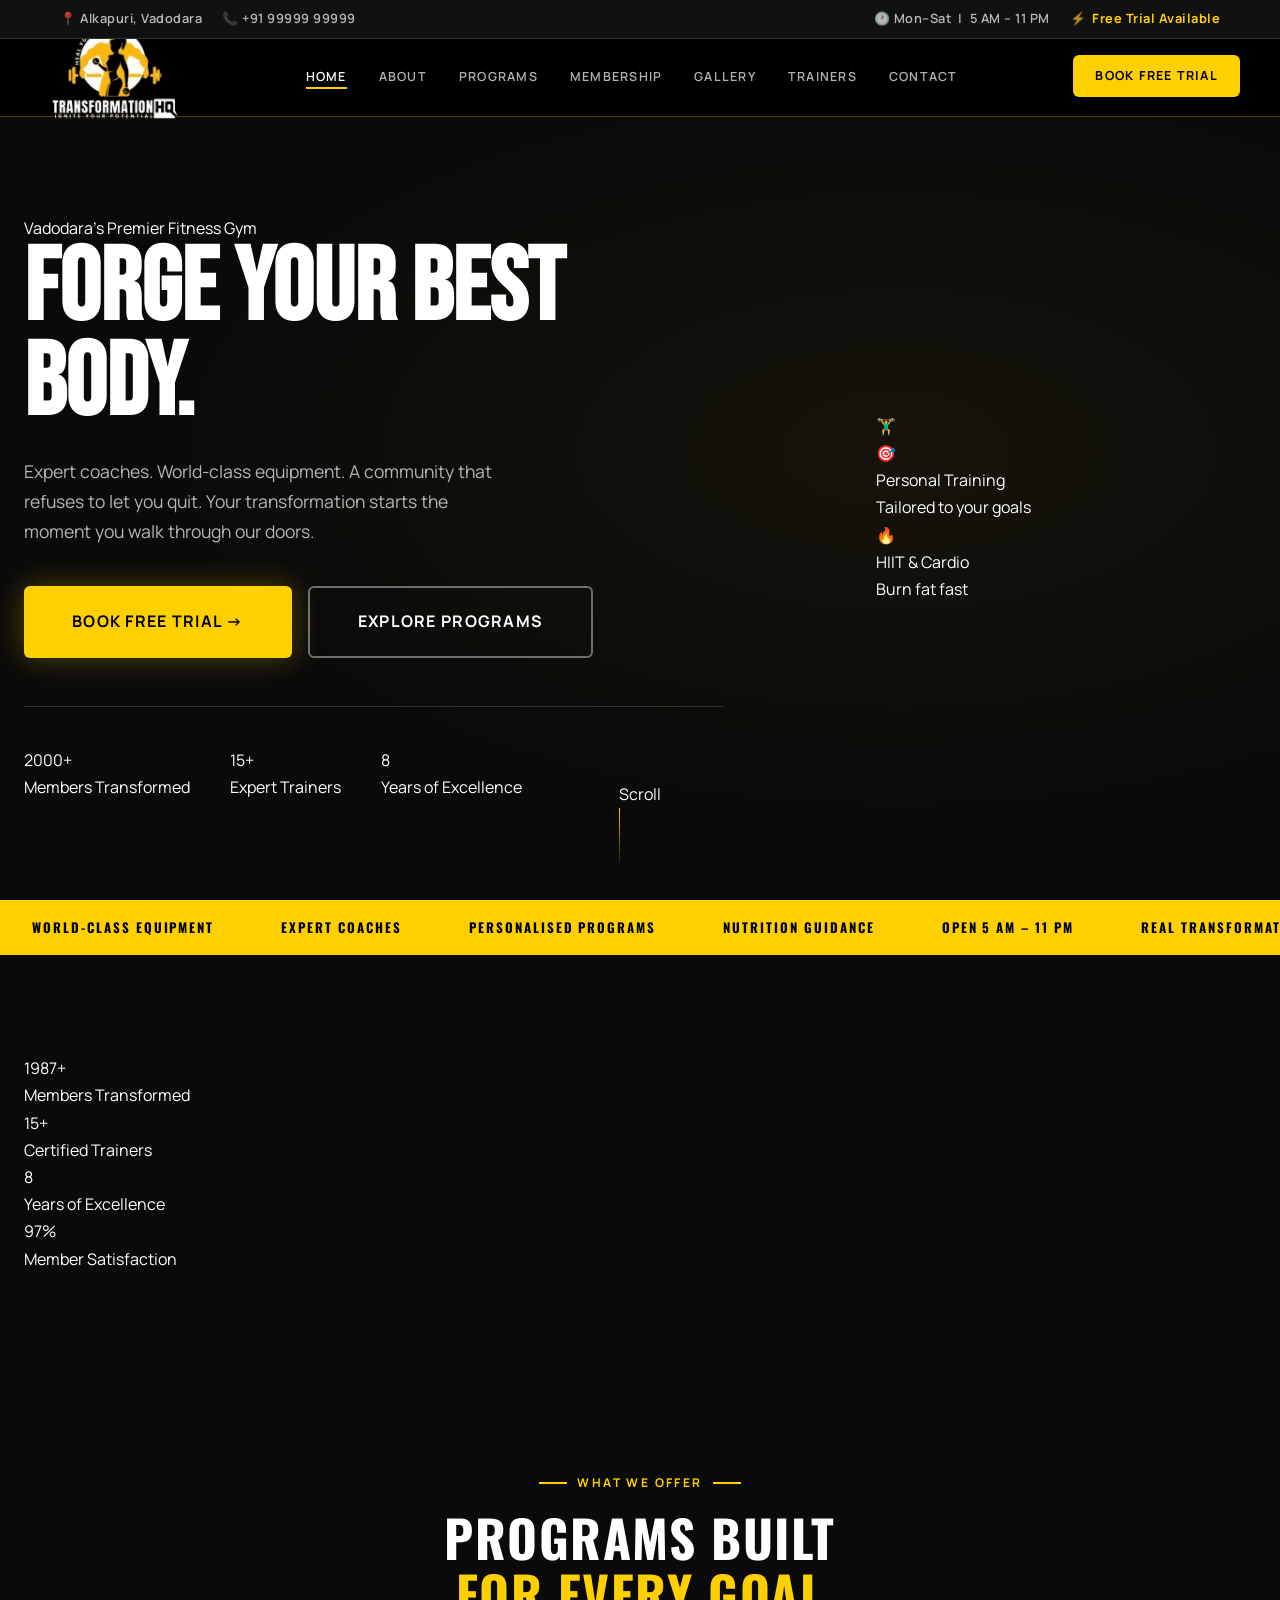
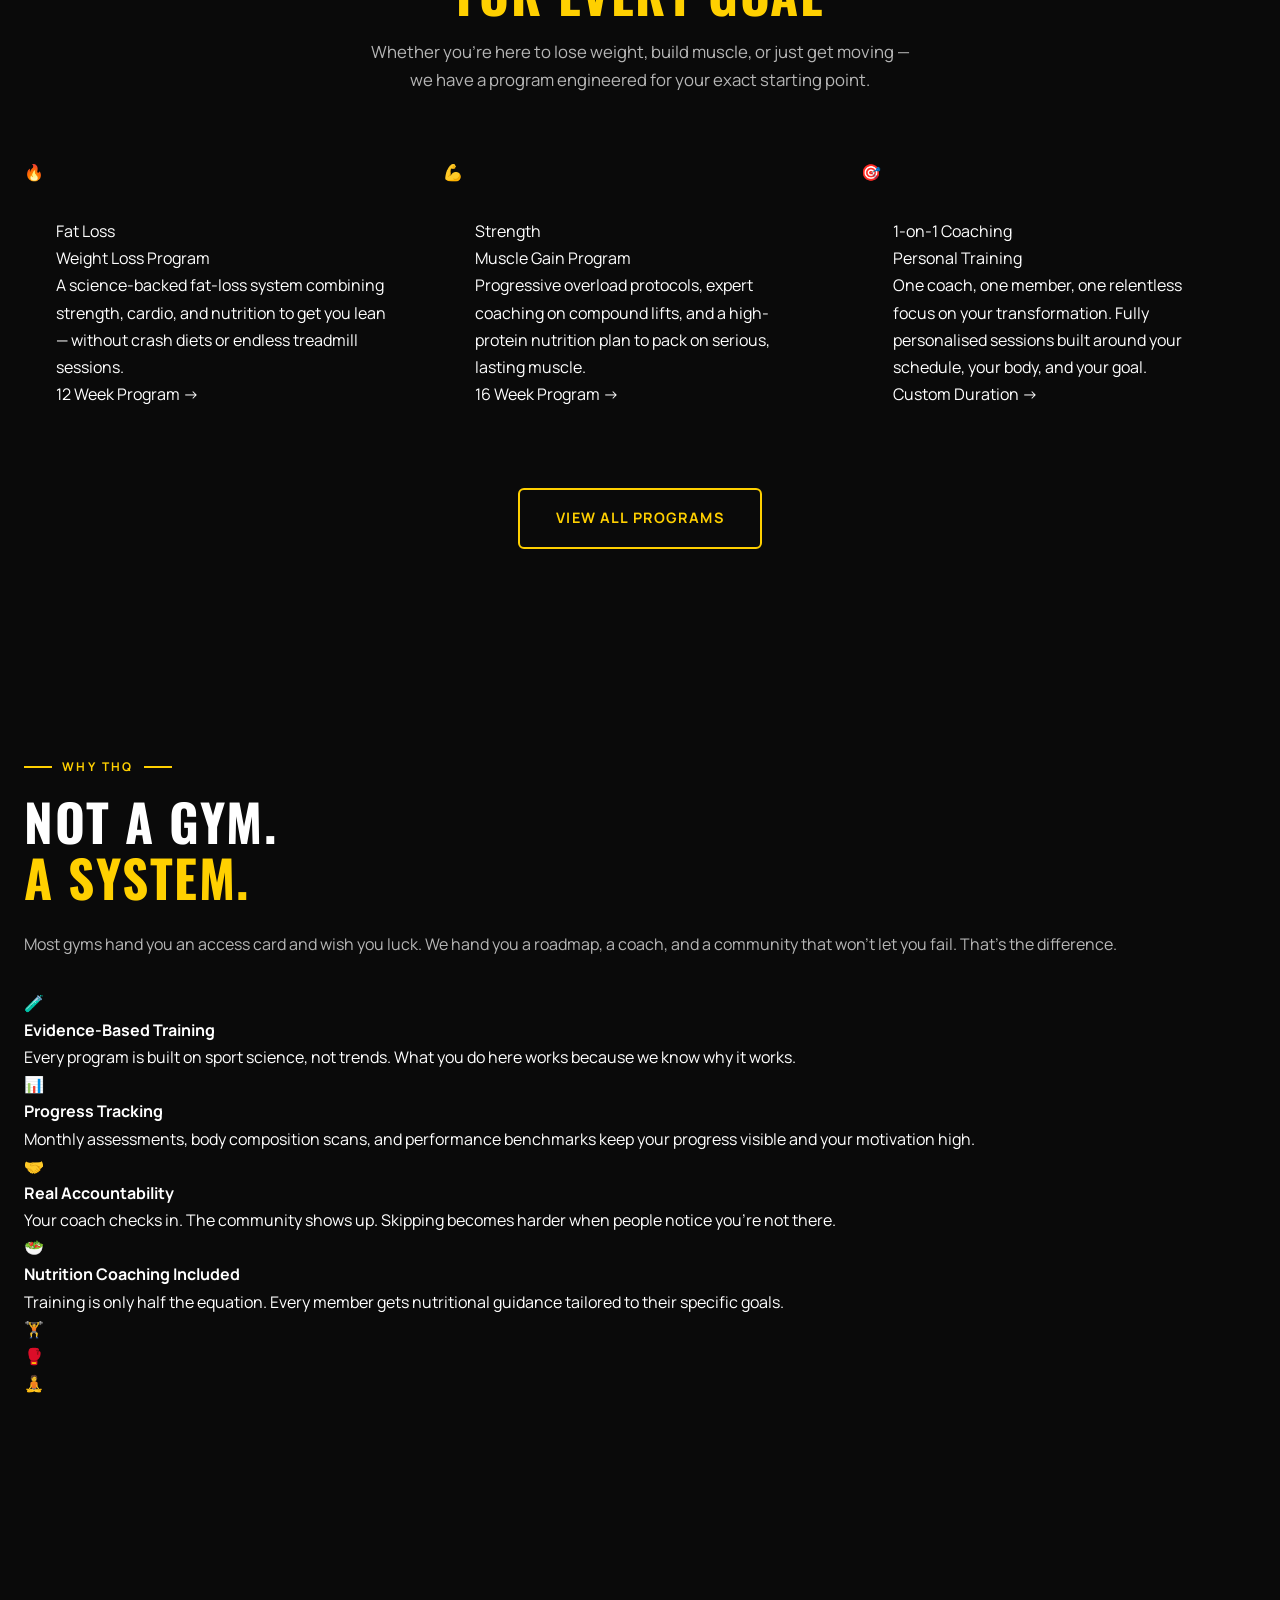
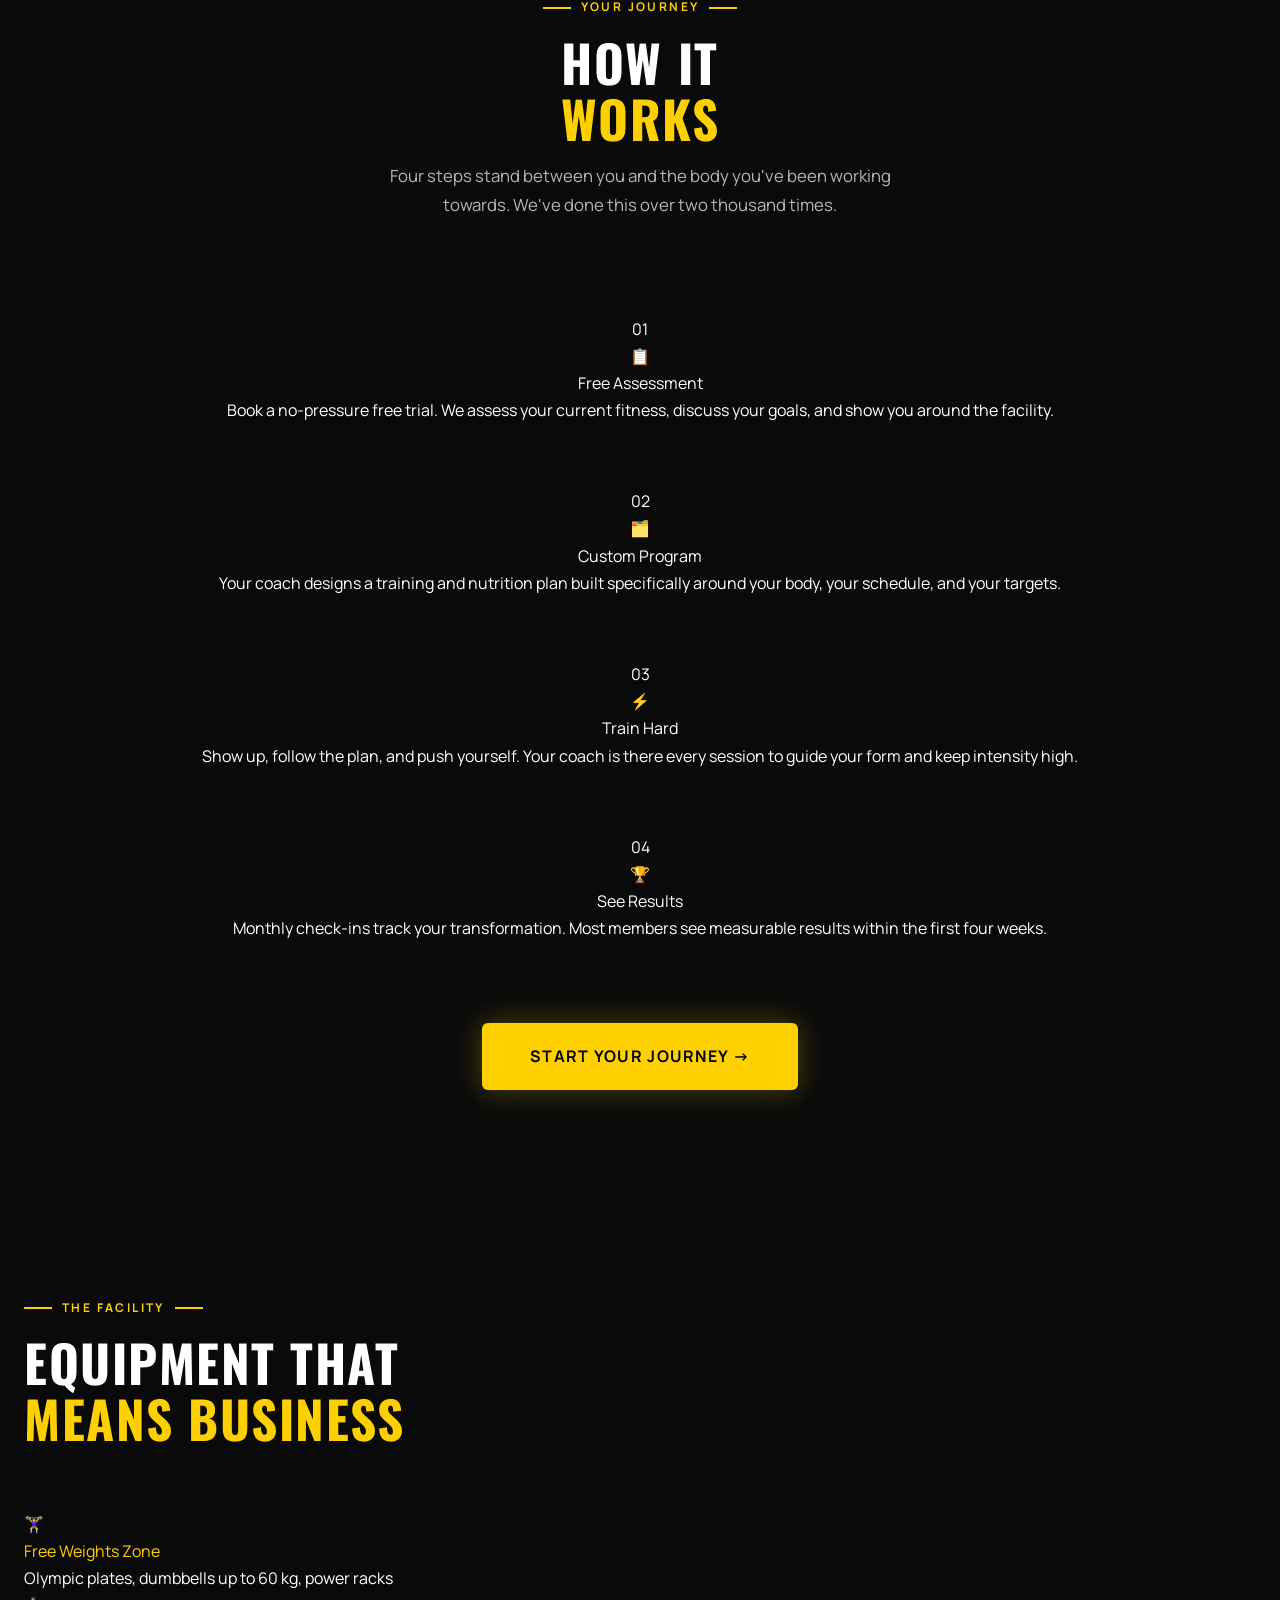
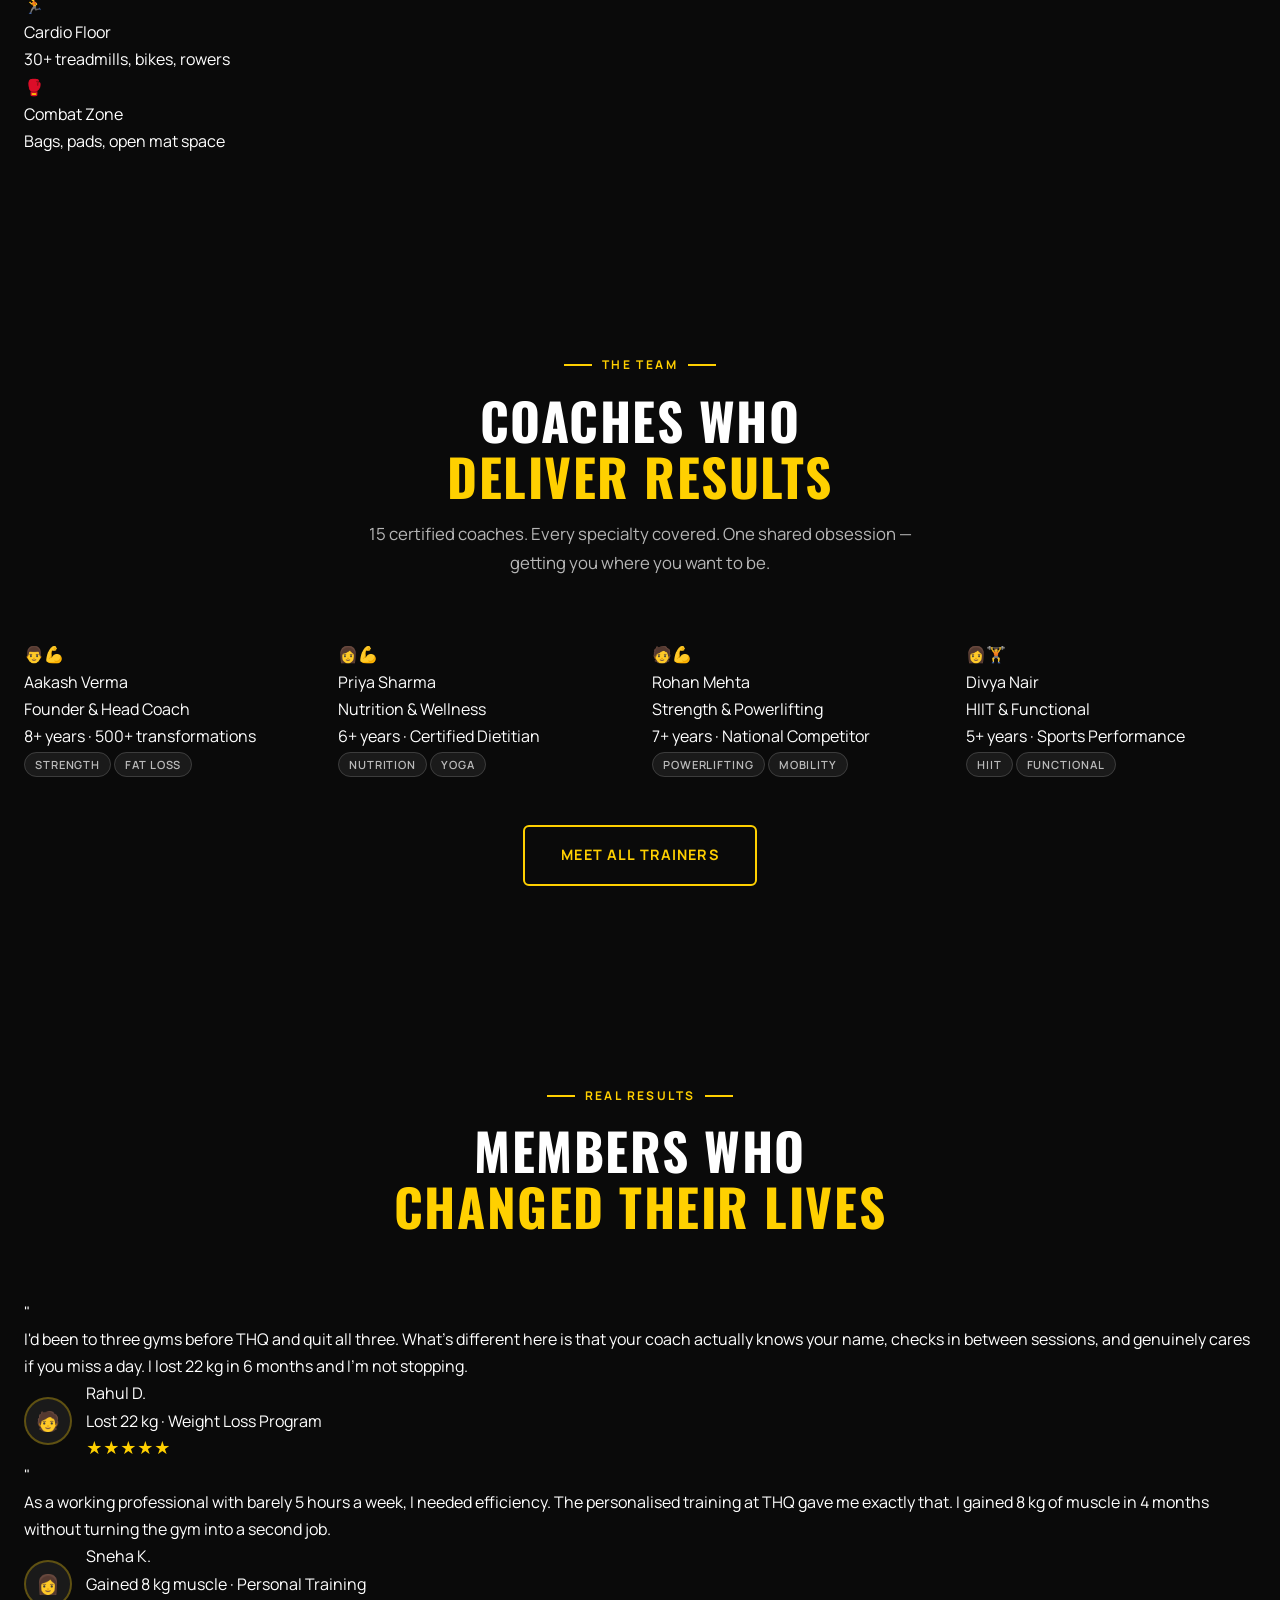
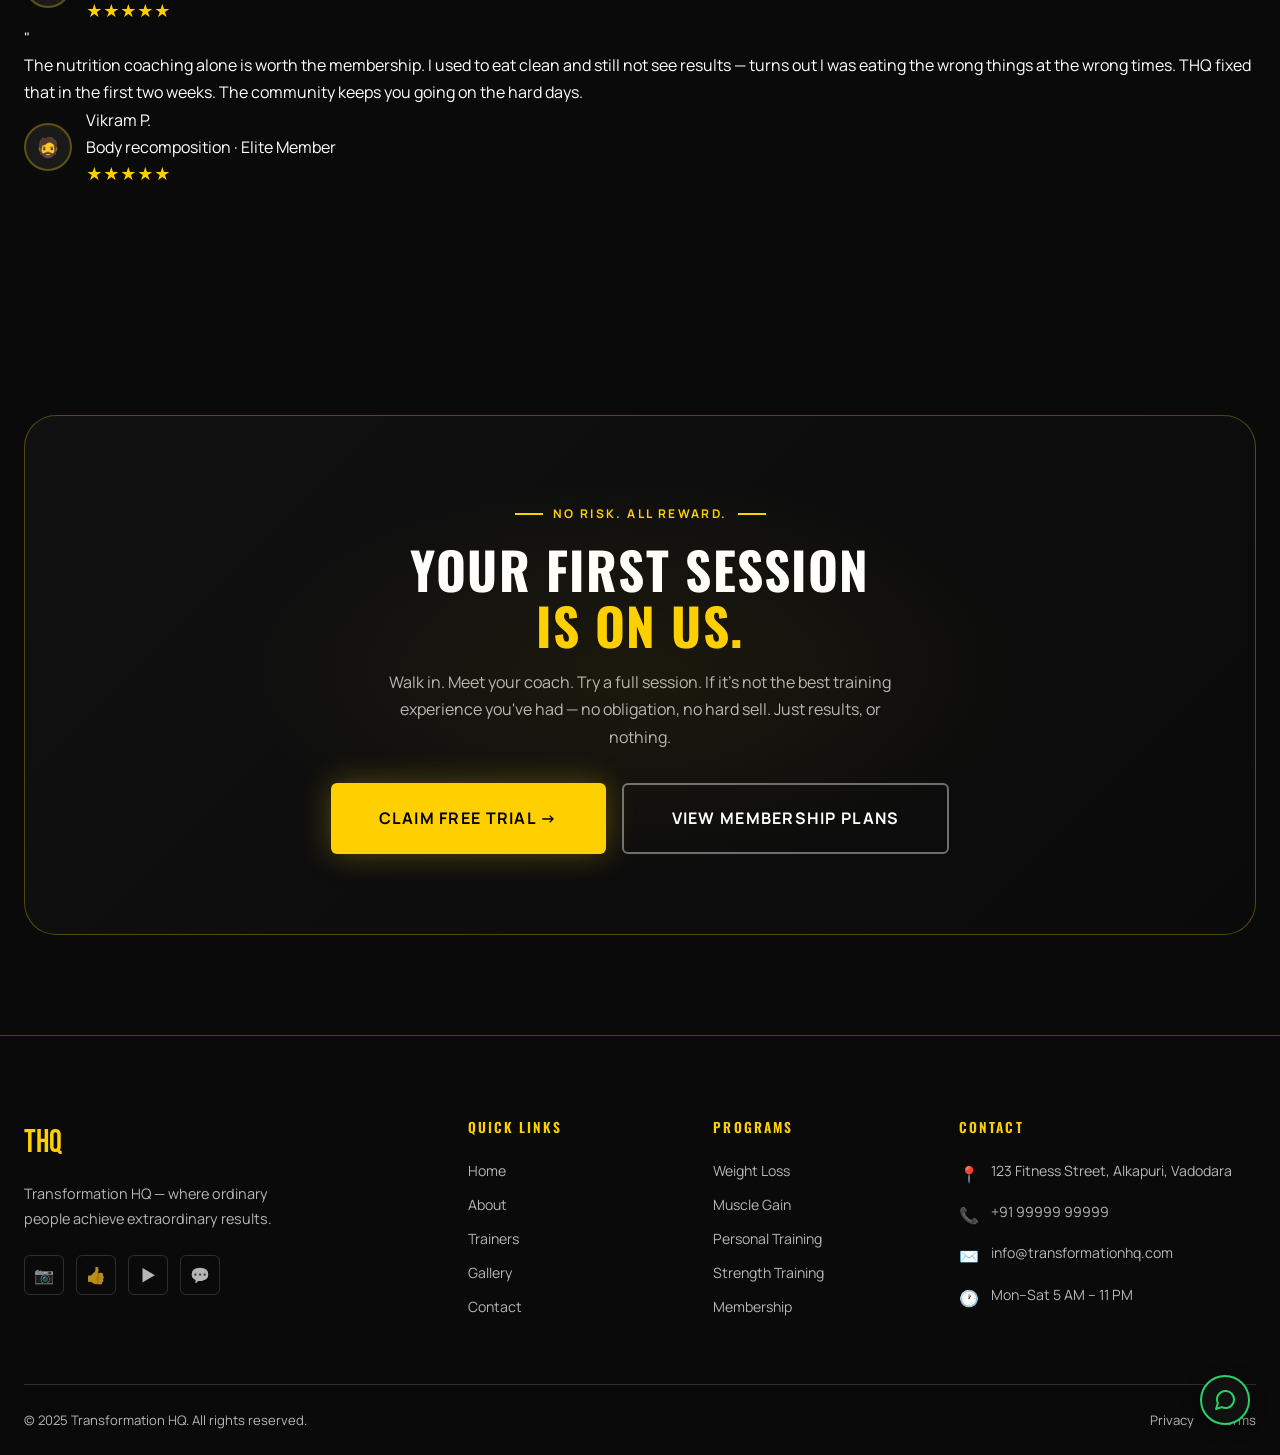
==== commit 2fdaf992: "Update index.html" ====
--- a/index.html
+++ b/index.html
@@ -1,3 +1,11 @@
+ <!-- ============================================================
+                        TRANSFORMATION HQ
+  ============================================================ -->
+
+  <!------------------------------------------------
+                      HOME PAGE
+  ------------------------------------------------->
+
 <!DOCTYPE html>
 <html lang="en">
 <head>
@@ -5,940 +13,9 @@
   <meta name="viewport" content="width=device-width, initial-scale=1.0" />
   <meta name="description" content="Transformation HQ — Vadodara's premier fitness gym. Expert coaching, world-class facilities, and a community that transforms lives. Book your free trial today." />
   <title>Transformation HQ | Vadodara's Premier Fitness Gym</title>
-  <link rel="icon" type="image/png" href="assets/logo.png">
+  <link rel="icon" type="image/png" href="assets/favicon1.png">
   <link rel="stylesheet" href="style.css" />
-  <style>
-
-    /* ============================================================
-       INDEX PAGE — HERO & SECTION STYLES
-    ============================================================ */
-
-    /* ---- Scroll Progress ---- */
-    #scroll-progress {
-      position: fixed;
-      top: 0;
-      left: 0;
-      height: 3px;
-      width: 0%;
-      background: var(--gold);
-      z-index: 9999;
-      transition: width 0.1s linear;
-    }
-
-    /* ---- Hero ---- */
-    .hero-section {
-      position: relative;
-      min-height: 100vh;
-      display: flex;
-      align-items: center;
-      overflow: hidden;
-      background: var(--black);
-      padding-top: var(--nav-height);
-    }
-
-    .hero-overlay {
-      position: absolute;
-      inset: 0;
-      background: radial-gradient(ellipse 80% 60% at 70% 50%, rgba(255,208,0,0.07) 0%, transparent 70%),
-                  radial-gradient(ellipse 50% 80% at 10% 80%, rgba(255,208,0,0.04) 0%, transparent 60%);
-      pointer-events: none;
-    }
-
-    .hero-grid-bg {
-      position: absolute;
-      inset: 0;
-      background-image:
-        linear-gradient(rgba(255,208,0,0.04) 1px, transparent 1px),
-        linear-gradient(90deg, rgba(255,208,0,0.04) 1px, transparent 1px);
-      background-size: 60px 60px;
-      pointer-events: none;
-      mask-image: radial-gradient(ellipse 80% 80% at center, black 30%, transparent 100%);
-      -webkit-mask-image: radial-gradient(ellipse 80% 80% at center, black 30%, transparent 100%);
-    }
-
-    .hero-container {
-      display: grid;
-      grid-template-columns: 1fr 1fr;
-      gap: 60px;
-      align-items: center;
-      position: relative;
-      z-index: 1;
-    }
-
-    .hero-badge {
-      display: inline-flex;
-      align-items: center;
-      gap: 8px;
-      background: rgba(255,208,0,0.1);
-      border: 1px solid var(--gold-border);
-      color: var(--gold);
-      font-family: var(--font-body);
-      font-size: 0.75rem;
-      font-weight: 700;
-      letter-spacing: 0.15em;
-      text-transform: uppercase;
-      padding: 8px 18px;
-      border-radius: 100px;
-      margin-bottom: 28px;
-    }
-
-    .hero-badge-dot {
-      width: 7px;
-      height: 7px;
-      border-radius: 50%;
-      background: var(--gold);
-      animation: pulse-dot 2s infinite;
-    }
-
-    @keyframes pulse-dot {
-      0%, 100% { opacity: 1; transform: scale(1); }
-      50%       { opacity: 0.5; transform: scale(0.7); }
-    }
-
-    .hero-headline {
-      font-family: var(--font-display);
-      font-size: clamp(3.8rem, 8vw, 7.5rem);
-      line-height: 0.93;
-      text-transform: uppercase;
-      letter-spacing: 0.02em;
-      margin-bottom: 28px;
-    }
-
-    .hero-headline .line-gold {
-      color: var(--gold);
-      display: block;
-    }
-
-    .hero-sub {
-      font-size: 1.1rem;
-      color: var(--white-muted);
-      max-width: 460px;
-      margin-bottom: 40px;
-      line-height: 1.75;
-    }
-
-    .hero-stats {
-      display: flex;
-      gap: 40px;
-      margin-top: 48px;
-      padding-top: 40px;
-      border-top: 1px solid var(--white-dim);
-      flex-wrap: wrap;
-    }
-
-    .hero-stat-number {
-      font-family: var(--font-display);
-      font-size: 2.2rem;
-      color: var(--gold);
-      line-height: 1;
-    }
-
-    .hero-stat-label {
-      font-size: 0.78rem;
-      color: var(--white-muted);
-      font-weight: 600;
-      letter-spacing: 0.06em;
-      text-transform: uppercase;
-      margin-top: 4px;
-    }
-
-    /* Hero Visual Side */
-    .hero-visual {
-      display: flex;
-      flex-direction: column;
-      gap: 16px;
-      position: relative;
-    }
-
-    .hero-visual-main {
-      background: var(--black-card);
-      border: 1px solid var(--gold-border);
-      border-radius: var(--radius-lg);
-      height: 340px;
-      display: flex;
-      align-items: center;
-      justify-content: center;
-      font-size: 6rem;
-      position: relative;
-      overflow: hidden;
-    }
-
-    .hero-visual-main::before {
-      content: '';
-      position: absolute;
-      inset: 0;
-      background: radial-gradient(ellipse at center, rgba(255,208,0,0.06) 0%, transparent 70%);
-    }
-
-    .hero-visual-row {
-      display: grid;
-      grid-template-columns: 1fr 1fr;
-      gap: 16px;
-    }
-
-    .hero-mini-card {
-      background: var(--black-card);
-      border: 1px solid rgba(255,255,255,0.07);
-      border-radius: var(--radius-md);
-      padding: 20px;
-      display: flex;
-      align-items: center;
-      gap: 14px;
-      transition: var(--transition);
-    }
-
-    .hero-mini-card:hover {
-      border-color: var(--gold-border);
-      background: rgba(255,208,0,0.04);
-    }
-
-    .hero-mini-icon {
-      font-size: 1.6rem;
-      flex-shrink: 0;
-    }
-
-    .hero-mini-label {
-      font-family: var(--font-heading);
-      font-size: 0.85rem;
-      font-weight: 600;
-      text-transform: uppercase;
-      letter-spacing: 0.05em;
-      line-height: 1.3;
-    }
-
-    .hero-mini-sub {
-      font-size: 0.72rem;
-      color: var(--white-muted);
-      margin-top: 2px;
-    }
-
-    /* Hero Scroll Indicator */
-    .hero-scroll {
-      position: absolute;
-      bottom: 36px;
-      left: 50%;
-      transform: translateX(-50%);
-      z-index: 2;
-      display: flex;
-      flex-direction: column;
-      align-items: center;
-      gap: 8px;
-      opacity: 0.5;
-    }
-
-    .hero-scroll span {
-      font-size: 0.65rem;
-      letter-spacing: 0.15em;
-      text-transform: uppercase;
-      color: var(--white-muted);
-      font-weight: 600;
-    }
-
-    .scroll-line {
-      width: 1px;
-      height: 48px;
-      background: linear-gradient(to bottom, var(--gold), transparent);
-      animation: scroll-line 2s infinite;
-    }
-
-    @keyframes scroll-line {
-      0%   { transform: scaleY(0); transform-origin: top; opacity: 1; }
-      50%  { transform: scaleY(1); transform-origin: top; opacity: 1; }
-      51%  { transform: scaleY(1); transform-origin: bottom; }
-      100% { transform: scaleY(0); transform-origin: bottom; opacity: 0; }
-    }
-
-    /* ---- Ticker ---- */
-    .ticker-wrap {
-      overflow: hidden;
-      white-space: nowrap;
-      background: var(--gold);
-      padding: 14px 0;
-      display: flex;
-    }
-
-    .ticker-inner {
-      display: inline-flex;
-      gap: 0;
-      animation: ticker-scroll 28s linear infinite;
-    }
-
-    .ticker-item {
-      display: inline-flex;
-      align-items: center;
-      gap: 20px;
-      font-family: var(--font-heading);
-      font-size: 0.78rem;
-      font-weight: 700;
-      letter-spacing: 0.14em;
-      text-transform: uppercase;
-      color: var(--black);
-      padding: 0 32px;
-    }
-
-    .ticker-sep {
-      width: 5px;
-      height: 5px;
-      background: rgba(0,0,0,0.35);
-      border-radius: 50%;
-      display: inline-block;
-      flex-shrink: 0;
-    }
-
-    @keyframes ticker-scroll {
-      from { transform: translateX(0); }
-      to   { transform: translateX(-50%); }
-    }
-
-    .ticker-wrap:hover .ticker-inner {
-      animation-play-state: paused;
-    }
-
-    /* ---- Programs Section ---- */
-    .program-card-home {
-      background: var(--black-card);
-      border: 1px solid rgba(255,255,255,0.06);
-      border-radius: var(--radius-md);
-      overflow: hidden;
-      transition: var(--transition);
-      display: flex;
-      flex-direction: column;
-    }
-
-    .program-card-home:hover {
-      border-color: var(--gold-border);
-      transform: translateY(-6px);
-      box-shadow: var(--shadow-gold);
-    }
-
-    .program-thumb {
-      height: 200px;
-      display: flex;
-      align-items: center;
-      justify-content: center;
-      font-size: 4rem;
-      background: linear-gradient(135deg, var(--black-mid) 0%, var(--black-card) 100%);
-      position: relative;
-    }
-
-    .program-thumb::after {
-      content: '';
-      position: absolute;
-      bottom: 0;
-      left: 0;
-      right: 0;
-      height: 60px;
-      background: linear-gradient(to top, var(--black-card), transparent);
-    }
-
-    .program-body {
-      padding: 24px;
-      flex: 1;
-      display: flex;
-      flex-direction: column;
-    }
-
-    .program-tag {
-      font-size: 0.7rem;
-      font-weight: 700;
-      letter-spacing: 0.12em;
-      text-transform: uppercase;
-      color: var(--gold);
-      margin-bottom: 10px;
-    }
-
-    .program-title-home {
-      font-family: var(--font-heading);
-      font-size: 1.25rem;
-      font-weight: 700;
-      text-transform: uppercase;
-      letter-spacing: 0.04em;
-      margin-bottom: 10px;
-      line-height: 1.2;
-    }
-
-    .program-desc {
-      font-size: 0.88rem;
-      color: var(--white-muted);
-      line-height: 1.65;
-      flex: 1;
-    }
-
-    .program-footer {
-      display: flex;
-      align-items: center;
-      justify-content: space-between;
-      margin-top: 20px;
-      padding-top: 16px;
-      border-top: 1px solid rgba(255,255,255,0.06);
-    }
-
-    .program-meta {
-      font-size: 0.78rem;
-      color: var(--white-muted);
-    }
-
-    .program-arrow {
-      width: 36px;
-      height: 36px;
-      border-radius: 50%;
-      border: 1px solid var(--gold-border);
-      color: var(--gold);
-      display: flex;
-      align-items: center;
-      justify-content: center;
-      font-size: 1rem;
-      transition: var(--transition);
-    }
-
-    .program-card-home:hover .program-arrow {
-      background: var(--gold);
-      color: var(--black);
-    }
-
-    /* ---- Why THQ ---- */
-    .why-grid {
-      display: grid;
-      grid-template-columns: 1fr 1fr;
-      gap: 80px;
-      align-items: center;
-    }
-
-    .why-feature-list {
-      display: flex;
-      flex-direction: column;
-      gap: 24px;
-      margin-top: 40px;
-    }
-
-    .why-feature {
-      display: flex;
-      gap: 20px;
-      align-items: flex-start;
-    }
-
-    .why-feature-icon {
-      width: 52px;
-      height: 52px;
-      border-radius: var(--radius-sm);
-      background: var(--gold-glow);
-      border: 1px solid var(--gold-border);
-      display: flex;
-      align-items: center;
-      justify-content: center;
-      font-size: 1.4rem;
-      flex-shrink: 0;
-    }
-
-    .why-feature-text h4 {
-      font-family: var(--font-heading);
-      font-size: 1rem;
-      font-weight: 700;
-      text-transform: uppercase;
-      letter-spacing: 0.06em;
-      margin-bottom: 6px;
-    }
-
-    .why-feature-text p {
-      font-size: 0.88rem;
-      color: var(--white-muted);
-      line-height: 1.65;
-    }
-
-    .why-visual {
-      display: grid;
-      grid-template-columns: 1fr 1fr;
-      grid-template-rows: auto auto;
-      gap: 16px;
-    }
-
-    .why-img-block {
-      background: var(--black-card);
-      border: 1px solid rgba(255,255,255,0.06);
-      border-radius: var(--radius-md);
-      display: flex;
-      align-items: center;
-      justify-content: center;
-      font-size: 3rem;
-      transition: var(--transition);
-    }
-
-    .why-img-block:hover {
-      border-color: var(--gold-border);
-    }
-
-    .why-img-block.tall {
-      grid-row: span 2;
-      min-height: 320px;
-    }
-
-    .why-img-block.short {
-      min-height: 150px;
-    }
-
-    /* ---- Trainers Preview ---- */
-    .trainer-card-home {
-      background: var(--black-card);
-      border: 1px solid rgba(255,255,255,0.06);
-      border-radius: var(--radius-md);
-      overflow: hidden;
-      transition: var(--transition);
-    }
-
-    .trainer-card-home:hover {
-      border-color: var(--gold-border);
-      transform: translateY(-5px);
-      box-shadow: var(--shadow-card);
-    }
-
-    .trainer-photo-home {
-      height: 220px;
-      background: var(--black-mid);
-      display: flex;
-      align-items: center;
-      justify-content: center;
-      font-size: 5rem;
-      position: relative;
-    }
-
-    .trainer-photo-home::after {
-      content: '';
-      position: absolute;
-      bottom: 0;
-      left: 0;
-      right: 0;
-      height: 80px;
-      background: linear-gradient(to top, var(--black-card), transparent);
-    }
-
-    .trainer-info-home {
-      padding: 20px;
-    }
-
-    .trainer-name-home {
-      font-family: var(--font-heading);
-      font-size: 1.1rem;
-      font-weight: 700;
-      text-transform: uppercase;
-      letter-spacing: 0.05em;
-      margin-bottom: 4px;
-    }
-
-    .trainer-spec-home {
-      font-size: 0.8rem;
-      color: var(--gold);
-      font-weight: 600;
-      letter-spacing: 0.08em;
-      text-transform: uppercase;
-      margin-bottom: 10px;
-    }
-
-    .trainer-exp {
-      font-size: 0.78rem;
-      color: var(--white-muted);
-    }
-
-    .trainer-tags-home {
-      display: flex;
-      flex-wrap: wrap;
-      gap: 6px;
-      margin-top: 12px;
-    }
-
-    /* ---- Testimonials ---- */
-    .testimonials-wrap {
-      position: relative;
-    }
-
-    .testimonial-slider {
-      position: relative;
-      min-height: 280px;
-    }
-
-    .testimonial-slide {
-      display: none;
-      animation: fade-in 0.5s ease;
-    }
-
-    .testimonial-slide.active {
-      display: block;
-    }
-
-    @keyframes fade-in {
-      from { opacity: 0; transform: translateY(12px); }
-      to   { opacity: 1; transform: translateY(0); }
-    }
-
-    .testimonial-card-home {
-      background: var(--black-card);
-      border: 1px solid var(--gold-border);
-      border-radius: var(--radius-lg);
-      padding: 48px;
-      max-width: 820px;
-      margin: 0 auto;
-      position: relative;
-    }
-
-    .testimonial-quote-mark {
-      font-family: var(--font-display);
-      font-size: 8rem;
-      color: var(--gold);
-      opacity: 0.12;
-      line-height: 0.6;
-      position: absolute;
-      top: 28px;
-      left: 36px;
-      user-select: none;
-    }
-
-    .testimonial-text {
-      font-size: 1.15rem;
-      line-height: 1.75;
-      color: var(--white);
-      font-style: italic;
-      margin-bottom: 28px;
-      position: relative;
-    }
-
-    .testimonial-author {
-      display: flex;
-      align-items: center;
-      gap: 16px;
-    }
-
-    .testimonial-avatar {
-      width: 52px;
-      height: 52px;
-      border-radius: 50%;
-      background: var(--gold-glow);
-      border: 2px solid var(--gold-border);
-      display: flex;
-      align-items: center;
-      justify-content: center;
-      font-size: 1.5rem;
-    }
-
-    .testimonial-author-name {
-      font-family: var(--font-heading);
-      font-size: 1rem;
-      font-weight: 700;
-      text-transform: uppercase;
-      letter-spacing: 0.05em;
-    }
-
-    .testimonial-author-meta {
-      font-size: 0.8rem;
-      color: var(--white-muted);
-      margin-top: 2px;
-    }
-
-    .stars {
-      color: var(--gold);
-      font-size: 0.9rem;
-      letter-spacing: 2px;
-      margin-top: 4px;
-    }
-
-    .slider-controls {
-      display: flex;
-      align-items: center;
-      justify-content: center;
-      gap: 12px;
-      margin-top: 32px;
-    }
-
-    .slider-dot {
-      width: 8px;
-      height: 8px;
-      border-radius: 50%;
-      background: rgba(255,255,255,0.2);
-      border: none;
-      cursor: pointer;
-      transition: var(--transition);
-      padding: 0;
-    }
-
-    .slider-dot.active {
-      background: var(--gold);
-      width: 28px;
-      border-radius: 4px;
-    }
-
-    /* ---- CTA Banner ---- */
-    .cta-section {
-      background: linear-gradient(135deg, rgba(255,208,0,0.1) 0%, rgba(255,208,0,0.03) 60%, transparent 100%);
-      border: 1px solid var(--gold-border);
-      border-radius: var(--radius-xl);
-      padding: 80px 60px;
-      text-align: center;
-      position: relative;
-      overflow: hidden;
-    }
-
-    .cta-section::before {
-      content: '';
-      position: absolute;
-      top: -60px;
-      right: -60px;
-      width: 300px;
-      height: 300px;
-      background: radial-gradient(circle, rgba(255,208,0,0.1) 0%, transparent 70%);
-      pointer-events: none;
-    }
-
-    .cta-section::after {
-      content: '';
-      position: absolute;
-      bottom: -60px;
-      left: -60px;
-      width: 240px;
-      height: 240px;
-      background: radial-gradient(circle, rgba(255,208,0,0.06) 0%, transparent 70%);
-      pointer-events: none;
-    }
-
-    /* ---- Stats Bar ---- */
-    .stats-bar-home {
-      display: grid;
-      grid-template-columns: repeat(4, 1fr);
-      gap: 0;
-      border: 1px solid rgba(255,255,255,0.06);
-      border-radius: var(--radius-lg);
-      overflow: hidden;
-      background: var(--black-card);
-    }
-
-    .stat-item-home {
-      padding: 40px 32px;
-      text-align: center;
-      border-right: 1px solid rgba(255,255,255,0.06);
-      transition: var(--transition);
-    }
-
-    .stat-item-home:last-child {
-      border-right: none;
-    }
-
-    .stat-item-home:hover {
-      background: rgba(255,208,0,0.04);
-    }
-
-    .stat-num {
-      font-family: var(--font-display);
-      font-size: clamp(2.5rem, 4vw, 3.5rem);
-      color: var(--gold);
-      line-height: 1;
-      margin-bottom: 8px;
-    }
-
-    .stat-lbl {
-      font-size: 0.78rem;
-      color: var(--white-muted);
-      font-weight: 600;
-      letter-spacing: 0.08em;
-      text-transform: uppercase;
-    }
-
-    /* ---- Process / How It Works ---- */
-    .process-steps {
-      display: grid;
-      grid-template-columns: repeat(4, 1fr);
-      gap: 24px;
-      position: relative;
-    }
-
-    .process-step {
-      background: var(--black-card);
-      border: 1px solid rgba(255,255,255,0.06);
-      border-radius: var(--radius-md);
-      padding: 32px 24px;
-      position: relative;
-      transition: var(--transition);
-    }
-
-    .process-step:hover {
-      border-color: var(--gold-border);
-      transform: translateY(-4px);
-    }
-
-    .process-step-num {
-      font-family: var(--font-display);
-      font-size: 3.5rem;
-      color: rgba(255,208,0,0.12);
-      line-height: 1;
-      margin-bottom: 16px;
-    }
-
-    .process-step-icon {
-      font-size: 1.8rem;
-      margin-bottom: 16px;
-    }
-
-    .process-step-title {
-      font-family: var(--font-heading);
-      font-size: 1rem;
-      font-weight: 700;
-      text-transform: uppercase;
-      letter-spacing: 0.06em;
-      margin-bottom: 10px;
-      color: var(--white);
-    }
-
-    .process-step-desc {
-      font-size: 0.86rem;
-      color: var(--white-muted);
-      line-height: 1.65;
-    }
-
-    /* ---- Facility Highlights ---- */
-    .facility-grid-home {
-      display: grid;
-      grid-template-columns: 2fr 1fr;
-      grid-template-rows: 1fr 1fr;
-      gap: 16px;
-      height: 480px;
-    }
-
-    .facility-block {
-      background: var(--black-card);
-      border: 1px solid rgba(255,255,255,0.06);
-      border-radius: var(--radius-md);
-      display: flex;
-      align-items: flex-end;
-      padding: 24px;
-      font-size: 4rem;
-      position: relative;
-      overflow: hidden;
-      transition: var(--transition);
-    }
-
-    .facility-block:hover {
-      border-color: var(--gold-border);
-    }
-
-    .facility-block.main-block {
-      grid-row: span 2;
-      font-size: 6rem;
-      justify-content: center;
-    }
-
-    .facility-block-label {
-      position: absolute;
-      bottom: 20px;
-      left: 20px;
-      right: 20px;
-    }
-
-    .facility-block-title {
-      font-family: var(--font-heading);
-      font-size: 0.95rem;
-      font-weight: 700;
-      text-transform: uppercase;
-      letter-spacing: 0.06em;
-    }
-
-    .facility-block-sub {
-      font-size: 0.75rem;
-      color: var(--white-muted);
-      margin-top: 2px;
-    }
-
-    /* ---- Reveal Animations (page-level) ---- */
-    .reveal, .reveal-left, .reveal-right, .reveal-scale {
-      opacity: 0;
-      transition: opacity 0.7s ease, transform 0.7s ease;
-    }
-
-    .reveal          { transform: translateY(28px); }
-    .reveal-left     { transform: translateX(-36px); }
-    .reveal-right    { transform: translateX(36px); }
-    .reveal-scale    { transform: scale(0.94); }
-
-    .reveal.revealed,
-    .reveal-left.revealed,
-    .reveal-right.revealed,
-    .reveal-scale.revealed {
-      opacity: 1;
-      transform: none;
-    }
-
-    .delay-100 { transition-delay: 0.1s; }
-    .delay-200 { transition-delay: 0.2s; }
-    .delay-300 { transition-delay: 0.3s; }
-    .delay-400 { transition-delay: 0.4s; }
-
-    /* Hero initial reveal */
-    .hero-content > * {
-      animation: hero-fade 0.8s ease both;
-    }
-    .hero-content > *:nth-child(1) { animation-delay: 0.1s; }
-    .hero-content > *:nth-child(2) { animation-delay: 0.25s; }
-    .hero-content > *:nth-child(3) { animation-delay: 0.4s; }
-    .hero-content > *:nth-child(4) { animation-delay: 0.55s; }
-    .hero-content > *:nth-child(5) { animation-delay: 0.7s; }
-
-    @keyframes hero-fade {
-      from { opacity: 0; transform: translateY(24px); }
-      to   { opacity: 1; transform: translateY(0); }
-    }
-
-    .hero-visual {
-      animation: hero-fade 1s ease 0.3s both;
-    }
-
-    /* ---- Misc Utilities ---- */
-    .mb-16 { margin-bottom: 16px; }
-    .mb-24 { margin-bottom: 24px; }
-    .mb-32 { margin-bottom: 32px; }
-    .mt-48 { margin-top: 48px; }
-    .gold-divider {
-      width: 48px;
-      height: 3px;
-      background: var(--gold);
-      border-radius: 2px;
-    }
-    .icon-box {
-      font-size: 2rem;
-      margin-bottom: 16px;
-    }
-    .trainer-tag {
-      font-size: 0.7rem;
-      font-weight: 700;
-      letter-spacing: 0.08em;
-      text-transform: uppercase;
-      color: var(--gold);
-      background: rgba(255,208,0,0.1);
-      border: 1px solid var(--gold-border);
-      border-radius: var(--radius-sm);
-      padding: 3px 10px;
-    }
-
-    /* ---- Responsive ---- */
-    @media (max-width: 1024px) {
-      .hero-container    { grid-template-columns: 1fr; gap: 40px; }
-      .hero-visual       { display: none; }
-      .why-grid          { grid-template-columns: 1fr; gap: 40px; }
-      .process-steps     { grid-template-columns: repeat(2, 1fr); }
-      .stats-bar-home    { grid-template-columns: repeat(2, 1fr); }
-      .stat-item-home:nth-child(2) { border-right: none; }
-    }
-
-    @media (max-width: 768px) {
-      .hero-headline     { font-size: 3rem; }
-      .cta-section       { padding: 48px 24px; }
-      .process-steps     { grid-template-columns: 1fr; }
-      .facility-grid-home{ grid-template-columns: 1fr; height: auto; }
-      .facility-block.main-block { grid-row: auto; min-height: 200px; }
-      .stats-bar-home    { grid-template-columns: repeat(2, 1fr); }
-      .testimonial-card-home { padding: 32px 24px; }
-      .testimonial-quote-mark { display: none; }
-    }
-
-    @media (max-width: 480px) {
-      .stats-bar-home    { grid-template-columns: 1fr 1fr; }
-    }
-
-  </style>
+
 </head>
 <body>
 
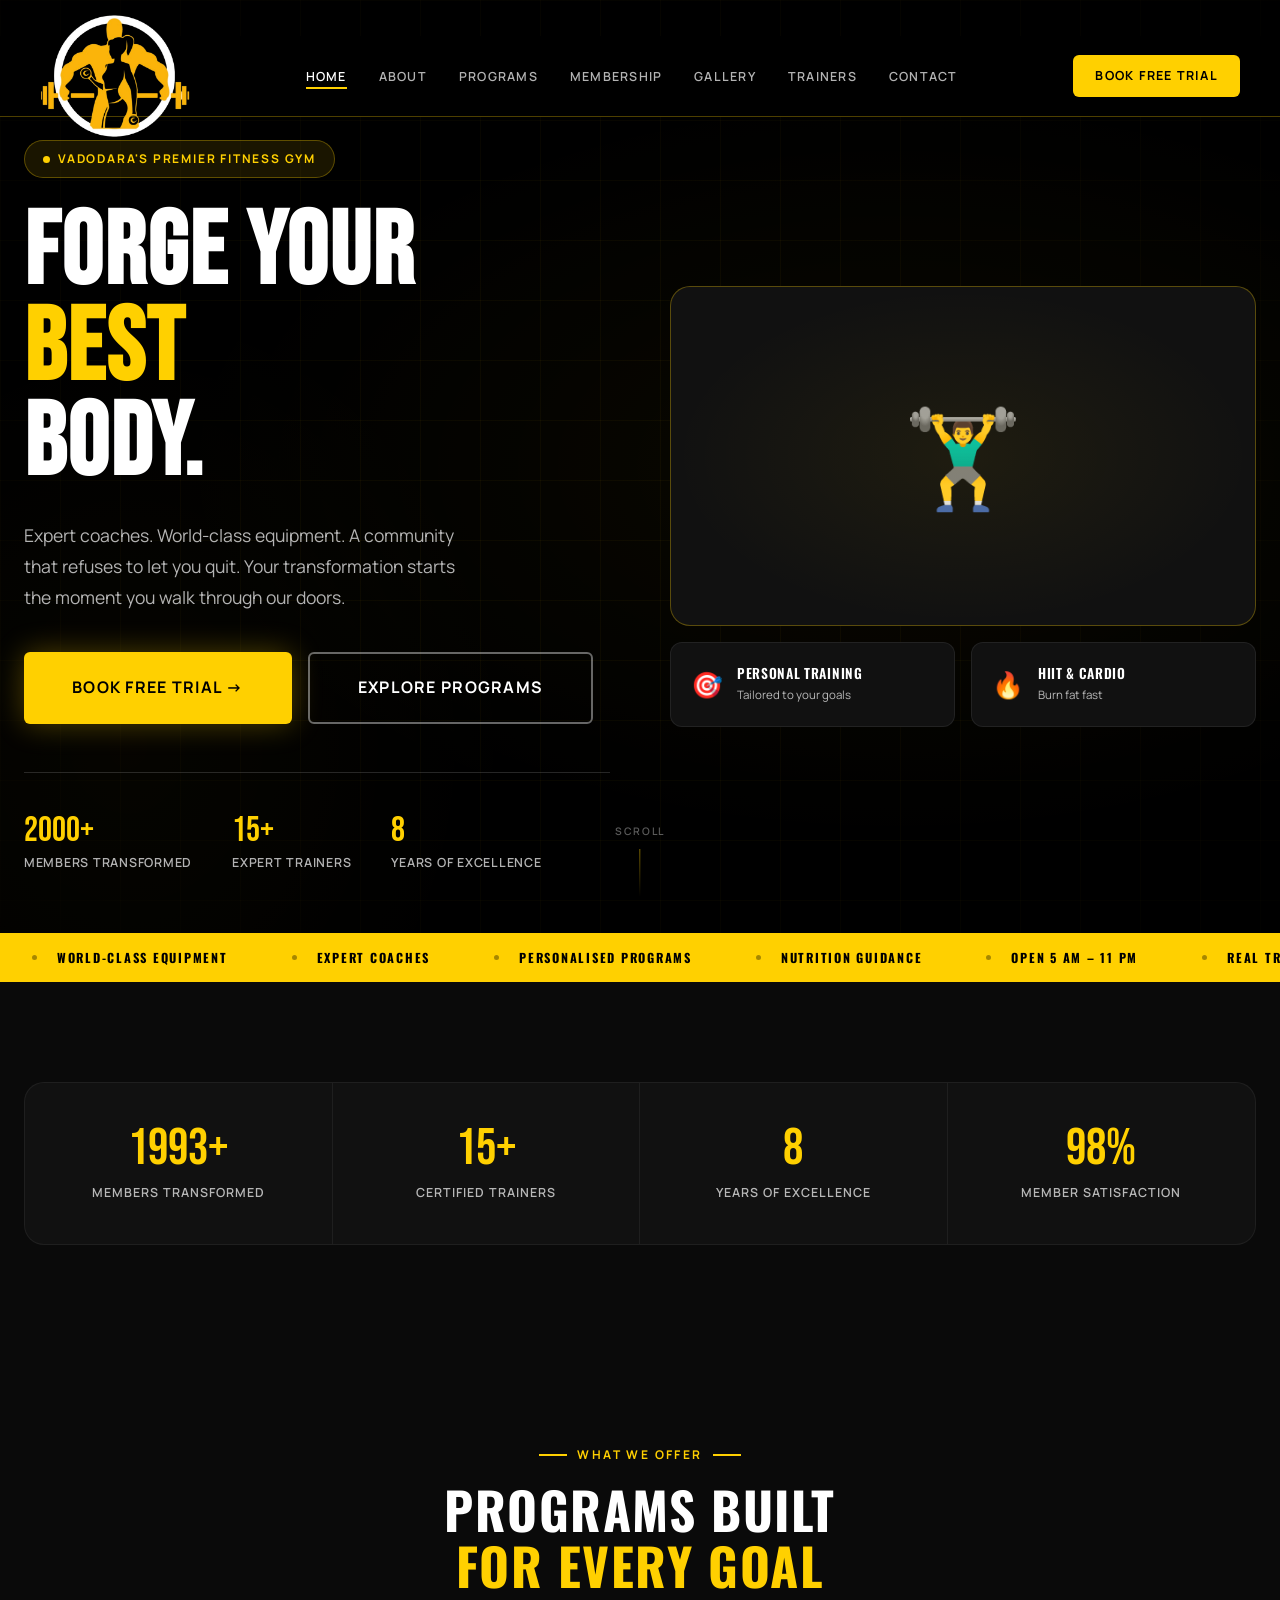
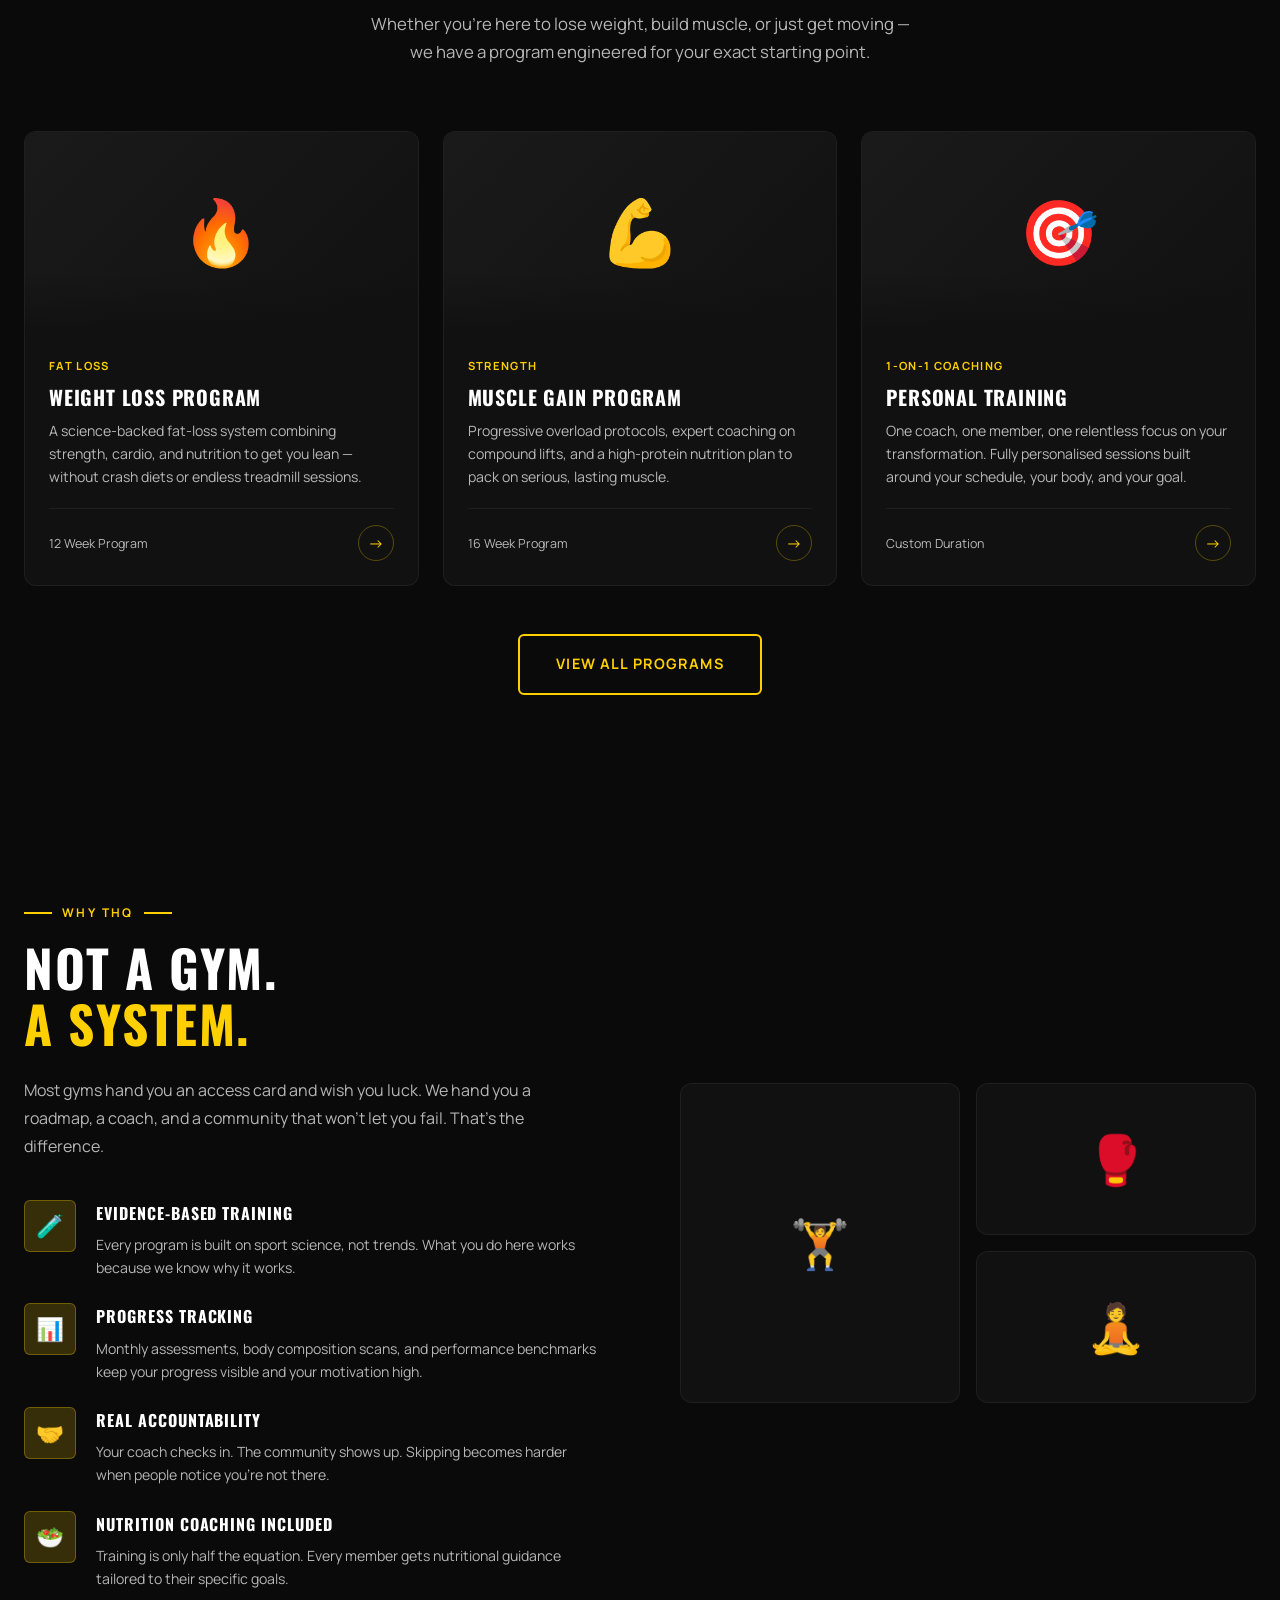
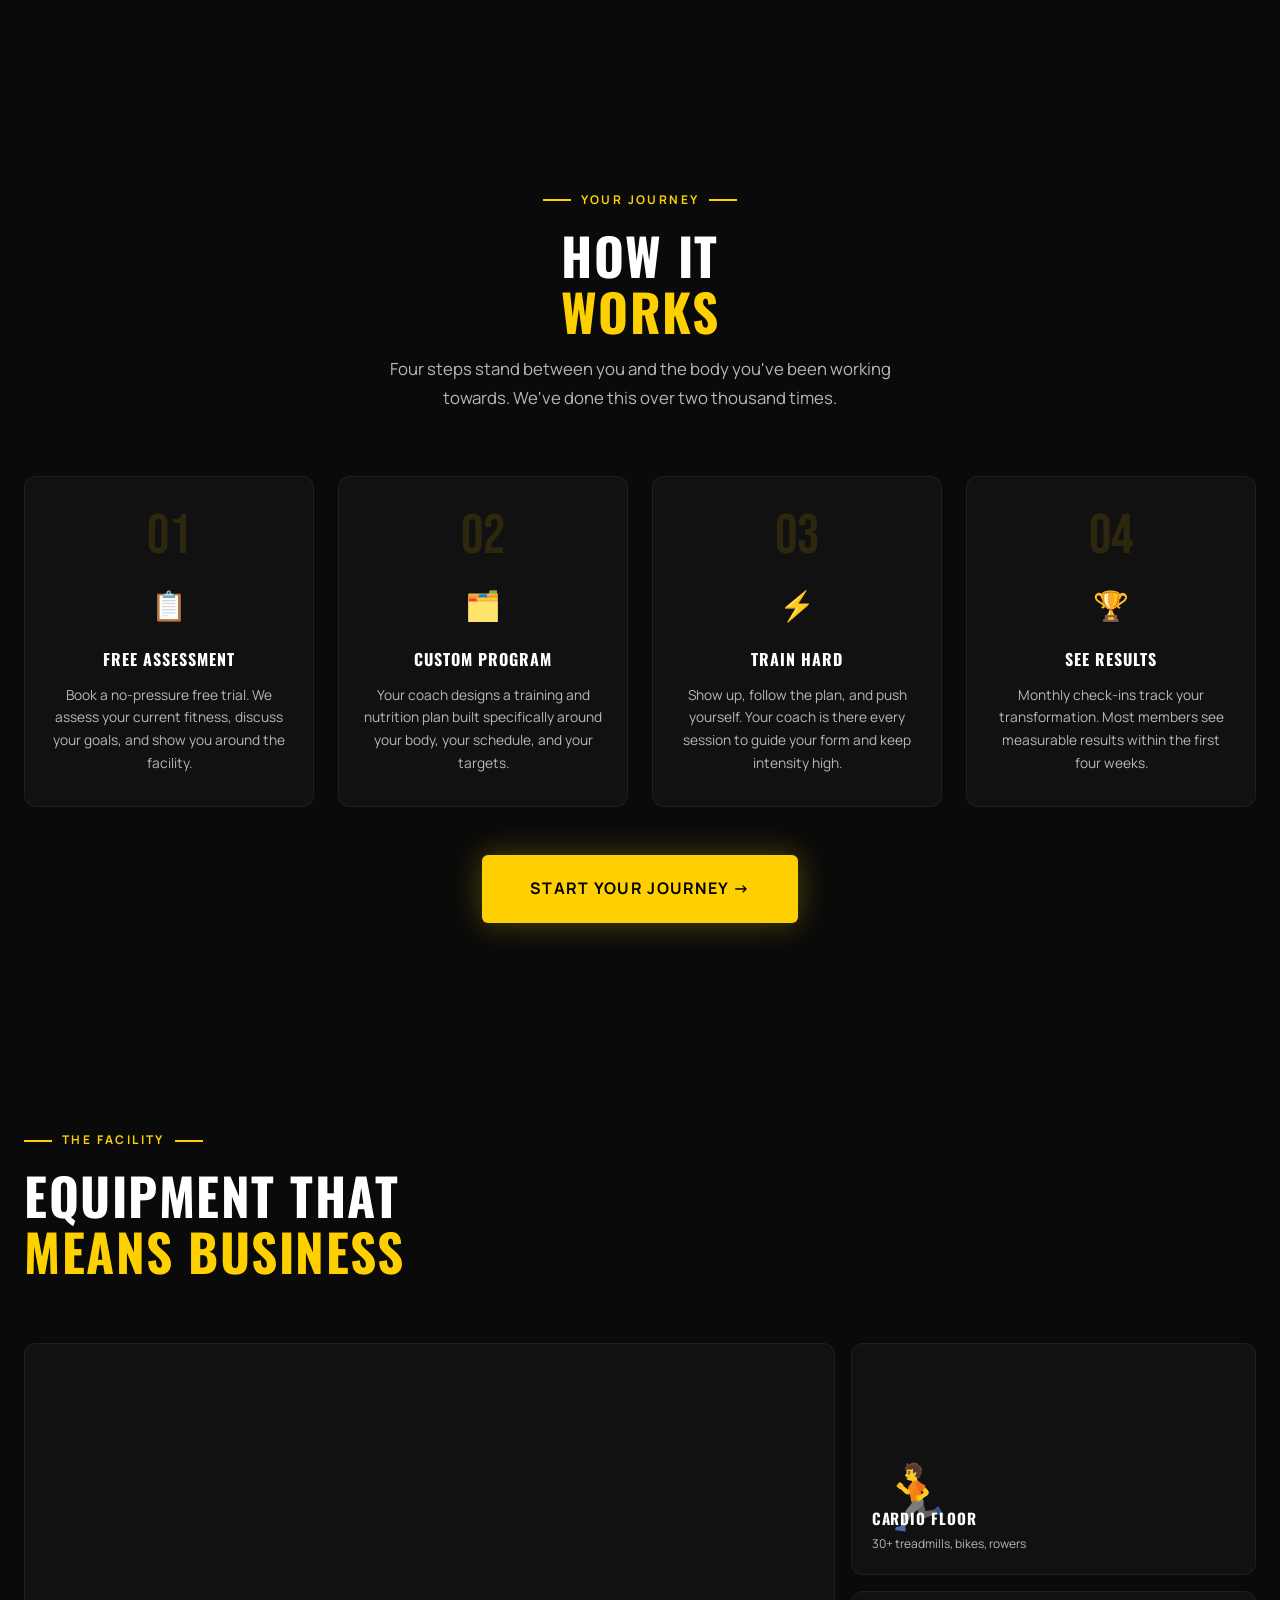
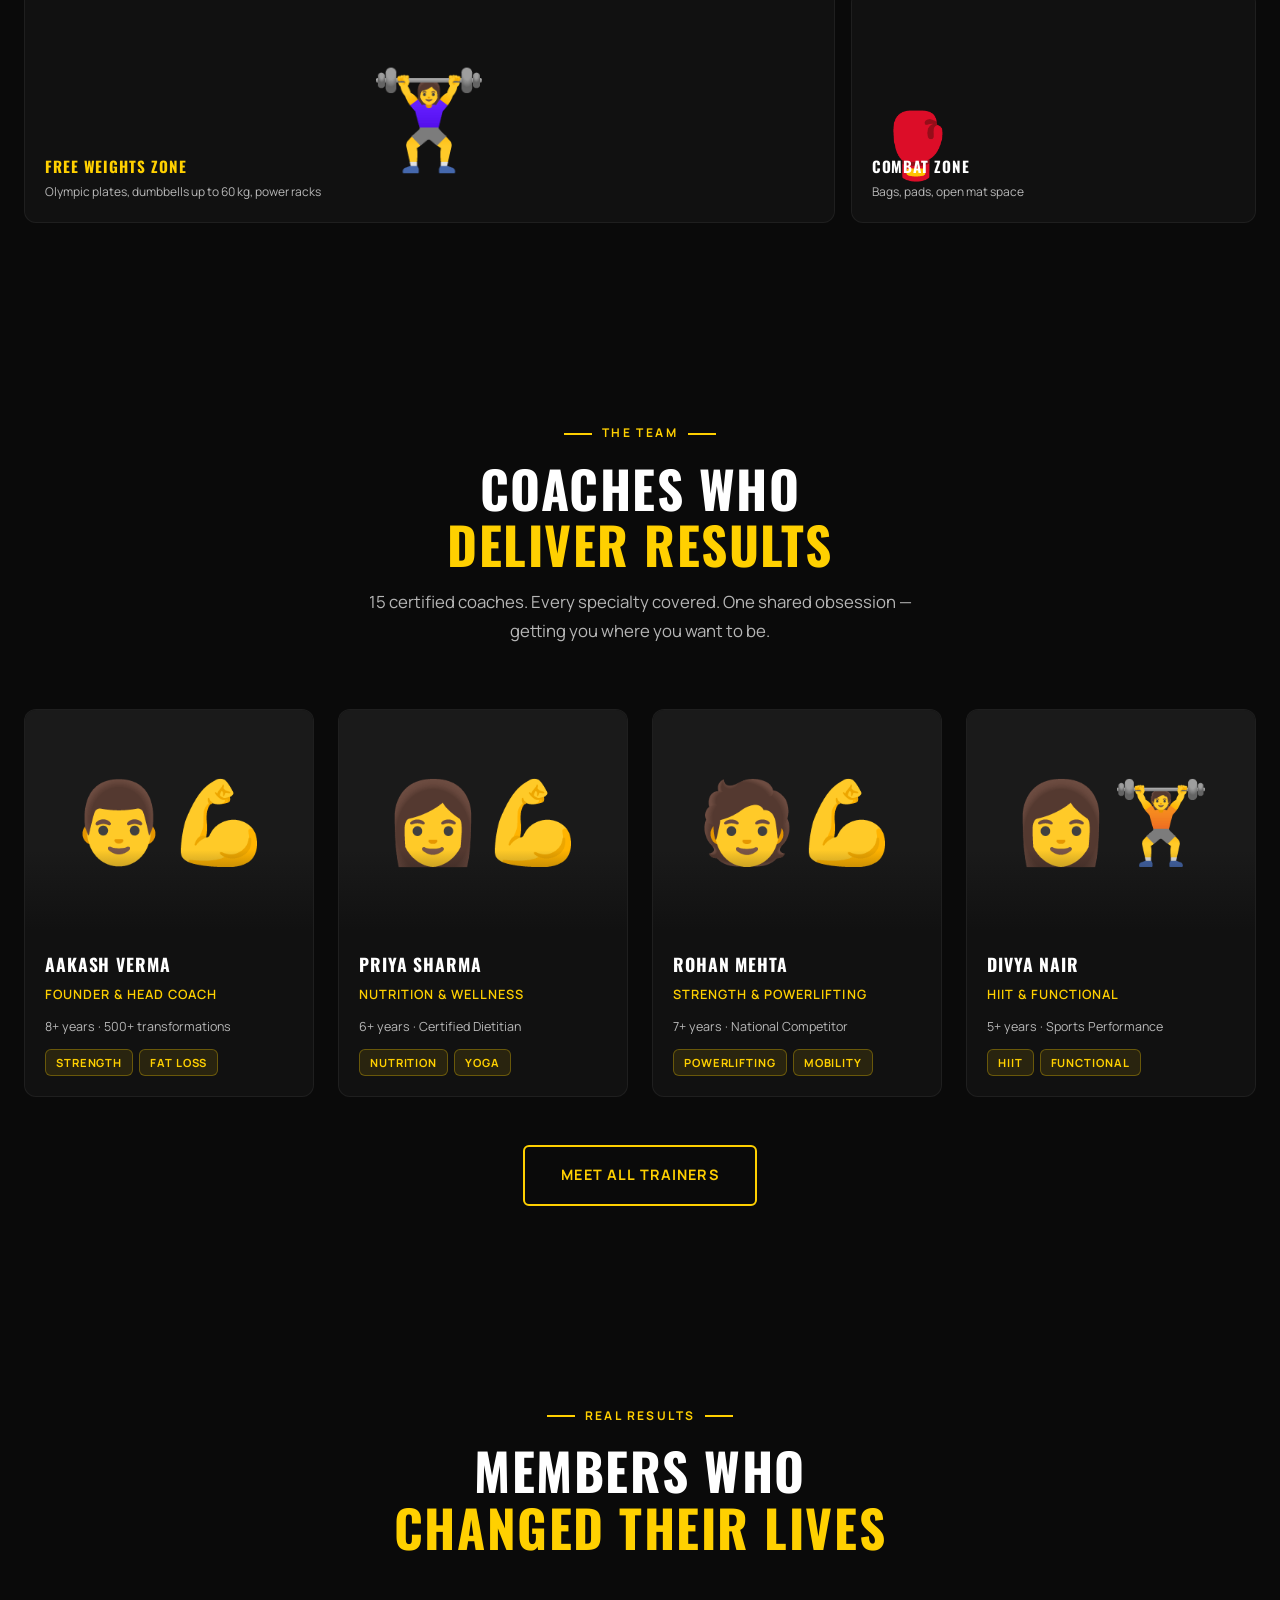
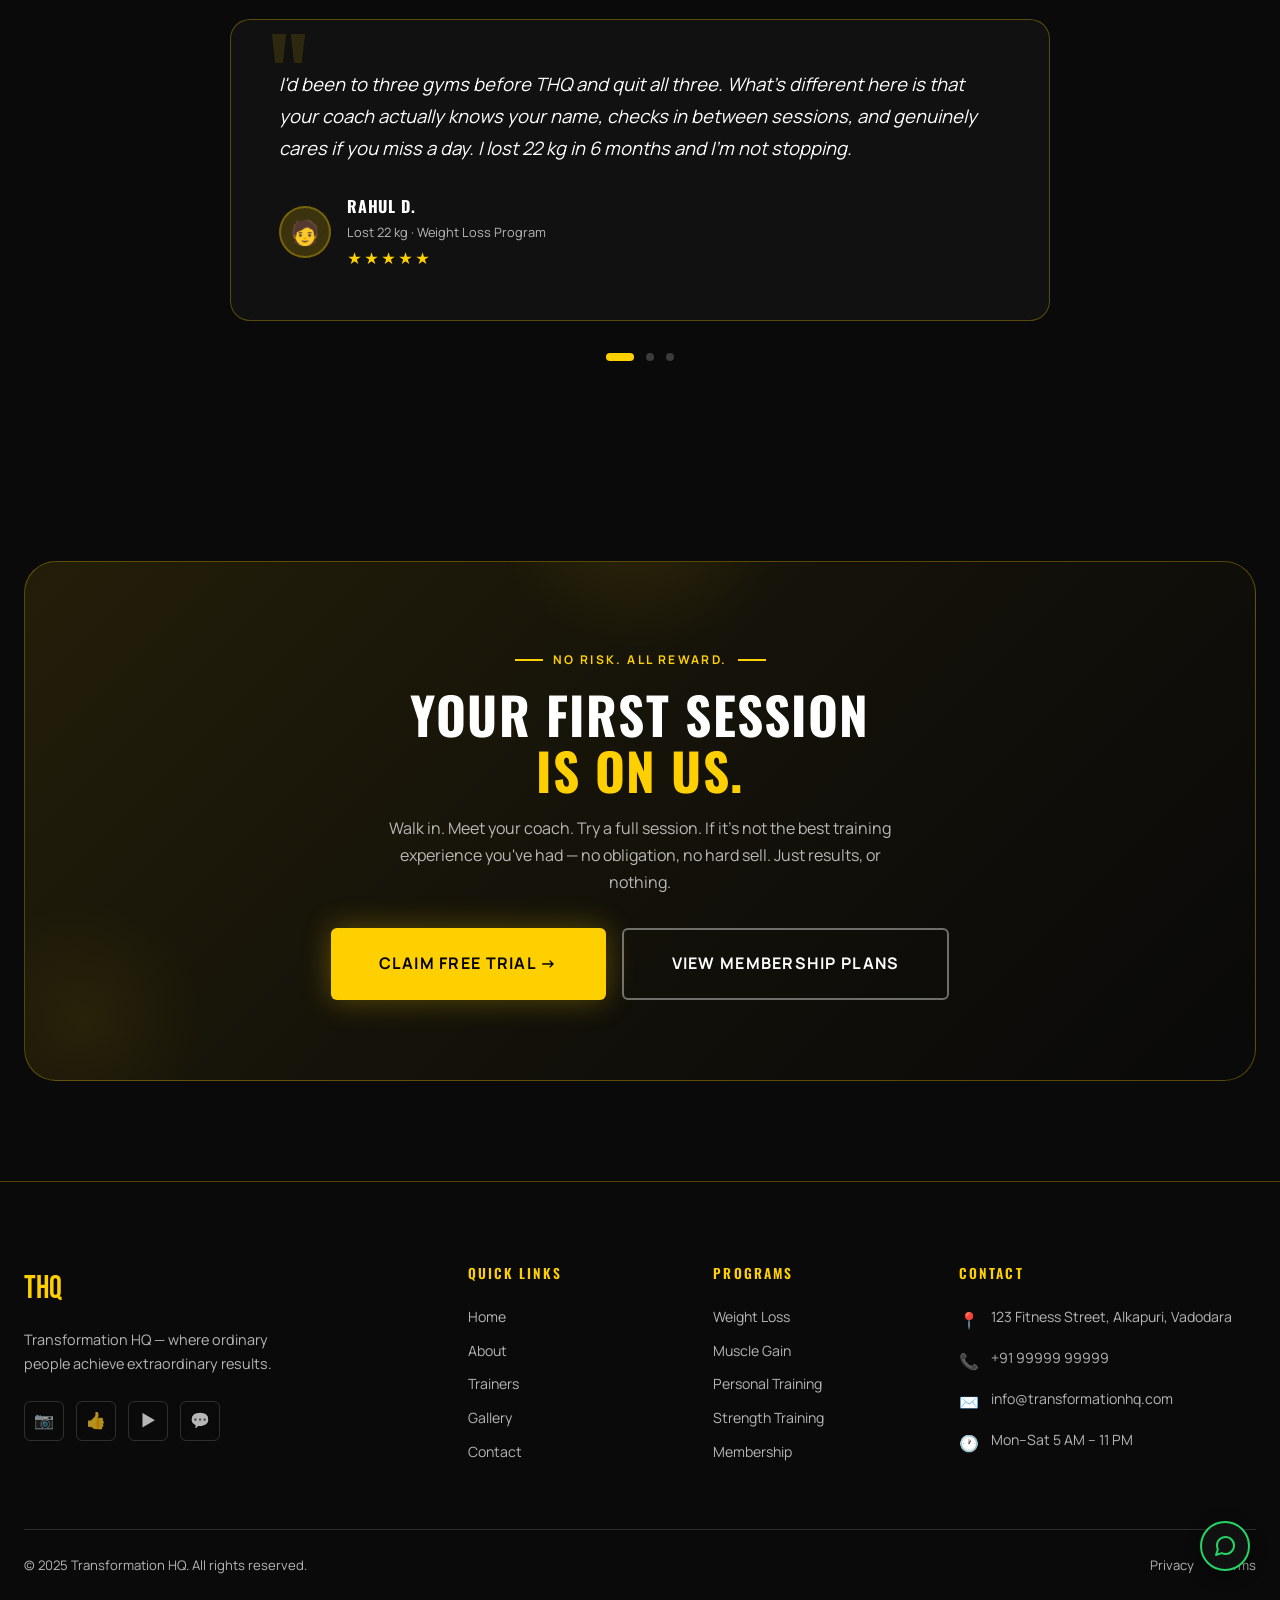
==== commit 5bd2a182: "Update index.html" ====
--- a/index.html
+++ b/index.html
@@ -22,28 +22,12 @@
   <div id="scroll-progress"></div>
 
   <!-- ============================================================
-       HEADER PANEL (Top Info Bar)
-  ============================================================ -->
-  <div class="header-panel" id="header-panel">
-    <div class="header-panel-inner">
-      <div class="header-panel-info">
-        <span>📍 Alkapuri, Vadodara</span>
-        <span>📞 +91 99999 99999</span>
-      </div>
-      <div class="header-panel-timing">
-        <span>🕐 Mon–Sat &nbsp;|&nbsp; 5 AM – 11 PM</span>
-        <span>⚡ <a href="free-trial.html" style="color:var(--gold);font-weight:700;">Free Trial Available</a></span>
-      </div>
-    </div>
-  </div>
-
-  <!-- ============================================================
        NAVBAR
   ============================================================ -->
   <nav class="navbar" role="navigation" aria-label="Main navigation">
     <div class="nav-inner">
       <a href="index.html" class="nav-logo" aria-label="Transformation HQ home">
-        <img src="assets/logo.png" alt="Transformation HQ" width="150">
+        <img src="assets/favicon1.png" alt="Transformation HQ" width="150">
       </a>
       <ul class="nav-links" role="list">
         <li><a href="index.html" class="active">Home</a></li>
--- a/style.css
+++ b/style.css
@@ -2917,3 +2917,933 @@
     padding-top: var(--nav-height);
   }
 }
+
+   /* ============================================================
+       INDEX PAGE — HERO & SECTION STYLES
+    ============================================================ */
+
+    /* ---- Scroll Progress ---- */
+    #scroll-progress {
+      position: fixed;
+      top: 0;
+      left: 0;
+      height: 3px;
+      width: 0%;
+      background: var(--gold);
+      z-index: 9999;
+      transition: width 0.1s linear;
+    }
+
+    /* ---- Hero ---- */
+    .hero-section {
+      position: relative;
+      min-height: 100vh;
+      display: flex;
+      align-items: center;
+      overflow: hidden;
+      background: var(--black);
+      padding-top: var(--nav-height);
+    }
+
+    .hero-overlay {
+      position: absolute;
+      inset: 0;
+      background: radial-gradient(ellipse 80% 60% at 70% 50%, rgba(255,208,0,0.07) 0%, transparent 70%),
+                  radial-gradient(ellipse 50% 80% at 10% 80%, rgba(255,208,0,0.04) 0%, transparent 60%);
+      pointer-events: none;
+    }
+
+    .hero-grid-bg {
+      position: absolute;
+      inset: 0;
+      background-image:
+        linear-gradient(rgba(255,208,0,0.04) 1px, transparent 1px),
+        linear-gradient(90deg, rgba(255,208,0,0.04) 1px, transparent 1px);
+      background-size: 60px 60px;
+      pointer-events: none;
+      mask-image: radial-gradient(ellipse 80% 80% at center, black 30%, transparent 100%);
+      -webkit-mask-image: radial-gradient(ellipse 80% 80% at center, black 30%, transparent 100%);
+    }
+
+    .hero-container {
+      display: grid;
+      grid-template-columns: 1fr 1fr;
+      gap: 60px;
+      align-items: center;
+      position: relative;
+      z-index: 1;
+    }
+
+    .hero-badge {
+      display: inline-flex;
+      align-items: center;
+      gap: 8px;
+      background: rgba(255,208,0,0.1);
+      border: 1px solid var(--gold-border);
+      color: var(--gold);
+      font-family: var(--font-body);
+      font-size: 0.75rem;
+      font-weight: 700;
+      letter-spacing: 0.15em;
+      text-transform: uppercase;
+      padding: 8px 18px;
+      border-radius: 100px;
+      margin-bottom: 28px;
+    }
+
+    .hero-badge-dot {
+      width: 7px;
+      height: 7px;
+      border-radius: 50%;
+      background: var(--gold);
+      animation: pulse-dot 2s infinite;
+    }
+
+    @keyframes pulse-dot {
+      0%, 100% { opacity: 1; transform: scale(1); }
+      50%       { opacity: 0.5; transform: scale(0.7); }
+    }
+
+    .hero-headline {
+      font-family: var(--font-display);
+      font-size: clamp(3.8rem, 8vw, 7.5rem);
+      line-height: 0.93;
+      text-transform: uppercase;
+      letter-spacing: 0.02em;
+      margin-bottom: 28px;
+    }
+
+    .hero-headline .line-gold {
+      color: var(--gold);
+      display: block;
+    }
+
+    .hero-sub {
+      font-size: 1.1rem;
+      color: var(--white-muted);
+      max-width: 460px;
+      margin-bottom: 40px;
+      line-height: 1.75;
+    }
+
+    .hero-stats {
+      display: flex;
+      gap: 40px;
+      margin-top: 48px;
+      padding-top: 40px;
+      border-top: 1px solid var(--white-dim);
+      flex-wrap: wrap;
+    }
+
+    .hero-stat-number {
+      font-family: var(--font-display);
+      font-size: 2.2rem;
+      color: var(--gold);
+      line-height: 1;
+    }
+
+    .hero-stat-label {
+      font-size: 0.78rem;
+      color: var(--white-muted);
+      font-weight: 600;
+      letter-spacing: 0.06em;
+      text-transform: uppercase;
+      margin-top: 4px;
+    }
+
+    /* Hero Visual Side */
+    .hero-visual {
+      display: flex;
+      flex-direction: column;
+      gap: 16px;
+      position: relative;
+    }
+
+    .hero-visual-main {
+      background: var(--black-card);
+      border: 1px solid var(--gold-border);
+      border-radius: var(--radius-lg);
+      height: 340px;
+      display: flex;
+      align-items: center;
+      justify-content: center;
+      font-size: 6rem;
+      position: relative;
+      overflow: hidden;
+    }
+
+    .hero-visual-main::before {
+      content: '';
+      position: absolute;
+      inset: 0;
+      background: radial-gradient(ellipse at center, rgba(255,208,0,0.06) 0%, transparent 70%);
+    }
+
+    .hero-visual-row {
+      display: grid;
+      grid-template-columns: 1fr 1fr;
+      gap: 16px;
+    }
+
+    .hero-mini-card {
+      background: var(--black-card);
+      border: 1px solid rgba(255,255,255,0.07);
+      border-radius: var(--radius-md);
+      padding: 20px;
+      display: flex;
+      align-items: center;
+      gap: 14px;
+      transition: var(--transition);
+    }
+
+    .hero-mini-card:hover {
+      border-color: var(--gold-border);
+      background: rgba(255,208,0,0.04);
+    }
+
+    .hero-mini-icon {
+      font-size: 1.6rem;
+      flex-shrink: 0;
+    }
+
+    .hero-mini-label {
+      font-family: var(--font-heading);
+      font-size: 0.85rem;
+      font-weight: 600;
+      text-transform: uppercase;
+      letter-spacing: 0.05em;
+      line-height: 1.3;
+    }
+
+    .hero-mini-sub {
+      font-size: 0.72rem;
+      color: var(--white-muted);
+      margin-top: 2px;
+    }
+
+    /* Hero Scroll Indicator */
+    .hero-scroll {
+      position: absolute;
+      bottom: 36px;
+      left: 50%;
+      transform: translateX(-50%);
+      z-index: 2;
+      display: flex;
+      flex-direction: column;
+      align-items: center;
+      gap: 8px;
+      opacity: 0.5;
+    }
+
+    .hero-scroll span {
+      font-size: 0.65rem;
+      letter-spacing: 0.15em;
+      text-transform: uppercase;
+      color: var(--white-muted);
+      font-weight: 600;
+    }
+
+    .scroll-line {
+      width: 1px;
+      height: 48px;
+      background: linear-gradient(to bottom, var(--gold), transparent);
+      animation: scroll-line 2s infinite;
+    }
+
+    @keyframes scroll-line {
+      0%   { transform: scaleY(0); transform-origin: top; opacity: 1; }
+      50%  { transform: scaleY(1); transform-origin: top; opacity: 1; }
+      51%  { transform: scaleY(1); transform-origin: bottom; }
+      100% { transform: scaleY(0); transform-origin: bottom; opacity: 0; }
+    }
+
+    /* ---- Ticker ---- */
+    .ticker-wrap {
+      overflow: hidden;
+      white-space: nowrap;
+      background: var(--gold);
+      padding: 14px 0;
+      display: flex;
+    }
+
+    .ticker-inner {
+      display: inline-flex;
+      gap: 0;
+      animation: ticker-scroll 28s linear infinite;
+    }
+
+    .ticker-item {
+      display: inline-flex;
+      align-items: center;
+      gap: 20px;
+      font-family: var(--font-heading);
+      font-size: 0.78rem;
+      font-weight: 700;
+      letter-spacing: 0.14em;
+      text-transform: uppercase;
+      color: var(--black);
+      padding: 0 32px;
+    }
+
+    .ticker-sep {
+      width: 5px;
+      height: 5px;
+      background: rgba(0,0,0,0.35);
+      border-radius: 50%;
+      display: inline-block;
+      flex-shrink: 0;
+    }
+
+    @keyframes ticker-scroll {
+      from { transform: translateX(0); }
+      to   { transform: translateX(-50%); }
+    }
+
+    .ticker-wrap:hover .ticker-inner {
+      animation-play-state: paused;
+    }
+
+    /* ---- Programs Section ---- */
+    .program-card-home {
+      background: var(--black-card);
+      border: 1px solid rgba(255,255,255,0.06);
+      border-radius: var(--radius-md);
+      overflow: hidden;
+      transition: var(--transition);
+      display: flex;
+      flex-direction: column;
+    }
+
+    .program-card-home:hover {
+      border-color: var(--gold-border);
+      transform: translateY(-6px);
+      box-shadow: var(--shadow-gold);
+    }
+
+    .program-thumb {
+      height: 200px;
+      display: flex;
+      align-items: center;
+      justify-content: center;
+      font-size: 4rem;
+      background: linear-gradient(135deg, var(--black-mid) 0%, var(--black-card) 100%);
+      position: relative;
+    }
+
+    .program-thumb::after {
+      content: '';
+      position: absolute;
+      bottom: 0;
+      left: 0;
+      right: 0;
+      height: 60px;
+      background: linear-gradient(to top, var(--black-card), transparent);
+    }
+
+    .program-body {
+      padding: 24px;
+      flex: 1;
+      display: flex;
+      flex-direction: column;
+    }
+
+    .program-tag {
+      font-size: 0.7rem;
+      font-weight: 700;
+      letter-spacing: 0.12em;
+      text-transform: uppercase;
+      color: var(--gold);
+      margin-bottom: 10px;
+    }
+
+    .program-title-home {
+      font-family: var(--font-heading);
+      font-size: 1.25rem;
+      font-weight: 700;
+      text-transform: uppercase;
+      letter-spacing: 0.04em;
+      margin-bottom: 10px;
+      line-height: 1.2;
+    }
+
+    .program-desc {
+      font-size: 0.88rem;
+      color: var(--white-muted);
+      line-height: 1.65;
+      flex: 1;
+    }
+
+    .program-footer {
+      display: flex;
+      align-items: center;
+      justify-content: space-between;
+      margin-top: 20px;
+      padding-top: 16px;
+      border-top: 1px solid rgba(255,255,255,0.06);
+    }
+
+    .program-meta {
+      font-size: 0.78rem;
+      color: var(--white-muted);
+    }
+
+    .program-arrow {
+      width: 36px;
+      height: 36px;
+      border-radius: 50%;
+      border: 1px solid var(--gold-border);
+      color: var(--gold);
+      display: flex;
+      align-items: center;
+      justify-content: center;
+      font-size: 1rem;
+      transition: var(--transition);
+    }
+
+    .program-card-home:hover .program-arrow {
+      background: var(--gold);
+      color: var(--black);
+    }
+
+    /* ---- Why THQ ---- */
+    .why-grid {
+      display: grid;
+      grid-template-columns: 1fr 1fr;
+      gap: 80px;
+      align-items: center;
+    }
+
+    .why-feature-list {
+      display: flex;
+      flex-direction: column;
+      gap: 24px;
+      margin-top: 40px;
+    }
+
+    .why-feature {
+      display: flex;
+      gap: 20px;
+      align-items: flex-start;
+    }
+
+    .why-feature-icon {
+      width: 52px;
+      height: 52px;
+      border-radius: var(--radius-sm);
+      background: var(--gold-glow);
+      border: 1px solid var(--gold-border);
+      display: flex;
+      align-items: center;
+      justify-content: center;
+      font-size: 1.4rem;
+      flex-shrink: 0;
+    }
+
+    .why-feature-text h4 {
+      font-family: var(--font-heading);
+      font-size: 1rem;
+      font-weight: 700;
+      text-transform: uppercase;
+      letter-spacing: 0.06em;
+      margin-bottom: 6px;
+    }
+
+    .why-feature-text p {
+      font-size: 0.88rem;
+      color: var(--white-muted);
+      line-height: 1.65;
+    }
+
+    .why-visual {
+      display: grid;
+      grid-template-columns: 1fr 1fr;
+      grid-template-rows: auto auto;
+      gap: 16px;
+    }
+
+    .why-img-block {
+      background: var(--black-card);
+      border: 1px solid rgba(255,255,255,0.06);
+      border-radius: var(--radius-md);
+      display: flex;
+      align-items: center;
+      justify-content: center;
+      font-size: 3rem;
+      transition: var(--transition);
+    }
+
+    .why-img-block:hover {
+      border-color: var(--gold-border);
+    }
+
+    .why-img-block.tall {
+      grid-row: span 2;
+      min-height: 320px;
+    }
+
+    .why-img-block.short {
+      min-height: 150px;
+    }
+
+    /* ---- Trainers Preview ---- */
+    .trainer-card-home {
+      background: var(--black-card);
+      border: 1px solid rgba(255,255,255,0.06);
+      border-radius: var(--radius-md);
+      overflow: hidden;
+      transition: var(--transition);
+    }
+
+    .trainer-card-home:hover {
+      border-color: var(--gold-border);
+      transform: translateY(-5px);
+      box-shadow: var(--shadow-card);
+    }
+
+    .trainer-photo-home {
+      height: 220px;
+      background: var(--black-mid);
+      display: flex;
+      align-items: center;
+      justify-content: center;
+      font-size: 5rem;
+      position: relative;
+    }
+
+    .trainer-photo-home::after {
+      content: '';
+      position: absolute;
+      bottom: 0;
+      left: 0;
+      right: 0;
+      height: 80px;
+      background: linear-gradient(to top, var(--black-card), transparent);
+    }
+
+    .trainer-info-home {
+      padding: 20px;
+    }
+
+    .trainer-name-home {
+      font-family: var(--font-heading);
+      font-size: 1.1rem;
+      font-weight: 700;
+      text-transform: uppercase;
+      letter-spacing: 0.05em;
+      margin-bottom: 4px;
+    }
+
+    .trainer-spec-home {
+      font-size: 0.8rem;
+      color: var(--gold);
+      font-weight: 600;
+      letter-spacing: 0.08em;
+      text-transform: uppercase;
+      margin-bottom: 10px;
+    }
+
+    .trainer-exp {
+      font-size: 0.78rem;
+      color: var(--white-muted);
+    }
+
+    .trainer-tags-home {
+      display: flex;
+      flex-wrap: wrap;
+      gap: 6px;
+      margin-top: 12px;
+    }
+
+    /* ---- Testimonials ---- */
+    .testimonials-wrap {
+      position: relative;
+    }
+
+    .testimonial-slider {
+      position: relative;
+      min-height: 280px;
+    }
+
+    .testimonial-slide {
+      display: none;
+      animation: fade-in 0.5s ease;
+    }
+
+    .testimonial-slide.active {
+      display: block;
+    }
+
+    @keyframes fade-in {
+      from { opacity: 0; transform: translateY(12px); }
+      to   { opacity: 1; transform: translateY(0); }
+    }
+
+    .testimonial-card-home {
+      background: var(--black-card);
+      border: 1px solid var(--gold-border);
+      border-radius: var(--radius-lg);
+      padding: 48px;
+      max-width: 820px;
+      margin: 0 auto;
+      position: relative;
+    }
+
+    .testimonial-quote-mark {
+      font-family: var(--font-display);
+      font-size: 8rem;
+      color: var(--gold);
+      opacity: 0.12;
+      line-height: 0.6;
+      position: absolute;
+      top: 28px;
+      left: 36px;
+      user-select: none;
+    }
+
+    .testimonial-text {
+      font-size: 1.15rem;
+      line-height: 1.75;
+      color: var(--white);
+      font-style: italic;
+      margin-bottom: 28px;
+      position: relative;
+    }
+
+    .testimonial-author {
+      display: flex;
+      align-items: center;
+      gap: 16px;
+    }
+
+    .testimonial-avatar {
+      width: 52px;
+      height: 52px;
+      border-radius: 50%;
+      background: var(--gold-glow);
+      border: 2px solid var(--gold-border);
+      display: flex;
+      align-items: center;
+      justify-content: center;
+      font-size: 1.5rem;
+    }
+
+    .testimonial-author-name {
+      font-family: var(--font-heading);
+      font-size: 1rem;
+      font-weight: 700;
+      text-transform: uppercase;
+      letter-spacing: 0.05em;
+    }
+
+    .testimonial-author-meta {
+      font-size: 0.8rem;
+      color: var(--white-muted);
+      margin-top: 2px;
+    }
+
+    .stars {
+      color: var(--gold);
+      font-size: 0.9rem;
+      letter-spacing: 2px;
+      margin-top: 4px;
+    }
+
+    .slider-controls {
+      display: flex;
+      align-items: center;
+      justify-content: center;
+      gap: 12px;
+      margin-top: 32px;
+    }
+
+    .slider-dot {
+      width: 8px;
+      height: 8px;
+      border-radius: 50%;
+      background: rgba(255,255,255,0.2);
+      border: none;
+      cursor: pointer;
+      transition: var(--transition);
+      padding: 0;
+    }
+
+    .slider-dot.active {
+      background: var(--gold);
+      width: 28px;
+      border-radius: 4px;
+    }
+
+    /* ---- CTA Banner ---- */
+    .cta-section {
+      background: linear-gradient(135deg, rgba(255,208,0,0.1) 0%, rgba(255,208,0,0.03) 60%, transparent 100%);
+      border: 1px solid var(--gold-border);
+      border-radius: var(--radius-xl);
+      padding: 80px 60px;
+      text-align: center;
+      position: relative;
+      overflow: hidden;
+    }
+
+    .cta-section::before {
+      content: '';
+      position: absolute;
+      top: -60px;
+      right: -60px;
+      width: 300px;
+      height: 300px;
+      background: radial-gradient(circle, rgba(255,208,0,0.1) 0%, transparent 70%);
+      pointer-events: none;
+    }
+
+    .cta-section::after {
+      content: '';
+      position: absolute;
+      bottom: -60px;
+      left: -60px;
+      width: 240px;
+      height: 240px;
+      background: radial-gradient(circle, rgba(255,208,0,0.06) 0%, transparent 70%);
+      pointer-events: none;
+    }
+
+    /* ---- Stats Bar ---- */
+    .stats-bar-home {
+      display: grid;
+      grid-template-columns: repeat(4, 1fr);
+      gap: 0;
+      border: 1px solid rgba(255,255,255,0.06);
+      border-radius: var(--radius-lg);
+      overflow: hidden;
+      background: var(--black-card);
+    }
+
+    .stat-item-home {
+      padding: 40px 32px;
+      text-align: center;
+      border-right: 1px solid rgba(255,255,255,0.06);
+      transition: var(--transition);
+    }
+
+    .stat-item-home:last-child {
+      border-right: none;
+    }
+
+    .stat-item-home:hover {
+      background: rgba(255,208,0,0.04);
+    }
+
+    .stat-num {
+      font-family: var(--font-display);
+      font-size: clamp(2.5rem, 4vw, 3.5rem);
+      color: var(--gold);
+      line-height: 1;
+      margin-bottom: 8px;
+    }
+
+    .stat-lbl {
+      font-size: 0.78rem;
+      color: var(--white-muted);
+      font-weight: 600;
+      letter-spacing: 0.08em;
+      text-transform: uppercase;
+    }
+
+    /* ---- Process / How It Works ---- */
+    .process-steps {
+      display: grid;
+      grid-template-columns: repeat(4, 1fr);
+      gap: 24px;
+      position: relative;
+    }
+
+    .process-step {
+      background: var(--black-card);
+      border: 1px solid rgba(255,255,255,0.06);
+      border-radius: var(--radius-md);
+      padding: 32px 24px;
+      position: relative;
+      transition: var(--transition);
+    }
+
+    .process-step:hover {
+      border-color: var(--gold-border);
+      transform: translateY(-4px);
+    }
+
+    .process-step-num {
+      font-family: var(--font-display);
+      font-size: 3.5rem;
+      color: rgba(255,208,0,0.12);
+      line-height: 1;
+      margin-bottom: 16px;
+    }
+
+    .process-step-icon {
+      font-size: 1.8rem;
+      margin-bottom: 16px;
+    }
+
+    .process-step-title {
+      font-family: var(--font-heading);
+      font-size: 1rem;
+      font-weight: 700;
+      text-transform: uppercase;
+      letter-spacing: 0.06em;
+      margin-bottom: 10px;
+      color: var(--white);
+    }
+
+    .process-step-desc {
+      font-size: 0.86rem;
+      color: var(--white-muted);
+      line-height: 1.65;
+    }
+
+    /* ---- Facility Highlights ---- */
+    .facility-grid-home {
+      display: grid;
+      grid-template-columns: 2fr 1fr;
+      grid-template-rows: 1fr 1fr;
+      gap: 16px;
+      height: 480px;
+    }
+
+    .facility-block {
+      background: var(--black-card);
+      border: 1px solid rgba(255,255,255,0.06);
+      border-radius: var(--radius-md);
+      display: flex;
+      align-items: flex-end;
+      padding: 24px;
+      font-size: 4rem;
+      position: relative;
+      overflow: hidden;
+      transition: var(--transition);
+    }
+
+    .facility-block:hover {
+      border-color: var(--gold-border);
+    }
+
+    .facility-block.main-block {
+      grid-row: span 2;
+      font-size: 6rem;
+      justify-content: center;
+    }
+
+    .facility-block-label {
+      position: absolute;
+      bottom: 20px;
+      left: 20px;
+      right: 20px;
+    }
+
+    .facility-block-title {
+      font-family: var(--font-heading);
+      font-size: 0.95rem;
+      font-weight: 700;
+      text-transform: uppercase;
+      letter-spacing: 0.06em;
+    }
+
+    .facility-block-sub {
+      font-size: 0.75rem;
+      color: var(--white-muted);
+      margin-top: 2px;
+    }
+
+    /* ---- Reveal Animations (page-level) ---- */
+    .reveal, .reveal-left, .reveal-right, .reveal-scale {
+      opacity: 0;
+      transition: opacity 0.7s ease, transform 0.7s ease;
+    }
+
+    .reveal          { transform: translateY(28px); }
+    .reveal-left     { transform: translateX(-36px); }
+    .reveal-right    { transform: translateX(36px); }
+    .reveal-scale    { transform: scale(0.94); }
+
+    .reveal.revealed,
+    .reveal-left.revealed,
+    .reveal-right.revealed,
+    .reveal-scale.revealed {
+      opacity: 1;
+      transform: none;
+    }
+
+    .delay-100 { transition-delay: 0.1s; }
+    .delay-200 { transition-delay: 0.2s; }
+    .delay-300 { transition-delay: 0.3s; }
+    .delay-400 { transition-delay: 0.4s; }
+
+    /* Hero initial reveal */
+    .hero-content > * {
+      animation: hero-fade 0.8s ease both;
+    }
+    .hero-content > *:nth-child(1) { animation-delay: 0.1s; }
+    .hero-content > *:nth-child(2) { animation-delay: 0.25s; }
+    .hero-content > *:nth-child(3) { animation-delay: 0.4s; }
+    .hero-content > *:nth-child(4) { animation-delay: 0.55s; }
+    .hero-content > *:nth-child(5) { animation-delay: 0.7s; }
+
+    @keyframes hero-fade {
+      from { opacity: 0; transform: translateY(24px); }
+      to   { opacity: 1; transform: translateY(0); }
+    }
+
+    .hero-visual {
+      animation: hero-fade 1s ease 0.3s both;
+    }
+
+    /* ---- Misc Utilities ---- */
+    .mb-16 { margin-bottom: 16px; }
+    .mb-24 { margin-bottom: 24px; }
+    .mb-32 { margin-bottom: 32px; }
+    .mt-48 { margin-top: 48px; }
+    .gold-divider {
+      width: 48px;
+      height: 3px;
+      background: var(--gold);
+      border-radius: 2px;
+    }
+    .icon-box {
+      font-size: 2rem;
+      margin-bottom: 16px;
+    }
+    .trainer-tag {
+      font-size: 0.7rem;
+      font-weight: 700;
+      letter-spacing: 0.08em;
+      text-transform: uppercase;
+      color: var(--gold);
+      background: rgba(255,208,0,0.1);
+      border: 1px solid var(--gold-border);
+      border-radius: var(--radius-sm);
+      padding: 3px 10px;
+    }
+
+    /* ---- Responsive ---- */
+    @media (max-width: 1024px) {
+      .hero-container    { grid-template-columns: 1fr; gap: 40px; }
+      .hero-visual       { display: none; }
+      .why-grid          { grid-template-columns: 1fr; gap: 40px; }
+      .process-steps     { grid-template-columns: repeat(2, 1fr); }
+      .stats-bar-home    { grid-template-columns: repeat(2, 1fr); }
+      .stat-item-home:nth-child(2) { border-right: none; }
+    }
+
+    @media (max-width: 768px) {
+      .hero-headline     { font-size: 3rem; }
+      .cta-section       { padding: 48px 24px; }
+      .process-steps     { grid-template-columns: 1fr; }
+      .facility-grid-home{ grid-template-columns: 1fr; height: auto; }
+      .facility-block.main-block { grid-row: auto; min-height: 200px; }
+      .stats-bar-home    { grid-template-columns: repeat(2, 1fr); }
+      .testimonial-card-home { padding: 32px 24px; }
+      .testimonial-quote-mark { display: none; }
+    }
+
+    @media (max-width: 480px) {
+      .stats-bar-home    { grid-template-columns: 1fr 1fr; }
+    }
+
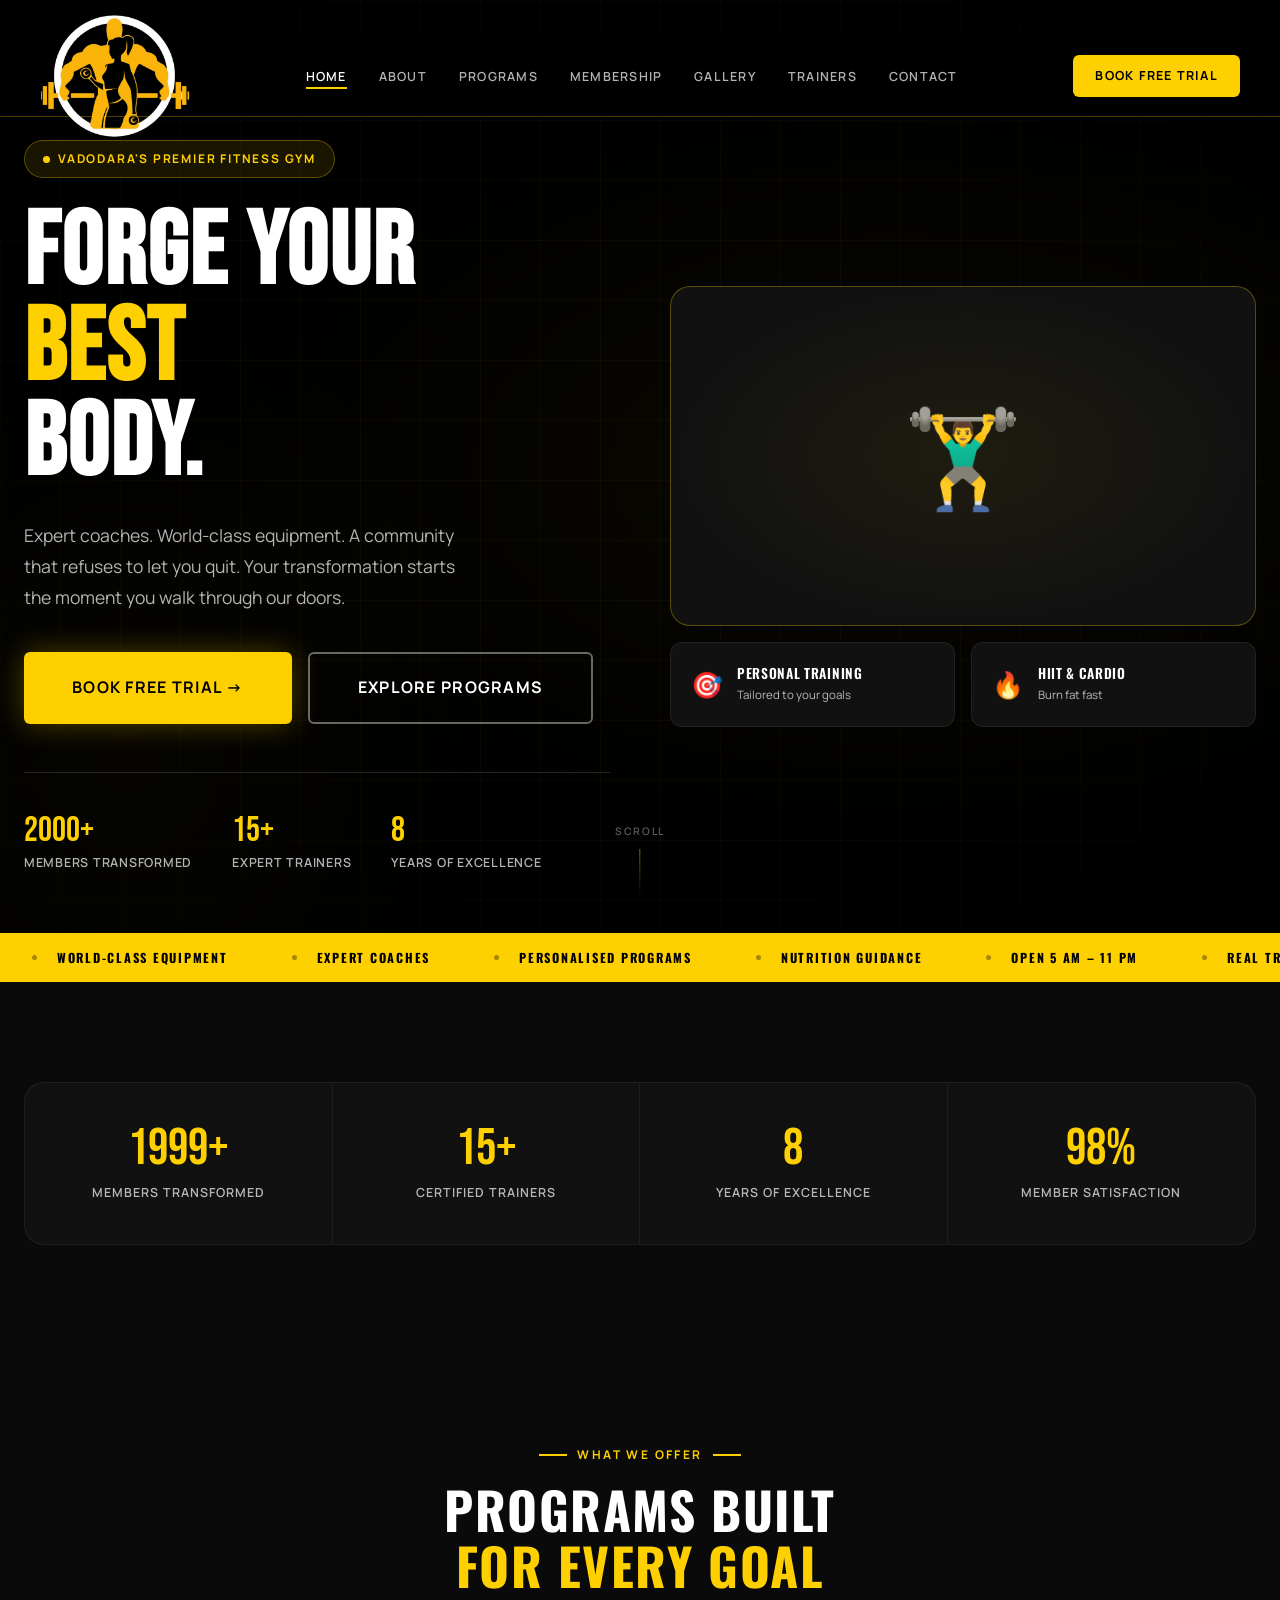
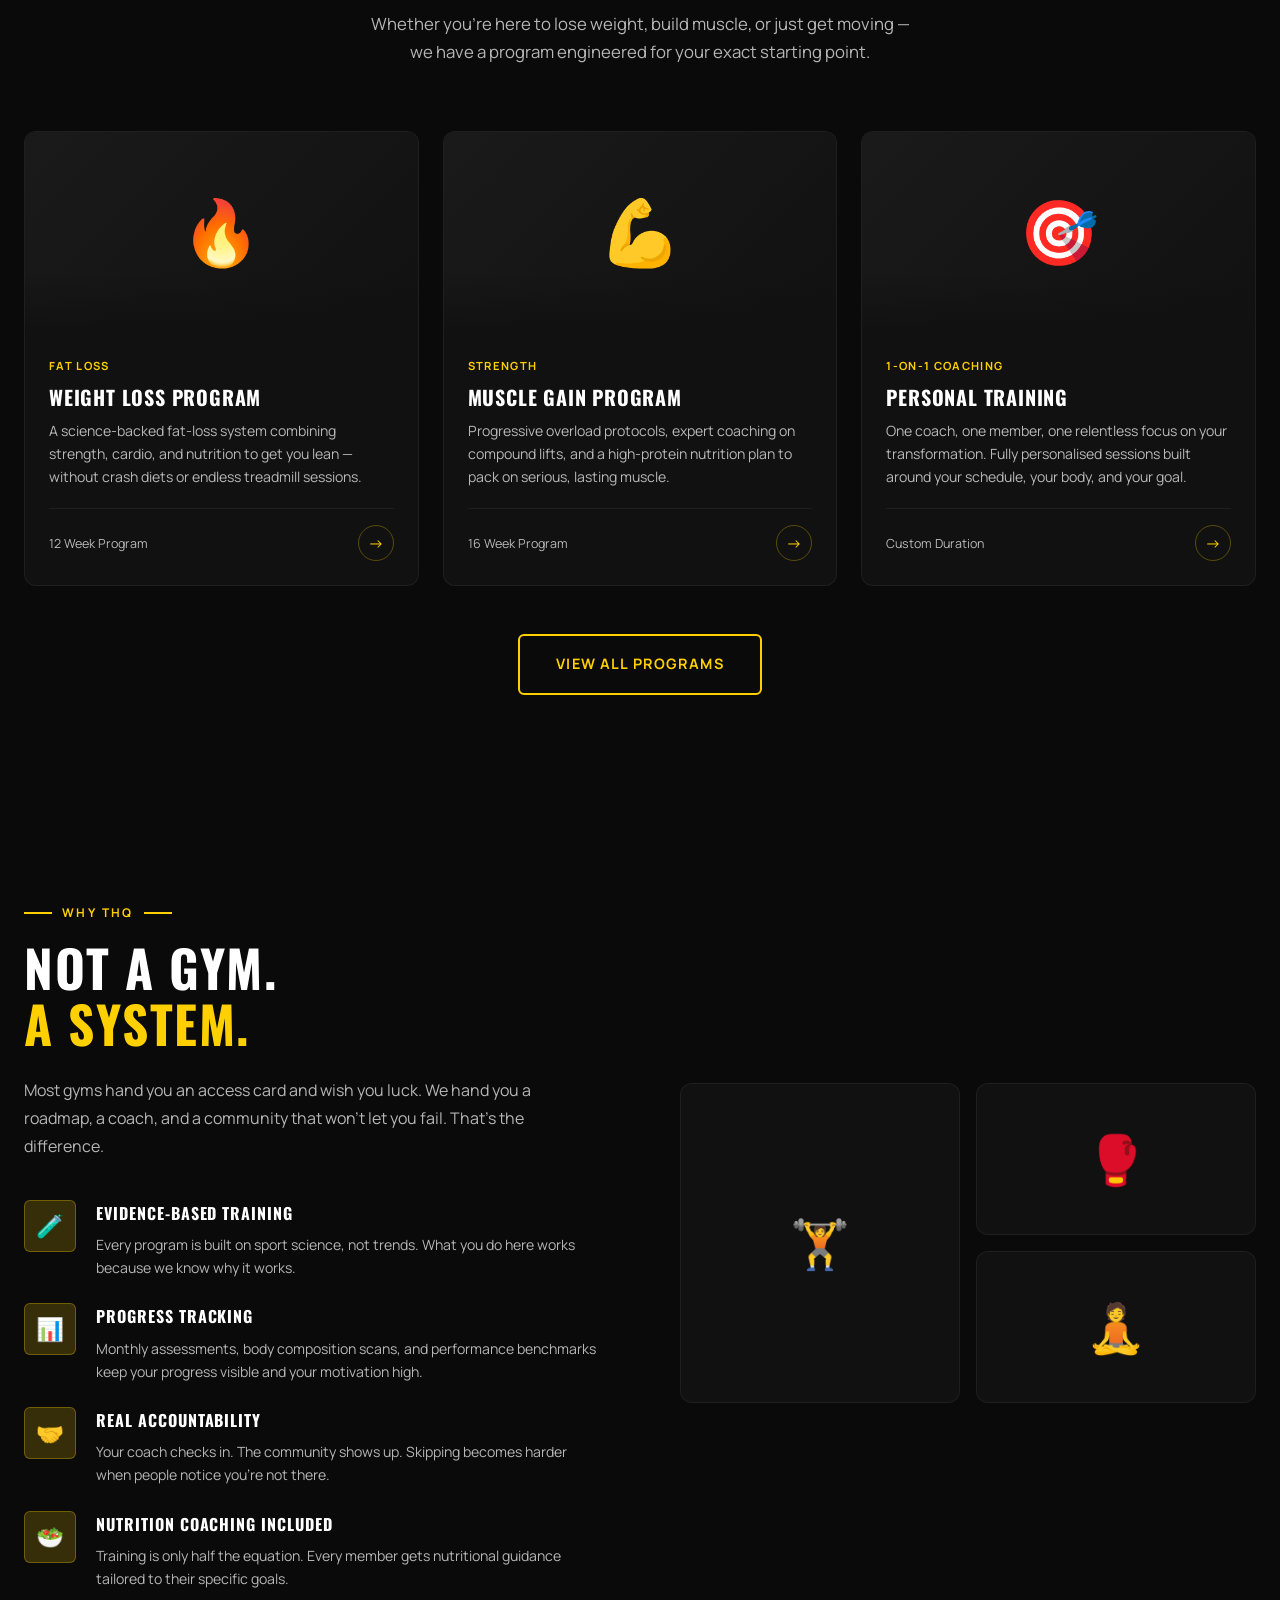
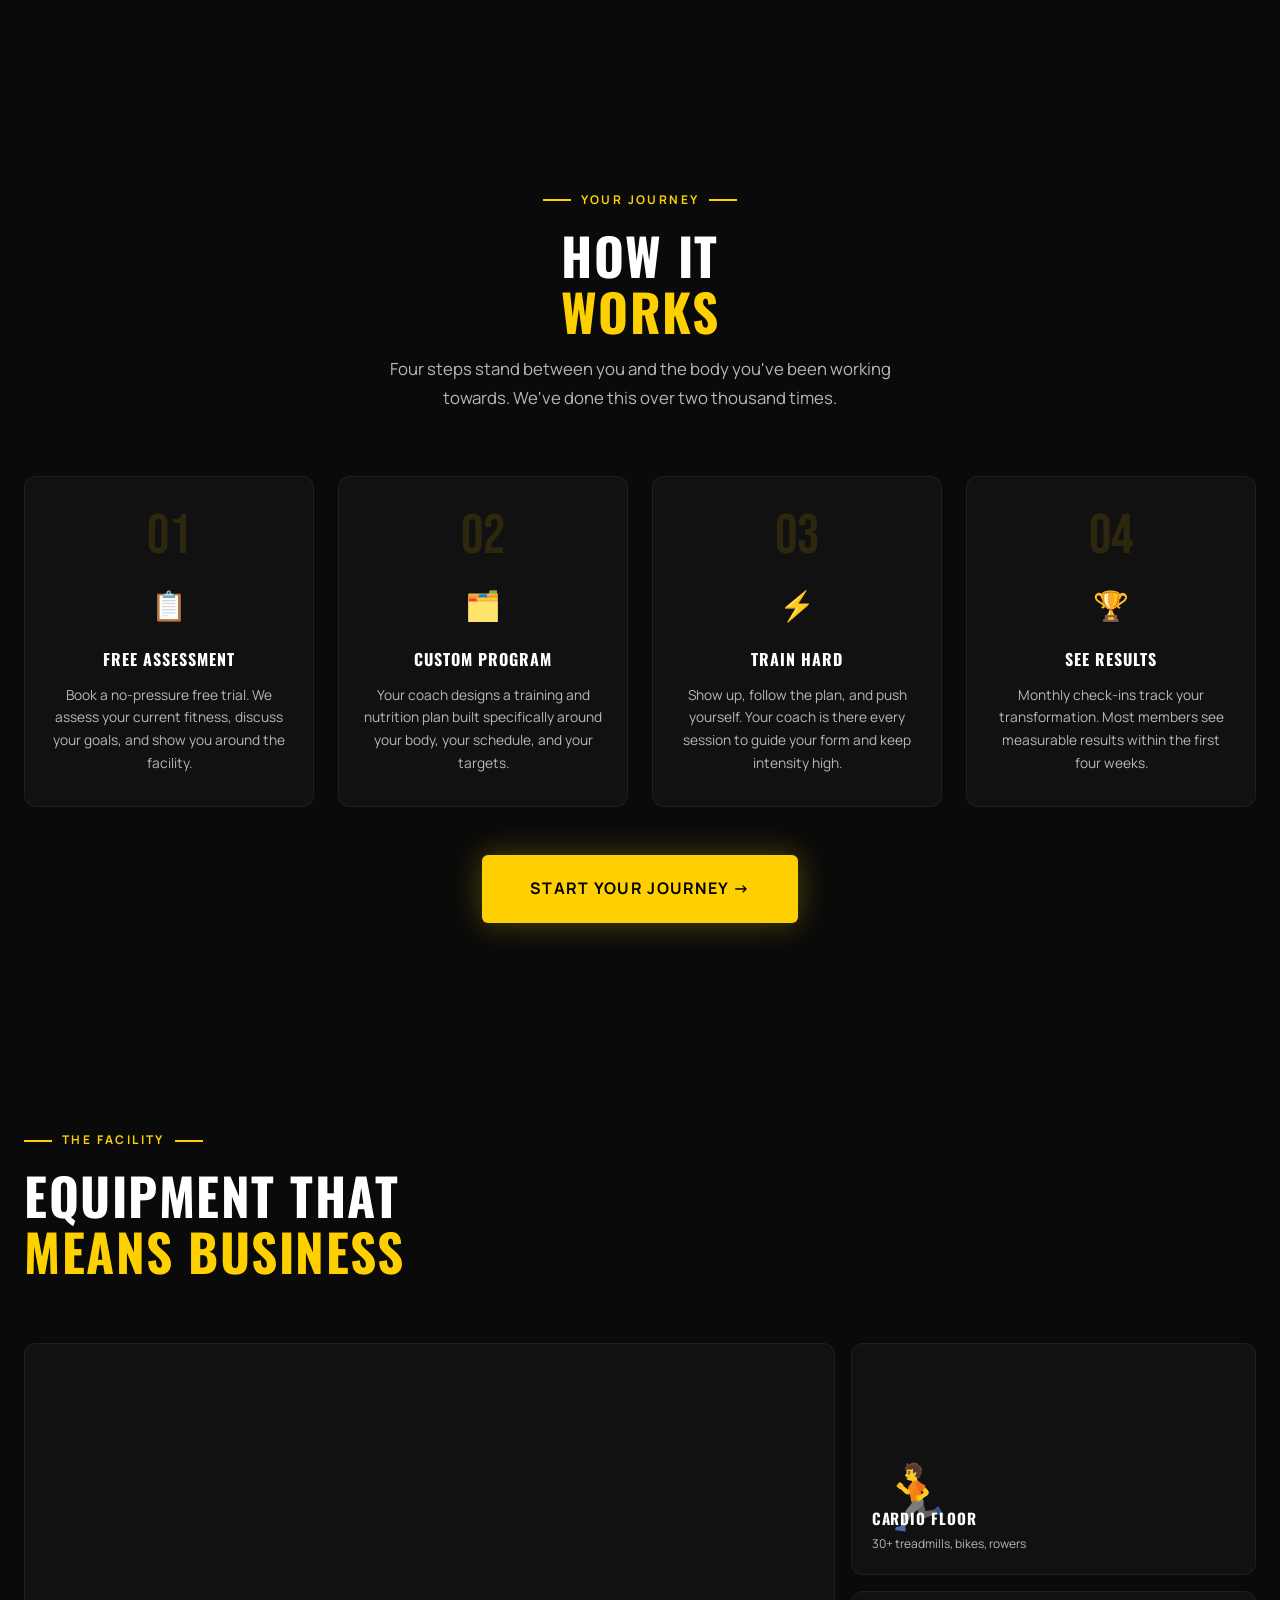
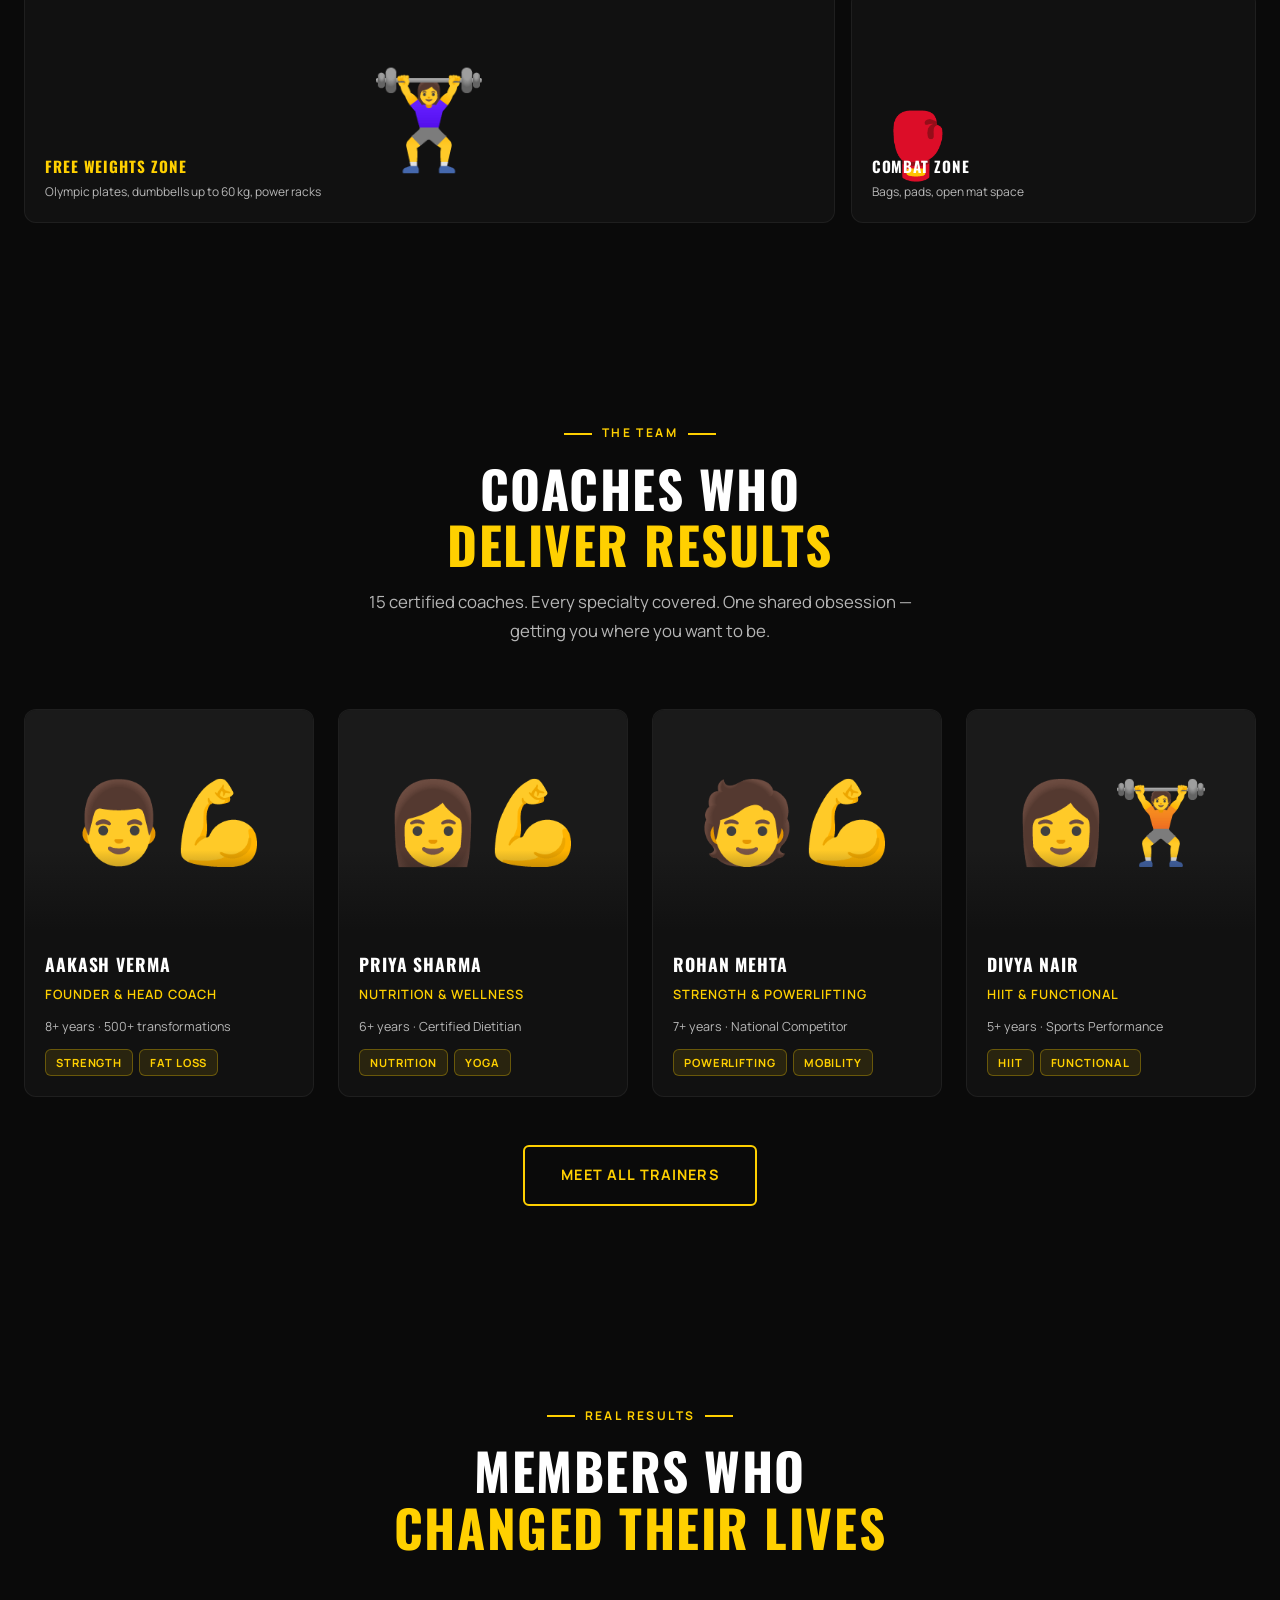
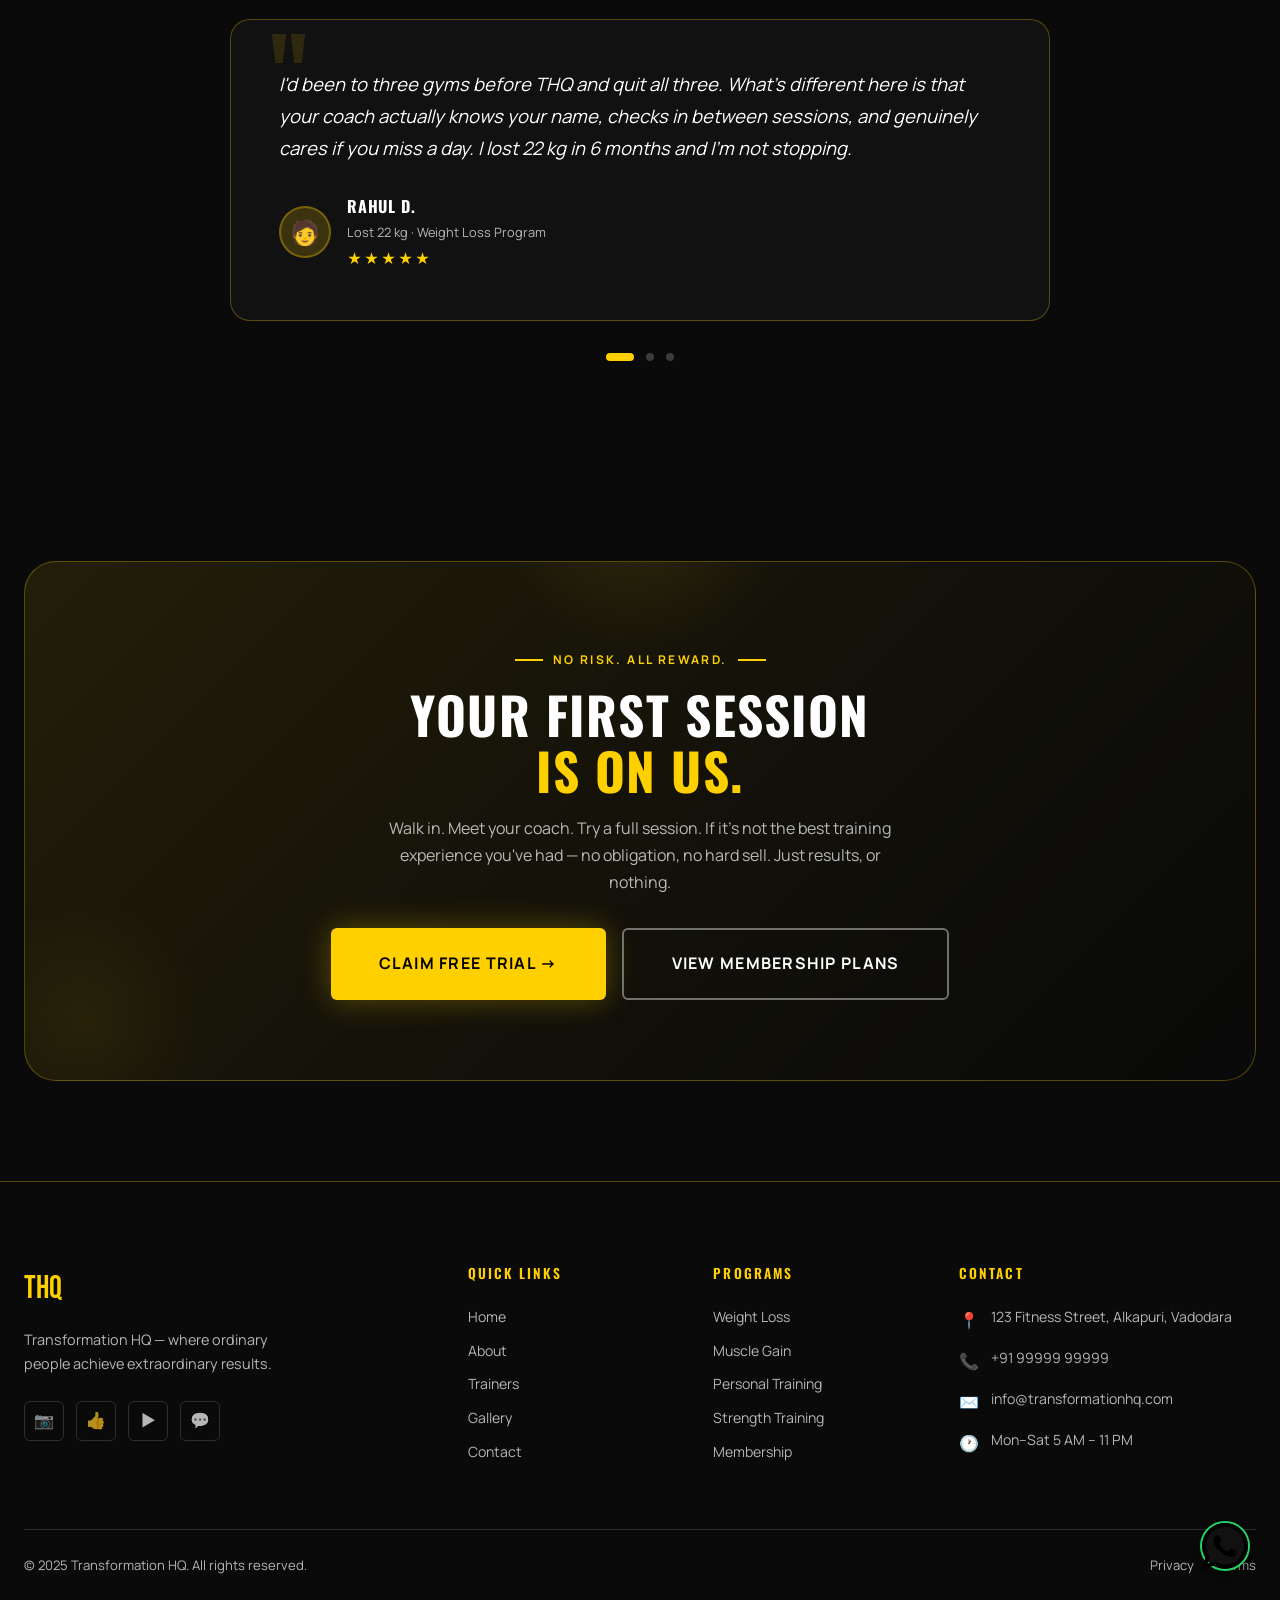
==== commit 5386e34e: "Update index.html" ====
--- a/index.html
+++ b/index.html
@@ -600,20 +600,28 @@
     </div>
   </footer>
 
-  <!-- ============================================================
-       FLOATING ACTION BUTTONS
+<!-- ============================================================
+            FLOATING ACTION BUTTON
   ============================================================ -->
-  <div class="floating-actions">
-    <a href="https://wa.me/919999999999" target="_blank" rel="noopener noreferrer" class="floating-wa" aria-label="Chat on WhatsApp">
-      <svg viewBox="0 0 24 24" width="24" height="24" stroke="currentColor" stroke-width="2" fill="none" stroke-linecap="round" stroke-linejoin="round">
-        <path d="M21 11.5a8.38 8.38 0 0 1-.9 3.8 8.5 8.5 0 0 1-7.6 4.7 8.38 8.38 0 0 1-3.8-.9L3 21l1.9-5.7a8.38 8.38 0 0 1-.9-3.8 8.5 8.5 0 0 1 4.7-7.6 8.38 8.38 0 0 1 3.8-.9h.5a8.48 8.48 0 0 1 8 8v.5z"></path>
-      </svg>
-    </a>
-    <button id="back-to-top" aria-label="Back to top">
-      <svg viewBox="0 0 24 24" width="24" height="24" stroke="currentColor" stroke-width="2" fill="none" stroke-linecap="round" stroke-linejoin="round">
+  <div class="floating-actions" aria-label="Quick actions">
+
+    <!-- Back to Top -->
+    <button id="back-to-top" aria-label="Back to top" data-tooltip="Back to top">
+      <svg viewBox="0 0 24 24" xmlns="http://www.w3.org/2000/svg" aria-hidden="true">
         <polyline points="18 15 12 9 6 15"></polyline>
       </svg>
     </button>
+
+    <!-- WhatsApp -->
+    <a href="https://wa.me/919999999999?text=Hi%2C%20I%27m%20interested%20in%20joining%20Transformation%20HQ!"
+       target="_blank" rel="noopener noreferrer"
+       class="floating-wa" aria-label="Chat on WhatsApp" data-tooltip="Chat on WhatsApp">
+      <!-- Official WhatsApp logo path -->
+      <svg viewBox="0 0 24 24" xmlns="http://www.w3.org/2000/svg" aria-hidden="true">
+        <path d="M17.472 14.382c-.297-.149-1.758-.867-2.03-.967-.273-.099-.471-.148-.67.15-.197.297-.767.966-.94 1.164-.173.199-.347.223-.644.075-.297-.15-1.255-.463-2.39-1.475-.883-.788-1.48-1.761-1.653-2.059-.173-.297-.018-.458.13-.606.134-.133.298-.347.446-.52.149-.174.198-.298.298-.497.099-.198.05-.371-.025-.52-.075-.149-.669-1.612-.916-2.207-.242-.579-.487-.5-.669-.51-.173-.008-.371-.01-.57-.01-.198 0-.52.074-.792.372-.272.297-1.04 1.016-1.04 2.479 0 1.462 1.065 2.875 1.213 3.074.149.198 2.096 3.2 5.077 4.487.709.306 1.262.489 1.694.625.712.227 1.36.195 1.871.118.571-.085 1.758-.719 2.006-1.413.248-.694.248-1.289.173-1.413-.074-.124-.272-.198-.57-.347m-5.421 7.403h-.004a9.87 9.87 0 01-5.031-1.378l-.361-.214-3.741.982.998-3.648-.235-.374a9.86 9.86 0 01-1.51-5.26c.001-5.45 4.436-9.884 9.888-9.884 2.64 0 5.122 1.03 6.988 2.898a9.825 9.825 0 012.893 6.994c-.003 5.45-4.437 9.884-9.885 9.884m8.413-18.297A11.815 11.815 0 0012.05 0C5.495 0 .16 5.335.157 11.892c0 2.096.547 4.142 1.588 5.945L.057 24l6.305-1.654a11.882 11.882 0 005.683 1.448h.005c6.554 0 11.89-5.335 11.893-11.893a11.821 11.821 0 00-3.48-8.413z"/>
+      </svg>
+    </a>
+
   </div>
 
   <script src="main.js"></script>
--- a/style.css
+++ b/style.css
@@ -3847,3 +3847,737 @@
       .stats-bar-home    { grid-template-columns: 1fr 1fr; }
     }
 
+ /* ============================================================
+       CONTACT PAGE — SPECIFIC STYLES
+    ============================================================ */
+
+    /* ---- Scroll Progress ---- */
+    #scroll-progress {
+      position: fixed;
+      top: 0; left: 0;
+      height: 3px;
+      width: 0%;
+      background: var(--gold);
+      z-index: 9999;
+      transition: width 0.1s linear;
+    }
+
+    /* ---- Reveal Animations ---- */
+    .reveal, .reveal-left, .reveal-right, .reveal-scale {
+      opacity: 0;
+      transition: opacity 0.7s ease, transform 0.7s ease;
+    }
+    .reveal          { transform: translateY(28px); }
+    .reveal-left     { transform: translateX(-36px); }
+    .reveal-right    { transform: translateX(36px); }
+    .reveal-scale    { transform: scale(0.94); }
+    .reveal.revealed,
+    .reveal-left.revealed,
+    .reveal-right.revealed,
+    .reveal-scale.revealed { opacity: 1; transform: none; }
+    .delay-100 { transition-delay: 0.1s; }
+    .delay-200 { transition-delay: 0.2s; }
+    .delay-300 { transition-delay: 0.3s; }
+
+    /* ---- Misc Utilities ---- */
+    .mb-8  { margin-bottom: 8px; }
+    .mb-16 { margin-bottom: 16px; }
+    .mb-24 { margin-bottom: 24px; }
+    .mb-32 { margin-bottom: 32px; }
+    .mt-16 { margin-top: 16px; }
+    .mt-24 { margin-top: 24px; }
+    .mt-32 { margin-top: 32px; }
+    .mt-48 { margin-top: 48px; }
+
+    .gold-divider {
+      width: 48px; height: 3px;
+      background: var(--gold);
+      border-radius: 2px;
+    }
+
+    .icon-box {
+      font-size: 2rem;
+      margin-bottom: 16px;
+    }
+
+    .glow-dot {
+      display: inline-block;
+      width: 8px; height: 8px;
+      border-radius: 50%;
+      background: #22c55e;
+      box-shadow: 0 0 8px rgba(34,197,94,0.7);
+      animation: glow-pulse 2s infinite;
+    }
+
+    @keyframes glow-pulse {
+      0%, 100% { opacity: 1; }
+      50%       { opacity: 0.4; }
+    }
+
+    /* ---- Ticker ---- */
+    .ticker-wrap {
+      overflow: hidden;
+      white-space: nowrap;
+      background: var(--gold);
+      padding: 14px 0;
+      display: flex;
+    }
+    .ticker-inner {
+      display: inline-flex;
+      animation: ticker-scroll 28s linear infinite;
+    }
+    .ticker-item {
+      display: inline-flex;
+      align-items: center;
+      gap: 20px;
+      font-family: var(--font-heading);
+      font-size: 0.78rem;
+      font-weight: 700;
+      letter-spacing: 0.14em;
+      text-transform: uppercase;
+      color: var(--black);
+      padding: 0 32px;
+    }
+    .ticker-sep {
+      width: 5px; height: 5px;
+      background: rgba(0,0,0,0.35);
+      border-radius: 50%;
+      display: inline-block;
+      flex-shrink: 0;
+    }
+    @keyframes ticker-scroll {
+      from { transform: translateX(0); }
+      to   { transform: translateX(-50%); }
+    }
+    .ticker-wrap:hover .ticker-inner { animation-play-state: paused; }
+
+    /* ---- Page Hero ---- */
+    .page-hero {
+      padding: 160px 0 80px;
+      background: var(--black);
+      position: relative;
+      overflow: hidden;
+    }
+    .page-hero::before {
+      content: '';
+      position: absolute;
+      inset: 0;
+      background: radial-gradient(ellipse 70% 60% at 80% 40%, rgba(255,208,0,0.06) 0%, transparent 70%);
+      pointer-events: none;
+    }
+    .page-hero-eyebrow {
+      font-family: var(--font-body);
+      font-size: 0.75rem;
+      font-weight: 700;
+      letter-spacing: 0.2em;
+      text-transform: uppercase;
+      color: var(--gold);
+      margin-bottom: 16px;
+    }
+    .page-hero h1 {
+      font-family: var(--font-display);
+      font-size: clamp(3rem, 7vw, 6rem);
+      line-height: 0.95;
+      text-transform: uppercase;
+      letter-spacing: 0.02em;
+      margin-bottom: 20px;
+    }
+    .page-hero p {
+      font-size: 1.05rem;
+      color: var(--white-muted);
+      max-width: 560px;
+      line-height: 1.75;
+    }
+    .breadcrumb {
+      display: flex;
+      align-items: center;
+      gap: 8px;
+      font-size: 0.78rem;
+      color: var(--white-muted);
+      font-weight: 600;
+      letter-spacing: 0.05em;
+      text-transform: uppercase;
+      margin-bottom: 24px;
+    }
+    .breadcrumb a { color: var(--gold); }
+    .breadcrumb a:hover { text-decoration: underline; }
+    .breadcrumb-sep { color: rgba(255,255,255,0.25); }
+
+    /* ---- Contact Info Cards ---- */
+    .info-cards {
+      display: grid;
+      grid-template-columns: repeat(4, 1fr);
+      gap: 20px;
+    }
+
+    .info-card {
+      background: var(--black-card);
+      border: 1px solid rgba(255,255,255,0.06);
+      border-radius: var(--radius-md);
+      padding: 32px 24px;
+      transition: var(--transition);
+      position: relative;
+      overflow: hidden;
+    }
+
+    .info-card::before {
+      content: '';
+      position: absolute;
+      top: 0; left: 0; right: 0;
+      height: 2px;
+      background: var(--gold);
+      transform: scaleX(0);
+      transition: var(--transition);
+    }
+
+    .info-card:hover {
+      border-color: var(--gold-border);
+      transform: translateY(-4px);
+      box-shadow: var(--shadow-card);
+    }
+
+    .info-card:hover::before { transform: scaleX(1); }
+
+    .info-card-icon {
+      font-size: 2rem;
+      margin-bottom: 16px;
+      display: block;
+    }
+
+    .info-card-label {
+      font-size: 0.68rem;
+      font-weight: 700;
+      letter-spacing: 0.2em;
+      text-transform: uppercase;
+      color: var(--gold);
+      margin-bottom: 8px;
+    }
+
+    .info-card-title {
+      font-family: var(--font-heading);
+      font-size: 1rem;
+      font-weight: 700;
+      text-transform: uppercase;
+      letter-spacing: 0.06em;
+      margin-bottom: 12px;
+    }
+
+    .info-card-body {
+      font-size: 0.88rem;
+      color: var(--white-muted);
+      line-height: 1.65;
+    }
+
+    .info-card-link {
+      display: inline-block;
+      margin-top: 16px;
+      font-size: 0.82rem;
+      font-weight: 700;
+      letter-spacing: 0.08em;
+      text-transform: uppercase;
+      color: var(--gold);
+      text-decoration: none;
+      transition: var(--transition);
+    }
+
+    .info-card-link:hover { letter-spacing: 0.12em; }
+
+    /* ---- Hours Row ---- */
+    .hours-row {
+      display: flex;
+      justify-content: space-between;
+      align-items: center;
+      font-size: 0.85rem;
+      padding: 6px 0;
+      border-bottom: 1px solid rgba(255,255,255,0.05);
+    }
+    .hours-row:last-of-type { border-bottom: none; }
+    .hours-row .day { color: var(--white-muted); }
+    .hours-row .time { color: var(--gold); font-weight: 600; }
+
+    /* ---- Contact Layout ---- */
+    .contact-layout {
+      display: grid;
+      grid-template-columns: 1.15fr 1fr;
+      gap: 64px;
+      align-items: start;
+    }
+
+    /* ---- Form Styles ---- */
+    .form-group { margin-bottom: 20px; }
+
+    .form-label {
+      display: block;
+      font-size: 0.78rem;
+      font-weight: 700;
+      letter-spacing: 0.1em;
+      text-transform: uppercase;
+      color: var(--white-muted);
+      margin-bottom: 8px;
+    }
+
+    .form-label .req { color: var(--gold); }
+
+    .form-input,
+    .form-select,
+    .form-textarea {
+      width: 100%;
+      background: var(--black-mid);
+      border: 1px solid rgba(255,255,255,0.1);
+      border-radius: var(--radius-sm);
+      color: var(--white);
+      font-family: var(--font-body);
+      font-size: 0.95rem;
+      padding: 14px 18px;
+      transition: border-color var(--transition), box-shadow var(--transition);
+      outline: none;
+      -webkit-appearance: none;
+    }
+
+    .form-input::placeholder,
+    .form-textarea::placeholder { color: rgba(255,255,255,0.25); }
+
+    .form-input:focus,
+    .form-select:focus,
+    .form-textarea:focus {
+      border-color: var(--gold);
+      box-shadow: 0 0 0 3px rgba(255,208,0,0.1);
+    }
+
+    .form-input.error,
+    .form-select.error,
+    .form-textarea.error {
+      border-color: #ef4444;
+    }
+
+    .form-error {
+      font-size: 0.75rem;
+      color: #ef4444;
+      margin-top: 5px;
+      display: none;
+    }
+
+    .form-error.visible { display: block; }
+
+    .form-select {
+      cursor: pointer;
+      background-image: url("data:image/svg+xml,%3Csvg xmlns='http://www.w3.org/2000/svg' width='12' height='8' viewBox='0 0 12 8'%3E%3Cpath fill='%23FFD000' d='M1 1l5 5 5-5'/%3E%3C/svg%3E");
+      background-repeat: no-repeat;
+      background-position: right 16px center;
+      padding-right: 44px;
+    }
+
+    .form-select option { background: var(--black-card); }
+
+    .form-textarea { resize: vertical; min-height: 120px; line-height: 1.6; }
+
+    .form-grid-2 {
+      display: grid;
+      grid-template-columns: 1fr 1fr;
+      gap: 16px;
+    }
+
+    .consent-row {
+      display: flex;
+      align-items: flex-start;
+      gap: 12px;
+      margin-bottom: 24px;
+    }
+
+    .consent-row input[type="checkbox"] {
+      margin-top: 3px;
+      accent-color: var(--gold);
+      width: 16px; height: 16px;
+      flex-shrink: 0;
+      cursor: pointer;
+    }
+
+    .consent-row label {
+      font-size: 0.82rem;
+      color: var(--white-muted);
+      line-height: 1.6;
+      cursor: pointer;
+    }
+
+    /* Submit button full-width */
+    .btn-submit {
+      width: 100%;
+      justify-content: center;
+    }
+
+    /* Success state */
+    .success-screen {
+      display: none;
+      text-align: center;
+      padding: 60px 24px;
+    }
+    .success-screen.visible { display: block; }
+    .success-icon { font-size: 3.5rem; display: block; margin-bottom: 24px; }
+
+    /* ---- Sidebar Cards ---- */
+    .sidebar-card {
+      background: var(--black-card);
+      border: 1px solid rgba(255,255,255,0.07);
+      border-radius: var(--radius-md);
+      padding: 28px;
+      margin-bottom: 20px;
+      transition: var(--transition);
+    }
+    .sidebar-card:last-child { margin-bottom: 0; }
+    .sidebar-card:hover { border-color: var(--gold-border); }
+
+    .sidebar-card-title {
+      font-family: var(--font-heading);
+      font-size: 0.95rem;
+      font-weight: 700;
+      text-transform: uppercase;
+      letter-spacing: 0.06em;
+      margin-bottom: 12px;
+    }
+
+    .promise-list {
+      list-style: none;
+      display: flex;
+      flex-direction: column;
+      gap: 9px;
+      margin-top: 14px;
+    }
+    .promise-list li {
+      display: flex;
+      gap: 10px;
+      align-items: flex-start;
+      font-size: 0.85rem;
+      color: var(--white-muted);
+      line-height: 1.5;
+    }
+    .promise-list li::before {
+      content: '✓';
+      color: var(--gold);
+      font-weight: 700;
+      flex-shrink: 0;
+    }
+
+    /* Testimonial mini */
+    .mini-testimonial {
+      background: rgba(255,208,0,0.04);
+      border: 1px solid var(--gold-border);
+      border-radius: var(--radius-md);
+      padding: 24px;
+      margin-top: 0;
+    }
+    .mini-testimonial-stars {
+      color: var(--gold);
+      font-size: 0.85rem;
+      letter-spacing: 2px;
+      margin-bottom: 12px;
+    }
+    .mini-testimonial-text {
+      font-size: 0.9rem;
+      color: var(--white-muted);
+      font-style: italic;
+      line-height: 1.65;
+      margin-bottom: 16px;
+    }
+    .mini-testimonial-author {
+      display: flex;
+      align-items: center;
+      gap: 12px;
+    }
+    .mini-testimonial-avatar {
+      width: 40px; height: 40px;
+      border-radius: 50%;
+      background: rgba(255,208,0,0.1);
+      border: 1px solid var(--gold-border);
+      display: flex;
+      align-items: center;
+      justify-content: center;
+      font-size: 1.2rem;
+    }
+    .mini-testimonial-name {
+      font-family: var(--font-heading);
+      font-size: 0.88rem;
+      font-weight: 700;
+      text-transform: uppercase;
+      letter-spacing: 0.05em;
+    }
+    .mini-testimonial-meta {
+      font-size: 0.75rem;
+      color: var(--white-muted);
+      margin-top: 2px;
+    }
+
+    /* ---- Map Section ---- */
+    .map-container {
+      display: grid;
+      grid-template-columns: 1fr 1fr;
+      gap: 32px;
+      align-items: start;
+    }
+
+    .map-embed {
+      background: var(--black-card);
+      border: 1px solid var(--gold-border);
+      border-radius: var(--radius-lg);
+      overflow: hidden;
+      min-height: 400px;
+      display: flex;
+      flex-direction: column;
+      align-items: center;
+      justify-content: center;
+      gap: 16px;
+      font-size: 5rem;
+      position: relative;
+    }
+
+    .map-embed-label {
+      text-align: center;
+    }
+
+    .map-embed-label p {
+      font-size: 0.82rem;
+      color: var(--white-muted);
+      margin: 6px 0 16px;
+    }
+
+    .location-detail-card {
+      background: var(--black-card);
+      border: 1px solid rgba(255,255,255,0.07);
+      border-radius: var(--radius-md);
+      padding: 24px;
+      margin-bottom: 16px;
+      display: flex;
+      gap: 18px;
+      align-items: flex-start;
+      transition: var(--transition);
+    }
+
+    .location-detail-card:hover { border-color: var(--gold-border); }
+    .location-detail-card:last-child { margin-bottom: 0; }
+
+    .location-detail-icon {
+      font-size: 1.5rem;
+      flex-shrink: 0;
+      margin-top: 2px;
+    }
+
+    .location-detail-title {
+      font-family: var(--font-heading);
+      font-size: 0.9rem;
+      font-weight: 700;
+      text-transform: uppercase;
+      letter-spacing: 0.06em;
+      margin-bottom: 8px;
+    }
+
+    .location-detail-body {
+      font-size: 0.86rem;
+      color: var(--white-muted);
+      line-height: 1.65;
+    }
+
+    .route-item {
+      display: flex;
+      align-items: center;
+      gap: 10px;
+      font-size: 0.84rem;
+      color: var(--white-muted);
+      padding: 5px 0;
+    }
+
+    .route-item::before {
+      content: '→';
+      color: var(--gold);
+      font-weight: 700;
+      flex-shrink: 0;
+    }
+
+    /* ---- Social Cards ---- */
+    .social-card {
+      background: var(--black-card);
+      border: 1px solid rgba(255,255,255,0.06);
+      border-radius: var(--radius-md);
+      padding: 32px 24px;
+      text-align: center;
+      text-decoration: none;
+      display: block;
+      transition: var(--transition);
+    }
+
+    .social-card:hover {
+      border-color: var(--gold-border);
+      transform: translateY(-5px);
+      box-shadow: var(--shadow-gold);
+    }
+
+    .social-card-icon { font-size: 2.5rem; margin-bottom: 14px; display: block; }
+
+    .social-card-name {
+      font-family: var(--font-heading);
+      font-size: 1rem;
+      font-weight: 700;
+      text-transform: uppercase;
+      letter-spacing: 0.06em;
+      margin-bottom: 8px;
+    }
+
+    .social-card-desc {
+      font-size: 0.82rem;
+      color: var(--white-muted);
+      line-height: 1.55;
+      margin-bottom: 16px;
+    }
+
+    .social-card-count {
+      font-family: var(--font-display);
+      font-size: 2rem;
+      color: var(--gold);
+      line-height: 1;
+      margin-bottom: 4px;
+    }
+
+    .social-card-count-label {
+      font-size: 0.68rem;
+      font-weight: 700;
+      letter-spacing: 0.15em;
+      text-transform: uppercase;
+      color: var(--white-muted);
+    }
+
+    .social-card-handle {
+      display: inline-block;
+      margin-top: 14px;
+      font-size: 0.75rem;
+      font-weight: 700;
+      letter-spacing: 0.08em;
+      text-transform: uppercase;
+      color: var(--gold);
+      background: rgba(255,208,0,0.08);
+      border: 1px solid var(--gold-border);
+      border-radius: 100px;
+      padding: 4px 14px;
+    }
+
+    /* ---- FAQ ---- */
+    .faq-item {
+      border-bottom: 1px solid rgba(255,255,255,0.07);
+    }
+
+    .faq-question {
+      width: 100%;
+      background: none;
+      border: none;
+      padding: 20px 0;
+      display: flex;
+      align-items: center;
+      justify-content: space-between;
+      gap: 16px;
+      font-family: var(--font-heading);
+      font-size: 1rem;
+      font-weight: 600;
+      text-transform: uppercase;
+      letter-spacing: 0.04em;
+      color: var(--white);
+      cursor: pointer;
+      text-align: left;
+      transition: color var(--transition);
+    }
+
+    .faq-question:hover { color: var(--gold); }
+
+    .faq-icon {
+      color: var(--gold);
+      font-size: 1.4rem;
+      line-height: 1;
+      flex-shrink: 0;
+      transition: transform var(--transition);
+    }
+
+    .faq-answer {
+      max-height: 0;
+      overflow: hidden;
+      transition: max-height 0.45s ease, padding 0.3s ease;
+      font-size: 0.92rem;
+      color: var(--white-muted);
+      line-height: 1.75;
+    }
+
+    .faq-item.open .faq-answer {
+      max-height: 300px;
+      padding-bottom: 20px;
+    }
+
+    .faq-item.open .faq-icon {
+      transform: rotate(45deg);
+    }
+
+    .faq-item.open .faq-question { color: var(--gold); }
+
+    /* ---- Trust Bar ---- */
+    .trust-bar {
+      display: flex;
+      flex-wrap: wrap;
+      gap: 28px 40px;
+      justify-content: center;
+      padding-top: 40px;
+      margin-top: 40px;
+      border-top: 1px solid var(--white-dim);
+    }
+
+    .trust-item {
+      display: flex;
+      align-items: center;
+      gap: 10px;
+    }
+
+    .trust-item-icon {
+      color: var(--gold);
+      font-size: 1rem;
+    }
+
+    .trust-item-text {
+      font-size: 0.82rem;
+      font-weight: 600;
+      letter-spacing: 0.05em;
+      text-transform: uppercase;
+      color: var(--white-muted);
+    }
+
+    /* ---- CTA Section ---- */
+    .cta-section {
+      background: linear-gradient(135deg, rgba(255,208,0,0.1) 0%, rgba(255,208,0,0.03) 60%, transparent 100%);
+      border: 1px solid var(--gold-border);
+      border-radius: var(--radius-xl);
+      padding: 80px 60px;
+      text-align: center;
+      position: relative;
+      overflow: hidden;
+    }
+
+    .cta-section::before {
+      content: '';
+      position: absolute;
+      top: -60px; right: -60px;
+      width: 300px; height: 300px;
+      background: radial-gradient(circle, rgba(255,208,0,0.1) 0%, transparent 70%);
+      pointer-events: none;
+    }
+
+    /* ---- Responsive ---- */
+    @media (max-width: 1024px) {
+      .info-cards        { grid-template-columns: repeat(2, 1fr); }
+      .contact-layout    { grid-template-columns: 1fr; gap: 48px; }
+      .map-container     { grid-template-columns: 1fr; }
+    }
+
+    @media (max-width: 768px) {
+      .info-cards        { grid-template-columns: 1fr 1fr; }
+      .form-grid-2       { grid-template-columns: 1fr; }
+      .cta-section       { padding: 48px 24px; }
+      .page-hero         { padding: 130px 0 60px; }
+    }
+
+    @media (max-width: 480px) {
+      .info-cards        { grid-template-columns: 1fr; }
+    }
+
+
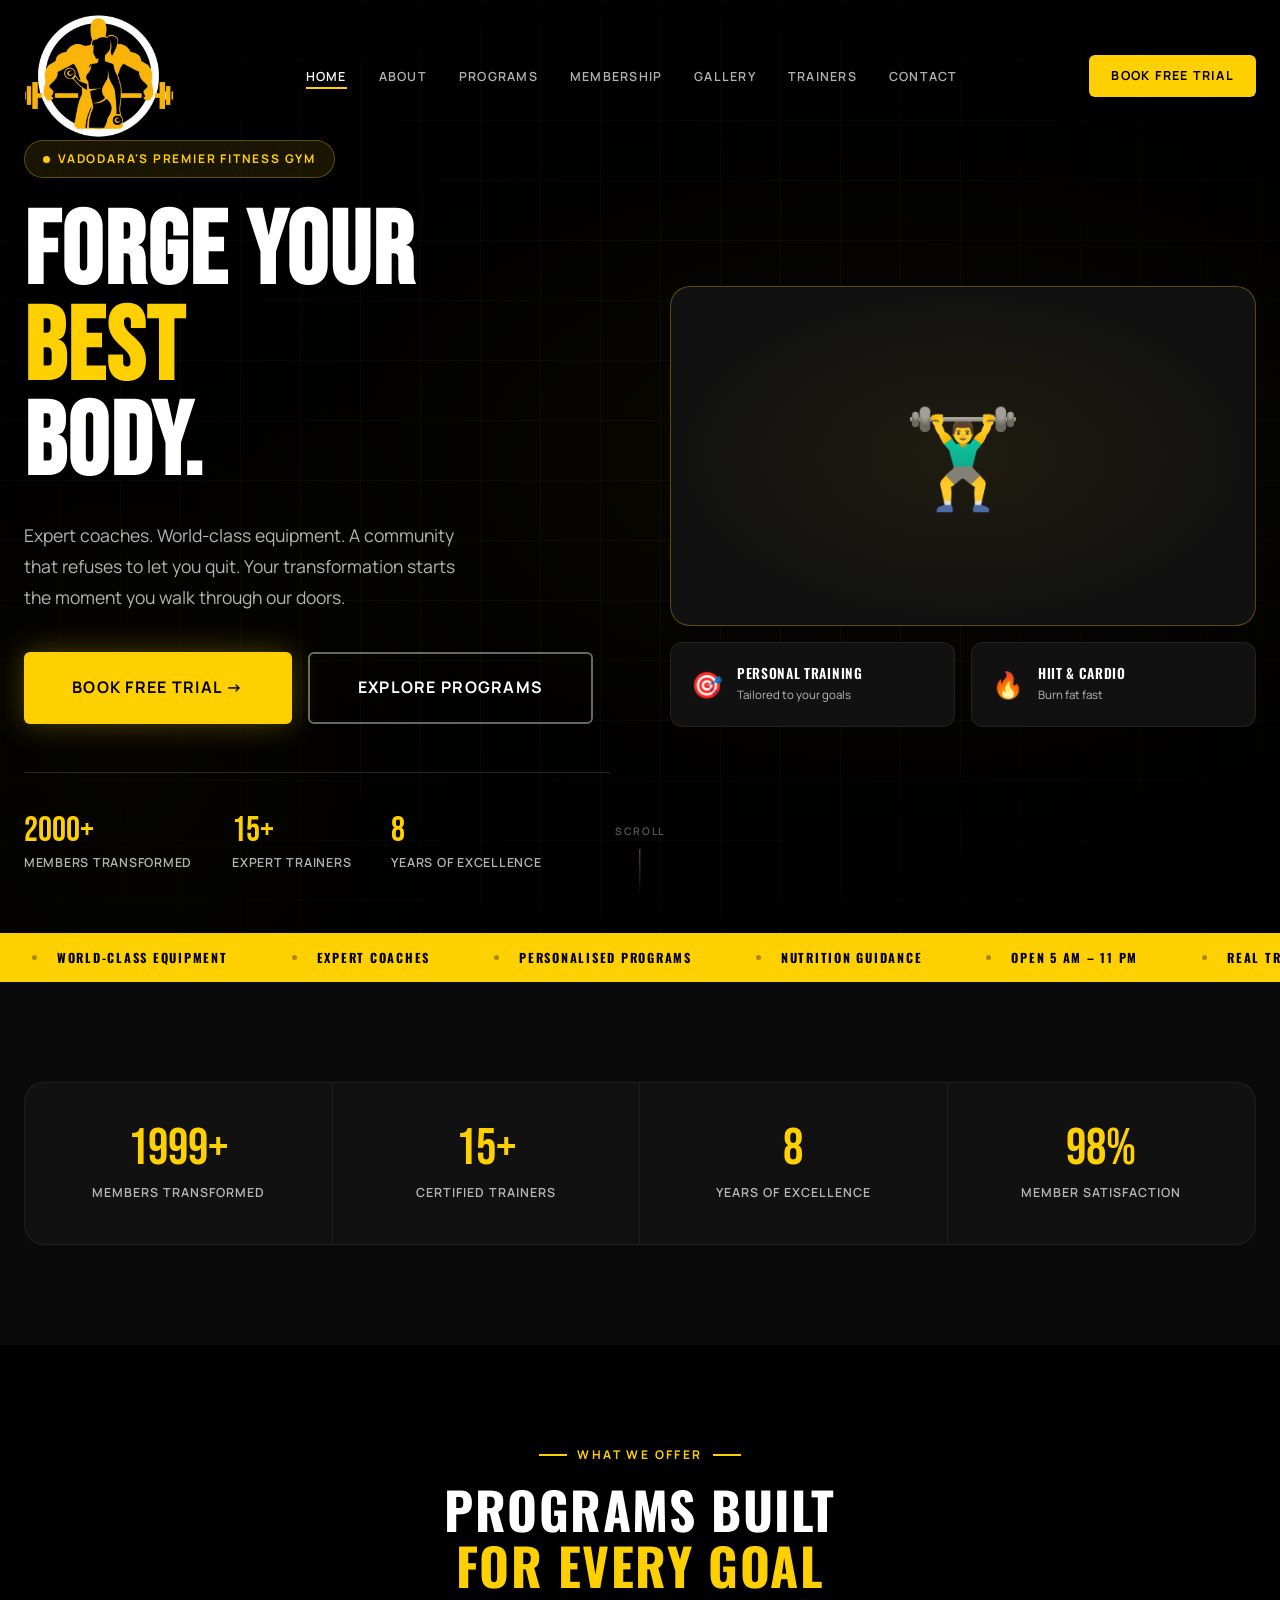
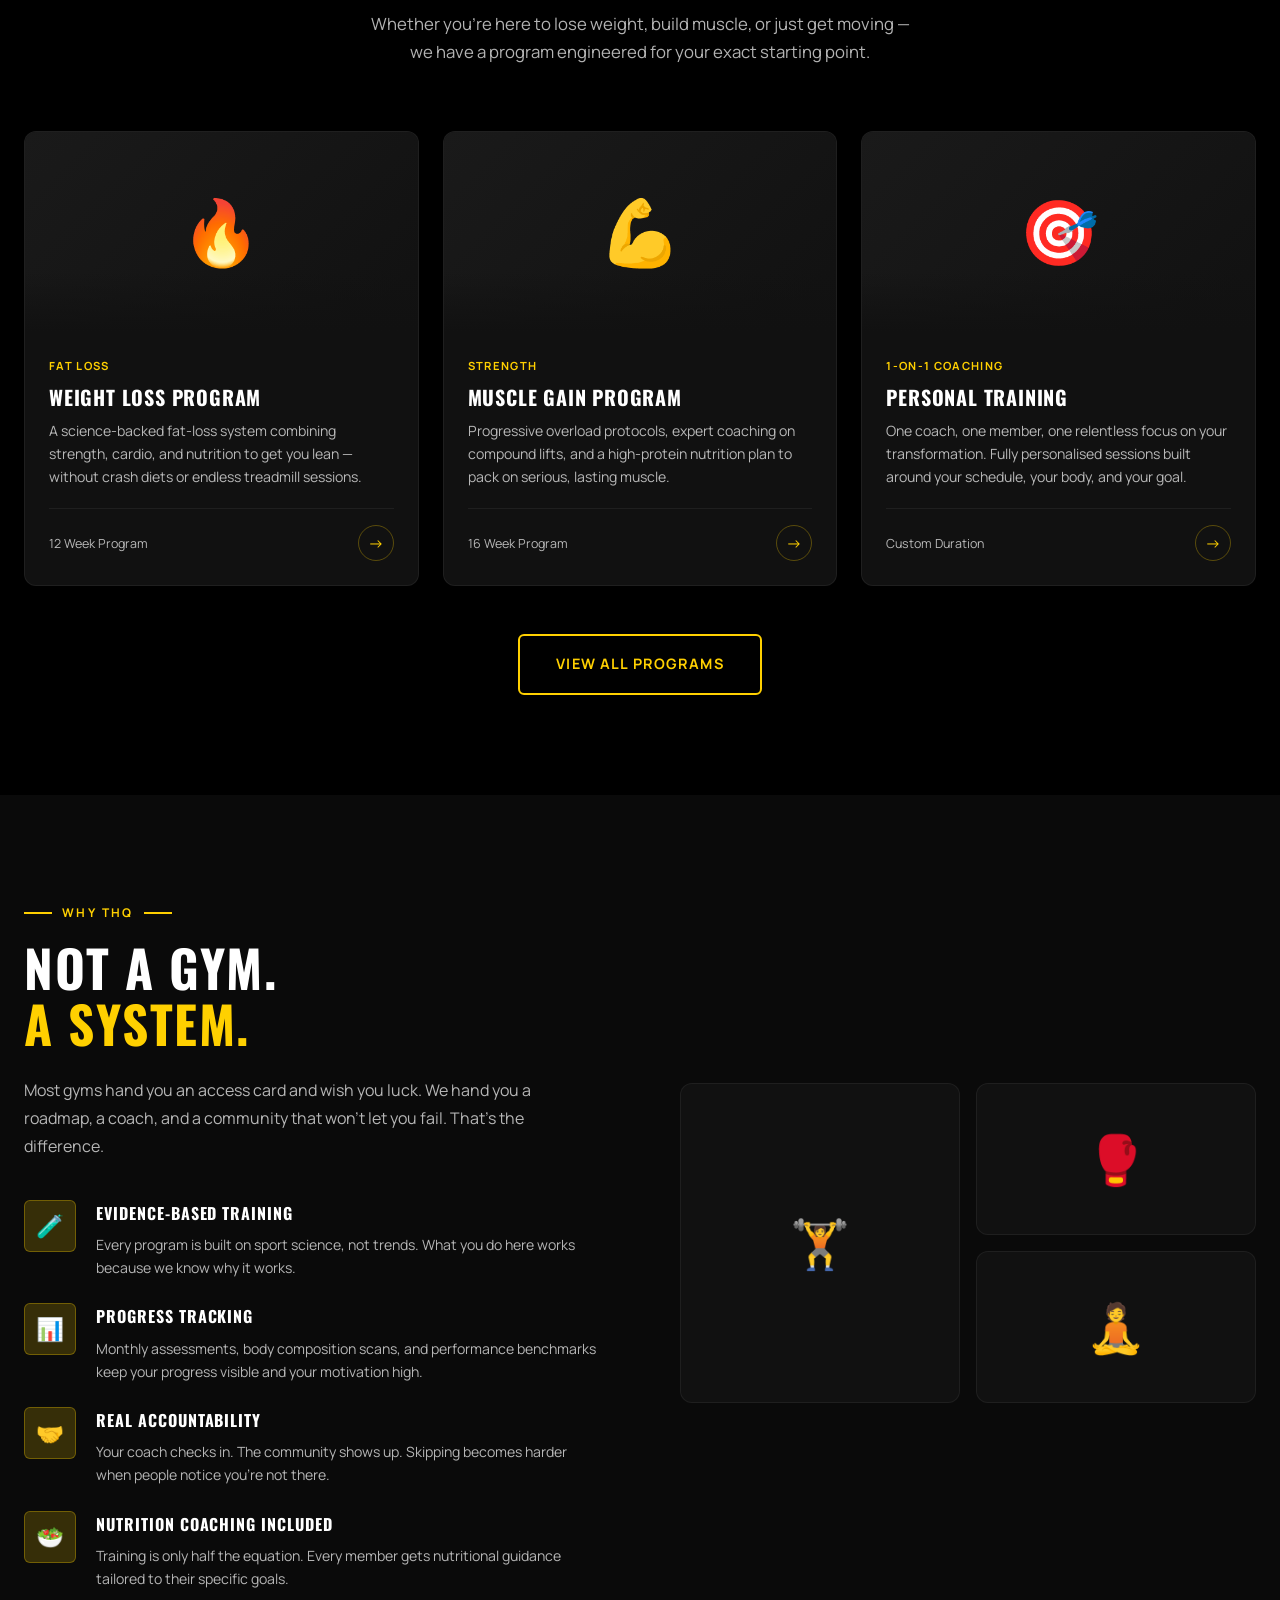
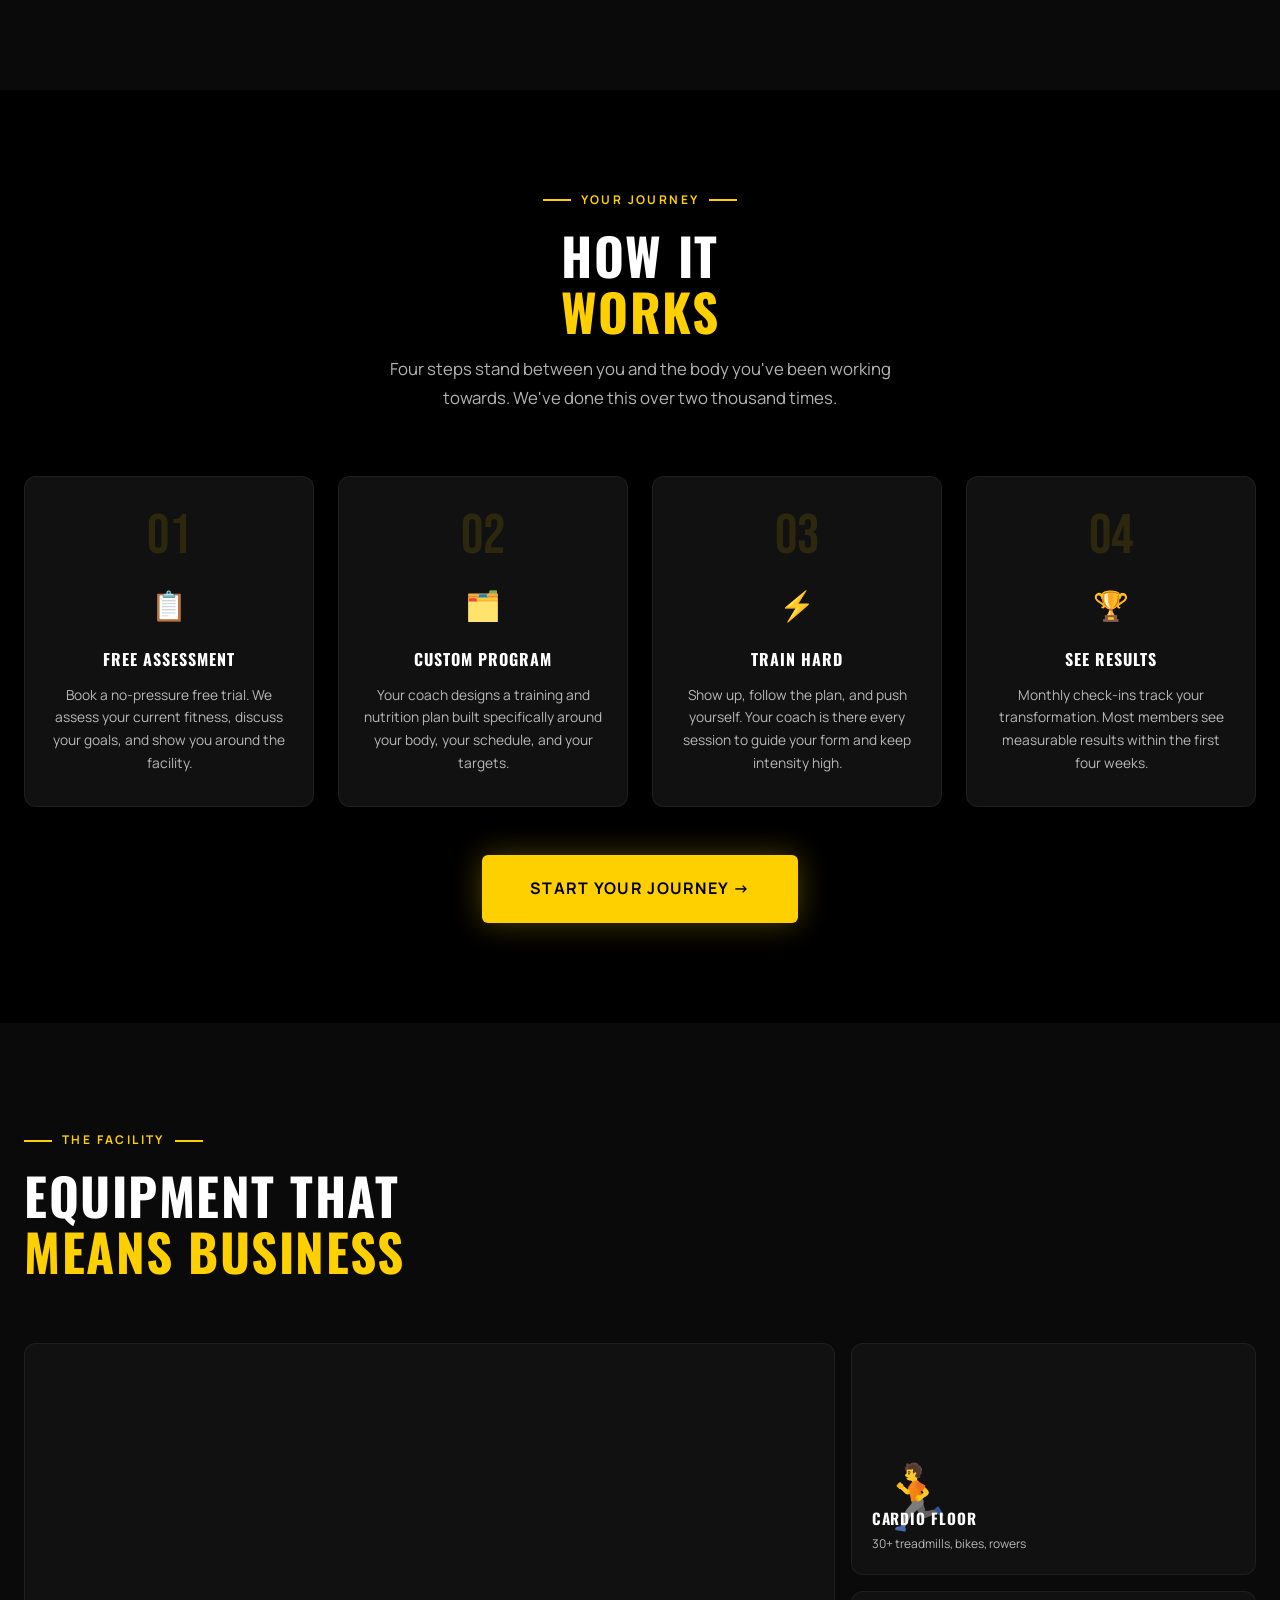
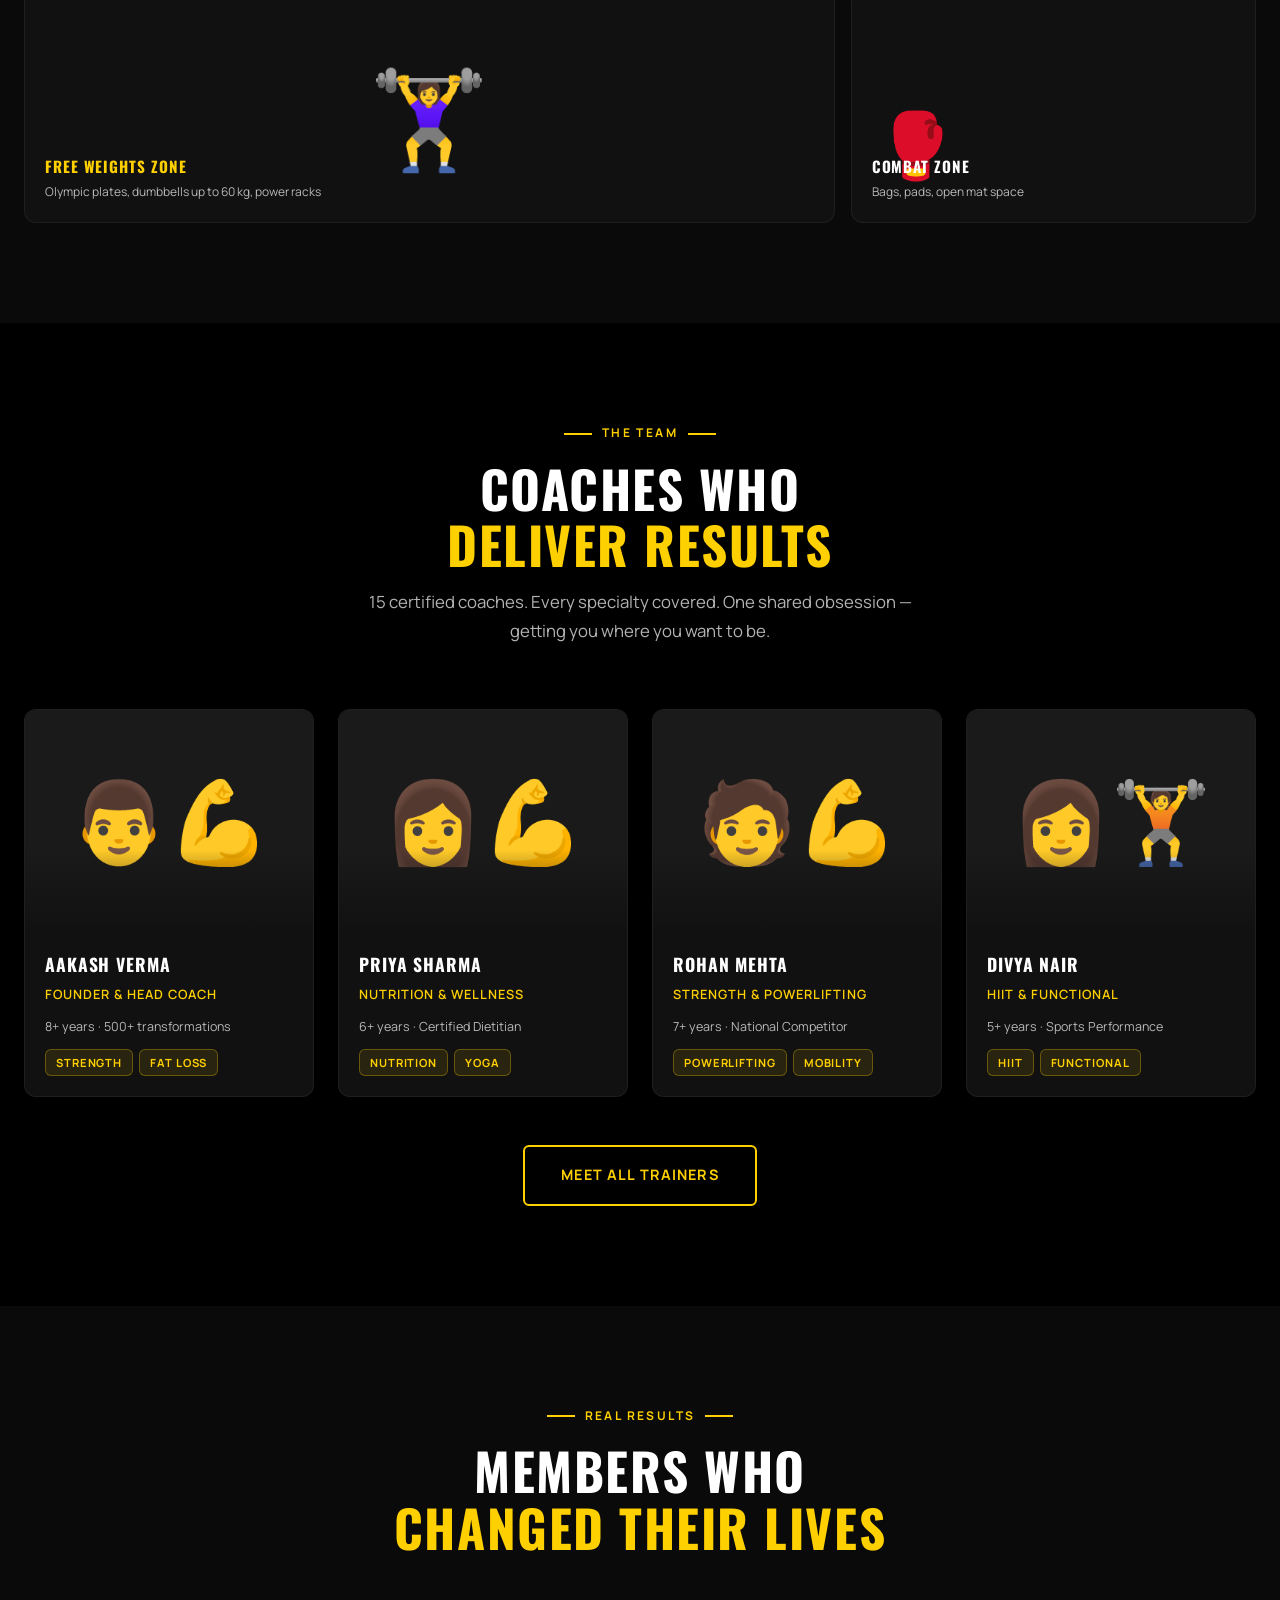
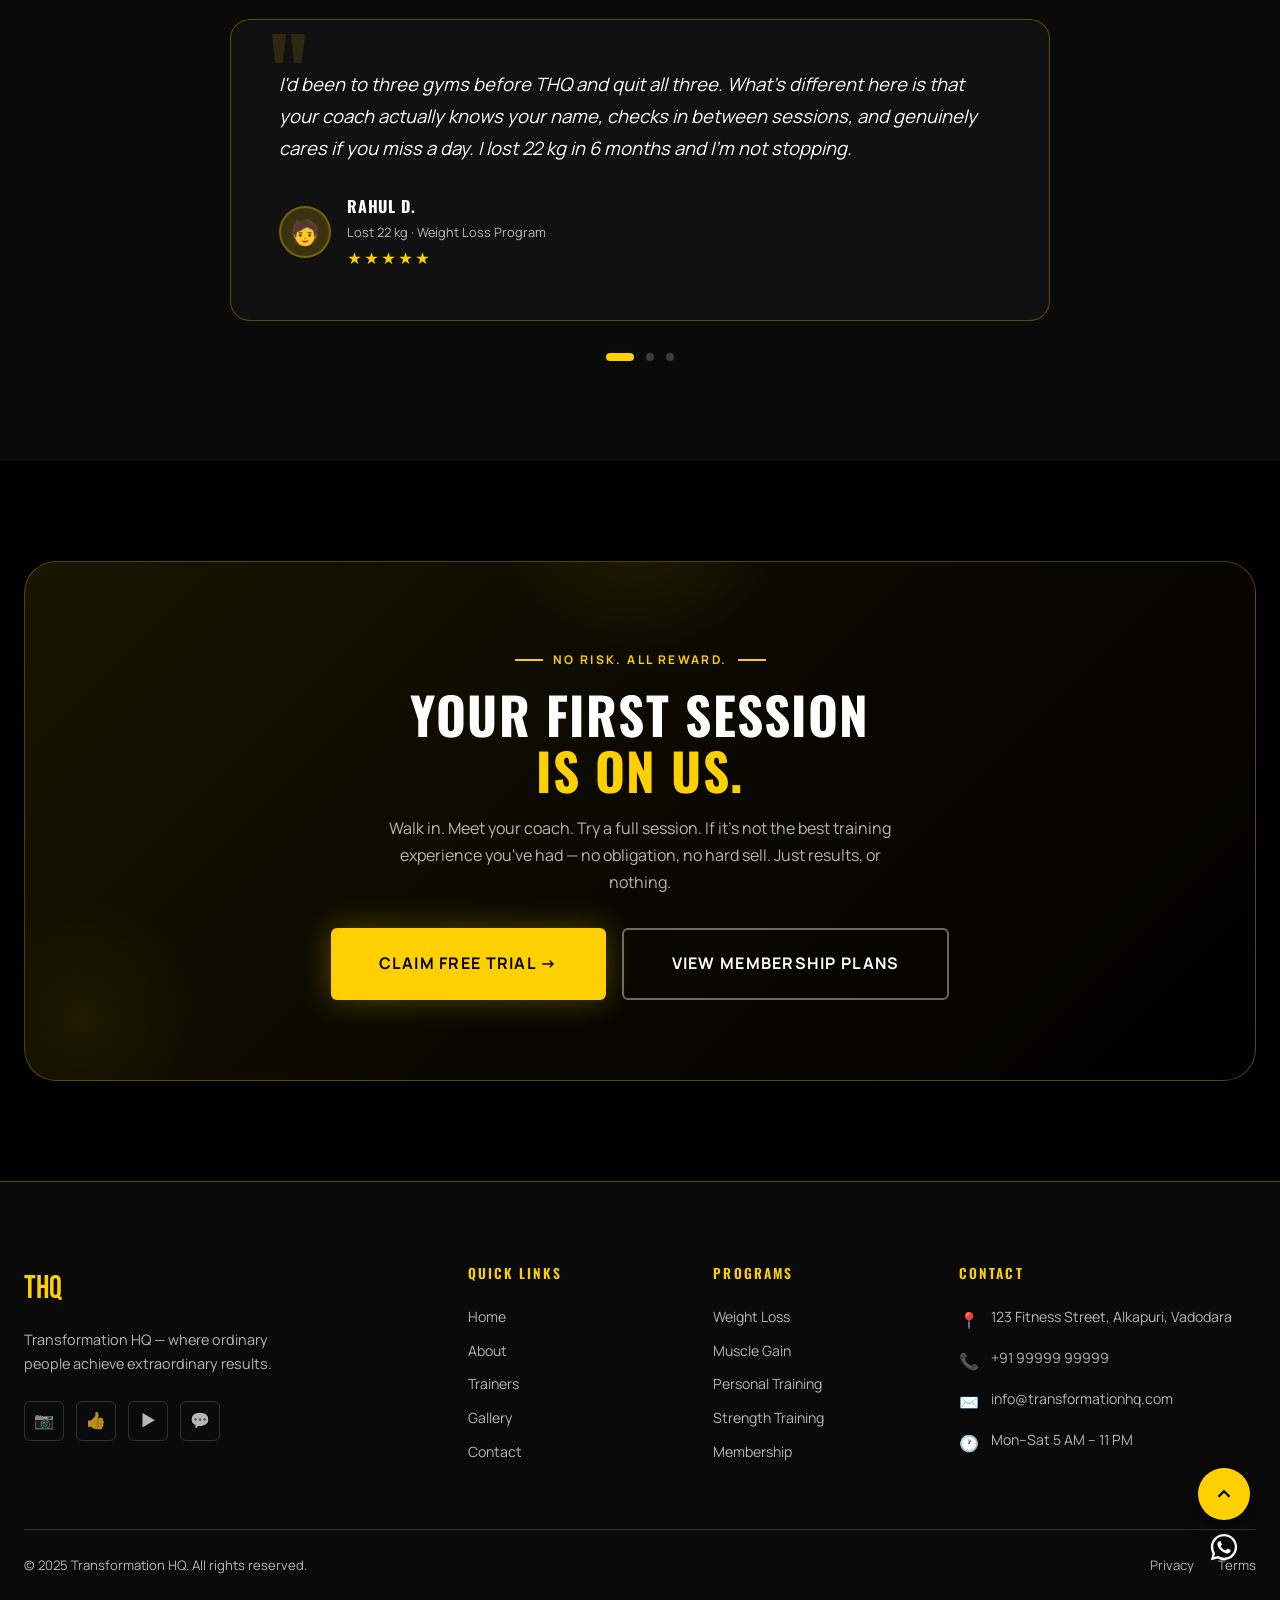
==== commit e14a9d3b: "Update index.html" ====
--- a/index.html
+++ b/index.html
@@ -613,15 +613,10 @@
     </button>
 
     <!-- WhatsApp -->
-    <a href="https://wa.me/919999999999?text=Hi%2C%20I%27m%20interested%20in%20joining%20Transformation%20HQ!"
-       target="_blank" rel="noopener noreferrer"
-       class="floating-wa" aria-label="Chat on WhatsApp" data-tooltip="Chat on WhatsApp">
-      <!-- Official WhatsApp logo path -->
-      <svg viewBox="0 0 24 24" xmlns="http://www.w3.org/2000/svg" aria-hidden="true">
-        <path d="M17.472 14.382c-.297-.149-1.758-.867-2.03-.967-.273-.099-.471-.148-.67.15-.197.297-.767.966-.94 1.164-.173.199-.347.223-.644.075-.297-.15-1.255-.463-2.39-1.475-.883-.788-1.48-1.761-1.653-2.059-.173-.297-.018-.458.13-.606.134-.133.298-.347.446-.52.149-.174.198-.298.298-.497.099-.198.05-.371-.025-.52-.075-.149-.669-1.612-.916-2.207-.242-.579-.487-.5-.669-.51-.173-.008-.371-.01-.57-.01-.198 0-.52.074-.792.372-.272.297-1.04 1.016-1.04 2.479 0 1.462 1.065 2.875 1.213 3.074.149.198 2.096 3.2 5.077 4.487.709.306 1.262.489 1.694.625.712.227 1.36.195 1.871.118.571-.085 1.758-.719 2.006-1.413.248-.694.248-1.289.173-1.413-.074-.124-.272-.198-.57-.347m-5.421 7.403h-.004a9.87 9.87 0 01-5.031-1.378l-.361-.214-3.741.982.998-3.648-.235-.374a9.86 9.86 0 01-1.51-5.26c.001-5.45 4.436-9.884 9.888-9.884 2.64 0 5.122 1.03 6.988 2.898a9.825 9.825 0 012.893 6.994c-.003 5.45-4.437 9.884-9.885 9.884m8.413-18.297A11.815 11.815 0 0012.05 0C5.495 0 .16 5.335.157 11.892c0 2.096.547 4.142 1.588 5.945L.057 24l6.305-1.654a11.882 11.882 0 005.683 1.448h.005c6.554 0 11.89-5.335 11.893-11.893a11.821 11.821 0 00-3.48-8.413z"/>
-      </svg>
-    </a>
-
+      <a href="https://wa.me/919999999999?text=Hi%2C%20I%27m%20interested%20in%20joining%20Transformation%20HQ!" class="whatsapp-float" target="_blank">
+    <svg viewBox="0 0 32 32" fill="white" width="30" height="30"><path d="M16 2C8.268 2 2 8.268 2 16c0 2.49.655 4.829 1.8 6.85L2 30l7.35-1.775A13.94 13.94 0 0 0 16 30c7.732 0 14-6.268 14-14S23.732 2 16 2zm0 25.5a11.44 11.44 0 0 1-5.82-1.587l-.418-.247-4.36 1.053 1.083-4.243-.272-.435A11.46 11.46 0 0 1 4.5 16C4.5 9.649 9.649 4.5 16 4.5S27.5 9.649 27.5 16 22.351 27.5 16 27.5zm6.29-8.46c-.344-.172-2.036-1.004-2.352-1.118-.316-.115-.546-.172-.776.172-.23.344-.892 1.118-1.093 1.348-.2.23-.402.258-.746.086-.344-.172-1.452-.535-2.768-1.708-1.022-.912-1.713-2.038-1.913-2.382-.2-.344-.021-.53.15-.701.154-.154.344-.402.516-.603.172-.2.23-.344.344-.573.115-.23.057-.43-.029-.603-.086-.172-.776-1.87-1.063-2.56-.28-.672-.564-.58-.776-.59l-.66-.011a1.267 1.267 0 0 0-.918.43c-.316.344-1.207 1.18-1.207 2.876s1.235 3.337 1.407 3.567c.172.23 2.43 3.71 5.886 5.204.823.355 1.466.567 1.967.726.826.263 1.578.226 2.172.137.662-.099 2.036-.832 2.323-1.635.287-.803.287-1.491.2-1.635-.086-.143-.315-.23-.66-.402z"/></svg>
+  </a>
+      
   </div>
 
   <script src="main.js"></script>
--- a/style.css
+++ b/style.css
@@ -49,11 +49,10 @@
 html {
   scroll-behavior: smooth;
   font-size: 16px;
-  background-color: var(--black-soft);
 }
 
 body {
-  background-color: var(--black-soft);
+  background-color: var(--black);
   color: var(--white);
   font-family: var(--font-body);
   font-size: 1rem;
@@ -304,42 +303,40 @@
 }
 
 /* ---- Navbar ---- */
-
 .navbar {
   position: fixed;
   top: 0;
   left: 0;
-  width: 100%;
+  right: 0;
   z-index: 1000;
-  background: #000000;
-  border-bottom: 1px solid var(--gold-border);
-}
-
-.nav-inner {
+  height: var(--nav-height);
   display: flex;
   align-items: center;
-  justify-content: space-between;
-  height: var(--nav-height);
-  padding-left: 40px;
-  padding-right: 40px;
-}
-
-.nav-links, .nav-cta {
-  margin-top: 0;
-}
-
-.nav-logo-img {
-  width: 150px;
-  height: auto;
-  display: block;
+  transition: background var(--transition), box-shadow var(--transition);
 }
 
 .navbar.scrolled {
-  background: #000000;
+  background: rgba(0, 0, 0, 0.95);
   backdrop-filter: blur(20px);
   -webkit-backdrop-filter: blur(20px);
   box-shadow: 0 2px 40px rgba(0, 0, 0, 0.8);
   border-bottom: 1px solid var(--gold-border);
+}
+
+.nav-inner {
+  display: flex;
+  align-items: center;
+  justify-content: space-between;
+  width: 100%;
+  max-width: var(--max-width);
+  margin: 0 auto;
+  padding: 0 24px;
+}
+
+.nav-logo {
+  display: flex;
+  flex-direction: column;
+  line-height: 1;
 }
 
 .nav-logo-main {
@@ -703,11 +700,7 @@
   background: var(--black-soft);
   border-top: 1px solid var(--gold-border);
   padding: 80px 0 0;
-  position: relative;
-  z-index: 1;
-}
-
-/* Footer background matches page background - no black gap */
+}
 
 .footer-grid {
   display: grid;
@@ -905,35 +898,7 @@
   transition: width 0.1s linear;
 }
 
-/* ---- Back to Top ---- */
-#back-to-top {
-  position: fixed;
-  bottom: 32px;
-  right: 32px;
-  width: 50px;
-  height: 50px;
-  background: var(--gold);
-  color: var(--black);
-  border: none;
-  border-radius: var(--radius-sm);
-  font-size: 1.2rem;
-  display: none;
-  align-items: center;
-  justify-content: center;
-  cursor: pointer;
-  box-shadow: var(--shadow-gold);
-  transition: var(--transition);
-  z-index: 990;
-}
-
-#back-to-top:hover {
-  transform: translateY(-4px);
-  background: #ffe033;
-}
-
-#back-to-top.visible {
-  display: flex;
-}
+/* ---- Back to Top — handled by .floating-actions block below ---- */
 
 /* ---- Page Hero ---- */
 .page-hero {
@@ -2636,7 +2601,7 @@
 
 /* ============================================================
    MOBILE & ANDROID RESPONSIVENESS
-
+   Add this to the VERY BOTTOM of your main CSS file
 ============================================================ */
 
 /* 1. Prevent Horizontal Scrolling on Mobile */
@@ -2750,6 +2715,12 @@
    FLOATING ACTION BUTTONS (WhatsApp & Back to Top)
 ============================================================ */
 
+/* ============================================================
+   FLOATING ACTION BUTTONS
+   — WhatsApp (always visible) + Back to Top (on scroll)
+   — Stacked in a column so they never overlap each other
+   ============================================================ */
+
 .floating-actions {
   position: fixed;
   bottom: 30px;
@@ -2758,81 +2729,138 @@
   flex-direction: column;
   align-items: center;
   gap: 12px;
-  z-index: 9999;
-}
-
-/* Base style for both floating buttons */
-.floating-wa, 
+  z-index: 1100;
+}
+
+/* Base style shared by both buttons */
+.floating-wa,
 #back-to-top {
-  width: 50px;
-  height: 50px;
+  width: 52px;
+  height: 52px;
   border-radius: 50%;
   display: flex;
   align-items: center;
   justify-content: center;
   cursor: pointer;
-  box-shadow: 0 4px 15px rgba(0, 0, 0, 0.5);
-  transition: transform 0.3s ease, box-shadow 0.3s ease, background 0.3s ease, opacity 0.3s ease, visibility 0.3s ease;
-  border: 2px solid transparent;
+  box-shadow: 0 4px 20px rgba(0, 0, 0, 0.55);
+  transition: transform 0.3s cubic-bezier(0.4, 0, 0.2, 1),
+              box-shadow 0.3s ease,
+              background 0.3s ease,
+              opacity 0.3s ease,
+              visibility 0.3s ease;
+  border: none;
   flex-shrink: 0;
-}
-
-/* WhatsApp Button — always visible, sits ABOVE back-to-top */
+  position: relative;
+}
+
+/* Tooltip shared styles */
+.floating-wa::after,
+#back-to-top::after {
+  content: attr(data-tooltip);
+  position: absolute;
+  right: calc(100% + 10px);
+  top: 50%;
+  transform: translateY(-50%);
+  background: rgba(0, 0, 0, 0.85);
+  color: #fff;
+  font-family: var(--font-body);
+  font-size: 0.72rem;
+  font-weight: 600;
+  letter-spacing: 0.04em;
+  white-space: nowrap;
+  padding: 5px 10px;
+  border-radius: 6px;
+  opacity: 0;
+  pointer-events: none;
+  transition: opacity 0.2s ease;
+}
+
+.floating-wa:hover::after,
+#back-to-top:hover::after {
+  opacity: 1;
+}
+
+/* ---- WhatsApp Button (always on screen) ---- */
 .floating-wa {
-  background: var(--black-card, #111);
-  color: #25D366;
-  border-color: #25D366;
-  order: 1; /* renders first = higher in the column = visually above */
-}
-
-.floating-wa:hover {
   background: #25D366;
   color: #fff;
+  text-decoration: none;
+}
+
+.floating-wa:hover {
+  background: #1ebe5d;
   transform: translateY(-4px);
-  box-shadow: 0 6px 20px rgba(37, 211, 102, 0.4);
-}
-
-/* Back to Top Button — hidden until scroll, sits BELOW WhatsApp */
+  box-shadow: 0 8px 24px rgba(37, 211, 102, 0.5);
+  color: #fff;
+}
+
+.floating-wa svg {
+  width: 26px;
+  height: 26px;
+  fill: currentColor;
+  stroke: none;
+}
+
+/* ---- Back to Top Button (appears after scroll) ---- */
 #back-to-top {
   background: var(--gold, #FFD000);
   color: var(--black, #000);
-  border-color: var(--gold, #FFD000);
+  /* Hidden by default — no position:fixed override needed, lives in .floating-actions */
   opacity: 0;
   visibility: hidden;
+  transform: translateY(16px) scale(0.85);
   pointer-events: none;
-  transform: translateY(10px);
-  order: 2; /* renders second = lower in the column = visually below */
 }
 
 #back-to-top.visible {
   opacity: 1;
   visibility: visible;
+  transform: translateY(0) scale(1);
   pointer-events: auto;
-  transform: translateY(0);
 }
 
 #back-to-top:hover {
   background: #ffe033;
-  transform: translateY(-4px) !important;
-  box-shadow: 0 6px 20px rgba(255, 208, 0, 0.45);
-}
-
-/* Mobile Adjustments for Floating Buttons */
+  transform: translateY(-4px) scale(1) !important;
+  box-shadow: 0 8px 24px rgba(255, 208, 0, 0.45);
+}
+
+#back-to-top svg {
+  width: 22px;
+  height: 22px;
+  stroke: currentColor;
+  fill: none;
+  stroke-width: 2.5;
+}
+
+/* ---- Mobile ---- */
 @media (max-width: 768px) {
   .floating-actions {
     bottom: 20px;
-    right: 16px;
+    right: 18px;
     gap: 10px;
   }
-  .floating-wa, 
+
+  .floating-wa,
   #back-to-top {
     width: 46px;
     height: 46px;
   }
-  .floating-wa svg,
+
+  .floating-wa svg {
+    width: 22px;
+    height: 22px;
+  }
+
   #back-to-top svg {
-    width: 20px;
-    height: 20px;
+    width: 19px;
+    height: 19px;
+  }
+
+  /* Hide tooltips on touch devices */
+  .floating-wa::after,
+  #back-to-top::after {
+    display: none;
   }
 }
 
@@ -2900,25 +2928,7 @@
   }
 }
 
-/*----------- Hero section - padding accounts for navbar (80px) + header panel (36px) -------------*/
-.hero-section {
-  padding-top: calc(var(--nav-height) + 36px);
-}
-
-.hero-headline {
-  margin-top: 0;
-  position: relative;
-  z-index: 2;
-}
-
-/* On mobile: header panel hidden so only navbar height needed */
-@media (max-width: 768px) {
-  .hero-section {
-    padding-top: var(--nav-height);
-  }
-}
-
-   /* ============================================================
+ /* ============================================================
        INDEX PAGE — HERO & SECTION STYLES
     ============================================================ */
 
@@ -3847,737 +3857,508 @@
       .stats-bar-home    { grid-template-columns: 1fr 1fr; }
     }
 
- /* ============================================================
-       CONTACT PAGE — SPECIFIC STYLES
+  /* ============================================================
+       CONTACT PAGE — LOCAL STYLES
     ============================================================ */
 
-    /* ---- Scroll Progress ---- */
-    #scroll-progress {
-      position: fixed;
-      top: 0; left: 0;
-      height: 3px;
-      width: 0%;
-      background: var(--gold);
-      z-index: 9999;
-      transition: width 0.1s linear;
-    }
-
-    /* ---- Reveal Animations ---- */
-    .reveal, .reveal-left, .reveal-right, .reveal-scale {
-      opacity: 0;
-      transition: opacity 0.7s ease, transform 0.7s ease;
-    }
-    .reveal          { transform: translateY(28px); }
-    .reveal-left     { transform: translateX(-36px); }
-    .reveal-right    { transform: translateX(36px); }
-    .reveal-scale    { transform: scale(0.94); }
-    .reveal.revealed,
-    .reveal-left.revealed,
-    .reveal-right.revealed,
-    .reveal-scale.revealed { opacity: 1; transform: none; }
-    .delay-100 { transition-delay: 0.1s; }
-    .delay-200 { transition-delay: 0.2s; }
-    .delay-300 { transition-delay: 0.3s; }
-
-    /* ---- Misc Utilities ---- */
-    .mb-8  { margin-bottom: 8px; }
-    .mb-16 { margin-bottom: 16px; }
-    .mb-24 { margin-bottom: 24px; }
-    .mb-32 { margin-bottom: 32px; }
-    .mt-16 { margin-top: 16px; }
-    .mt-24 { margin-top: 24px; }
-    .mt-32 { margin-top: 32px; }
-    .mt-48 { margin-top: 48px; }
-
-    .gold-divider {
-      width: 48px; height: 3px;
-      background: var(--gold);
-      border-radius: 2px;
-    }
-
-    .icon-box {
-      font-size: 2rem;
-      margin-bottom: 16px;
-    }
-
-    .glow-dot {
-      display: inline-block;
-      width: 8px; height: 8px;
-      border-radius: 50%;
-      background: #22c55e;
-      box-shadow: 0 0 8px rgba(34,197,94,0.7);
-      animation: glow-pulse 2s infinite;
-    }
-
-    @keyframes glow-pulse {
-      0%, 100% { opacity: 1; }
-      50%       { opacity: 0.4; }
-    }
-
-    /* ---- Ticker ---- */
-    .ticker-wrap {
-      overflow: hidden;
-      white-space: nowrap;
-      background: var(--gold);
-      padding: 14px 0;
+    /* ---- Contact Layout ---- */
+    .contact-grid {
+      display: grid;
+      grid-template-columns: 1fr 1.2fr;
+      gap: 64px;
+      align-items: start;
+    }
+
+    /* ---- Info Cards ---- */
+    .contact-info-stack {
       display: flex;
-    }
-    .ticker-inner {
-      display: inline-flex;
-      animation: ticker-scroll 28s linear infinite;
-    }
-    .ticker-item {
-      display: inline-flex;
+      flex-direction: column;
+      gap: 16px;
+    }
+
+    .contact-info-card {
+      background: var(--black-card);
+      border: 1px solid rgba(255,255,255,0.07);
+      border-radius: var(--radius-md);
+      padding: 24px 28px;
+      display: flex;
+      align-items: flex-start;
+      gap: 18px;
+      transition: border-color var(--transition), transform var(--transition);
+    }
+
+    .contact-info-card:hover {
+      border-color: var(--gold-border);
+      transform: translateX(4px);
+    }
+
+    .contact-info-icon {
+      width: 46px;
+      height: 46px;
+      border-radius: 10px;
+      background: var(--gold-glow);
+      border: 1px solid var(--gold-border);
+      display: flex;
       align-items: center;
-      gap: 20px;
+      justify-content: center;
+      font-size: 1.3rem;
+      flex-shrink: 0;
+    }
+
+    .contact-info-label {
       font-family: var(--font-heading);
+      font-size: 0.7rem;
+      font-weight: 700;
+      letter-spacing: 0.15em;
+      text-transform: uppercase;
+      color: var(--gold);
+      margin-bottom: 5px;
+    }
+
+    .contact-info-value {
+      font-size: 0.95rem;
+      color: var(--white);
+      font-weight: 500;
+      line-height: 1.5;
+    }
+
+    .contact-info-value a {
+      color: var(--white);
+      transition: color var(--transition);
+    }
+
+    .contact-info-value a:hover {
+      color: var(--gold);
+    }
+
+    .contact-info-sub {
       font-size: 0.78rem;
-      font-weight: 700;
-      letter-spacing: 0.14em;
-      text-transform: uppercase;
-      color: var(--black);
-      padding: 0 32px;
-    }
-    .ticker-sep {
-      width: 5px; height: 5px;
-      background: rgba(0,0,0,0.35);
-      border-radius: 50%;
-      display: inline-block;
-      flex-shrink: 0;
-    }
-    @keyframes ticker-scroll {
-      from { transform: translateX(0); }
-      to   { transform: translateX(-50%); }
-    }
-    .ticker-wrap:hover .ticker-inner { animation-play-state: paused; }
-
-    /* ---- Page Hero ---- */
-    .page-hero {
-      padding: 160px 0 80px;
-      background: var(--black);
-      position: relative;
-      overflow: hidden;
-    }
-    .page-hero::before {
-      content: '';
-      position: absolute;
-      inset: 0;
-      background: radial-gradient(ellipse 70% 60% at 80% 40%, rgba(255,208,0,0.06) 0%, transparent 70%);
-      pointer-events: none;
-    }
-    .page-hero-eyebrow {
-      font-family: var(--font-body);
+      color: var(--white-muted);
+      margin-top: 3px;
+    }
+
+    /* ---- Hours Table ---- */
+    .hours-card {
+      background: var(--black-card);
+      border: 1px solid rgba(255,255,255,0.07);
+      border-radius: var(--radius-md);
+      padding: 28px;
+      margin-top: 16px;
+    }
+
+    .hours-card-title {
+      font-family: var(--font-heading);
       font-size: 0.75rem;
       font-weight: 700;
-      letter-spacing: 0.2em;
+      letter-spacing: 0.15em;
       text-transform: uppercase;
       color: var(--gold);
-      margin-bottom: 16px;
-    }
-    .page-hero h1 {
-      font-family: var(--font-display);
-      font-size: clamp(3rem, 7vw, 6rem);
-      line-height: 0.95;
-      text-transform: uppercase;
-      letter-spacing: 0.02em;
-      margin-bottom: 20px;
-    }
-    .page-hero p {
-      font-size: 1.05rem;
-      color: var(--white-muted);
-      max-width: 560px;
-      line-height: 1.75;
-    }
-    .breadcrumb {
+      margin-bottom: 18px;
       display: flex;
       align-items: center;
       gap: 8px;
-      font-size: 0.78rem;
+    }
+
+    .hours-row {
+      display: flex;
+      justify-content: space-between;
+      align-items: center;
+      padding: 10px 0;
+      border-bottom: 1px solid rgba(255,255,255,0.05);
+      font-size: 0.88rem;
+    }
+
+    .hours-row:last-child {
+      border-bottom: none;
+      padding-bottom: 0;
+    }
+
+    .hours-day {
       color: var(--white-muted);
+    }
+
+    .hours-time {
+      color: var(--white);
       font-weight: 600;
-      letter-spacing: 0.05em;
-      text-transform: uppercase;
-      margin-bottom: 24px;
-    }
-    .breadcrumb a { color: var(--gold); }
-    .breadcrumb a:hover { text-decoration: underline; }
-    .breadcrumb-sep { color: rgba(255,255,255,0.25); }
-
-    /* ---- Contact Info Cards ---- */
-    .info-cards {
-      display: grid;
-      grid-template-columns: repeat(4, 1fr);
-      gap: 20px;
-    }
-
-    .info-card {
-      background: var(--black-card);
-      border: 1px solid rgba(255,255,255,0.06);
-      border-radius: var(--radius-md);
-      padding: 32px 24px;
-      transition: var(--transition);
-      position: relative;
-      overflow: hidden;
-    }
-
-    .info-card::before {
-      content: '';
-      position: absolute;
-      top: 0; left: 0; right: 0;
-      height: 2px;
-      background: var(--gold);
-      transform: scaleX(0);
-      transition: var(--transition);
-    }
-
-    .info-card:hover {
-      border-color: var(--gold-border);
-      transform: translateY(-4px);
-      box-shadow: var(--shadow-card);
-    }
-
-    .info-card:hover::before { transform: scaleX(1); }
-
-    .info-card-icon {
-      font-size: 2rem;
-      margin-bottom: 16px;
-      display: block;
-    }
-
-    .info-card-label {
+    }
+
+    .hours-time.closed {
+      color: rgba(255,255,255,0.3);
+      font-weight: 400;
+    }
+
+    .hours-badge {
+      display: inline-flex;
+      align-items: center;
+      gap: 5px;
       font-size: 0.68rem;
       font-weight: 700;
-      letter-spacing: 0.2em;
+      letter-spacing: 0.08em;
       text-transform: uppercase;
-      color: var(--gold);
-      margin-bottom: 8px;
-    }
-
-    .info-card-title {
+      background: rgba(34, 197, 94, 0.15);
+      color: #22c55e;
+      border: 1px solid rgba(34, 197, 94, 0.3);
+      border-radius: 20px;
+      padding: 3px 10px;
+    }
+
+    .hours-badge::before {
+      content: '';
+      width: 6px;
+      height: 6px;
+      border-radius: 50%;
+      background: #22c55e;
+      animation: pulse-dot 2s infinite;
+    }
+
+    @keyframes pulse-dot {
+      0%, 100% { opacity: 1; }
+      50% { opacity: 0.4; }
+    }
+
+    /* ---- Contact Form ---- */
+    .contact-form-wrap {
+      background: var(--black-card);
+      border: 1px solid rgba(255,255,255,0.07);
+      border-radius: var(--radius-lg);
+      padding: 48px 44px;
+    }
+
+    .contact-form-title {
       font-family: var(--font-heading);
-      font-size: 1rem;
+      font-size: 1.5rem;
       font-weight: 700;
       text-transform: uppercase;
-      letter-spacing: 0.06em;
-      margin-bottom: 12px;
-    }
-
-    .info-card-body {
+      letter-spacing: 0.04em;
+      margin-bottom: 6px;
+    }
+
+    .contact-form-subtitle {
       font-size: 0.88rem;
       color: var(--white-muted);
-      line-height: 1.65;
-    }
-
-    .info-card-link {
-      display: inline-block;
-      margin-top: 16px;
-      font-size: 0.82rem;
+      margin-bottom: 32px;
+      line-height: 1.6;
+    }
+
+    .form-grid-2 {
+      display: grid;
+      grid-template-columns: 1fr 1fr;
+      gap: 16px;
+    }
+
+    .form-group {
+      display: flex;
+      flex-direction: column;
+      gap: 7px;
+      margin-bottom: 18px;
+    }
+
+    .form-group:last-of-type {
+      margin-bottom: 0;
+    }
+
+    .form-label {
+      font-size: 0.75rem;
+      font-weight: 700;
+      letter-spacing: 0.1em;
+      text-transform: uppercase;
+      color: var(--white-muted);
+    }
+
+    .form-label span.req {
+      color: var(--gold);
+      margin-left: 2px;
+    }
+
+    .form-input,
+    .form-select,
+    .form-textarea {
+      background: rgba(255,255,255,0.04);
+      border: 1px solid rgba(255,255,255,0.1);
+      border-radius: var(--radius-sm);
+      color: var(--white);
+      font-family: var(--font-body);
+      font-size: 0.92rem;
+      padding: 13px 16px;
+      transition: border-color var(--transition), box-shadow var(--transition), background var(--transition);
+      outline: none;
+      width: 100%;
+    }
+
+    .form-input::placeholder,
+    .form-textarea::placeholder {
+      color: rgba(255,255,255,0.25);
+    }
+
+    .form-input:focus,
+    .form-select:focus,
+    .form-textarea:focus {
+      border-color: var(--gold);
+      background: rgba(255,208,0,0.04);
+      box-shadow: 0 0 0 3px rgba(255,208,0,0.1);
+    }
+
+    .form-select {
+      cursor: pointer;
+      appearance: none;
+      background-image: url("data:image/svg+xml,%3Csvg xmlns='http://www.w3.org/2000/svg' width='12' height='8' viewBox='0 0 12 8'%3E%3Cpath d='M1 1l5 5 5-5' stroke='%23FFD000' stroke-width='1.5' fill='none' stroke-linecap='round'/%3E%3C/svg%3E");
+      background-repeat: no-repeat;
+      background-position: right 14px center;
+      padding-right: 38px;
+    }
+
+    .form-select option {
+      background: var(--black-card);
+      color: var(--white);
+    }
+
+    .form-textarea {
+      resize: vertical;
+      min-height: 120px;
+      line-height: 1.6;
+    }
+
+    .contact-form-submit {
+      width: 100%;
+      margin-top: 24px;
+      padding: 16px;
+      font-size: 0.9rem;
+      letter-spacing: 0.1em;
+    }
+
+    /* ---- Quick Contact Chips ---- */
+    .quick-contact-row {
+      display: flex;
+      gap: 10px;
+      flex-wrap: wrap;
+      margin-top: 20px;
+      padding-top: 20px;
+      border-top: 1px solid rgba(255,255,255,0.06);
+    }
+
+    .quick-chip {
+      display: inline-flex;
+      align-items: center;
+      gap: 7px;
+      font-size: 0.78rem;
+      font-weight: 700;
+      letter-spacing: 0.06em;
+      text-transform: uppercase;
+      padding: 9px 16px;
+      border-radius: 30px;
+      border: 1px solid rgba(255,255,255,0.12);
+      color: var(--white-muted);
+      transition: all var(--transition);
+      text-decoration: none;
+    }
+
+    .quick-chip:hover {
+      border-color: var(--gold);
+      color: var(--gold);
+      background: var(--gold-glow);
+    }
+
+    .quick-chip.whatsapp:hover {
+      border-color: #25D366;
+      color: #25D366;
+      background: rgba(37, 211, 102, 0.08);
+    }
+
+    /* ---- Map Section ---- */
+    .map-section {
+      background: var(--black-soft);
+    }
+
+    .map-embed-wrap {
+      border-radius: var(--radius-lg);
+      overflow: hidden;
+      border: 1px solid rgba(255,255,255,0.07);
+      height: 420px;
+      position: relative;
+      background: var(--black-card);
+    }
+
+    .map-embed-wrap iframe {
+      width: 100%;
+      height: 100%;
+      border: none;
+      filter: grayscale(60%) invert(90%) hue-rotate(180deg) brightness(0.85) contrast(0.9);
+      display: block;
+    }
+
+    .map-overlay-card {
+      position: absolute;
+      top: 20px;
+      left: 20px;
+      background: rgba(0,0,0,0.88);
+      backdrop-filter: blur(12px);
+      border: 1px solid var(--gold-border);
+      border-radius: var(--radius-md);
+      padding: 18px 22px;
+      min-width: 220px;
+    }
+
+    .map-overlay-name {
+      font-family: var(--font-heading);
+      font-size: 0.95rem;
+      font-weight: 700;
+      text-transform: uppercase;
+      letter-spacing: 0.05em;
+      color: var(--gold);
+      margin-bottom: 6px;
+    }
+
+    .map-overlay-addr {
+      font-size: 0.8rem;
+      color: var(--white-muted);
+      line-height: 1.5;
+    }
+
+    .map-directions-btn {
+      display: inline-flex;
+      align-items: center;
+      gap: 6px;
+      font-size: 0.72rem;
       font-weight: 700;
       letter-spacing: 0.08em;
       text-transform: uppercase;
       color: var(--gold);
+      margin-top: 10px;
       text-decoration: none;
-      transition: var(--transition);
-    }
-
-    .info-card-link:hover { letter-spacing: 0.12em; }
-
-    /* ---- Hours Row ---- */
-    .hours-row {
+      transition: opacity var(--transition);
+    }
+
+    .map-directions-btn:hover {
+      opacity: 0.75;
+    }
+
+    /* ---- Social Strip ---- */
+    .social-strip {
       display: flex;
-      justify-content: space-between;
+      gap: 14px;
+      flex-wrap: wrap;
+      margin-top: 32px;
+    }
+
+    .social-link-card {
+      display: flex;
       align-items: center;
-      font-size: 0.85rem;
-      padding: 6px 0;
-      border-bottom: 1px solid rgba(255,255,255,0.05);
-    }
-    .hours-row:last-of-type { border-bottom: none; }
-    .hours-row .day { color: var(--white-muted); }
-    .hours-row .time { color: var(--gold); font-weight: 600; }
-
-    /* ---- Contact Layout ---- */
-    .contact-layout {
-      display: grid;
-      grid-template-columns: 1.15fr 1fr;
-      gap: 64px;
-      align-items: start;
-    }
-
-    /* ---- Form Styles ---- */
-    .form-group { margin-bottom: 20px; }
-
-    .form-label {
-      display: block;
-      font-size: 0.78rem;
+      gap: 10px;
+      background: var(--black-card);
+      border: 1px solid rgba(255,255,255,0.07);
+      border-radius: var(--radius-md);
+      padding: 14px 20px;
+      flex: 1;
+      min-width: 140px;
+      text-decoration: none;
+      color: var(--white);
+      transition: border-color var(--transition), transform var(--transition);
+    }
+
+    .social-link-card:hover {
+      border-color: var(--gold-border);
+      transform: translateY(-3px);
+      color: var(--white);
+    }
+
+    .social-link-icon {
+      font-size: 1.4rem;
+    }
+
+    .social-link-name {
+      font-family: var(--font-heading);
+      font-size: 0.8rem;
       font-weight: 700;
-      letter-spacing: 0.1em;
       text-transform: uppercase;
+      letter-spacing: 0.06em;
+    }
+
+    .social-link-handle {
+      font-size: 0.72rem;
       color: var(--white-muted);
-      margin-bottom: 8px;
-    }
-
-    .form-label .req { color: var(--gold); }
-
-    .form-input,
-    .form-select,
-    .form-textarea {
-      width: 100%;
-      background: var(--black-mid);
-      border: 1px solid rgba(255,255,255,0.1);
-      border-radius: var(--radius-sm);
-      color: var(--white);
-      font-family: var(--font-body);
-      font-size: 0.95rem;
-      padding: 14px 18px;
-      transition: border-color var(--transition), box-shadow var(--transition);
-      outline: none;
-      -webkit-appearance: none;
-    }
-
-    .form-input::placeholder,
-    .form-textarea::placeholder { color: rgba(255,255,255,0.25); }
-
-    .form-input:focus,
-    .form-select:focus,
-    .form-textarea:focus {
-      border-color: var(--gold);
-      box-shadow: 0 0 0 3px rgba(255,208,0,0.1);
-    }
-
-    .form-input.error,
-    .form-select.error,
-    .form-textarea.error {
-      border-color: #ef4444;
-    }
-
-    .form-error {
-      font-size: 0.75rem;
-      color: #ef4444;
-      margin-top: 5px;
-      display: none;
-    }
-
-    .form-error.visible { display: block; }
-
-    .form-select {
-      cursor: pointer;
-      background-image: url("data:image/svg+xml,%3Csvg xmlns='http://www.w3.org/2000/svg' width='12' height='8' viewBox='0 0 12 8'%3E%3Cpath fill='%23FFD000' d='M1 1l5 5 5-5'/%3E%3C/svg%3E");
-      background-repeat: no-repeat;
-      background-position: right 16px center;
-      padding-right: 44px;
-    }
-
-    .form-select option { background: var(--black-card); }
-
-    .form-textarea { resize: vertical; min-height: 120px; line-height: 1.6; }
-
-    .form-grid-2 {
-      display: grid;
-      grid-template-columns: 1fr 1fr;
-      gap: 16px;
-    }
-
-    .consent-row {
-      display: flex;
-      align-items: flex-start;
-      gap: 12px;
-      margin-bottom: 24px;
-    }
-
-    .consent-row input[type="checkbox"] {
-      margin-top: 3px;
-      accent-color: var(--gold);
-      width: 16px; height: 16px;
-      flex-shrink: 0;
-      cursor: pointer;
-    }
-
-    .consent-row label {
-      font-size: 0.82rem;
-      color: var(--white-muted);
-      line-height: 1.6;
-      cursor: pointer;
-    }
-
-    /* Submit button full-width */
-    .btn-submit {
-      width: 100%;
-      justify-content: center;
-    }
-
-    /* Success state */
+      margin-top: 1px;
+    }
+
+    /* ---- FAQ ---- */
+    .contact-faq .faq-item {
+      border-bottom: 1px solid rgba(255,255,255,0.07);
+    }
+
+    .contact-faq .faq-item:first-child {
+      border-top: 1px solid rgba(255,255,255,0.07);
+    }
+
+    /* ---- Success Screen ---- */
     .success-screen {
       display: none;
       text-align: center;
-      padding: 60px 24px;
-    }
-    .success-screen.visible { display: block; }
-    .success-icon { font-size: 3.5rem; display: block; margin-bottom: 24px; }
-
-    /* ---- Sidebar Cards ---- */
-    .sidebar-card {
-      background: var(--black-card);
-      border: 1px solid rgba(255,255,255,0.07);
-      border-radius: var(--radius-md);
-      padding: 28px;
-      margin-bottom: 20px;
-      transition: var(--transition);
-    }
-    .sidebar-card:last-child { margin-bottom: 0; }
-    .sidebar-card:hover { border-color: var(--gold-border); }
-
-    .sidebar-card-title {
+      padding: 40px 20px;
+    }
+
+    .success-screen-icon {
+      font-size: 3rem;
+      margin-bottom: 16px;
+    }
+
+    .success-screen-title {
       font-family: var(--font-heading);
-      font-size: 0.95rem;
+      font-size: 1.6rem;
       font-weight: 700;
       text-transform: uppercase;
-      letter-spacing: 0.06em;
-      margin-bottom: 12px;
-    }
-
-    .promise-list {
-      list-style: none;
-      display: flex;
-      flex-direction: column;
-      gap: 9px;
-      margin-top: 14px;
-    }
-    .promise-list li {
-      display: flex;
-      gap: 10px;
-      align-items: flex-start;
-      font-size: 0.85rem;
-      color: var(--white-muted);
-      line-height: 1.5;
-    }
-    .promise-list li::before {
-      content: '✓';
-      color: var(--gold);
-      font-weight: 700;
-      flex-shrink: 0;
-    }
-
-    /* Testimonial mini */
-    .mini-testimonial {
-      background: rgba(255,208,0,0.04);
-      border: 1px solid var(--gold-border);
-      border-radius: var(--radius-md);
-      padding: 24px;
-      margin-top: 0;
-    }
-    .mini-testimonial-stars {
-      color: var(--gold);
-      font-size: 0.85rem;
-      letter-spacing: 2px;
-      margin-bottom: 12px;
-    }
-    .mini-testimonial-text {
-      font-size: 0.9rem;
-      color: var(--white-muted);
-      font-style: italic;
-      line-height: 1.65;
-      margin-bottom: 16px;
-    }
-    .mini-testimonial-author {
-      display: flex;
-      align-items: center;
-      gap: 12px;
-    }
-    .mini-testimonial-avatar {
-      width: 40px; height: 40px;
-      border-radius: 50%;
-      background: rgba(255,208,0,0.1);
-      border: 1px solid var(--gold-border);
-      display: flex;
-      align-items: center;
-      justify-content: center;
-      font-size: 1.2rem;
-    }
-    .mini-testimonial-name {
-      font-family: var(--font-heading);
-      font-size: 0.88rem;
-      font-weight: 700;
-      text-transform: uppercase;
-      letter-spacing: 0.05em;
-    }
-    .mini-testimonial-meta {
-      font-size: 0.75rem;
-      color: var(--white-muted);
-      margin-top: 2px;
-    }
-
-    /* ---- Map Section ---- */
-    .map-container {
-      display: grid;
-      grid-template-columns: 1fr 1fr;
-      gap: 32px;
-      align-items: start;
-    }
-
-    .map-embed {
-      background: var(--black-card);
-      border: 1px solid var(--gold-border);
-      border-radius: var(--radius-lg);
-      overflow: hidden;
-      min-height: 400px;
-      display: flex;
-      flex-direction: column;
-      align-items: center;
-      justify-content: center;
-      gap: 16px;
-      font-size: 5rem;
-      position: relative;
-    }
-
-    .map-embed-label {
-      text-align: center;
-    }
-
-    .map-embed-label p {
-      font-size: 0.82rem;
-      color: var(--white-muted);
-      margin: 6px 0 16px;
-    }
-
-    .location-detail-card {
-      background: var(--black-card);
-      border: 1px solid rgba(255,255,255,0.07);
-      border-radius: var(--radius-md);
-      padding: 24px;
-      margin-bottom: 16px;
-      display: flex;
-      gap: 18px;
-      align-items: flex-start;
-      transition: var(--transition);
-    }
-
-    .location-detail-card:hover { border-color: var(--gold-border); }
-    .location-detail-card:last-child { margin-bottom: 0; }
-
-    .location-detail-icon {
-      font-size: 1.5rem;
-      flex-shrink: 0;
-      margin-top: 2px;
-    }
-
-    .location-detail-title {
-      font-family: var(--font-heading);
-      font-size: 0.9rem;
-      font-weight: 700;
-      text-transform: uppercase;
-      letter-spacing: 0.06em;
-      margin-bottom: 8px;
-    }
-
-    .location-detail-body {
-      font-size: 0.86rem;
-      color: var(--white-muted);
-      line-height: 1.65;
-    }
-
-    .route-item {
-      display: flex;
-      align-items: center;
-      gap: 10px;
-      font-size: 0.84rem;
-      color: var(--white-muted);
-      padding: 5px 0;
-    }
-
-    .route-item::before {
-      content: '→';
-      color: var(--gold);
-      font-weight: 700;
-      flex-shrink: 0;
-    }
-
-    /* ---- Social Cards ---- */
-    .social-card {
-      background: var(--black-card);
-      border: 1px solid rgba(255,255,255,0.06);
-      border-radius: var(--radius-md);
-      padding: 32px 24px;
-      text-align: center;
-      text-decoration: none;
-      display: block;
-      transition: var(--transition);
-    }
-
-    .social-card:hover {
-      border-color: var(--gold-border);
-      transform: translateY(-5px);
-      box-shadow: var(--shadow-gold);
-    }
-
-    .social-card-icon { font-size: 2.5rem; margin-bottom: 14px; display: block; }
-
-    .social-card-name {
-      font-family: var(--font-heading);
-      font-size: 1rem;
-      font-weight: 700;
-      text-transform: uppercase;
-      letter-spacing: 0.06em;
-      margin-bottom: 8px;
-    }
-
-    .social-card-desc {
-      font-size: 0.82rem;
-      color: var(--white-muted);
-      line-height: 1.55;
-      margin-bottom: 16px;
-    }
-
-    .social-card-count {
-      font-family: var(--font-display);
-      font-size: 2rem;
-      color: var(--gold);
-      line-height: 1;
-      margin-bottom: 4px;
-    }
-
-    .social-card-count-label {
-      font-size: 0.68rem;
-      font-weight: 700;
-      letter-spacing: 0.15em;
-      text-transform: uppercase;
-      color: var(--white-muted);
-    }
-
-    .social-card-handle {
-      display: inline-block;
-      margin-top: 14px;
-      font-size: 0.75rem;
-      font-weight: 700;
-      letter-spacing: 0.08em;
-      text-transform: uppercase;
-      color: var(--gold);
-      background: rgba(255,208,0,0.08);
-      border: 1px solid var(--gold-border);
-      border-radius: 100px;
-      padding: 4px 14px;
-    }
-
-    /* ---- FAQ ---- */
-    .faq-item {
-      border-bottom: 1px solid rgba(255,255,255,0.07);
-    }
-
-    .faq-question {
-      width: 100%;
-      background: none;
-      border: none;
-      padding: 20px 0;
-      display: flex;
-      align-items: center;
-      justify-content: space-between;
-      gap: 16px;
-      font-family: var(--font-heading);
-      font-size: 1rem;
-      font-weight: 600;
-      text-transform: uppercase;
       letter-spacing: 0.04em;
-      color: var(--white);
-      cursor: pointer;
-      text-align: left;
-      transition: color var(--transition);
-    }
-
-    .faq-question:hover { color: var(--gold); }
-
-    .faq-icon {
-      color: var(--gold);
-      font-size: 1.4rem;
-      line-height: 1;
-      flex-shrink: 0;
-      transition: transform var(--transition);
-    }
-
-    .faq-answer {
-      max-height: 0;
-      overflow: hidden;
-      transition: max-height 0.45s ease, padding 0.3s ease;
+      margin-bottom: 10px;
+    }
+
+    .success-screen-msg {
       font-size: 0.92rem;
       color: var(--white-muted);
-      line-height: 1.75;
-    }
-
-    .faq-item.open .faq-answer {
-      max-height: 300px;
-      padding-bottom: 20px;
-    }
-
-    .faq-item.open .faq-icon {
-      transform: rotate(45deg);
-    }
-
-    .faq-item.open .faq-question { color: var(--gold); }
-
-    /* ---- Trust Bar ---- */
-    .trust-bar {
-      display: flex;
-      flex-wrap: wrap;
-      gap: 28px 40px;
-      justify-content: center;
-      padding-top: 40px;
-      margin-top: 40px;
-      border-top: 1px solid var(--white-dim);
-    }
-
-    .trust-item {
-      display: flex;
-      align-items: center;
-      gap: 10px;
-    }
-
-    .trust-item-icon {
-      color: var(--gold);
-      font-size: 1rem;
-    }
-
-    .trust-item-text {
-      font-size: 0.82rem;
-      font-weight: 600;
-      letter-spacing: 0.05em;
-      text-transform: uppercase;
-      color: var(--white-muted);
-    }
-
-    /* ---- CTA Section ---- */
-    .cta-section {
-      background: linear-gradient(135deg, rgba(255,208,0,0.1) 0%, rgba(255,208,0,0.03) 60%, transparent 100%);
-      border: 1px solid var(--gold-border);
-      border-radius: var(--radius-xl);
-      padding: 80px 60px;
-      text-align: center;
-      position: relative;
-      overflow: hidden;
-    }
-
-    .cta-section::before {
-      content: '';
-      position: absolute;
-      top: -60px; right: -60px;
-      width: 300px; height: 300px;
-      background: radial-gradient(circle, rgba(255,208,0,0.1) 0%, transparent 70%);
-      pointer-events: none;
+      max-width: 340px;
+      margin: 0 auto 24px;
+      line-height: 1.7;
     }
 
     /* ---- Responsive ---- */
     @media (max-width: 1024px) {
-      .info-cards        { grid-template-columns: repeat(2, 1fr); }
-      .contact-layout    { grid-template-columns: 1fr; gap: 48px; }
-      .map-container     { grid-template-columns: 1fr; }
+      .contact-grid {
+        grid-template-columns: 1fr;
+        gap: 48px;
+      }
     }
 
     @media (max-width: 768px) {
-      .info-cards        { grid-template-columns: 1fr 1fr; }
-      .form-grid-2       { grid-template-columns: 1fr; }
-      .cta-section       { padding: 48px 24px; }
-      .page-hero         { padding: 130px 0 60px; }
+      .contact-form-wrap {
+        padding: 32px 24px;
+      }
+
+      .form-grid-2 {
+        grid-template-columns: 1fr;
+      }
+
+      .map-embed-wrap {
+        height: 320px;
+      }
+
+      .social-strip {
+        gap: 10px;
+      }
+
+      .social-link-card {
+        min-width: 120px;
+        padding: 12px 14px;
+      }
     }
 
     @media (max-width: 480px) {
-      .info-cards        { grid-template-columns: 1fr; }
-    }
-
-
+      .contact-form-wrap {
+        padding: 28px 18px;
+      }
+
+      .quick-contact-row {
+        flex-direction: column;
+      }
+
+      .quick-chip {
+        justify-content: center;
+      }
+    }
+
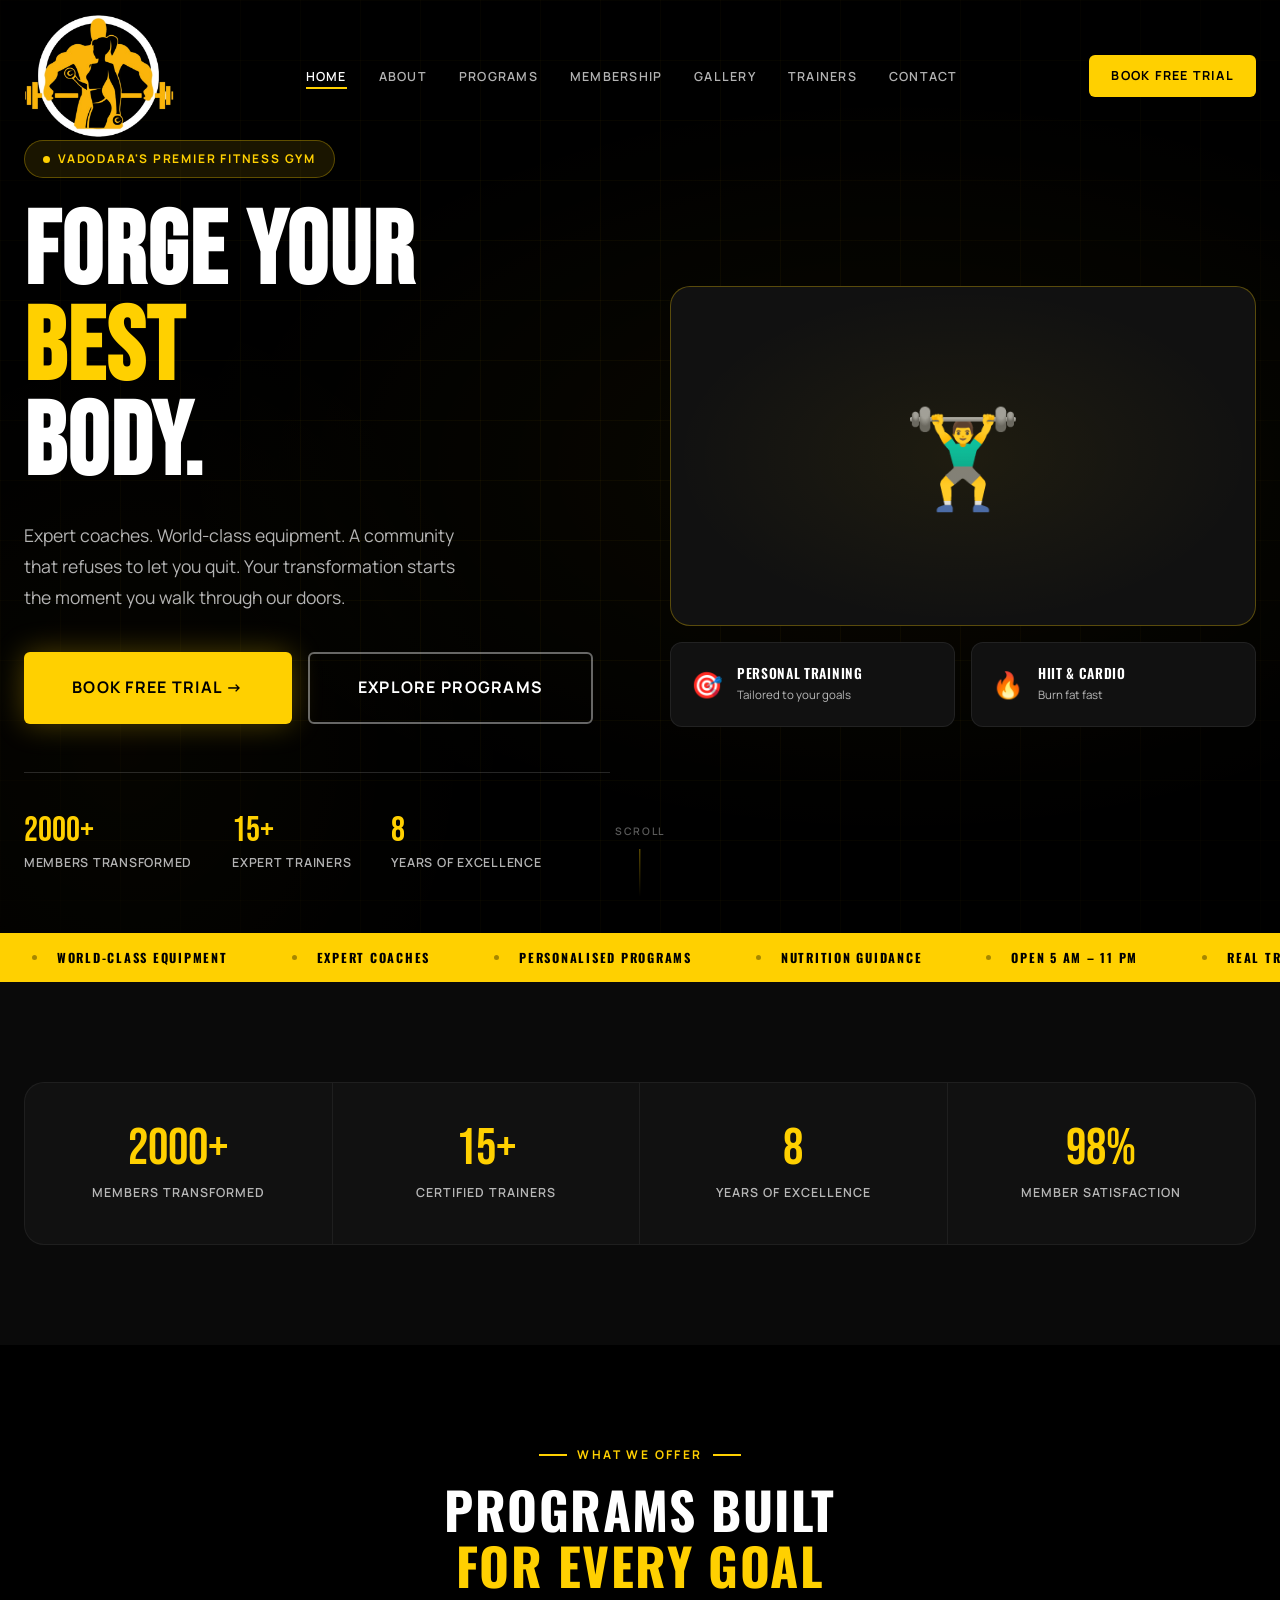
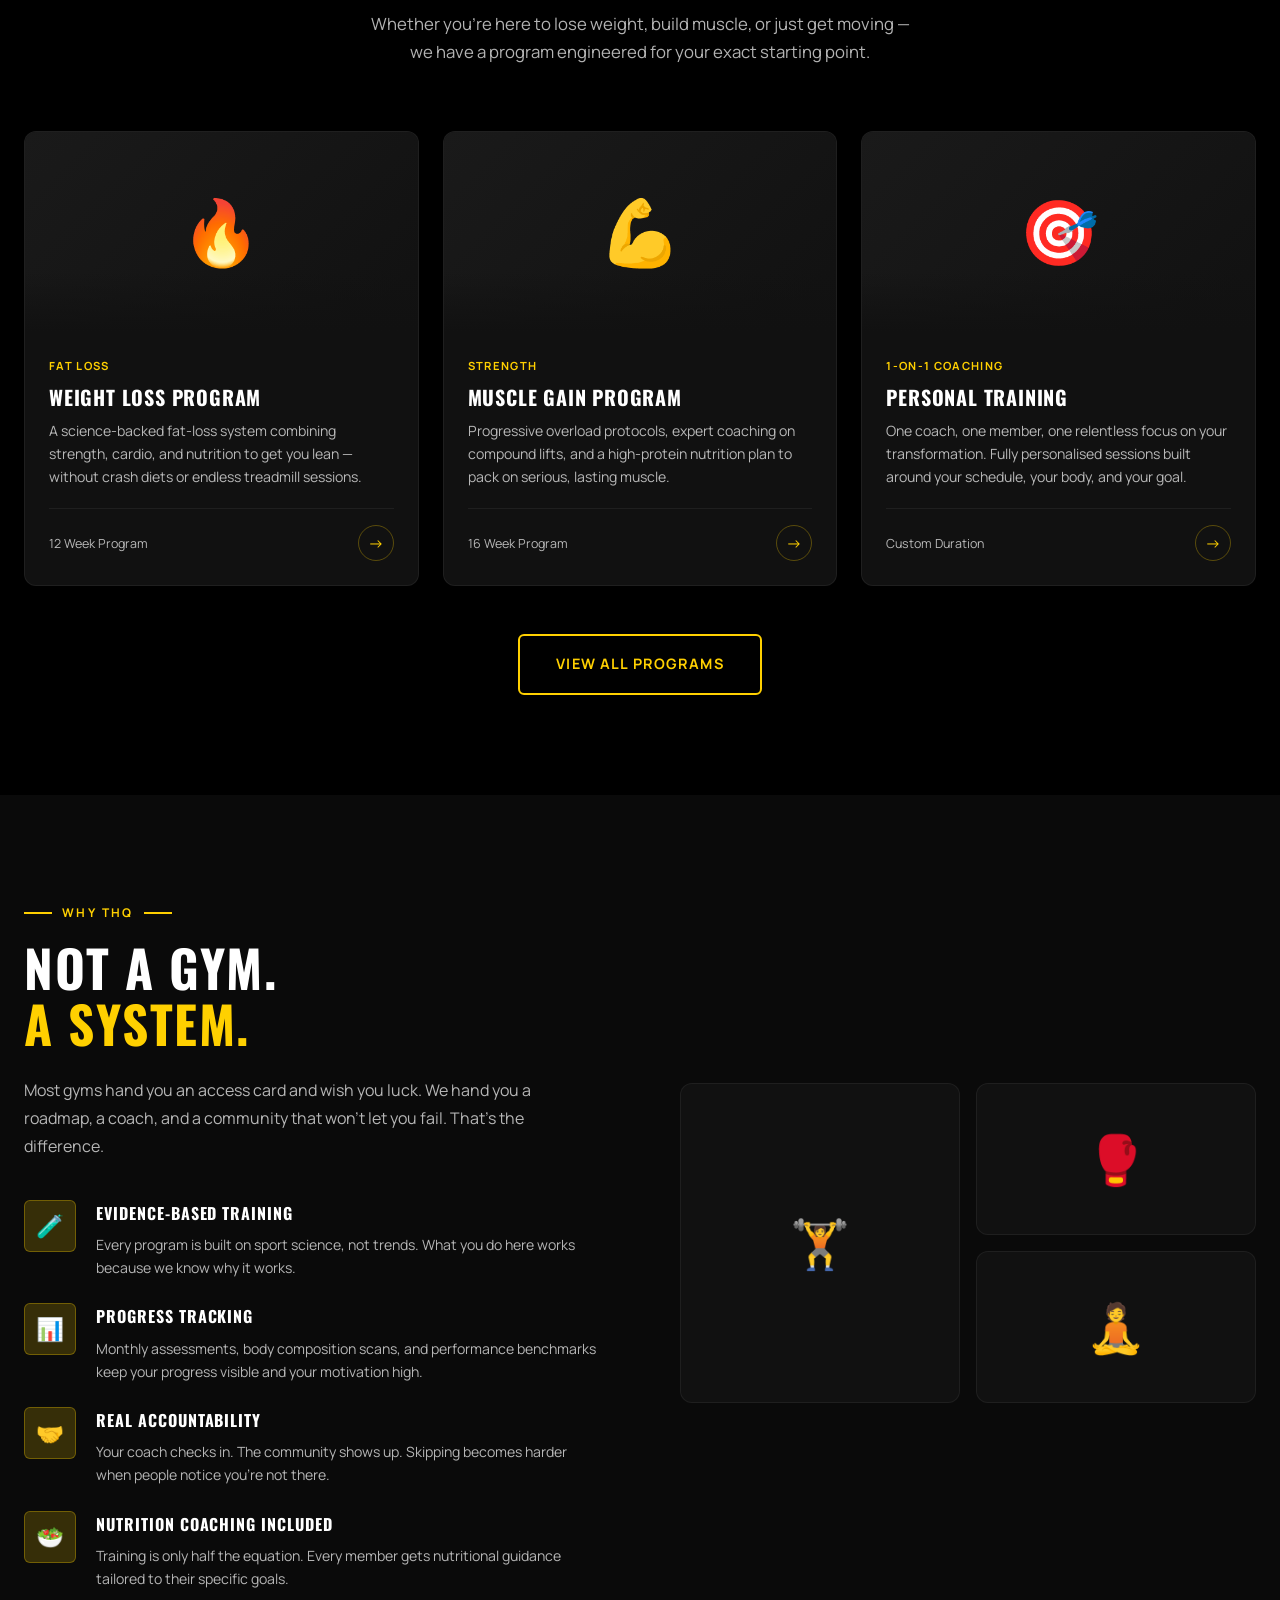
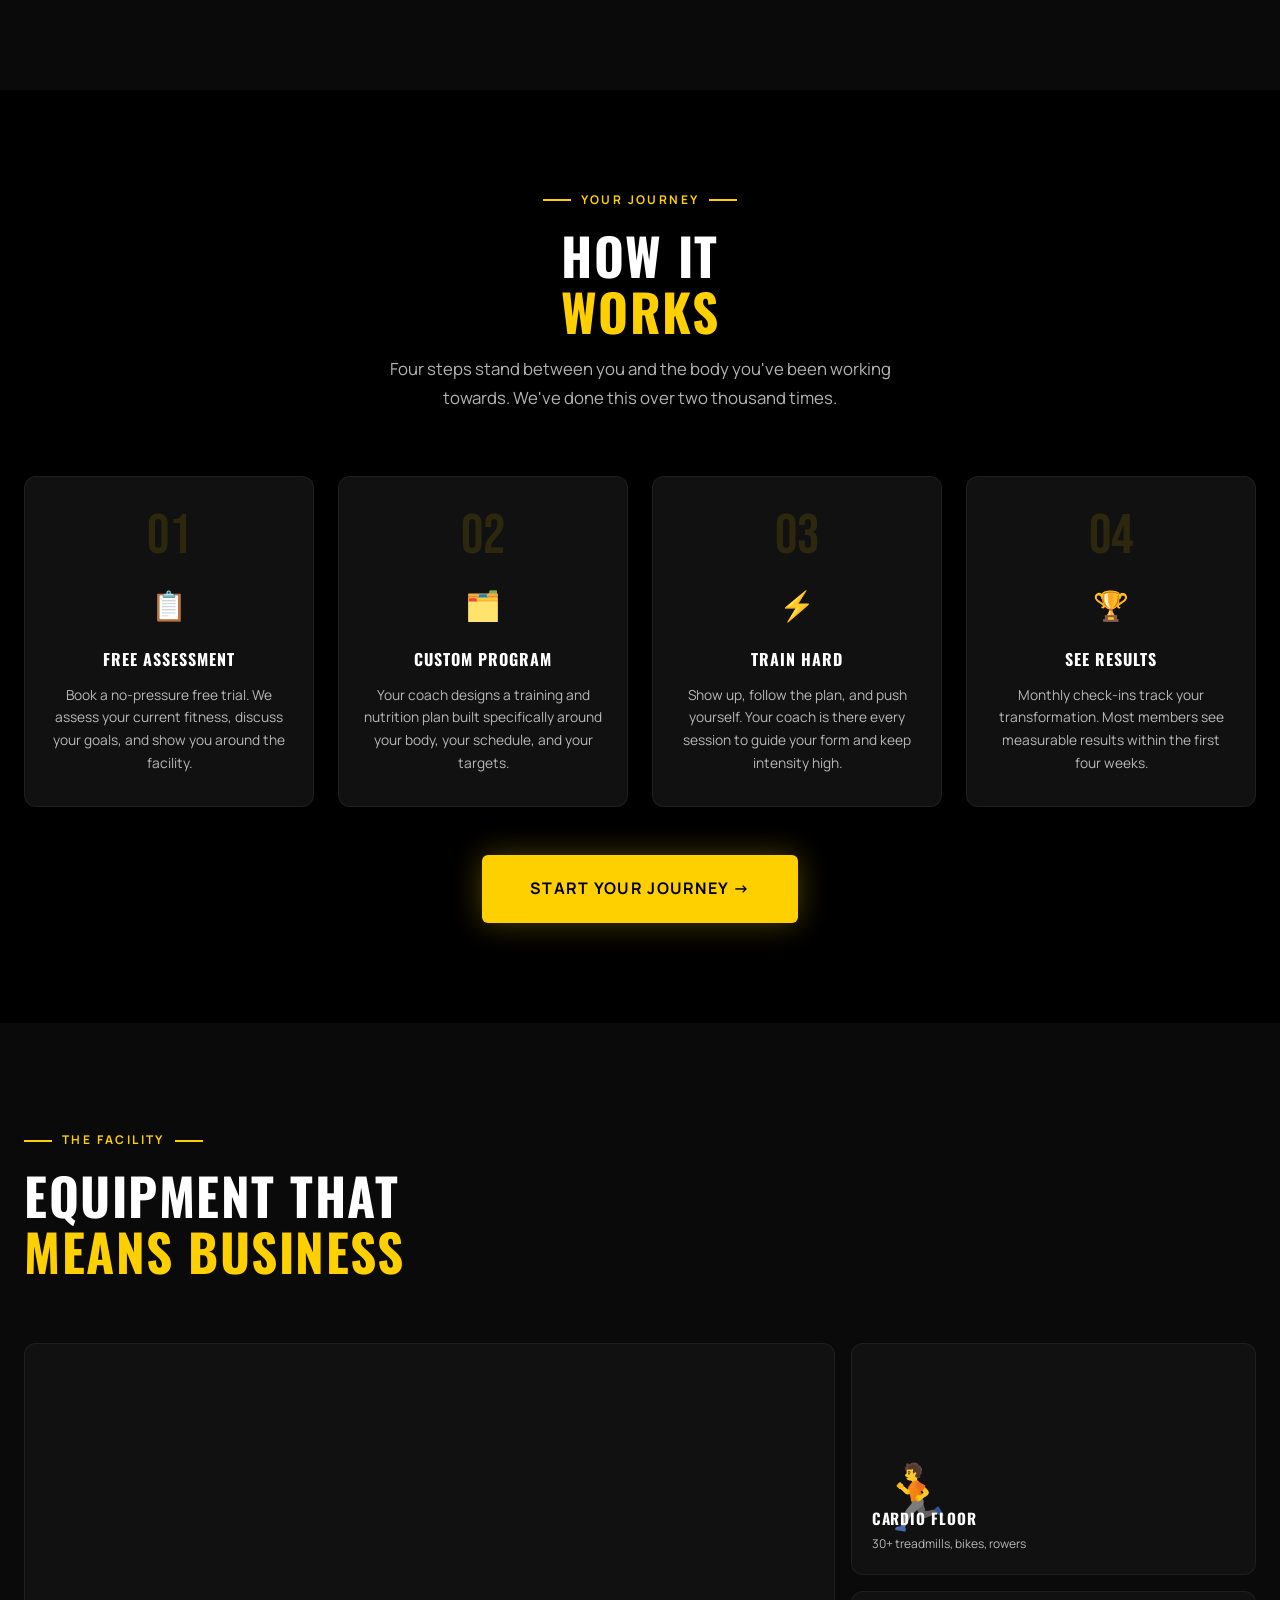
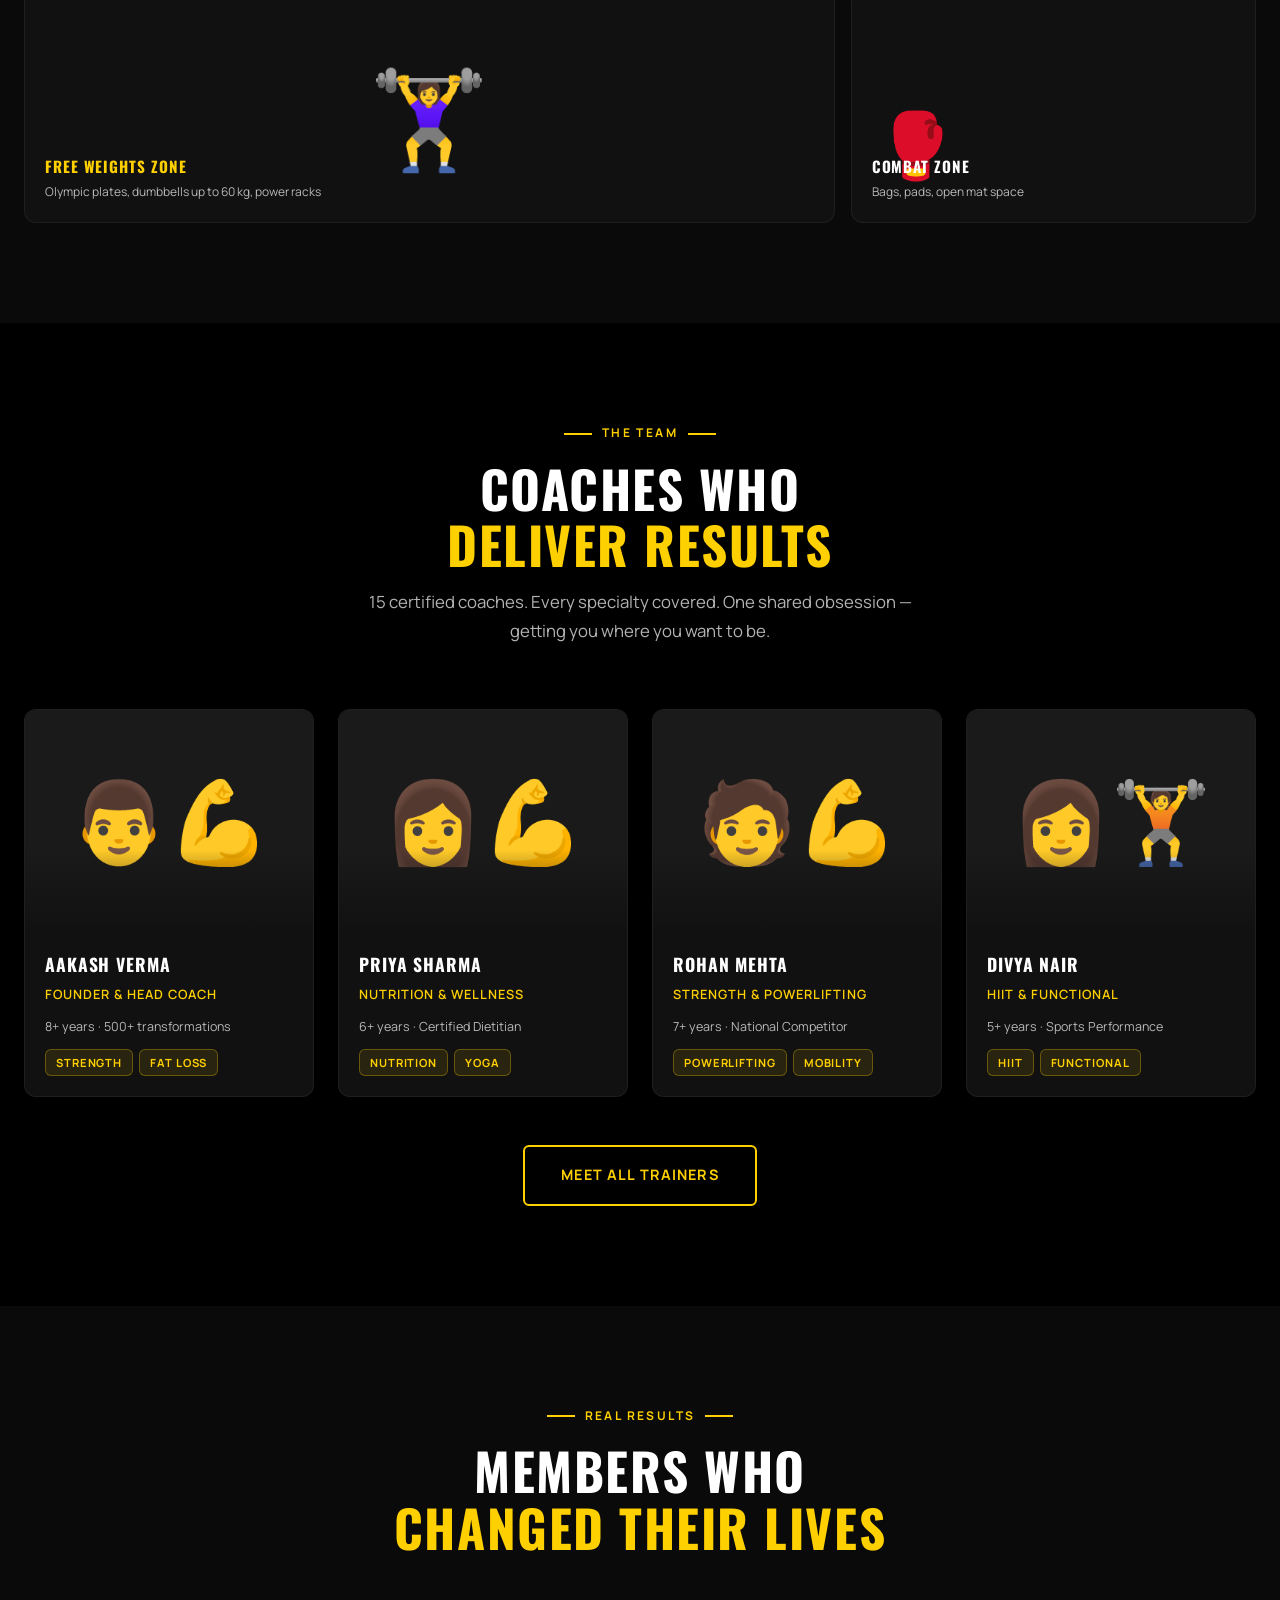
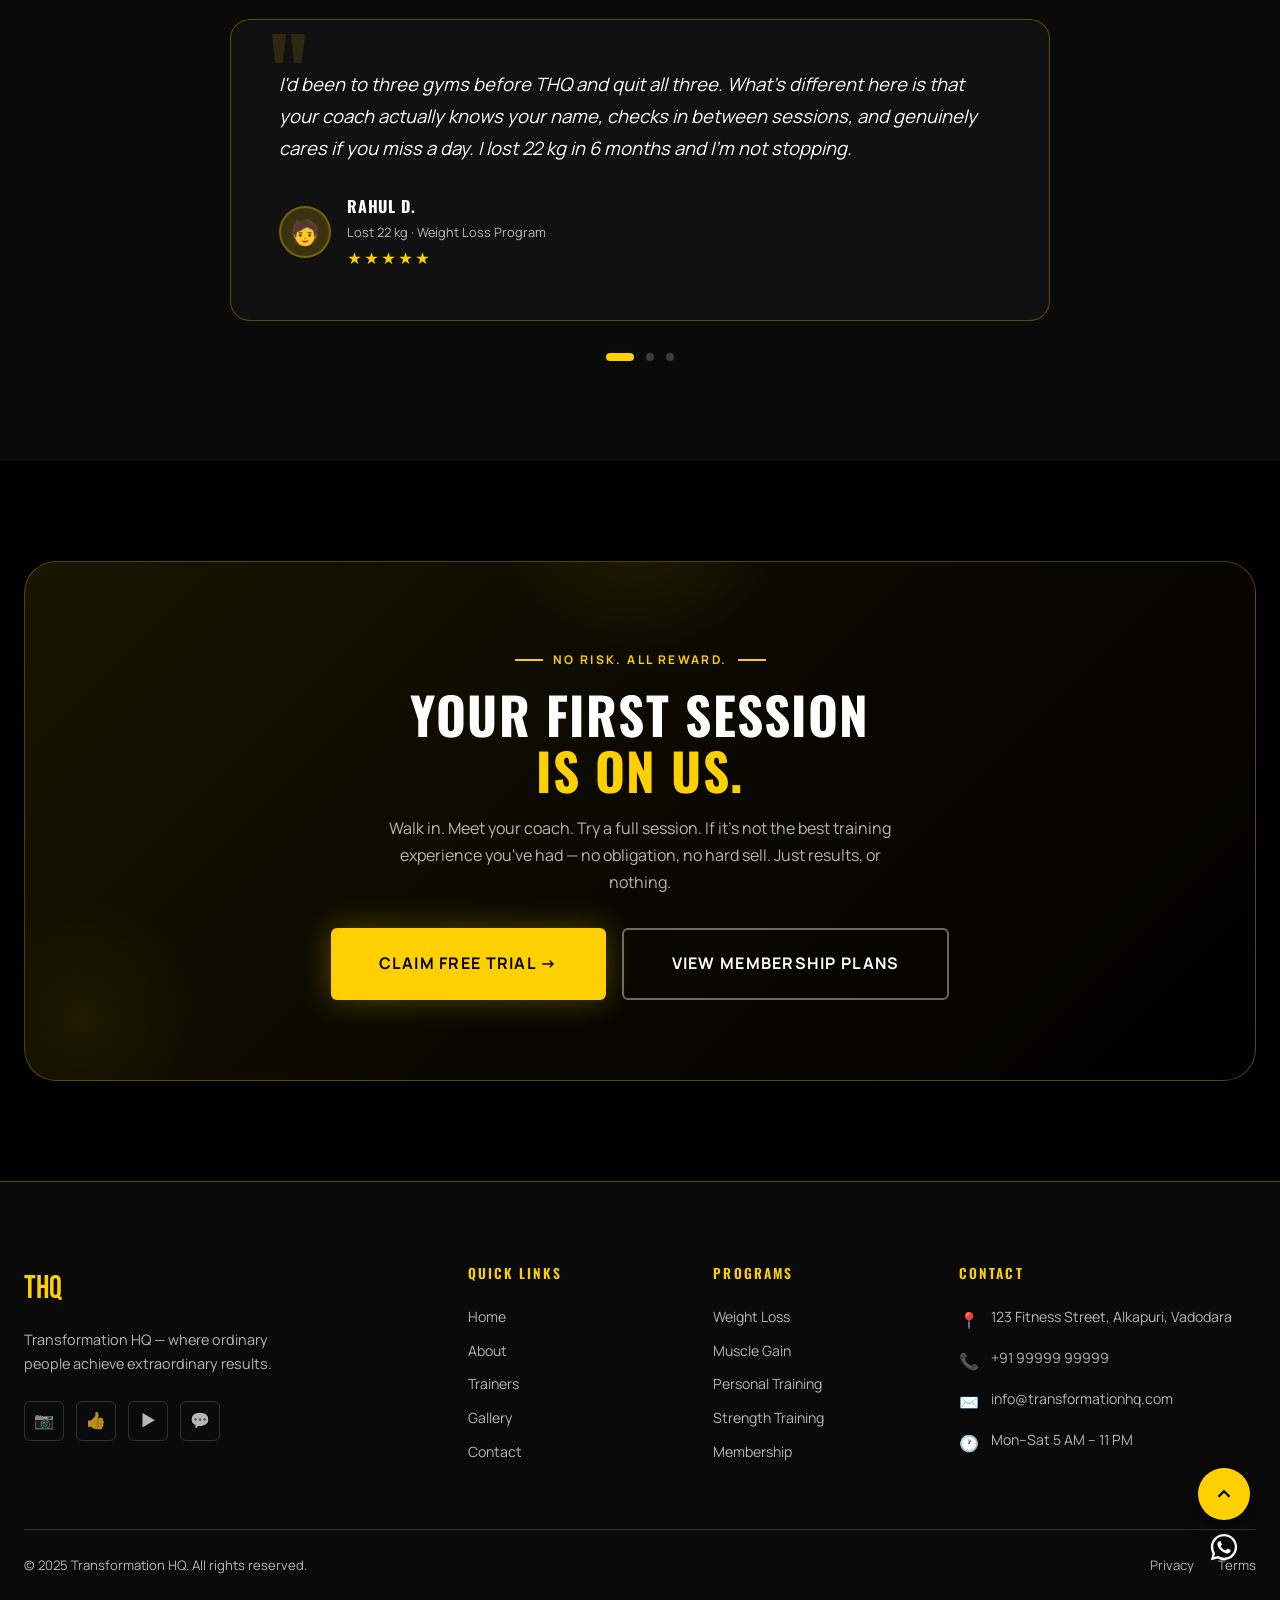
==== commit e43e4278: "Update index.html" ====
--- a/index.html
+++ b/index.html
@@ -613,10 +613,9 @@
     </button>
 
     <!-- WhatsApp -->
-      <a href="https://wa.me/919999999999?text=Hi%2C%20I%27m%20interested%20in%20joining%20Transformation%20HQ!" class="whatsapp-float" target="_blank">
+      <a href="https://wa.me/919081999949?text=Hi%2C%20I%27m%20interested%20in%20joining%20Transformation%20HQ!" class="whatsapp-float" target="_blank">
     <svg viewBox="0 0 32 32" fill="white" width="30" height="30"><path d="M16 2C8.268 2 2 8.268 2 16c0 2.49.655 4.829 1.8 6.85L2 30l7.35-1.775A13.94 13.94 0 0 0 16 30c7.732 0 14-6.268 14-14S23.732 2 16 2zm0 25.5a11.44 11.44 0 0 1-5.82-1.587l-.418-.247-4.36 1.053 1.083-4.243-.272-.435A11.46 11.46 0 0 1 4.5 16C4.5 9.649 9.649 4.5 16 4.5S27.5 9.649 27.5 16 22.351 27.5 16 27.5zm6.29-8.46c-.344-.172-2.036-1.004-2.352-1.118-.316-.115-.546-.172-.776.172-.23.344-.892 1.118-1.093 1.348-.2.23-.402.258-.746.086-.344-.172-1.452-.535-2.768-1.708-1.022-.912-1.713-2.038-1.913-2.382-.2-.344-.021-.53.15-.701.154-.154.344-.402.516-.603.172-.2.23-.344.344-.573.115-.23.057-.43-.029-.603-.086-.172-.776-1.87-1.063-2.56-.28-.672-.564-.58-.776-.59l-.66-.011a1.267 1.267 0 0 0-.918.43c-.316.344-1.207 1.18-1.207 2.876s1.235 3.337 1.407 3.567c.172.23 2.43 3.71 5.886 5.204.823.355 1.466.567 1.967.726.826.263 1.578.226 2.172.137.662-.099 2.036-.832 2.323-1.635.287-.803.287-1.491.2-1.635-.086-.143-.315-.23-.66-.402z"/></svg>
   </a>
-      
   </div>
 
   <script src="main.js"></script>
